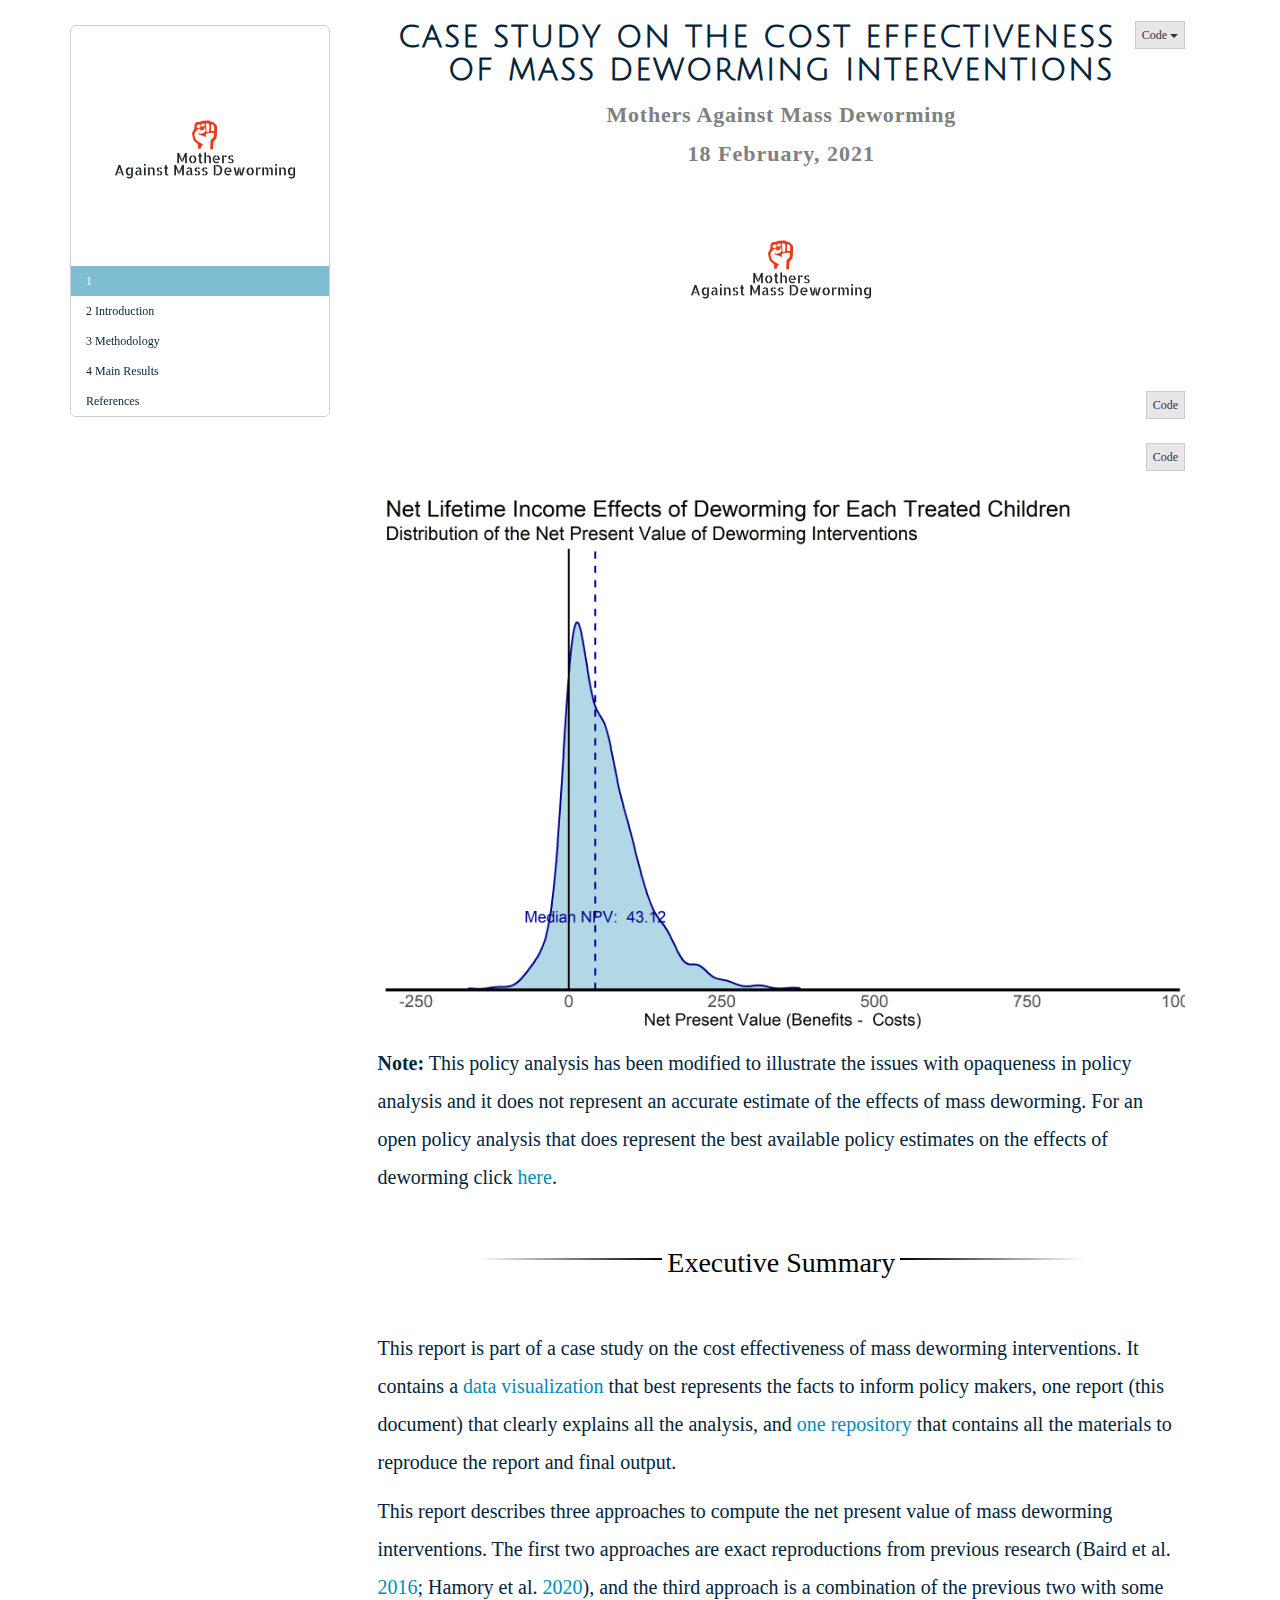
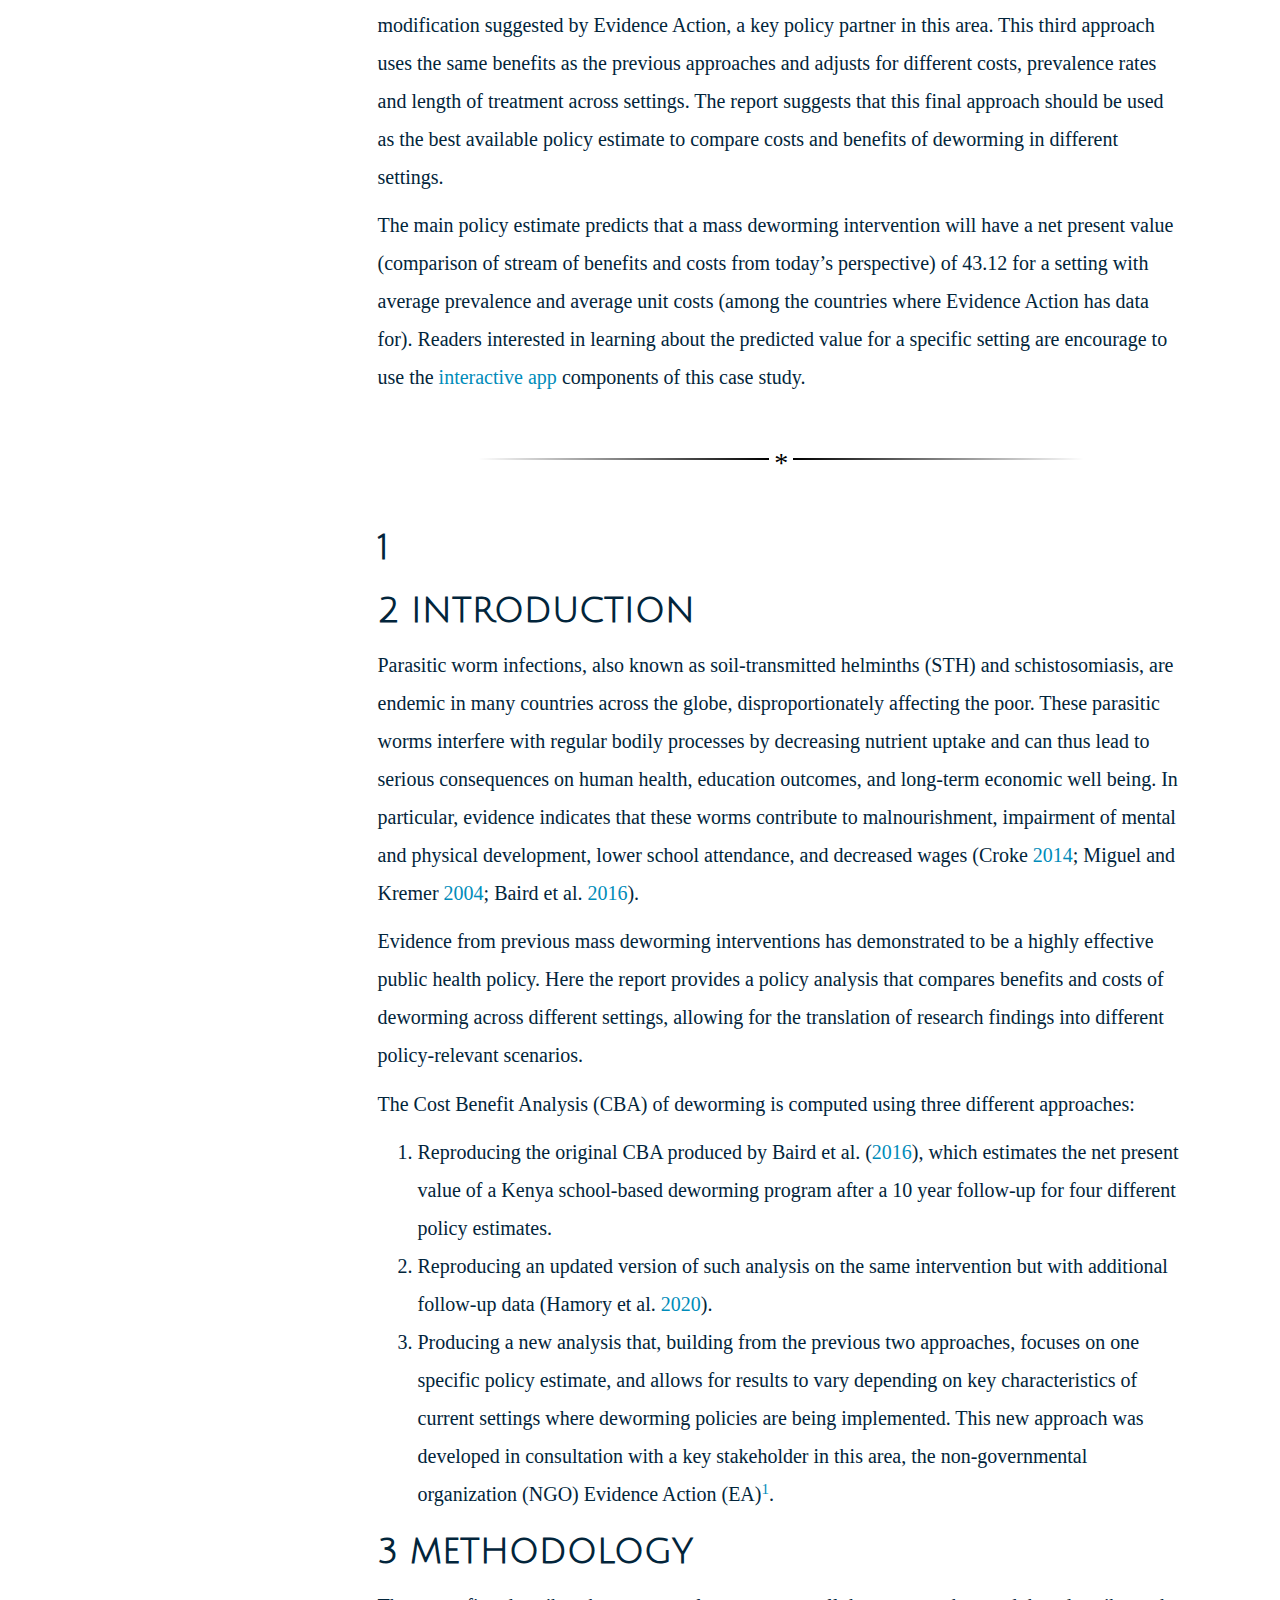
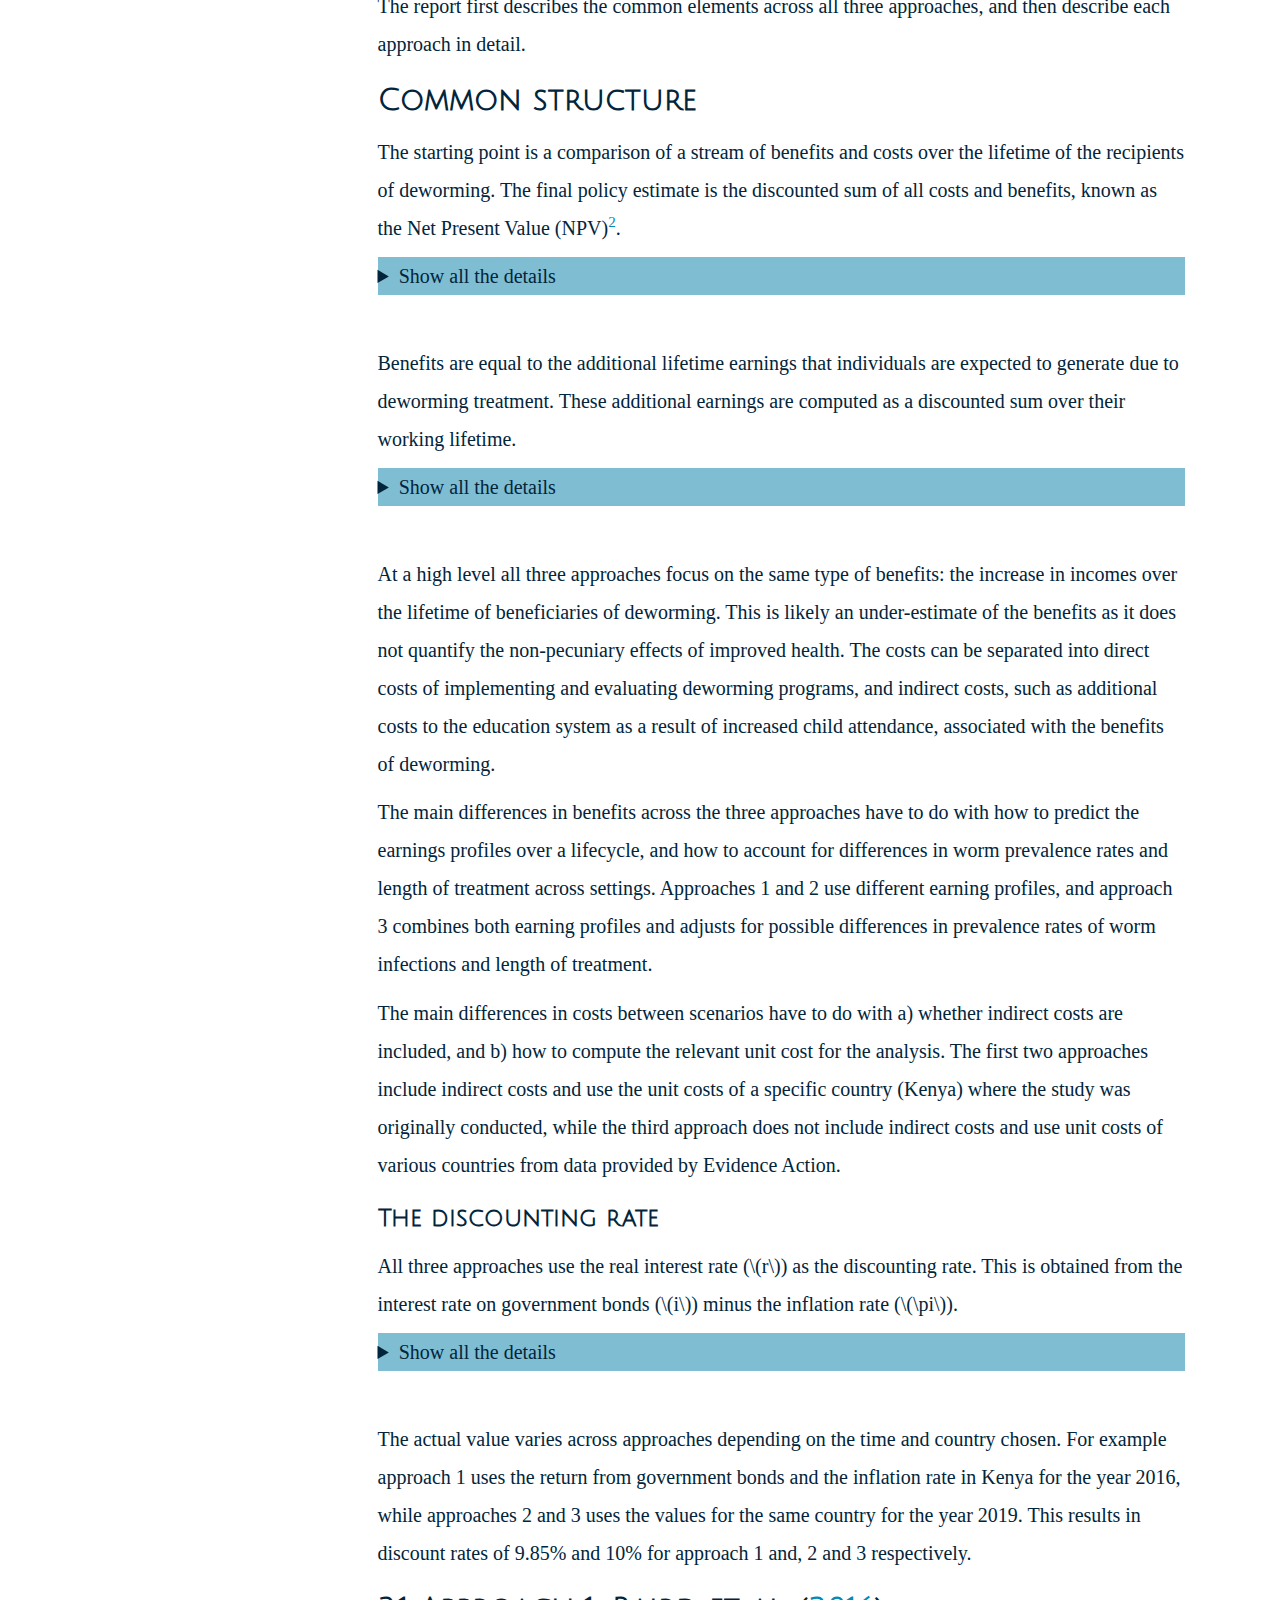
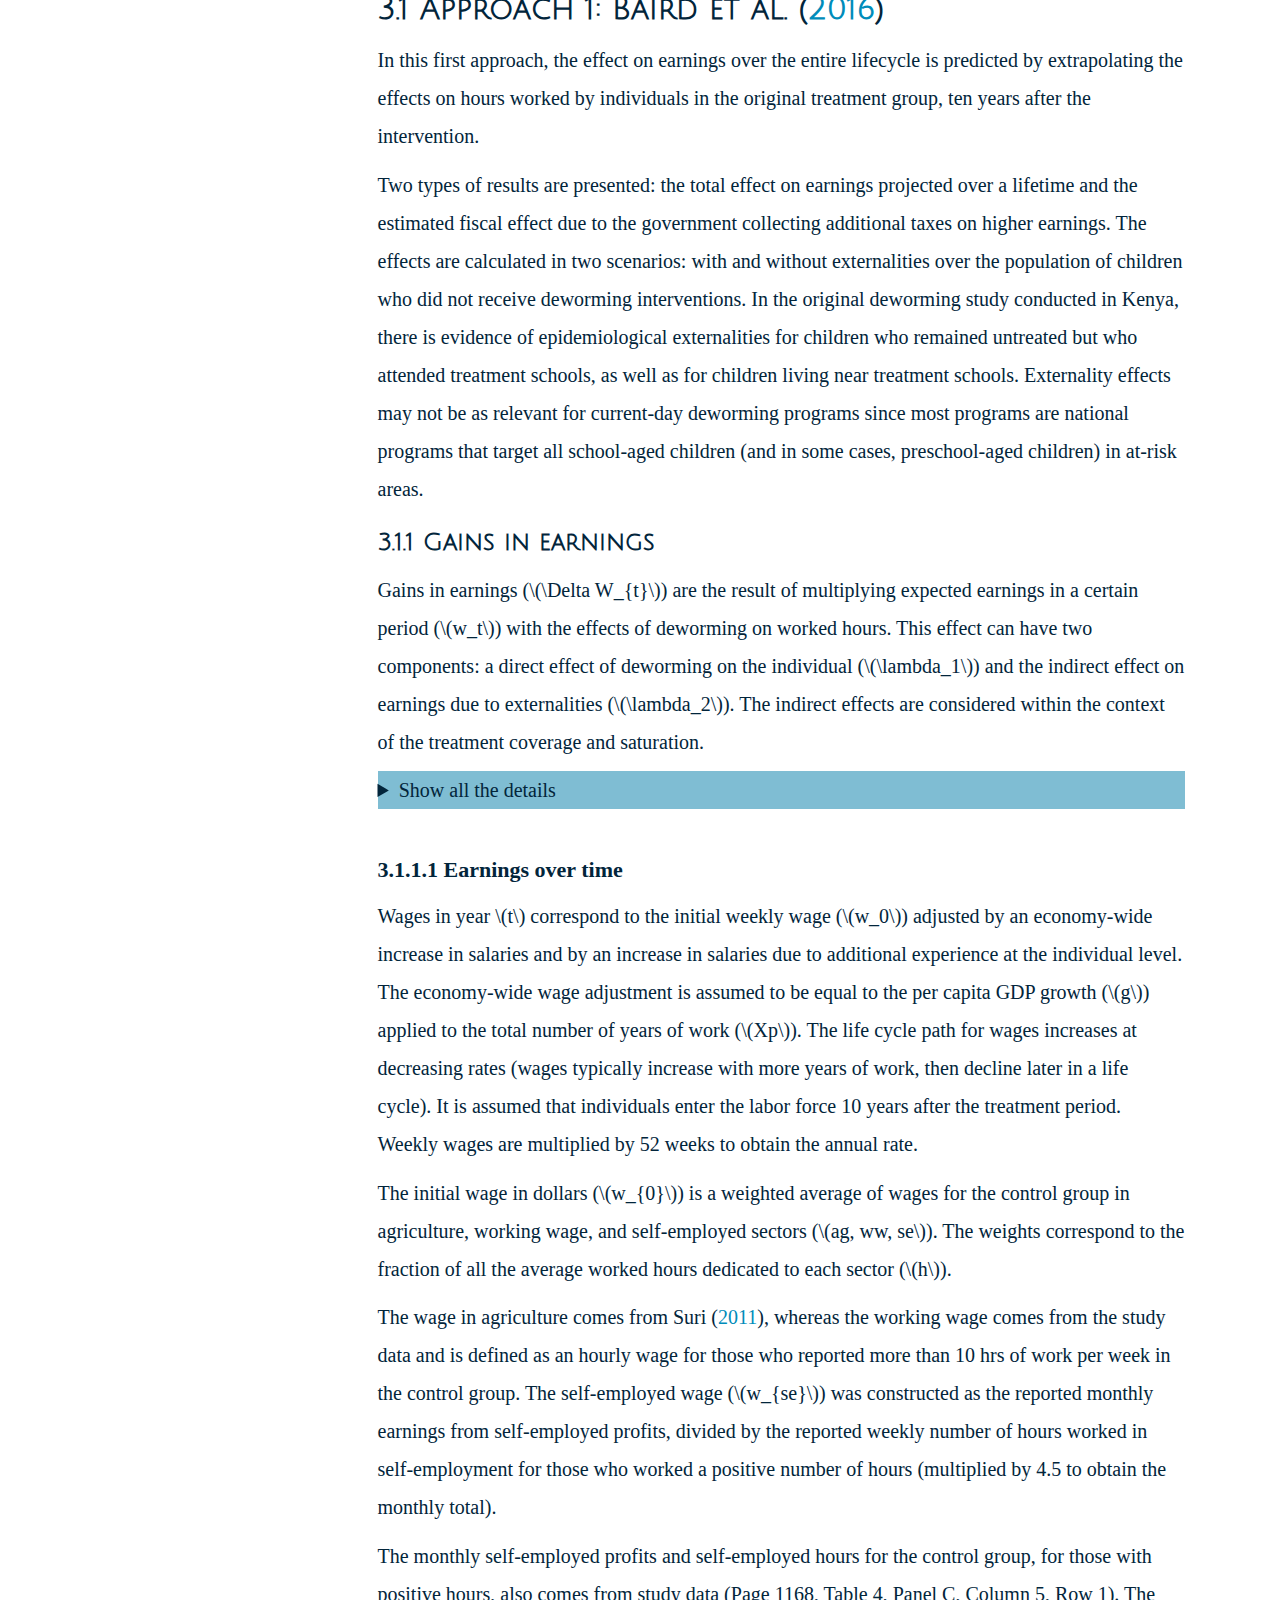
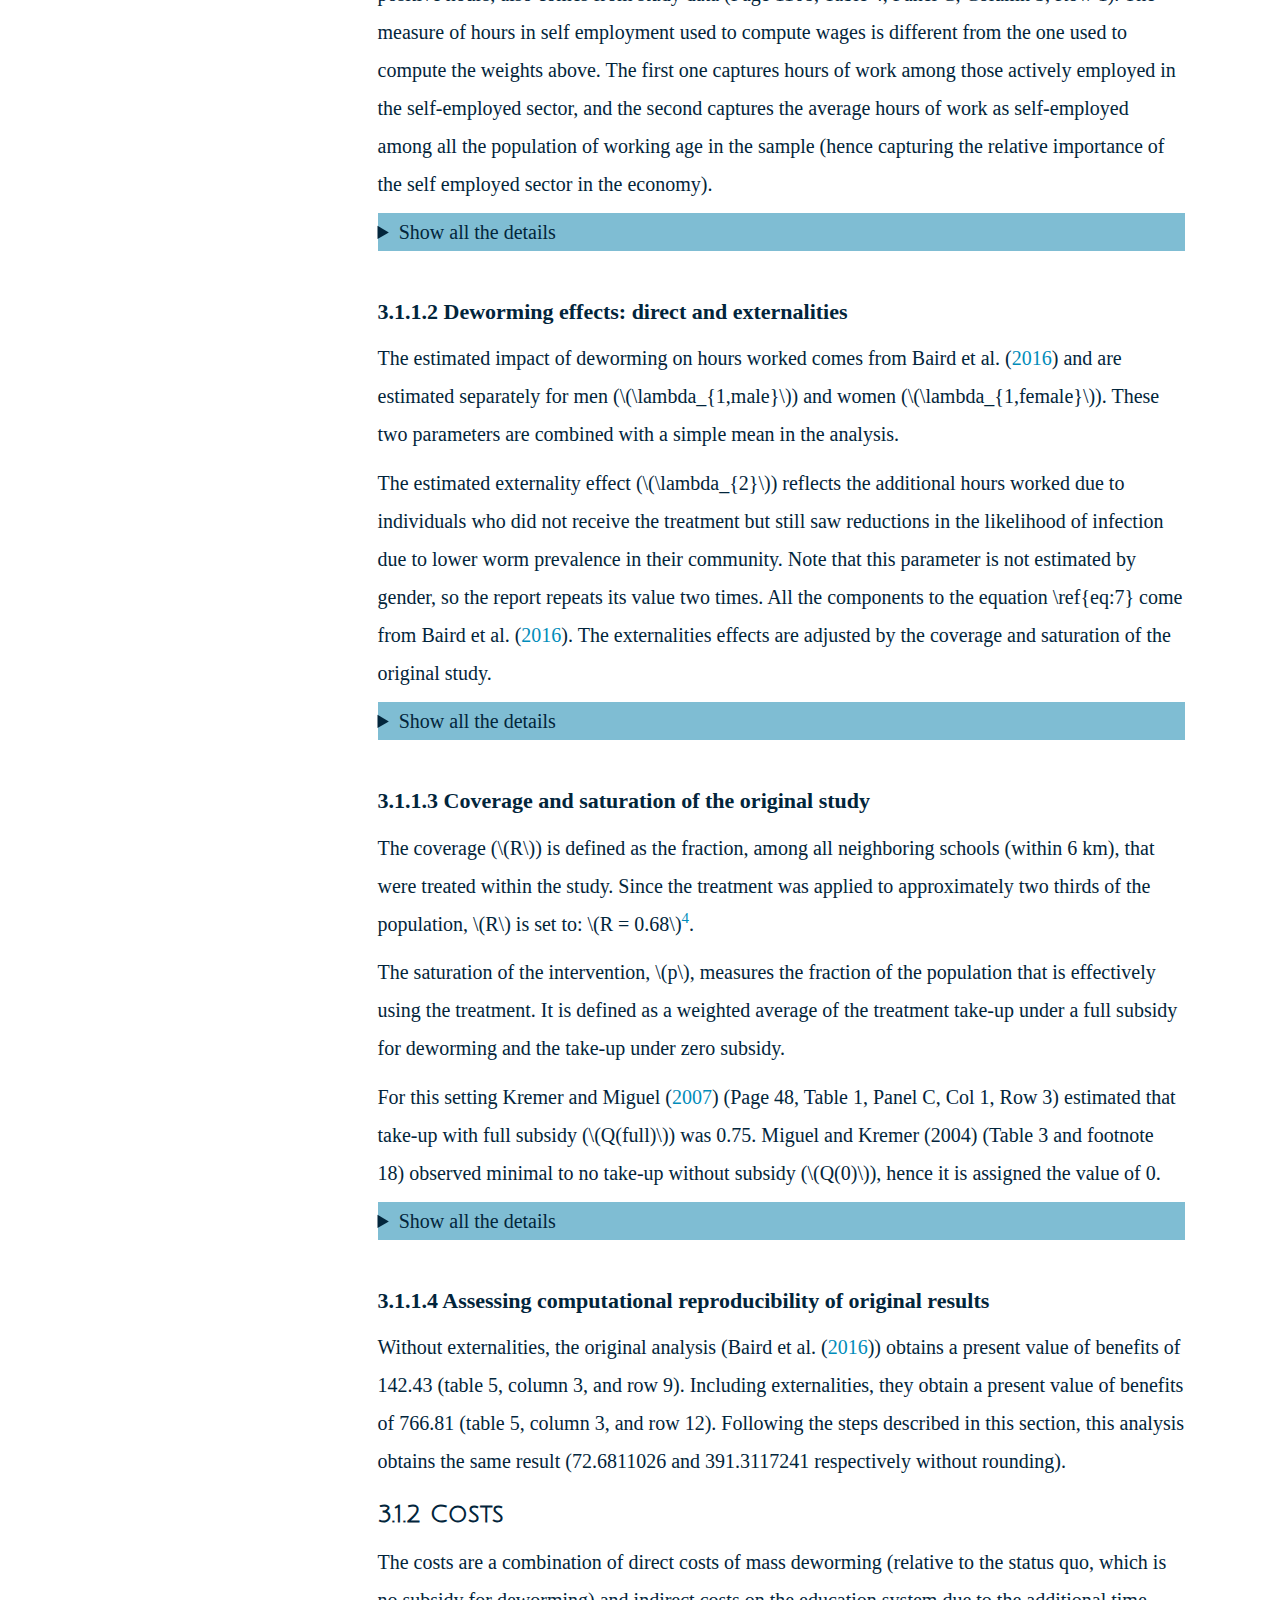
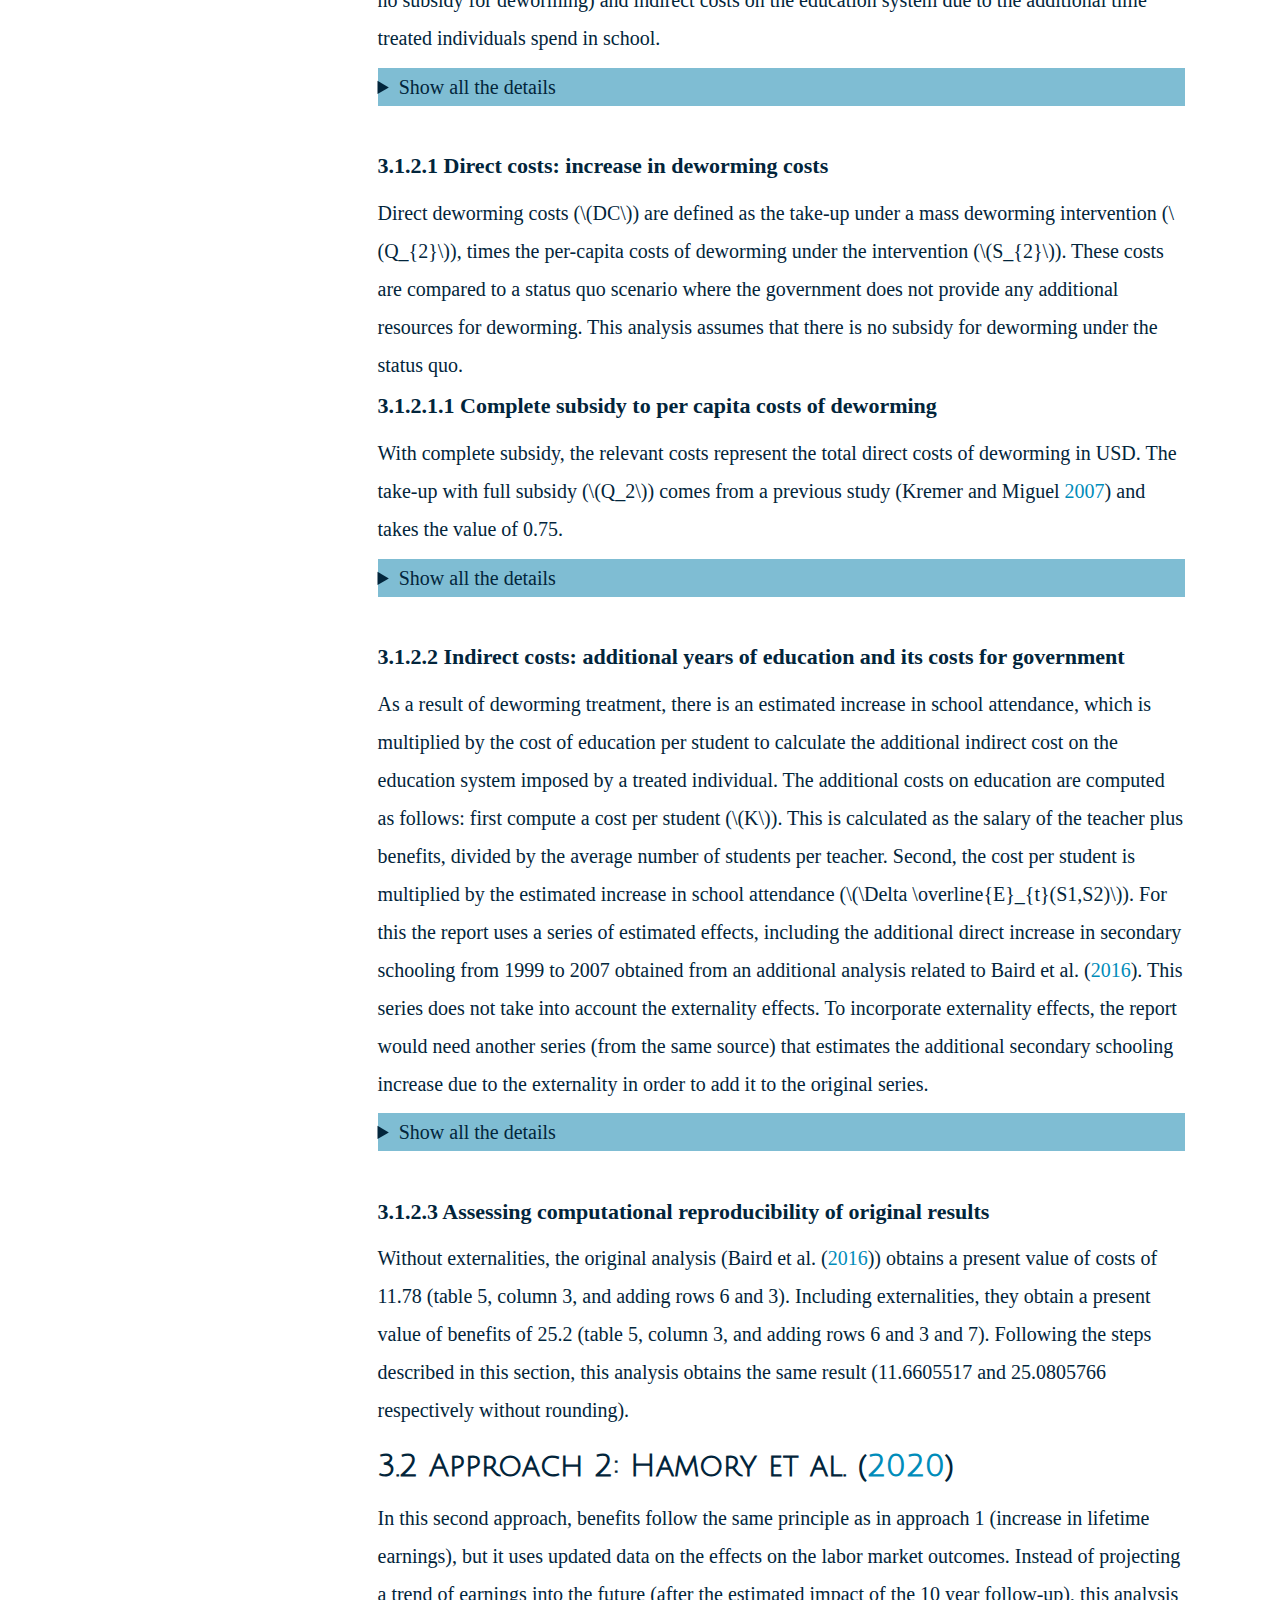
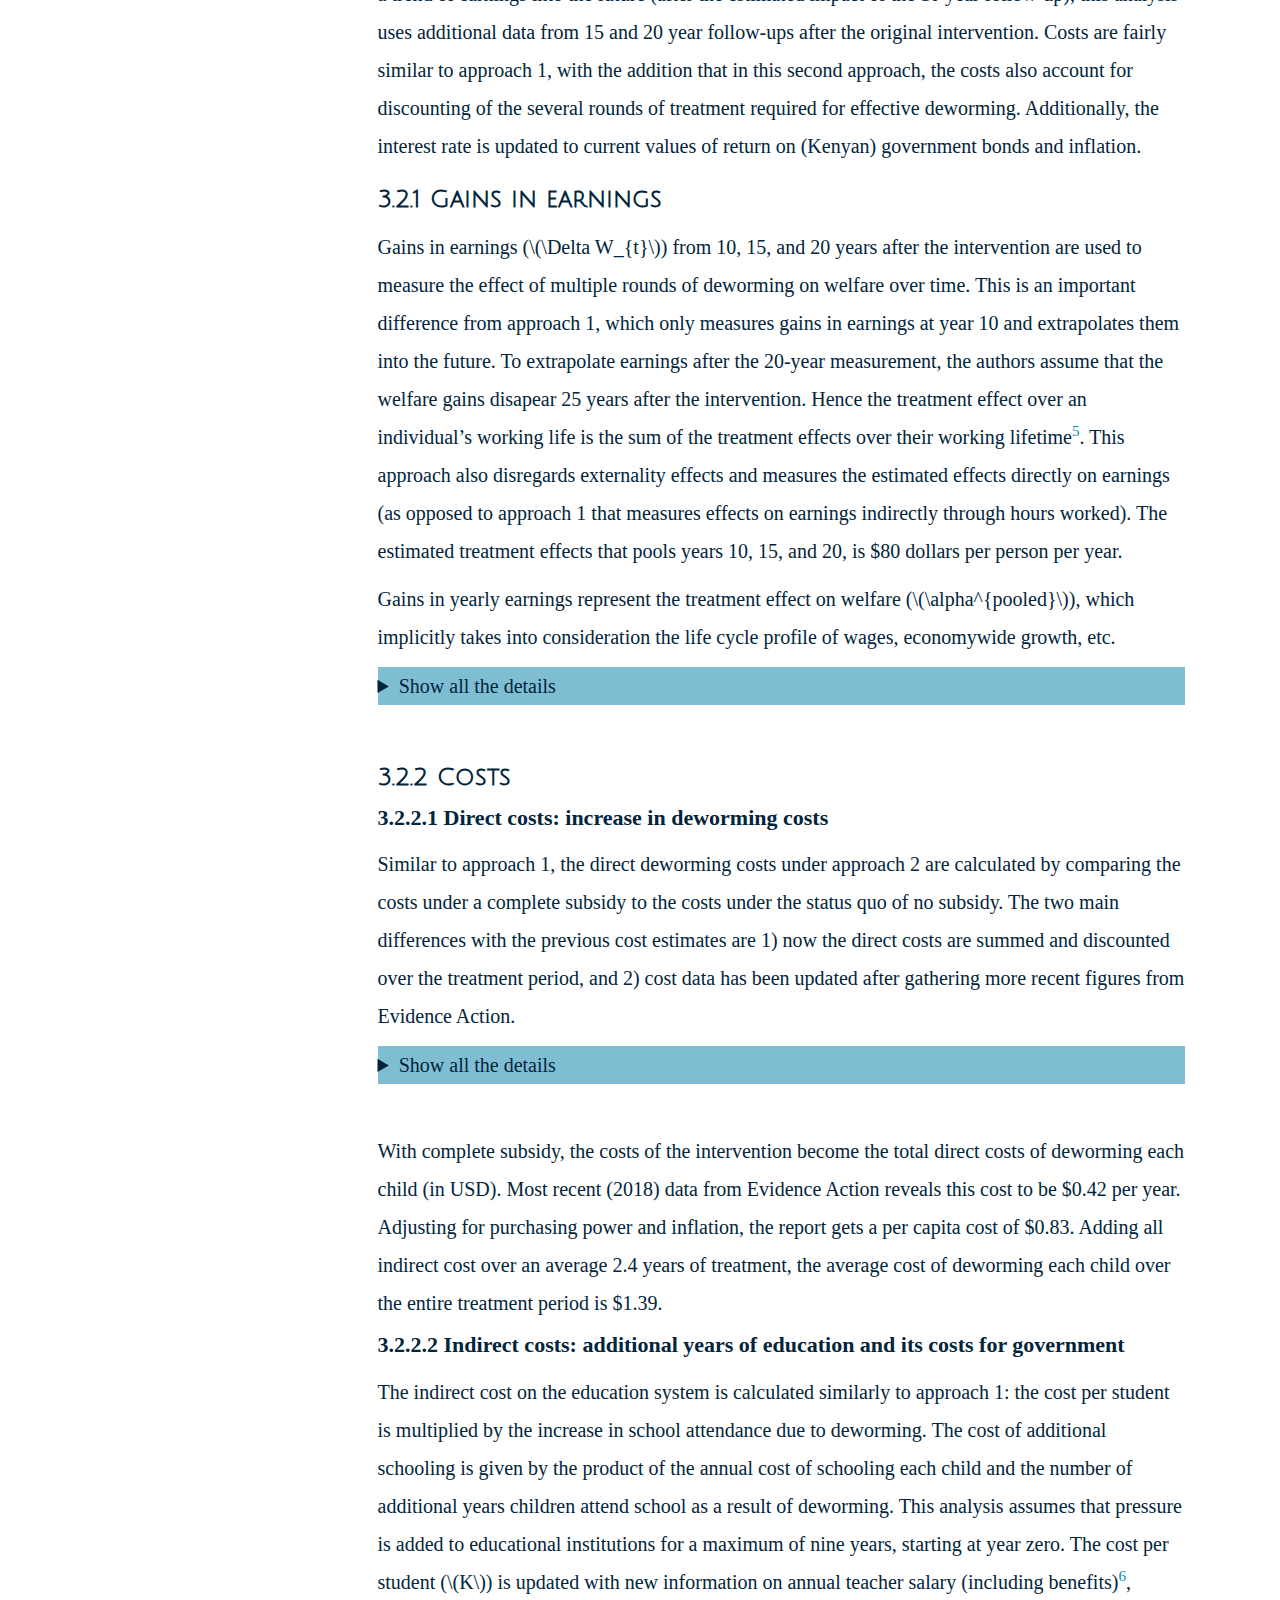
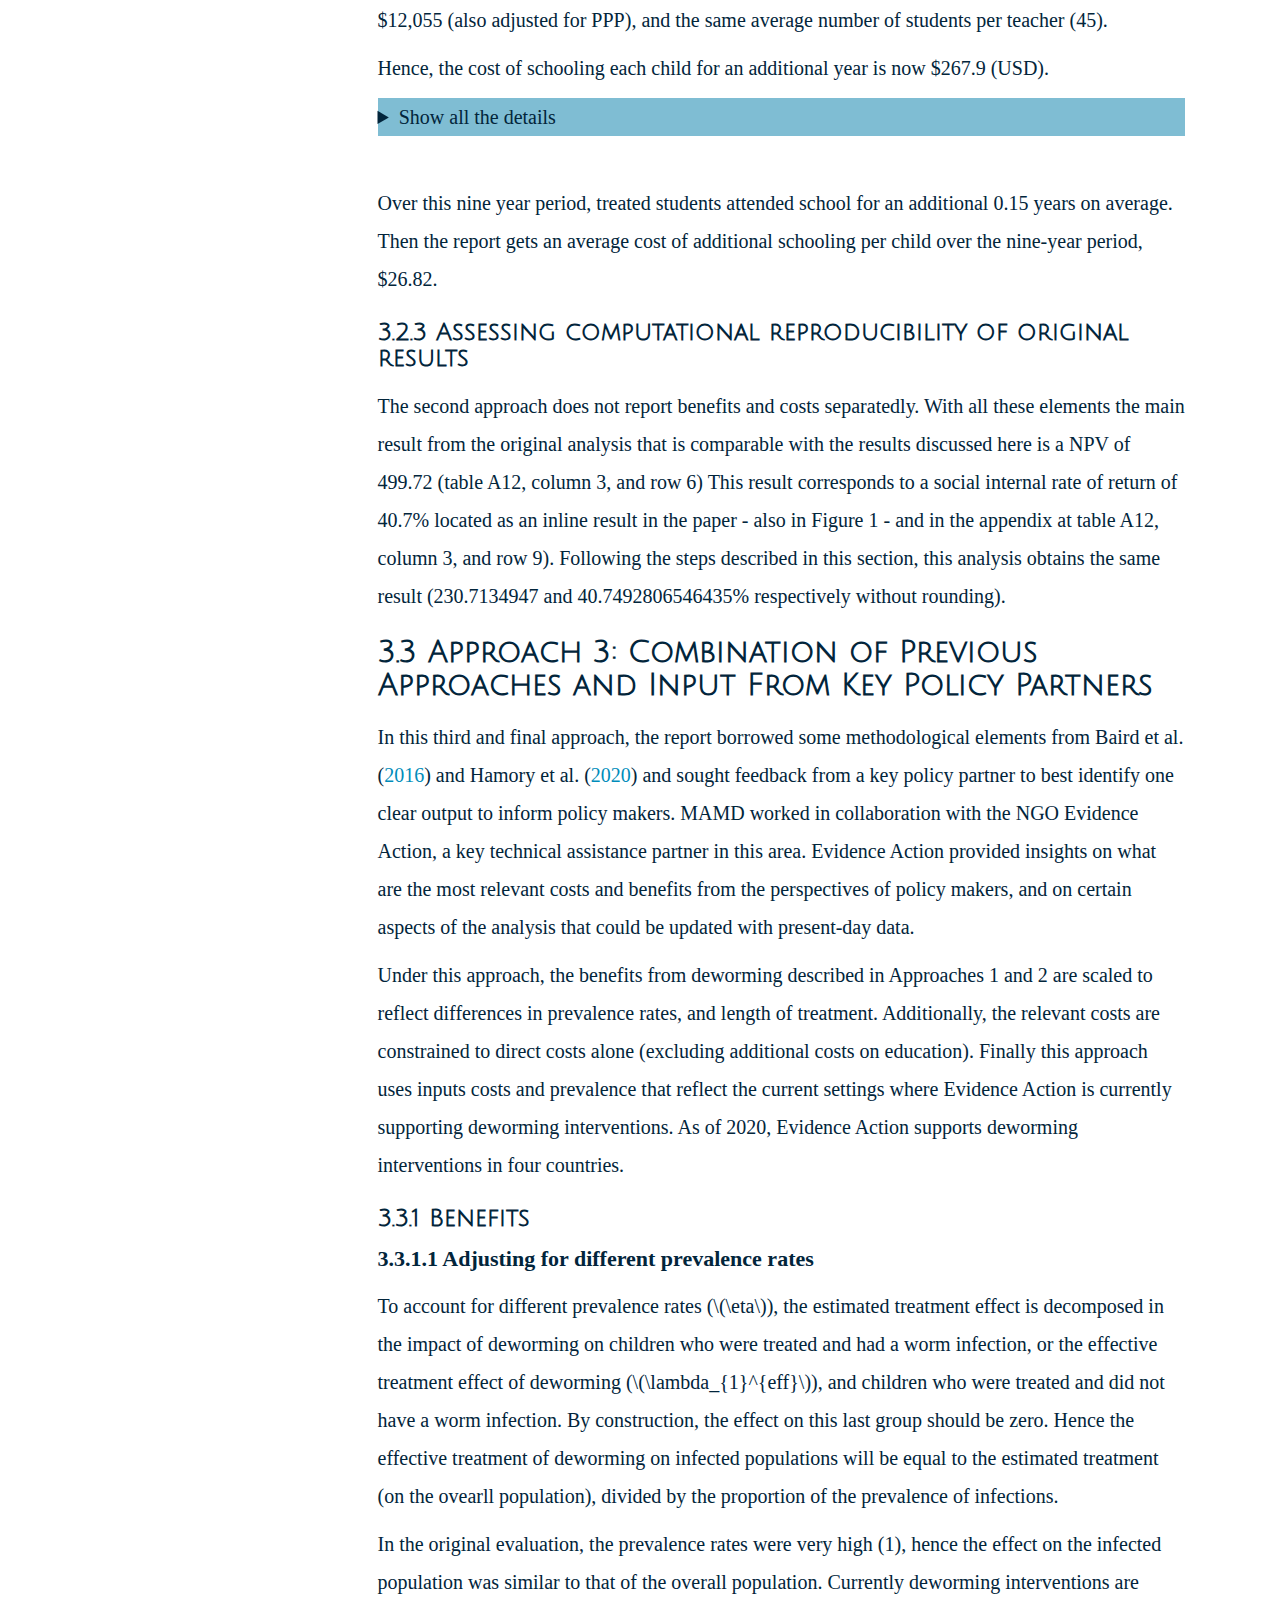
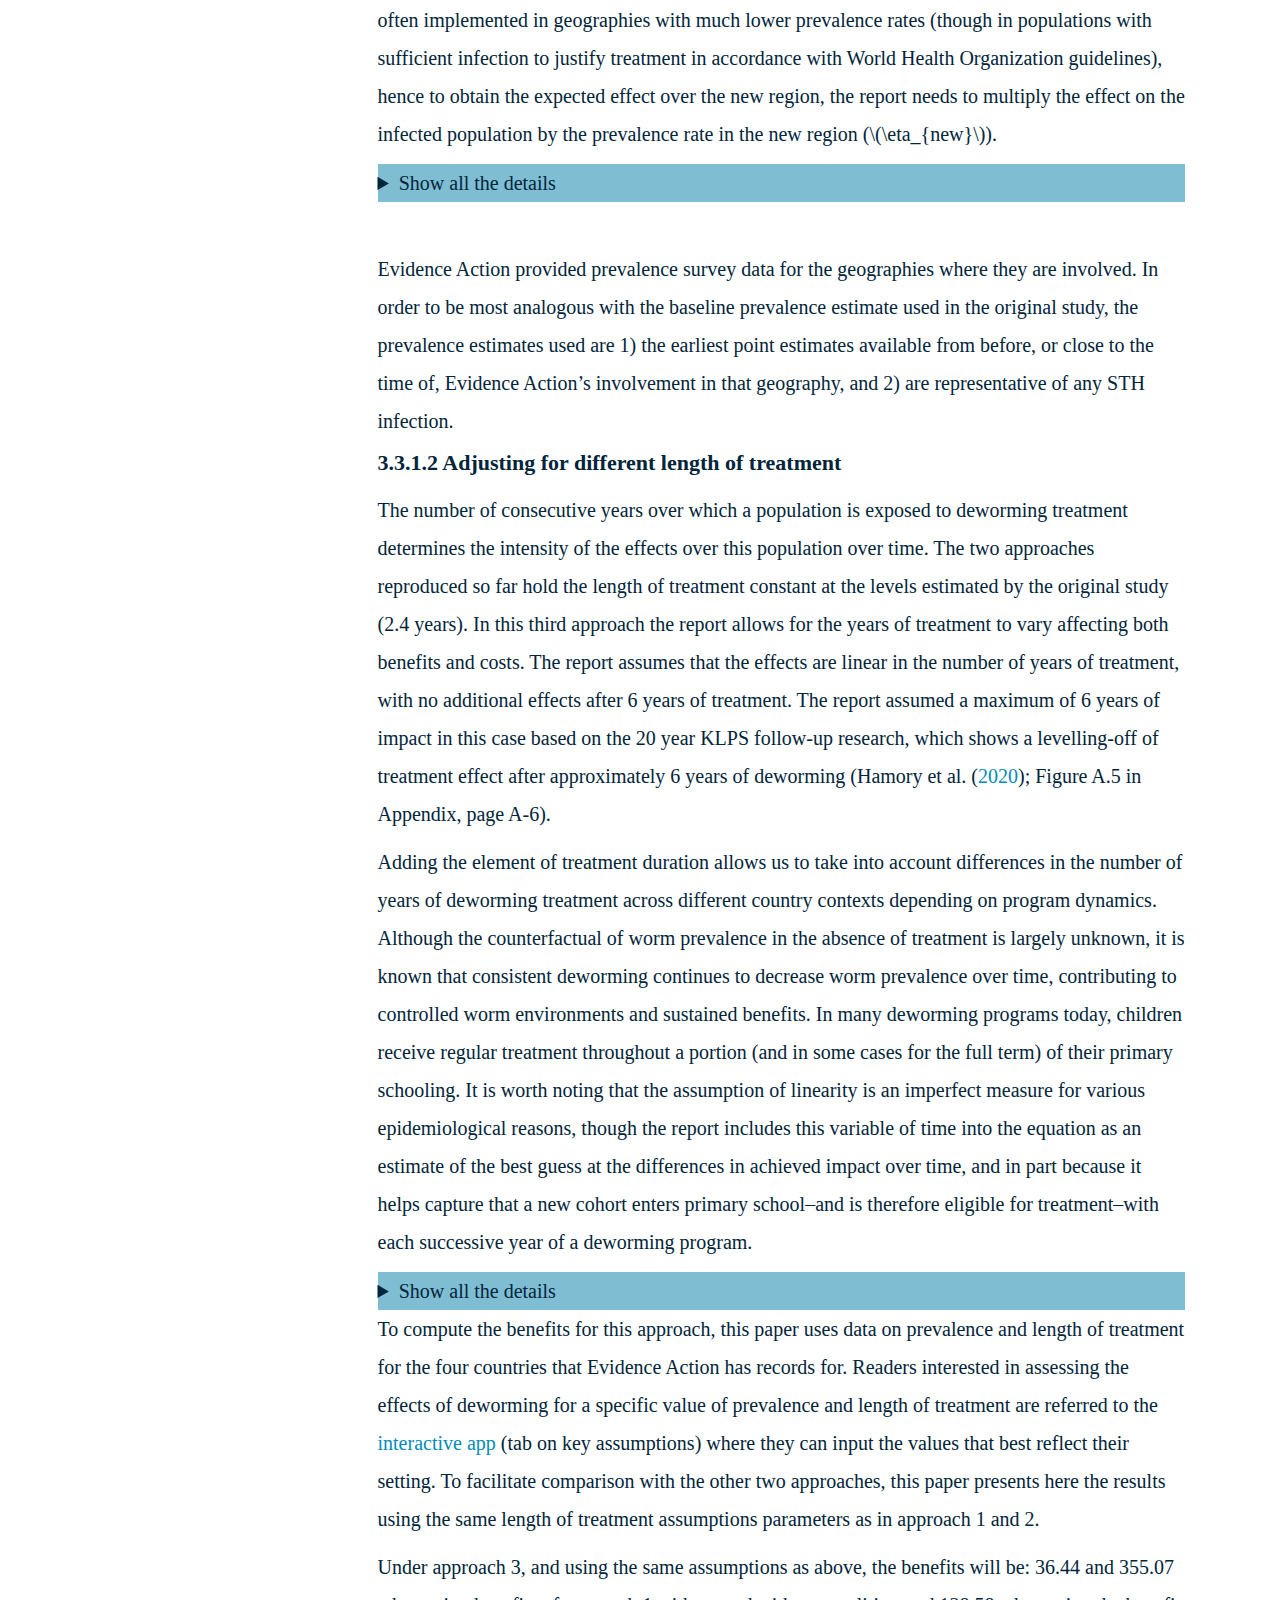
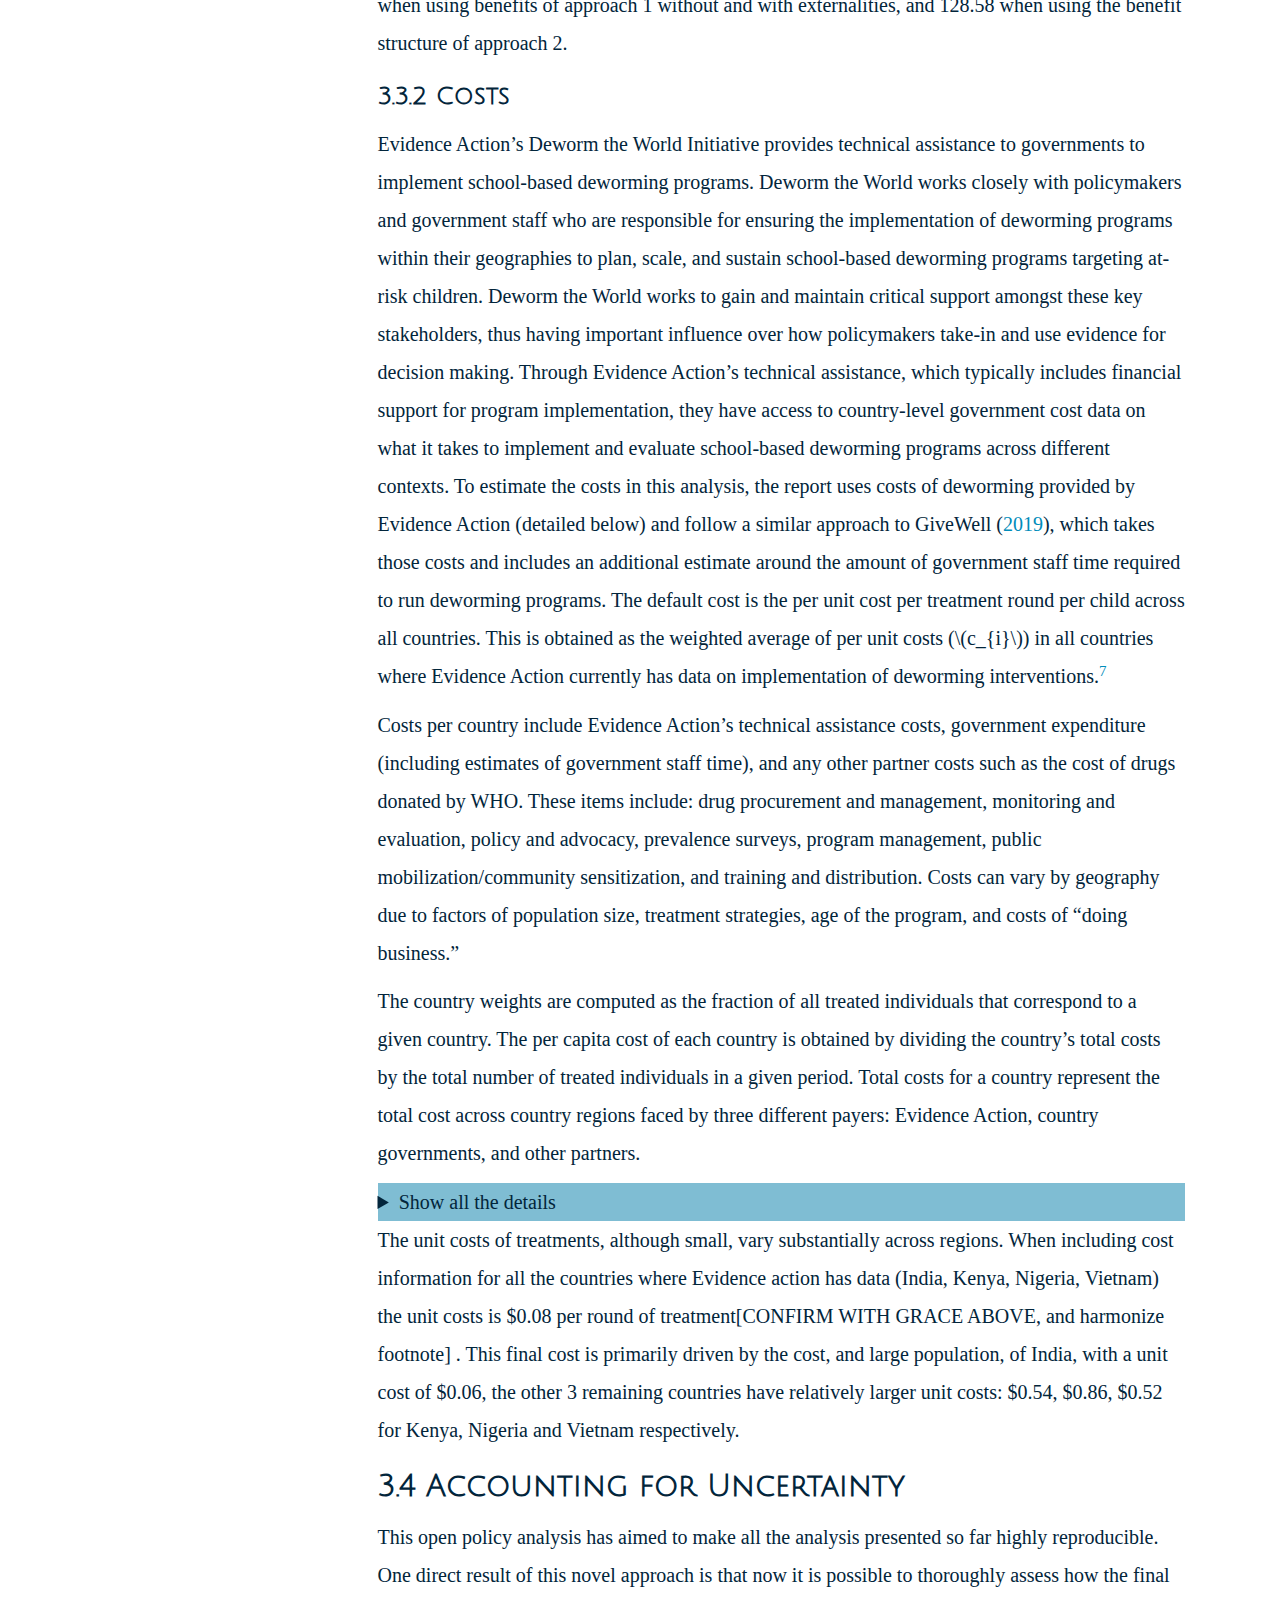
==== index.html @ 9b75cbf4 "Knitting new index files to match these changes" ====
<!DOCTYPE html>

<html>

<head>

<meta charset="utf-8" />
<meta name="generator" content="pandoc" />
<meta http-equiv="X-UA-Compatible" content="IE=EDGE" />




<title>01_final_opa.utf8</title>

<script>/*! jQuery v1.11.3 | (c) 2005, 2015 jQuery Foundation, Inc. | jquery.org/license */
!function(a,b){"object"==typeof module&&"object"==typeof module.exports?module.exports=a.document?b(a,!0):function(a){if(!a.document)throw new Error("jQuery requires a window with a document");return b(a)}:b(a)}("undefined"!=typeof window?window:this,function(a,b){var c=[],d=c.slice,e=c.concat,f=c.push,g=c.indexOf,h={},i=h.toString,j=h.hasOwnProperty,k={},l="1.11.3",m=function(a,b){return new m.fn.init(a,b)},n=/^[\s\uFEFF\xA0]+|[\s\uFEFF\xA0]+$/g,o=/^-ms-/,p=/-([\da-z])/gi,q=function(a,b){return b.toUpperCase()};m.fn=m.prototype={jquery:l,constructor:m,selector:"",length:0,toArray:function(){return d.call(this)},get:function(a){return null!=a?0>a?this[a+this.length]:this[a]:d.call(this)},pushStack:function(a){var b=m.merge(this.constructor(),a);return b.prevObject=this,b.context=this.context,b},each:function(a,b){return m.each(this,a,b)},map:function(a){return this.pushStack(m.map(this,function(b,c){return a.call(b,c,b)}))},slice:function(){return this.pushStack(d.apply(this,arguments))},first:function(){return this.eq(0)},last:function(){return this.eq(-1)},eq:function(a){var b=this.length,c=+a+(0>a?b:0);return this.pushStack(c>=0&&b>c?[this[c]]:[])},end:function(){return this.prevObject||this.constructor(null)},push:f,sort:c.sort,splice:c.splice},m.extend=m.fn.extend=function(){var a,b,c,d,e,f,g=arguments[0]||{},h=1,i=arguments.length,j=!1;for("boolean"==typeof g&&(j=g,g=arguments[h]||{},h++),"object"==typeof g||m.isFunction(g)||(g={}),h===i&&(g=this,h--);i>h;h++)if(null!=(e=arguments[h]))for(d in e)a=g[d],c=e[d],g!==c&&(j&&c&&(m.isPlainObject(c)||(b=m.isArray(c)))?(b?(b=!1,f=a&&m.isArray(a)?a:[]):f=a&&m.isPlainObject(a)?a:{},g[d]=m.extend(j,f,c)):void 0!==c&&(g[d]=c));return g},m.extend({expando:"jQuery"+(l+Math.random()).replace(/\D/g,""),isReady:!0,error:function(a){throw new Error(a)},noop:function(){},isFunction:function(a){return"function"===m.type(a)},isArray:Array.isArray||function(a){return"array"===m.type(a)},isWindow:function(a){return null!=a&&a==a.window},isNumeric:function(a){return!m.isArray(a)&&a-parseFloat(a)+1>=0},isEmptyObject:function(a){var b;for(b in a)return!1;return!0},isPlainObject:function(a){var b;if(!a||"object"!==m.type(a)||a.nodeType||m.isWindow(a))return!1;try{if(a.constructor&&!j.call(a,"constructor")&&!j.call(a.constructor.prototype,"isPrototypeOf"))return!1}catch(c){return!1}if(k.ownLast)for(b in a)return j.call(a,b);for(b in a);return void 0===b||j.call(a,b)},type:function(a){return null==a?a+"":"object"==typeof a||"function"==typeof a?h[i.call(a)]||"object":typeof a},globalEval:function(b){b&&m.trim(b)&&(a.execScript||function(b){a.eval.call(a,b)})(b)},camelCase:function(a){return a.replace(o,"ms-").replace(p,q)},nodeName:function(a,b){return a.nodeName&&a.nodeName.toLowerCase()===b.toLowerCase()},each:function(a,b,c){var d,e=0,f=a.length,g=r(a);if(c){if(g){for(;f>e;e++)if(d=b.apply(a[e],c),d===!1)break}else for(e in a)if(d=b.apply(a[e],c),d===!1)break}else if(g){for(;f>e;e++)if(d=b.call(a[e],e,a[e]),d===!1)break}else for(e in a)if(d=b.call(a[e],e,a[e]),d===!1)break;return a},trim:function(a){return null==a?"":(a+"").replace(n,"")},makeArray:function(a,b){var c=b||[];return null!=a&&(r(Object(a))?m.merge(c,"string"==typeof a?[a]:a):f.call(c,a)),c},inArray:function(a,b,c){var d;if(b){if(g)return g.call(b,a,c);for(d=b.length,c=c?0>c?Math.max(0,d+c):c:0;d>c;c++)if(c in b&&b[c]===a)return c}return-1},merge:function(a,b){var c=+b.length,d=0,e=a.length;while(c>d)a[e++]=b[d++];if(c!==c)while(void 0!==b[d])a[e++]=b[d++];return a.length=e,a},grep:function(a,b,c){for(var d,e=[],f=0,g=a.length,h=!c;g>f;f++)d=!b(a[f],f),d!==h&&e.push(a[f]);return e},map:function(a,b,c){var d,f=0,g=a.length,h=r(a),i=[];if(h)for(;g>f;f++)d=b(a[f],f,c),null!=d&&i.push(d);else for(f in a)d=b(a[f],f,c),null!=d&&i.push(d);return e.apply([],i)},guid:1,proxy:function(a,b){var c,e,f;return"string"==typeof b&&(f=a[b],b=a,a=f),m.isFunction(a)?(c=d.call(arguments,2),e=function(){return a.apply(b||this,c.concat(d.call(arguments)))},e.guid=a.guid=a.guid||m.guid++,e):void 0},now:function(){return+new Date},support:k}),m.each("Boolean Number String Function Array Date RegExp Object Error".split(" "),function(a,b){h["[object "+b+"]"]=b.toLowerCase()});function r(a){var b="length"in a&&a.length,c=m.type(a);return"function"===c||m.isWindow(a)?!1:1===a.nodeType&&b?!0:"array"===c||0===b||"number"==typeof b&&b>0&&b-1 in a}var s=function(a){var b,c,d,e,f,g,h,i,j,k,l,m,n,o,p,q,r,s,t,u="sizzle"+1*new Date,v=a.document,w=0,x=0,y=ha(),z=ha(),A=ha(),B=function(a,b){return a===b&&(l=!0),0},C=1<<31,D={}.hasOwnProperty,E=[],F=E.pop,G=E.push,H=E.push,I=E.slice,J=function(a,b){for(var c=0,d=a.length;d>c;c++)if(a[c]===b)return c;return-1},K="checked|selected|async|autofocus|autoplay|controls|defer|disabled|hidden|ismap|loop|multiple|open|readonly|required|scoped",L="[\\x20\\t\\r\\n\\f]",M="(?:\\\\.|[\\w-]|[^\\x00-\\xa0])+",N=M.replace("w","w#"),O="\\["+L+"*("+M+")(?:"+L+"*([*^$|!~]?=)"+L+"*(?:'((?:\\\\.|[^\\\\'])*)'|\"((?:\\\\.|[^\\\\\"])*)\"|("+N+"))|)"+L+"*\\]",P=":("+M+")(?:\\((('((?:\\\\.|[^\\\\'])*)'|\"((?:\\\\.|[^\\\\\"])*)\")|((?:\\\\.|[^\\\\()[\\]]|"+O+")*)|.*)\\)|)",Q=new RegExp(L+"+","g"),R=new RegExp("^"+L+"+|((?:^|[^\\\\])(?:\\\\.)*)"+L+"+$","g"),S=new RegExp("^"+L+"*,"+L+"*"),T=new RegExp("^"+L+"*([>+~]|"+L+")"+L+"*"),U=new RegExp("="+L+"*([^\\]'\"]*?)"+L+"*\\]","g"),V=new RegExp(P),W=new RegExp("^"+N+"$"),X={ID:new RegExp("^#("+M+")"),CLASS:new RegExp("^\\.("+M+")"),TAG:new RegExp("^("+M.replace("w","w*")+")"),ATTR:new RegExp("^"+O),PSEUDO:new RegExp("^"+P),CHILD:new RegExp("^:(only|first|last|nth|nth-last)-(child|of-type)(?:\\("+L+"*(even|odd|(([+-]|)(\\d*)n|)"+L+"*(?:([+-]|)"+L+"*(\\d+)|))"+L+"*\\)|)","i"),bool:new RegExp("^(?:"+K+")$","i"),needsContext:new RegExp("^"+L+"*[>+~]|:(even|odd|eq|gt|lt|nth|first|last)(?:\\("+L+"*((?:-\\d)?\\d*)"+L+"*\\)|)(?=[^-]|$)","i")},Y=/^(?:input|select|textarea|button)$/i,Z=/^h\d$/i,$=/^[^{]+\{\s*\[native \w/,_=/^(?:#([\w-]+)|(\w+)|\.([\w-]+))$/,aa=/[+~]/,ba=/'|\\/g,ca=new RegExp("\\\\([\\da-f]{1,6}"+L+"?|("+L+")|.)","ig"),da=function(a,b,c){var d="0x"+b-65536;return d!==d||c?b:0>d?String.fromCharCode(d+65536):String.fromCharCode(d>>10|55296,1023&d|56320)},ea=function(){m()};try{H.apply(E=I.call(v.childNodes),v.childNodes),E[v.childNodes.length].nodeType}catch(fa){H={apply:E.length?function(a,b){G.apply(a,I.call(b))}:function(a,b){var c=a.length,d=0;while(a[c++]=b[d++]);a.length=c-1}}}function ga(a,b,d,e){var f,h,j,k,l,o,r,s,w,x;if((b?b.ownerDocument||b:v)!==n&&m(b),b=b||n,d=d||[],k=b.nodeType,"string"!=typeof a||!a||1!==k&&9!==k&&11!==k)return d;if(!e&&p){if(11!==k&&(f=_.exec(a)))if(j=f[1]){if(9===k){if(h=b.getElementById(j),!h||!h.parentNode)return d;if(h.id===j)return d.push(h),d}else if(b.ownerDocument&&(h=b.ownerDocument.getElementById(j))&&t(b,h)&&h.id===j)return d.push(h),d}else{if(f[2])return H.apply(d,b.getElementsByTagName(a)),d;if((j=f[3])&&c.getElementsByClassName)return H.apply(d,b.getElementsByClassName(j)),d}if(c.qsa&&(!q||!q.test(a))){if(s=r=u,w=b,x=1!==k&&a,1===k&&"object"!==b.nodeName.toLowerCase()){o=g(a),(r=b.getAttribute("id"))?s=r.replace(ba,"\\$&"):b.setAttribute("id",s),s="[id='"+s+"'] ",l=o.length;while(l--)o[l]=s+ra(o[l]);w=aa.test(a)&&pa(b.parentNode)||b,x=o.join(",")}if(x)try{return H.apply(d,w.querySelectorAll(x)),d}catch(y){}finally{r||b.removeAttribute("id")}}}return i(a.replace(R,"$1"),b,d,e)}function ha(){var a=[];function b(c,e){return a.push(c+" ")>d.cacheLength&&delete b[a.shift()],b[c+" "]=e}return b}function ia(a){return a[u]=!0,a}function ja(a){var b=n.createElement("div");try{return!!a(b)}catch(c){return!1}finally{b.parentNode&&b.parentNode.removeChild(b),b=null}}function ka(a,b){var c=a.split("|"),e=a.length;while(e--)d.attrHandle[c[e]]=b}function la(a,b){var c=b&&a,d=c&&1===a.nodeType&&1===b.nodeType&&(~b.sourceIndex||C)-(~a.sourceIndex||C);if(d)return d;if(c)while(c=c.nextSibling)if(c===b)return-1;return a?1:-1}function ma(a){return function(b){var c=b.nodeName.toLowerCase();return"input"===c&&b.type===a}}function na(a){return function(b){var c=b.nodeName.toLowerCase();return("input"===c||"button"===c)&&b.type===a}}function oa(a){return ia(function(b){return b=+b,ia(function(c,d){var e,f=a([],c.length,b),g=f.length;while(g--)c[e=f[g]]&&(c[e]=!(d[e]=c[e]))})})}function pa(a){return a&&"undefined"!=typeof a.getElementsByTagName&&a}c=ga.support={},f=ga.isXML=function(a){var b=a&&(a.ownerDocument||a).documentElement;return b?"HTML"!==b.nodeName:!1},m=ga.setDocument=function(a){var b,e,g=a?a.ownerDocument||a:v;return g!==n&&9===g.nodeType&&g.documentElement?(n=g,o=g.documentElement,e=g.defaultView,e&&e!==e.top&&(e.addEventListener?e.addEventListener("unload",ea,!1):e.attachEvent&&e.attachEvent("onunload",ea)),p=!f(g),c.attributes=ja(function(a){return a.className="i",!a.getAttribute("className")}),c.getElementsByTagName=ja(function(a){return a.appendChild(g.createComment("")),!a.getElementsByTagName("*").length}),c.getElementsByClassName=$.test(g.getElementsByClassName),c.getById=ja(function(a){return o.appendChild(a).id=u,!g.getElementsByName||!g.getElementsByName(u).length}),c.getById?(d.find.ID=function(a,b){if("undefined"!=typeof b.getElementById&&p){var c=b.getElementById(a);return c&&c.parentNode?[c]:[]}},d.filter.ID=function(a){var b=a.replace(ca,da);return function(a){return a.getAttribute("id")===b}}):(delete d.find.ID,d.filter.ID=function(a){var b=a.replace(ca,da);return function(a){var c="undefined"!=typeof a.getAttributeNode&&a.getAttributeNode("id");return c&&c.value===b}}),d.find.TAG=c.getElementsByTagName?function(a,b){return"undefined"!=typeof b.getElementsByTagName?b.getElementsByTagName(a):c.qsa?b.querySelectorAll(a):void 0}:function(a,b){var c,d=[],e=0,f=b.getElementsByTagName(a);if("*"===a){while(c=f[e++])1===c.nodeType&&d.push(c);return d}return f},d.find.CLASS=c.getElementsByClassName&&function(a,b){return p?b.getElementsByClassName(a):void 0},r=[],q=[],(c.qsa=$.test(g.querySelectorAll))&&(ja(function(a){o.appendChild(a).innerHTML="<a id='"+u+"'></a><select id='"+u+"-\f]' msallowcapture=''><option selected=''></option></select>",a.querySelectorAll("[msallowcapture^='']").length&&q.push("[*^$]="+L+"*(?:''|\"\")"),a.querySelectorAll("[selected]").length||q.push("\\["+L+"*(?:value|"+K+")"),a.querySelectorAll("[id~="+u+"-]").length||q.push("~="),a.querySelectorAll(":checked").length||q.push(":checked"),a.querySelectorAll("a#"+u+"+*").length||q.push(".#.+[+~]")}),ja(function(a){var b=g.createElement("input");b.setAttribute("type","hidden"),a.appendChild(b).setAttribute("name","D"),a.querySelectorAll("[name=d]").length&&q.push("name"+L+"*[*^$|!~]?="),a.querySelectorAll(":enabled").length||q.push(":enabled",":disabled"),a.querySelectorAll("*,:x"),q.push(",.*:")})),(c.matchesSelector=$.test(s=o.matches||o.webkitMatchesSelector||o.mozMatchesSelector||o.oMatchesSelector||o.msMatchesSelector))&&ja(function(a){c.disconnectedMatch=s.call(a,"div"),s.call(a,"[s!='']:x"),r.push("!=",P)}),q=q.length&&new RegExp(q.join("|")),r=r.length&&new RegExp(r.join("|")),b=$.test(o.compareDocumentPosition),t=b||$.test(o.contains)?function(a,b){var c=9===a.nodeType?a.documentElement:a,d=b&&b.parentNode;return a===d||!(!d||1!==d.nodeType||!(c.contains?c.contains(d):a.compareDocumentPosition&&16&a.compareDocumentPosition(d)))}:function(a,b){if(b)while(b=b.parentNode)if(b===a)return!0;return!1},B=b?function(a,b){if(a===b)return l=!0,0;var d=!a.compareDocumentPosition-!b.compareDocumentPosition;return d?d:(d=(a.ownerDocument||a)===(b.ownerDocument||b)?a.compareDocumentPosition(b):1,1&d||!c.sortDetached&&b.compareDocumentPosition(a)===d?a===g||a.ownerDocument===v&&t(v,a)?-1:b===g||b.ownerDocument===v&&t(v,b)?1:k?J(k,a)-J(k,b):0:4&d?-1:1)}:function(a,b){if(a===b)return l=!0,0;var c,d=0,e=a.parentNode,f=b.parentNode,h=[a],i=[b];if(!e||!f)return a===g?-1:b===g?1:e?-1:f?1:k?J(k,a)-J(k,b):0;if(e===f)return la(a,b);c=a;while(c=c.parentNode)h.unshift(c);c=b;while(c=c.parentNode)i.unshift(c);while(h[d]===i[d])d++;return d?la(h[d],i[d]):h[d]===v?-1:i[d]===v?1:0},g):n},ga.matches=function(a,b){return ga(a,null,null,b)},ga.matchesSelector=function(a,b){if((a.ownerDocument||a)!==n&&m(a),b=b.replace(U,"='$1']"),!(!c.matchesSelector||!p||r&&r.test(b)||q&&q.test(b)))try{var d=s.call(a,b);if(d||c.disconnectedMatch||a.document&&11!==a.document.nodeType)return d}catch(e){}return ga(b,n,null,[a]).length>0},ga.contains=function(a,b){return(a.ownerDocument||a)!==n&&m(a),t(a,b)},ga.attr=function(a,b){(a.ownerDocument||a)!==n&&m(a);var e=d.attrHandle[b.toLowerCase()],f=e&&D.call(d.attrHandle,b.toLowerCase())?e(a,b,!p):void 0;return void 0!==f?f:c.attributes||!p?a.getAttribute(b):(f=a.getAttributeNode(b))&&f.specified?f.value:null},ga.error=function(a){throw new Error("Syntax error, unrecognized expression: "+a)},ga.uniqueSort=function(a){var b,d=[],e=0,f=0;if(l=!c.detectDuplicates,k=!c.sortStable&&a.slice(0),a.sort(B),l){while(b=a[f++])b===a[f]&&(e=d.push(f));while(e--)a.splice(d[e],1)}return k=null,a},e=ga.getText=function(a){var b,c="",d=0,f=a.nodeType;if(f){if(1===f||9===f||11===f){if("string"==typeof a.textContent)return a.textContent;for(a=a.firstChild;a;a=a.nextSibling)c+=e(a)}else if(3===f||4===f)return a.nodeValue}else while(b=a[d++])c+=e(b);return c},d=ga.selectors={cacheLength:50,createPseudo:ia,match:X,attrHandle:{},find:{},relative:{">":{dir:"parentNode",first:!0}," ":{dir:"parentNode"},"+":{dir:"previousSibling",first:!0},"~":{dir:"previousSibling"}},preFilter:{ATTR:function(a){return a[1]=a[1].replace(ca,da),a[3]=(a[3]||a[4]||a[5]||"").replace(ca,da),"~="===a[2]&&(a[3]=" "+a[3]+" "),a.slice(0,4)},CHILD:function(a){return a[1]=a[1].toLowerCase(),"nth"===a[1].slice(0,3)?(a[3]||ga.error(a[0]),a[4]=+(a[4]?a[5]+(a[6]||1):2*("even"===a[3]||"odd"===a[3])),a[5]=+(a[7]+a[8]||"odd"===a[3])):a[3]&&ga.error(a[0]),a},PSEUDO:function(a){var b,c=!a[6]&&a[2];return X.CHILD.test(a[0])?null:(a[3]?a[2]=a[4]||a[5]||"":c&&V.test(c)&&(b=g(c,!0))&&(b=c.indexOf(")",c.length-b)-c.length)&&(a[0]=a[0].slice(0,b),a[2]=c.slice(0,b)),a.slice(0,3))}},filter:{TAG:function(a){var b=a.replace(ca,da).toLowerCase();return"*"===a?function(){return!0}:function(a){return a.nodeName&&a.nodeName.toLowerCase()===b}},CLASS:function(a){var b=y[a+" "];return b||(b=new RegExp("(^|"+L+")"+a+"("+L+"|$)"))&&y(a,function(a){return b.test("string"==typeof a.className&&a.className||"undefined"!=typeof a.getAttribute&&a.getAttribute("class")||"")})},ATTR:function(a,b,c){return function(d){var e=ga.attr(d,a);return null==e?"!="===b:b?(e+="","="===b?e===c:"!="===b?e!==c:"^="===b?c&&0===e.indexOf(c):"*="===b?c&&e.indexOf(c)>-1:"$="===b?c&&e.slice(-c.length)===c:"~="===b?(" "+e.replace(Q," ")+" ").indexOf(c)>-1:"|="===b?e===c||e.slice(0,c.length+1)===c+"-":!1):!0}},CHILD:function(a,b,c,d,e){var f="nth"!==a.slice(0,3),g="last"!==a.slice(-4),h="of-type"===b;return 1===d&&0===e?function(a){return!!a.parentNode}:function(b,c,i){var j,k,l,m,n,o,p=f!==g?"nextSibling":"previousSibling",q=b.parentNode,r=h&&b.nodeName.toLowerCase(),s=!i&&!h;if(q){if(f){while(p){l=b;while(l=l[p])if(h?l.nodeName.toLowerCase()===r:1===l.nodeType)return!1;o=p="only"===a&&!o&&"nextSibling"}return!0}if(o=[g?q.firstChild:q.lastChild],g&&s){k=q[u]||(q[u]={}),j=k[a]||[],n=j[0]===w&&j[1],m=j[0]===w&&j[2],l=n&&q.childNodes[n];while(l=++n&&l&&l[p]||(m=n=0)||o.pop())if(1===l.nodeType&&++m&&l===b){k[a]=[w,n,m];break}}else if(s&&(j=(b[u]||(b[u]={}))[a])&&j[0]===w)m=j[1];else while(l=++n&&l&&l[p]||(m=n=0)||o.pop())if((h?l.nodeName.toLowerCase()===r:1===l.nodeType)&&++m&&(s&&((l[u]||(l[u]={}))[a]=[w,m]),l===b))break;return m-=e,m===d||m%d===0&&m/d>=0}}},PSEUDO:function(a,b){var c,e=d.pseudos[a]||d.setFilters[a.toLowerCase()]||ga.error("unsupported pseudo: "+a);return e[u]?e(b):e.length>1?(c=[a,a,"",b],d.setFilters.hasOwnProperty(a.toLowerCase())?ia(function(a,c){var d,f=e(a,b),g=f.length;while(g--)d=J(a,f[g]),a[d]=!(c[d]=f[g])}):function(a){return e(a,0,c)}):e}},pseudos:{not:ia(function(a){var b=[],c=[],d=h(a.replace(R,"$1"));return d[u]?ia(function(a,b,c,e){var f,g=d(a,null,e,[]),h=a.length;while(h--)(f=g[h])&&(a[h]=!(b[h]=f))}):function(a,e,f){return b[0]=a,d(b,null,f,c),b[0]=null,!c.pop()}}),has:ia(function(a){return function(b){return ga(a,b).length>0}}),contains:ia(function(a){return a=a.replace(ca,da),function(b){return(b.textContent||b.innerText||e(b)).indexOf(a)>-1}}),lang:ia(function(a){return W.test(a||"")||ga.error("unsupported lang: "+a),a=a.replace(ca,da).toLowerCase(),function(b){var c;do if(c=p?b.lang:b.getAttribute("xml:lang")||b.getAttribute("lang"))return c=c.toLowerCase(),c===a||0===c.indexOf(a+"-");while((b=b.parentNode)&&1===b.nodeType);return!1}}),target:function(b){var c=a.location&&a.location.hash;return c&&c.slice(1)===b.id},root:function(a){return a===o},focus:function(a){return a===n.activeElement&&(!n.hasFocus||n.hasFocus())&&!!(a.type||a.href||~a.tabIndex)},enabled:function(a){return a.disabled===!1},disabled:function(a){return a.disabled===!0},checked:function(a){var b=a.nodeName.toLowerCase();return"input"===b&&!!a.checked||"option"===b&&!!a.selected},selected:function(a){return a.parentNode&&a.parentNode.selectedIndex,a.selected===!0},empty:function(a){for(a=a.firstChild;a;a=a.nextSibling)if(a.nodeType<6)return!1;return!0},parent:function(a){return!d.pseudos.empty(a)},header:function(a){return Z.test(a.nodeName)},input:function(a){return Y.test(a.nodeName)},button:function(a){var b=a.nodeName.toLowerCase();return"input"===b&&"button"===a.type||"button"===b},text:function(a){var b;return"input"===a.nodeName.toLowerCase()&&"text"===a.type&&(null==(b=a.getAttribute("type"))||"text"===b.toLowerCase())},first:oa(function(){return[0]}),last:oa(function(a,b){return[b-1]}),eq:oa(function(a,b,c){return[0>c?c+b:c]}),even:oa(function(a,b){for(var c=0;b>c;c+=2)a.push(c);return a}),odd:oa(function(a,b){for(var c=1;b>c;c+=2)a.push(c);return a}),lt:oa(function(a,b,c){for(var d=0>c?c+b:c;--d>=0;)a.push(d);return a}),gt:oa(function(a,b,c){for(var d=0>c?c+b:c;++d<b;)a.push(d);return a})}},d.pseudos.nth=d.pseudos.eq;for(b in{radio:!0,checkbox:!0,file:!0,password:!0,image:!0})d.pseudos[b]=ma(b);for(b in{submit:!0,reset:!0})d.pseudos[b]=na(b);function qa(){}qa.prototype=d.filters=d.pseudos,d.setFilters=new qa,g=ga.tokenize=function(a,b){var c,e,f,g,h,i,j,k=z[a+" "];if(k)return b?0:k.slice(0);h=a,i=[],j=d.preFilter;while(h){(!c||(e=S.exec(h)))&&(e&&(h=h.slice(e[0].length)||h),i.push(f=[])),c=!1,(e=T.exec(h))&&(c=e.shift(),f.push({value:c,type:e[0].replace(R," ")}),h=h.slice(c.length));for(g in d.filter)!(e=X[g].exec(h))||j[g]&&!(e=j[g](e))||(c=e.shift(),f.push({value:c,type:g,matches:e}),h=h.slice(c.length));if(!c)break}return b?h.length:h?ga.error(a):z(a,i).slice(0)};function ra(a){for(var b=0,c=a.length,d="";c>b;b++)d+=a[b].value;return d}function sa(a,b,c){var d=b.dir,e=c&&"parentNode"===d,f=x++;return b.first?function(b,c,f){while(b=b[d])if(1===b.nodeType||e)return a(b,c,f)}:function(b,c,g){var h,i,j=[w,f];if(g){while(b=b[d])if((1===b.nodeType||e)&&a(b,c,g))return!0}else while(b=b[d])if(1===b.nodeType||e){if(i=b[u]||(b[u]={}),(h=i[d])&&h[0]===w&&h[1]===f)return j[2]=h[2];if(i[d]=j,j[2]=a(b,c,g))return!0}}}function ta(a){return a.length>1?function(b,c,d){var e=a.length;while(e--)if(!a[e](b,c,d))return!1;return!0}:a[0]}function ua(a,b,c){for(var d=0,e=b.length;e>d;d++)ga(a,b[d],c);return c}function va(a,b,c,d,e){for(var f,g=[],h=0,i=a.length,j=null!=b;i>h;h++)(f=a[h])&&(!c||c(f,d,e))&&(g.push(f),j&&b.push(h));return g}function wa(a,b,c,d,e,f){return d&&!d[u]&&(d=wa(d)),e&&!e[u]&&(e=wa(e,f)),ia(function(f,g,h,i){var j,k,l,m=[],n=[],o=g.length,p=f||ua(b||"*",h.nodeType?[h]:h,[]),q=!a||!f&&b?p:va(p,m,a,h,i),r=c?e||(f?a:o||d)?[]:g:q;if(c&&c(q,r,h,i),d){j=va(r,n),d(j,[],h,i),k=j.length;while(k--)(l=j[k])&&(r[n[k]]=!(q[n[k]]=l))}if(f){if(e||a){if(e){j=[],k=r.length;while(k--)(l=r[k])&&j.push(q[k]=l);e(null,r=[],j,i)}k=r.length;while(k--)(l=r[k])&&(j=e?J(f,l):m[k])>-1&&(f[j]=!(g[j]=l))}}else r=va(r===g?r.splice(o,r.length):r),e?e(null,g,r,i):H.apply(g,r)})}function xa(a){for(var b,c,e,f=a.length,g=d.relative[a[0].type],h=g||d.relative[" "],i=g?1:0,k=sa(function(a){return a===b},h,!0),l=sa(function(a){return J(b,a)>-1},h,!0),m=[function(a,c,d){var e=!g&&(d||c!==j)||((b=c).nodeType?k(a,c,d):l(a,c,d));return b=null,e}];f>i;i++)if(c=d.relative[a[i].type])m=[sa(ta(m),c)];else{if(c=d.filter[a[i].type].apply(null,a[i].matches),c[u]){for(e=++i;f>e;e++)if(d.relative[a[e].type])break;return wa(i>1&&ta(m),i>1&&ra(a.slice(0,i-1).concat({value:" "===a[i-2].type?"*":""})).replace(R,"$1"),c,e>i&&xa(a.slice(i,e)),f>e&&xa(a=a.slice(e)),f>e&&ra(a))}m.push(c)}return ta(m)}function ya(a,b){var c=b.length>0,e=a.length>0,f=function(f,g,h,i,k){var l,m,o,p=0,q="0",r=f&&[],s=[],t=j,u=f||e&&d.find.TAG("*",k),v=w+=null==t?1:Math.random()||.1,x=u.length;for(k&&(j=g!==n&&g);q!==x&&null!=(l=u[q]);q++){if(e&&l){m=0;while(o=a[m++])if(o(l,g,h)){i.push(l);break}k&&(w=v)}c&&((l=!o&&l)&&p--,f&&r.push(l))}if(p+=q,c&&q!==p){m=0;while(o=b[m++])o(r,s,g,h);if(f){if(p>0)while(q--)r[q]||s[q]||(s[q]=F.call(i));s=va(s)}H.apply(i,s),k&&!f&&s.length>0&&p+b.length>1&&ga.uniqueSort(i)}return k&&(w=v,j=t),r};return c?ia(f):f}return h=ga.compile=function(a,b){var c,d=[],e=[],f=A[a+" "];if(!f){b||(b=g(a)),c=b.length;while(c--)f=xa(b[c]),f[u]?d.push(f):e.push(f);f=A(a,ya(e,d)),f.selector=a}return f},i=ga.select=function(a,b,e,f){var i,j,k,l,m,n="function"==typeof a&&a,o=!f&&g(a=n.selector||a);if(e=e||[],1===o.length){if(j=o[0]=o[0].slice(0),j.length>2&&"ID"===(k=j[0]).type&&c.getById&&9===b.nodeType&&p&&d.relative[j[1].type]){if(b=(d.find.ID(k.matches[0].replace(ca,da),b)||[])[0],!b)return e;n&&(b=b.parentNode),a=a.slice(j.shift().value.length)}i=X.needsContext.test(a)?0:j.length;while(i--){if(k=j[i],d.relative[l=k.type])break;if((m=d.find[l])&&(f=m(k.matches[0].replace(ca,da),aa.test(j[0].type)&&pa(b.parentNode)||b))){if(j.splice(i,1),a=f.length&&ra(j),!a)return H.apply(e,f),e;break}}}return(n||h(a,o))(f,b,!p,e,aa.test(a)&&pa(b.parentNode)||b),e},c.sortStable=u.split("").sort(B).join("")===u,c.detectDuplicates=!!l,m(),c.sortDetached=ja(function(a){return 1&a.compareDocumentPosition(n.createElement("div"))}),ja(function(a){return a.innerHTML="<a href='#'></a>","#"===a.firstChild.getAttribute("href")})||ka("type|href|height|width",function(a,b,c){return c?void 0:a.getAttribute(b,"type"===b.toLowerCase()?1:2)}),c.attributes&&ja(function(a){return a.innerHTML="<input/>",a.firstChild.setAttribute("value",""),""===a.firstChild.getAttribute("value")})||ka("value",function(a,b,c){return c||"input"!==a.nodeName.toLowerCase()?void 0:a.defaultValue}),ja(function(a){return null==a.getAttribute("disabled")})||ka(K,function(a,b,c){var d;return c?void 0:a[b]===!0?b.toLowerCase():(d=a.getAttributeNode(b))&&d.specified?d.value:null}),ga}(a);m.find=s,m.expr=s.selectors,m.expr[":"]=m.expr.pseudos,m.unique=s.uniqueSort,m.text=s.getText,m.isXMLDoc=s.isXML,m.contains=s.contains;var t=m.expr.match.needsContext,u=/^<(\w+)\s*\/?>(?:<\/\1>|)$/,v=/^.[^:#\[\.,]*$/;function w(a,b,c){if(m.isFunction(b))return m.grep(a,function(a,d){return!!b.call(a,d,a)!==c});if(b.nodeType)return m.grep(a,function(a){return a===b!==c});if("string"==typeof b){if(v.test(b))return m.filter(b,a,c);b=m.filter(b,a)}return m.grep(a,function(a){return m.inArray(a,b)>=0!==c})}m.filter=function(a,b,c){var d=b[0];return c&&(a=":not("+a+")"),1===b.length&&1===d.nodeType?m.find.matchesSelector(d,a)?[d]:[]:m.find.matches(a,m.grep(b,function(a){return 1===a.nodeType}))},m.fn.extend({find:function(a){var b,c=[],d=this,e=d.length;if("string"!=typeof a)return this.pushStack(m(a).filter(function(){for(b=0;e>b;b++)if(m.contains(d[b],this))return!0}));for(b=0;e>b;b++)m.find(a,d[b],c);return c=this.pushStack(e>1?m.unique(c):c),c.selector=this.selector?this.selector+" "+a:a,c},filter:function(a){return this.pushStack(w(this,a||[],!1))},not:function(a){return this.pushStack(w(this,a||[],!0))},is:function(a){return!!w(this,"string"==typeof a&&t.test(a)?m(a):a||[],!1).length}});var x,y=a.document,z=/^(?:\s*(<[\w\W]+>)[^>]*|#([\w-]*))$/,A=m.fn.init=function(a,b){var c,d;if(!a)return this;if("string"==typeof a){if(c="<"===a.charAt(0)&&">"===a.charAt(a.length-1)&&a.length>=3?[null,a,null]:z.exec(a),!c||!c[1]&&b)return!b||b.jquery?(b||x).find(a):this.constructor(b).find(a);if(c[1]){if(b=b instanceof m?b[0]:b,m.merge(this,m.parseHTML(c[1],b&&b.nodeType?b.ownerDocument||b:y,!0)),u.test(c[1])&&m.isPlainObject(b))for(c in b)m.isFunction(this[c])?this[c](b[c]):this.attr(c,b[c]);return this}if(d=y.getElementById(c[2]),d&&d.parentNode){if(d.id!==c[2])return x.find(a);this.length=1,this[0]=d}return this.context=y,this.selector=a,this}return a.nodeType?(this.context=this[0]=a,this.length=1,this):m.isFunction(a)?"undefined"!=typeof x.ready?x.ready(a):a(m):(void 0!==a.selector&&(this.selector=a.selector,this.context=a.context),m.makeArray(a,this))};A.prototype=m.fn,x=m(y);var B=/^(?:parents|prev(?:Until|All))/,C={children:!0,contents:!0,next:!0,prev:!0};m.extend({dir:function(a,b,c){var d=[],e=a[b];while(e&&9!==e.nodeType&&(void 0===c||1!==e.nodeType||!m(e).is(c)))1===e.nodeType&&d.push(e),e=e[b];return d},sibling:function(a,b){for(var c=[];a;a=a.nextSibling)1===a.nodeType&&a!==b&&c.push(a);return c}}),m.fn.extend({has:function(a){var b,c=m(a,this),d=c.length;return this.filter(function(){for(b=0;d>b;b++)if(m.contains(this,c[b]))return!0})},closest:function(a,b){for(var c,d=0,e=this.length,f=[],g=t.test(a)||"string"!=typeof a?m(a,b||this.context):0;e>d;d++)for(c=this[d];c&&c!==b;c=c.parentNode)if(c.nodeType<11&&(g?g.index(c)>-1:1===c.nodeType&&m.find.matchesSelector(c,a))){f.push(c);break}return this.pushStack(f.length>1?m.unique(f):f)},index:function(a){return a?"string"==typeof a?m.inArray(this[0],m(a)):m.inArray(a.jquery?a[0]:a,this):this[0]&&this[0].parentNode?this.first().prevAll().length:-1},add:function(a,b){return this.pushStack(m.unique(m.merge(this.get(),m(a,b))))},addBack:function(a){return this.add(null==a?this.prevObject:this.prevObject.filter(a))}});function D(a,b){do a=a[b];while(a&&1!==a.nodeType);return a}m.each({parent:function(a){var b=a.parentNode;return b&&11!==b.nodeType?b:null},parents:function(a){return m.dir(a,"parentNode")},parentsUntil:function(a,b,c){return m.dir(a,"parentNode",c)},next:function(a){return D(a,"nextSibling")},prev:function(a){return D(a,"previousSibling")},nextAll:function(a){return m.dir(a,"nextSibling")},prevAll:function(a){return m.dir(a,"previousSibling")},nextUntil:function(a,b,c){return m.dir(a,"nextSibling",c)},prevUntil:function(a,b,c){return m.dir(a,"previousSibling",c)},siblings:function(a){return m.sibling((a.parentNode||{}).firstChild,a)},children:function(a){return m.sibling(a.firstChild)},contents:function(a){return m.nodeName(a,"iframe")?a.contentDocument||a.contentWindow.document:m.merge([],a.childNodes)}},function(a,b){m.fn[a]=function(c,d){var e=m.map(this,b,c);return"Until"!==a.slice(-5)&&(d=c),d&&"string"==typeof d&&(e=m.filter(d,e)),this.length>1&&(C[a]||(e=m.unique(e)),B.test(a)&&(e=e.reverse())),this.pushStack(e)}});var E=/\S+/g,F={};function G(a){var b=F[a]={};return m.each(a.match(E)||[],function(a,c){b[c]=!0}),b}m.Callbacks=function(a){a="string"==typeof a?F[a]||G(a):m.extend({},a);var b,c,d,e,f,g,h=[],i=!a.once&&[],j=function(l){for(c=a.memory&&l,d=!0,f=g||0,g=0,e=h.length,b=!0;h&&e>f;f++)if(h[f].apply(l[0],l[1])===!1&&a.stopOnFalse){c=!1;break}b=!1,h&&(i?i.length&&j(i.shift()):c?h=[]:k.disable())},k={add:function(){if(h){var d=h.length;!function f(b){m.each(b,function(b,c){var d=m.type(c);"function"===d?a.unique&&k.has(c)||h.push(c):c&&c.length&&"string"!==d&&f(c)})}(arguments),b?e=h.length:c&&(g=d,j(c))}return this},remove:function(){return h&&m.each(arguments,function(a,c){var d;while((d=m.inArray(c,h,d))>-1)h.splice(d,1),b&&(e>=d&&e--,f>=d&&f--)}),this},has:function(a){return a?m.inArray(a,h)>-1:!(!h||!h.length)},empty:function(){return h=[],e=0,this},disable:function(){return h=i=c=void 0,this},disabled:function(){return!h},lock:function(){return i=void 0,c||k.disable(),this},locked:function(){return!i},fireWith:function(a,c){return!h||d&&!i||(c=c||[],c=[a,c.slice?c.slice():c],b?i.push(c):j(c)),this},fire:function(){return k.fireWith(this,arguments),this},fired:function(){return!!d}};return k},m.extend({Deferred:function(a){var b=[["resolve","done",m.Callbacks("once memory"),"resolved"],["reject","fail",m.Callbacks("once memory"),"rejected"],["notify","progress",m.Callbacks("memory")]],c="pending",d={state:function(){return c},always:function(){return e.done(arguments).fail(arguments),this},then:function(){var a=arguments;return m.Deferred(function(c){m.each(b,function(b,f){var g=m.isFunction(a[b])&&a[b];e[f[1]](function(){var a=g&&g.apply(this,arguments);a&&m.isFunction(a.promise)?a.promise().done(c.resolve).fail(c.reject).progress(c.notify):c[f[0]+"With"](this===d?c.promise():this,g?[a]:arguments)})}),a=null}).promise()},promise:function(a){return null!=a?m.extend(a,d):d}},e={};return d.pipe=d.then,m.each(b,function(a,f){var g=f[2],h=f[3];d[f[1]]=g.add,h&&g.add(function(){c=h},b[1^a][2].disable,b[2][2].lock),e[f[0]]=function(){return e[f[0]+"With"](this===e?d:this,arguments),this},e[f[0]+"With"]=g.fireWith}),d.promise(e),a&&a.call(e,e),e},when:function(a){var b=0,c=d.call(arguments),e=c.length,f=1!==e||a&&m.isFunction(a.promise)?e:0,g=1===f?a:m.Deferred(),h=function(a,b,c){return function(e){b[a]=this,c[a]=arguments.length>1?d.call(arguments):e,c===i?g.notifyWith(b,c):--f||g.resolveWith(b,c)}},i,j,k;if(e>1)for(i=new Array(e),j=new Array(e),k=new Array(e);e>b;b++)c[b]&&m.isFunction(c[b].promise)?c[b].promise().done(h(b,k,c)).fail(g.reject).progress(h(b,j,i)):--f;return f||g.resolveWith(k,c),g.promise()}});var H;m.fn.ready=function(a){return m.ready.promise().done(a),this},m.extend({isReady:!1,readyWait:1,holdReady:function(a){a?m.readyWait++:m.ready(!0)},ready:function(a){if(a===!0?!--m.readyWait:!m.isReady){if(!y.body)return setTimeout(m.ready);m.isReady=!0,a!==!0&&--m.readyWait>0||(H.resolveWith(y,[m]),m.fn.triggerHandler&&(m(y).triggerHandler("ready"),m(y).off("ready")))}}});function I(){y.addEventListener?(y.removeEventListener("DOMContentLoaded",J,!1),a.removeEventListener("load",J,!1)):(y.detachEvent("onreadystatechange",J),a.detachEvent("onload",J))}function J(){(y.addEventListener||"load"===event.type||"complete"===y.readyState)&&(I(),m.ready())}m.ready.promise=function(b){if(!H)if(H=m.Deferred(),"complete"===y.readyState)setTimeout(m.ready);else if(y.addEventListener)y.addEventListener("DOMContentLoaded",J,!1),a.addEventListener("load",J,!1);else{y.attachEvent("onreadystatechange",J),a.attachEvent("onload",J);var c=!1;try{c=null==a.frameElement&&y.documentElement}catch(d){}c&&c.doScroll&&!function e(){if(!m.isReady){try{c.doScroll("left")}catch(a){return setTimeout(e,50)}I(),m.ready()}}()}return H.promise(b)};var K="undefined",L;for(L in m(k))break;k.ownLast="0"!==L,k.inlineBlockNeedsLayout=!1,m(function(){var a,b,c,d;c=y.getElementsByTagName("body")[0],c&&c.style&&(b=y.createElement("div"),d=y.createElement("div"),d.style.cssText="position:absolute;border:0;width:0;height:0;top:0;left:-9999px",c.appendChild(d).appendChild(b),typeof b.style.zoom!==K&&(b.style.cssText="display:inline;margin:0;border:0;padding:1px;width:1px;zoom:1",k.inlineBlockNeedsLayout=a=3===b.offsetWidth,a&&(c.style.zoom=1)),c.removeChild(d))}),function(){var a=y.createElement("div");if(null==k.deleteExpando){k.deleteExpando=!0;try{delete a.test}catch(b){k.deleteExpando=!1}}a=null}(),m.acceptData=function(a){var b=m.noData[(a.nodeName+" ").toLowerCase()],c=+a.nodeType||1;return 1!==c&&9!==c?!1:!b||b!==!0&&a.getAttribute("classid")===b};var M=/^(?:\{[\w\W]*\}|\[[\w\W]*\])$/,N=/([A-Z])/g;function O(a,b,c){if(void 0===c&&1===a.nodeType){var d="data-"+b.replace(N,"-$1").toLowerCase();if(c=a.getAttribute(d),"string"==typeof c){try{c="true"===c?!0:"false"===c?!1:"null"===c?null:+c+""===c?+c:M.test(c)?m.parseJSON(c):c}catch(e){}m.data(a,b,c)}else c=void 0}return c}function P(a){var b;for(b in a)if(("data"!==b||!m.isEmptyObject(a[b]))&&"toJSON"!==b)return!1;

return!0}function Q(a,b,d,e){if(m.acceptData(a)){var f,g,h=m.expando,i=a.nodeType,j=i?m.cache:a,k=i?a[h]:a[h]&&h;if(k&&j[k]&&(e||j[k].data)||void 0!==d||"string"!=typeof b)return k||(k=i?a[h]=c.pop()||m.guid++:h),j[k]||(j[k]=i?{}:{toJSON:m.noop}),("object"==typeof b||"function"==typeof b)&&(e?j[k]=m.extend(j[k],b):j[k].data=m.extend(j[k].data,b)),g=j[k],e||(g.data||(g.data={}),g=g.data),void 0!==d&&(g[m.camelCase(b)]=d),"string"==typeof b?(f=g[b],null==f&&(f=g[m.camelCase(b)])):f=g,f}}function R(a,b,c){if(m.acceptData(a)){var d,e,f=a.nodeType,g=f?m.cache:a,h=f?a[m.expando]:m.expando;if(g[h]){if(b&&(d=c?g[h]:g[h].data)){m.isArray(b)?b=b.concat(m.map(b,m.camelCase)):b in d?b=[b]:(b=m.camelCase(b),b=b in d?[b]:b.split(" ")),e=b.length;while(e--)delete d[b[e]];if(c?!P(d):!m.isEmptyObject(d))return}(c||(delete g[h].data,P(g[h])))&&(f?m.cleanData([a],!0):k.deleteExpando||g!=g.window?delete g[h]:g[h]=null)}}}m.extend({cache:{},noData:{"applet ":!0,"embed ":!0,"object ":"clsid:D27CDB6E-AE6D-11cf-96B8-444553540000"},hasData:function(a){return a=a.nodeType?m.cache[a[m.expando]]:a[m.expando],!!a&&!P(a)},data:function(a,b,c){return Q(a,b,c)},removeData:function(a,b){return R(a,b)},_data:function(a,b,c){return Q(a,b,c,!0)},_removeData:function(a,b){return R(a,b,!0)}}),m.fn.extend({data:function(a,b){var c,d,e,f=this[0],g=f&&f.attributes;if(void 0===a){if(this.length&&(e=m.data(f),1===f.nodeType&&!m._data(f,"parsedAttrs"))){c=g.length;while(c--)g[c]&&(d=g[c].name,0===d.indexOf("data-")&&(d=m.camelCase(d.slice(5)),O(f,d,e[d])));m._data(f,"parsedAttrs",!0)}return e}return"object"==typeof a?this.each(function(){m.data(this,a)}):arguments.length>1?this.each(function(){m.data(this,a,b)}):f?O(f,a,m.data(f,a)):void 0},removeData:function(a){return this.each(function(){m.removeData(this,a)})}}),m.extend({queue:function(a,b,c){var d;return a?(b=(b||"fx")+"queue",d=m._data(a,b),c&&(!d||m.isArray(c)?d=m._data(a,b,m.makeArray(c)):d.push(c)),d||[]):void 0},dequeue:function(a,b){b=b||"fx";var c=m.queue(a,b),d=c.length,e=c.shift(),f=m._queueHooks(a,b),g=function(){m.dequeue(a,b)};"inprogress"===e&&(e=c.shift(),d--),e&&("fx"===b&&c.unshift("inprogress"),delete f.stop,e.call(a,g,f)),!d&&f&&f.empty.fire()},_queueHooks:function(a,b){var c=b+"queueHooks";return m._data(a,c)||m._data(a,c,{empty:m.Callbacks("once memory").add(function(){m._removeData(a,b+"queue"),m._removeData(a,c)})})}}),m.fn.extend({queue:function(a,b){var c=2;return"string"!=typeof a&&(b=a,a="fx",c--),arguments.length<c?m.queue(this[0],a):void 0===b?this:this.each(function(){var c=m.queue(this,a,b);m._queueHooks(this,a),"fx"===a&&"inprogress"!==c[0]&&m.dequeue(this,a)})},dequeue:function(a){return this.each(function(){m.dequeue(this,a)})},clearQueue:function(a){return this.queue(a||"fx",[])},promise:function(a,b){var c,d=1,e=m.Deferred(),f=this,g=this.length,h=function(){--d||e.resolveWith(f,[f])};"string"!=typeof a&&(b=a,a=void 0),a=a||"fx";while(g--)c=m._data(f[g],a+"queueHooks"),c&&c.empty&&(d++,c.empty.add(h));return h(),e.promise(b)}});var S=/[+-]?(?:\d*\.|)\d+(?:[eE][+-]?\d+|)/.source,T=["Top","Right","Bottom","Left"],U=function(a,b){return a=b||a,"none"===m.css(a,"display")||!m.contains(a.ownerDocument,a)},V=m.access=function(a,b,c,d,e,f,g){var h=0,i=a.length,j=null==c;if("object"===m.type(c)){e=!0;for(h in c)m.access(a,b,h,c[h],!0,f,g)}else if(void 0!==d&&(e=!0,m.isFunction(d)||(g=!0),j&&(g?(b.call(a,d),b=null):(j=b,b=function(a,b,c){return j.call(m(a),c)})),b))for(;i>h;h++)b(a[h],c,g?d:d.call(a[h],h,b(a[h],c)));return e?a:j?b.call(a):i?b(a[0],c):f},W=/^(?:checkbox|radio)$/i;!function(){var a=y.createElement("input"),b=y.createElement("div"),c=y.createDocumentFragment();if(b.innerHTML="  <link/><table></table><a href='/a'>a</a><input type='checkbox'/>",k.leadingWhitespace=3===b.firstChild.nodeType,k.tbody=!b.getElementsByTagName("tbody").length,k.htmlSerialize=!!b.getElementsByTagName("link").length,k.html5Clone="<:nav></:nav>"!==y.createElement("nav").cloneNode(!0).outerHTML,a.type="checkbox",a.checked=!0,c.appendChild(a),k.appendChecked=a.checked,b.innerHTML="<textarea>x</textarea>",k.noCloneChecked=!!b.cloneNode(!0).lastChild.defaultValue,c.appendChild(b),b.innerHTML="<input type='radio' checked='checked' name='t'/>",k.checkClone=b.cloneNode(!0).cloneNode(!0).lastChild.checked,k.noCloneEvent=!0,b.attachEvent&&(b.attachEvent("onclick",function(){k.noCloneEvent=!1}),b.cloneNode(!0).click()),null==k.deleteExpando){k.deleteExpando=!0;try{delete b.test}catch(d){k.deleteExpando=!1}}}(),function(){var b,c,d=y.createElement("div");for(b in{submit:!0,change:!0,focusin:!0})c="on"+b,(k[b+"Bubbles"]=c in a)||(d.setAttribute(c,"t"),k[b+"Bubbles"]=d.attributes[c].expando===!1);d=null}();var X=/^(?:input|select|textarea)$/i,Y=/^key/,Z=/^(?:mouse|pointer|contextmenu)|click/,$=/^(?:focusinfocus|focusoutblur)$/,_=/^([^.]*)(?:\.(.+)|)$/;function aa(){return!0}function ba(){return!1}function ca(){try{return y.activeElement}catch(a){}}m.event={global:{},add:function(a,b,c,d,e){var f,g,h,i,j,k,l,n,o,p,q,r=m._data(a);if(r){c.handler&&(i=c,c=i.handler,e=i.selector),c.guid||(c.guid=m.guid++),(g=r.events)||(g=r.events={}),(k=r.handle)||(k=r.handle=function(a){return typeof m===K||a&&m.event.triggered===a.type?void 0:m.event.dispatch.apply(k.elem,arguments)},k.elem=a),b=(b||"").match(E)||[""],h=b.length;while(h--)f=_.exec(b[h])||[],o=q=f[1],p=(f[2]||"").split(".").sort(),o&&(j=m.event.special[o]||{},o=(e?j.delegateType:j.bindType)||o,j=m.event.special[o]||{},l=m.extend({type:o,origType:q,data:d,handler:c,guid:c.guid,selector:e,needsContext:e&&m.expr.match.needsContext.test(e),namespace:p.join(".")},i),(n=g[o])||(n=g[o]=[],n.delegateCount=0,j.setup&&j.setup.call(a,d,p,k)!==!1||(a.addEventListener?a.addEventListener(o,k,!1):a.attachEvent&&a.attachEvent("on"+o,k))),j.add&&(j.add.call(a,l),l.handler.guid||(l.handler.guid=c.guid)),e?n.splice(n.delegateCount++,0,l):n.push(l),m.event.global[o]=!0);a=null}},remove:function(a,b,c,d,e){var f,g,h,i,j,k,l,n,o,p,q,r=m.hasData(a)&&m._data(a);if(r&&(k=r.events)){b=(b||"").match(E)||[""],j=b.length;while(j--)if(h=_.exec(b[j])||[],o=q=h[1],p=(h[2]||"").split(".").sort(),o){l=m.event.special[o]||{},o=(d?l.delegateType:l.bindType)||o,n=k[o]||[],h=h[2]&&new RegExp("(^|\\.)"+p.join("\\.(?:.*\\.|)")+"(\\.|$)"),i=f=n.length;while(f--)g=n[f],!e&&q!==g.origType||c&&c.guid!==g.guid||h&&!h.test(g.namespace)||d&&d!==g.selector&&("**"!==d||!g.selector)||(n.splice(f,1),g.selector&&n.delegateCount--,l.remove&&l.remove.call(a,g));i&&!n.length&&(l.teardown&&l.teardown.call(a,p,r.handle)!==!1||m.removeEvent(a,o,r.handle),delete k[o])}else for(o in k)m.event.remove(a,o+b[j],c,d,!0);m.isEmptyObject(k)&&(delete r.handle,m._removeData(a,"events"))}},trigger:function(b,c,d,e){var f,g,h,i,k,l,n,o=[d||y],p=j.call(b,"type")?b.type:b,q=j.call(b,"namespace")?b.namespace.split("."):[];if(h=l=d=d||y,3!==d.nodeType&&8!==d.nodeType&&!$.test(p+m.event.triggered)&&(p.indexOf(".")>=0&&(q=p.split("."),p=q.shift(),q.sort()),g=p.indexOf(":")<0&&"on"+p,b=b[m.expando]?b:new m.Event(p,"object"==typeof b&&b),b.isTrigger=e?2:3,b.namespace=q.join("."),b.namespace_re=b.namespace?new RegExp("(^|\\.)"+q.join("\\.(?:.*\\.|)")+"(\\.|$)"):null,b.result=void 0,b.target||(b.target=d),c=null==c?[b]:m.makeArray(c,[b]),k=m.event.special[p]||{},e||!k.trigger||k.trigger.apply(d,c)!==!1)){if(!e&&!k.noBubble&&!m.isWindow(d)){for(i=k.delegateType||p,$.test(i+p)||(h=h.parentNode);h;h=h.parentNode)o.push(h),l=h;l===(d.ownerDocument||y)&&o.push(l.defaultView||l.parentWindow||a)}n=0;while((h=o[n++])&&!b.isPropagationStopped())b.type=n>1?i:k.bindType||p,f=(m._data(h,"events")||{})[b.type]&&m._data(h,"handle"),f&&f.apply(h,c),f=g&&h[g],f&&f.apply&&m.acceptData(h)&&(b.result=f.apply(h,c),b.result===!1&&b.preventDefault());if(b.type=p,!e&&!b.isDefaultPrevented()&&(!k._default||k._default.apply(o.pop(),c)===!1)&&m.acceptData(d)&&g&&d[p]&&!m.isWindow(d)){l=d[g],l&&(d[g]=null),m.event.triggered=p;try{d[p]()}catch(r){}m.event.triggered=void 0,l&&(d[g]=l)}return b.result}},dispatch:function(a){a=m.event.fix(a);var b,c,e,f,g,h=[],i=d.call(arguments),j=(m._data(this,"events")||{})[a.type]||[],k=m.event.special[a.type]||{};if(i[0]=a,a.delegateTarget=this,!k.preDispatch||k.preDispatch.call(this,a)!==!1){h=m.event.handlers.call(this,a,j),b=0;while((f=h[b++])&&!a.isPropagationStopped()){a.currentTarget=f.elem,g=0;while((e=f.handlers[g++])&&!a.isImmediatePropagationStopped())(!a.namespace_re||a.namespace_re.test(e.namespace))&&(a.handleObj=e,a.data=e.data,c=((m.event.special[e.origType]||{}).handle||e.handler).apply(f.elem,i),void 0!==c&&(a.result=c)===!1&&(a.preventDefault(),a.stopPropagation()))}return k.postDispatch&&k.postDispatch.call(this,a),a.result}},handlers:function(a,b){var c,d,e,f,g=[],h=b.delegateCount,i=a.target;if(h&&i.nodeType&&(!a.button||"click"!==a.type))for(;i!=this;i=i.parentNode||this)if(1===i.nodeType&&(i.disabled!==!0||"click"!==a.type)){for(e=[],f=0;h>f;f++)d=b[f],c=d.selector+" ",void 0===e[c]&&(e[c]=d.needsContext?m(c,this).index(i)>=0:m.find(c,this,null,[i]).length),e[c]&&e.push(d);e.length&&g.push({elem:i,handlers:e})}return h<b.length&&g.push({elem:this,handlers:b.slice(h)}),g},fix:function(a){if(a[m.expando])return a;var b,c,d,e=a.type,f=a,g=this.fixHooks[e];g||(this.fixHooks[e]=g=Z.test(e)?this.mouseHooks:Y.test(e)?this.keyHooks:{}),d=g.props?this.props.concat(g.props):this.props,a=new m.Event(f),b=d.length;while(b--)c=d[b],a[c]=f[c];return a.target||(a.target=f.srcElement||y),3===a.target.nodeType&&(a.target=a.target.parentNode),a.metaKey=!!a.metaKey,g.filter?g.filter(a,f):a},props:"altKey bubbles cancelable ctrlKey currentTarget eventPhase metaKey relatedTarget shiftKey target timeStamp view which".split(" "),fixHooks:{},keyHooks:{props:"char charCode key keyCode".split(" "),filter:function(a,b){return null==a.which&&(a.which=null!=b.charCode?b.charCode:b.keyCode),a}},mouseHooks:{props:"button buttons clientX clientY fromElement offsetX offsetY pageX pageY screenX screenY toElement".split(" "),filter:function(a,b){var c,d,e,f=b.button,g=b.fromElement;return null==a.pageX&&null!=b.clientX&&(d=a.target.ownerDocument||y,e=d.documentElement,c=d.body,a.pageX=b.clientX+(e&&e.scrollLeft||c&&c.scrollLeft||0)-(e&&e.clientLeft||c&&c.clientLeft||0),a.pageY=b.clientY+(e&&e.scrollTop||c&&c.scrollTop||0)-(e&&e.clientTop||c&&c.clientTop||0)),!a.relatedTarget&&g&&(a.relatedTarget=g===a.target?b.toElement:g),a.which||void 0===f||(a.which=1&f?1:2&f?3:4&f?2:0),a}},special:{load:{noBubble:!0},focus:{trigger:function(){if(this!==ca()&&this.focus)try{return this.focus(),!1}catch(a){}},delegateType:"focusin"},blur:{trigger:function(){return this===ca()&&this.blur?(this.blur(),!1):void 0},delegateType:"focusout"},click:{trigger:function(){return m.nodeName(this,"input")&&"checkbox"===this.type&&this.click?(this.click(),!1):void 0},_default:function(a){return m.nodeName(a.target,"a")}},beforeunload:{postDispatch:function(a){void 0!==a.result&&a.originalEvent&&(a.originalEvent.returnValue=a.result)}}},simulate:function(a,b,c,d){var e=m.extend(new m.Event,c,{type:a,isSimulated:!0,originalEvent:{}});d?m.event.trigger(e,null,b):m.event.dispatch.call(b,e),e.isDefaultPrevented()&&c.preventDefault()}},m.removeEvent=y.removeEventListener?function(a,b,c){a.removeEventListener&&a.removeEventListener(b,c,!1)}:function(a,b,c){var d="on"+b;a.detachEvent&&(typeof a[d]===K&&(a[d]=null),a.detachEvent(d,c))},m.Event=function(a,b){return this instanceof m.Event?(a&&a.type?(this.originalEvent=a,this.type=a.type,this.isDefaultPrevented=a.defaultPrevented||void 0===a.defaultPrevented&&a.returnValue===!1?aa:ba):this.type=a,b&&m.extend(this,b),this.timeStamp=a&&a.timeStamp||m.now(),void(this[m.expando]=!0)):new m.Event(a,b)},m.Event.prototype={isDefaultPrevented:ba,isPropagationStopped:ba,isImmediatePropagationStopped:ba,preventDefault:function(){var a=this.originalEvent;this.isDefaultPrevented=aa,a&&(a.preventDefault?a.preventDefault():a.returnValue=!1)},stopPropagation:function(){var a=this.originalEvent;this.isPropagationStopped=aa,a&&(a.stopPropagation&&a.stopPropagation(),a.cancelBubble=!0)},stopImmediatePropagation:function(){var a=this.originalEvent;this.isImmediatePropagationStopped=aa,a&&a.stopImmediatePropagation&&a.stopImmediatePropagation(),this.stopPropagation()}},m.each({mouseenter:"mouseover",mouseleave:"mouseout",pointerenter:"pointerover",pointerleave:"pointerout"},function(a,b){m.event.special[a]={delegateType:b,bindType:b,handle:function(a){var c,d=this,e=a.relatedTarget,f=a.handleObj;return(!e||e!==d&&!m.contains(d,e))&&(a.type=f.origType,c=f.handler.apply(this,arguments),a.type=b),c}}}),k.submitBubbles||(m.event.special.submit={setup:function(){return m.nodeName(this,"form")?!1:void m.event.add(this,"click._submit keypress._submit",function(a){var b=a.target,c=m.nodeName(b,"input")||m.nodeName(b,"button")?b.form:void 0;c&&!m._data(c,"submitBubbles")&&(m.event.add(c,"submit._submit",function(a){a._submit_bubble=!0}),m._data(c,"submitBubbles",!0))})},postDispatch:function(a){a._submit_bubble&&(delete a._submit_bubble,this.parentNode&&!a.isTrigger&&m.event.simulate("submit",this.parentNode,a,!0))},teardown:function(){return m.nodeName(this,"form")?!1:void m.event.remove(this,"._submit")}}),k.changeBubbles||(m.event.special.change={setup:function(){return X.test(this.nodeName)?(("checkbox"===this.type||"radio"===this.type)&&(m.event.add(this,"propertychange._change",function(a){"checked"===a.originalEvent.propertyName&&(this._just_changed=!0)}),m.event.add(this,"click._change",function(a){this._just_changed&&!a.isTrigger&&(this._just_changed=!1),m.event.simulate("change",this,a,!0)})),!1):void m.event.add(this,"beforeactivate._change",function(a){var b=a.target;X.test(b.nodeName)&&!m._data(b,"changeBubbles")&&(m.event.add(b,"change._change",function(a){!this.parentNode||a.isSimulated||a.isTrigger||m.event.simulate("change",this.parentNode,a,!0)}),m._data(b,"changeBubbles",!0))})},handle:function(a){var b=a.target;return this!==b||a.isSimulated||a.isTrigger||"radio"!==b.type&&"checkbox"!==b.type?a.handleObj.handler.apply(this,arguments):void 0},teardown:function(){return m.event.remove(this,"._change"),!X.test(this.nodeName)}}),k.focusinBubbles||m.each({focus:"focusin",blur:"focusout"},function(a,b){var c=function(a){m.event.simulate(b,a.target,m.event.fix(a),!0)};m.event.special[b]={setup:function(){var d=this.ownerDocument||this,e=m._data(d,b);e||d.addEventListener(a,c,!0),m._data(d,b,(e||0)+1)},teardown:function(){var d=this.ownerDocument||this,e=m._data(d,b)-1;e?m._data(d,b,e):(d.removeEventListener(a,c,!0),m._removeData(d,b))}}}),m.fn.extend({on:function(a,b,c,d,e){var f,g;if("object"==typeof a){"string"!=typeof b&&(c=c||b,b=void 0);for(f in a)this.on(f,b,c,a[f],e);return this}if(null==c&&null==d?(d=b,c=b=void 0):null==d&&("string"==typeof b?(d=c,c=void 0):(d=c,c=b,b=void 0)),d===!1)d=ba;else if(!d)return this;return 1===e&&(g=d,d=function(a){return m().off(a),g.apply(this,arguments)},d.guid=g.guid||(g.guid=m.guid++)),this.each(function(){m.event.add(this,a,d,c,b)})},one:function(a,b,c,d){return this.on(a,b,c,d,1)},off:function(a,b,c){var d,e;if(a&&a.preventDefault&&a.handleObj)return d=a.handleObj,m(a.delegateTarget).off(d.namespace?d.origType+"."+d.namespace:d.origType,d.selector,d.handler),this;if("object"==typeof a){for(e in a)this.off(e,b,a[e]);return this}return(b===!1||"function"==typeof b)&&(c=b,b=void 0),c===!1&&(c=ba),this.each(function(){m.event.remove(this,a,c,b)})},trigger:function(a,b){return this.each(function(){m.event.trigger(a,b,this)})},triggerHandler:function(a,b){var c=this[0];return c?m.event.trigger(a,b,c,!0):void 0}});function da(a){var b=ea.split("|"),c=a.createDocumentFragment();if(c.createElement)while(b.length)c.createElement(b.pop());return c}var ea="abbr|article|aside|audio|bdi|canvas|data|datalist|details|figcaption|figure|footer|header|hgroup|mark|meter|nav|output|progress|section|summary|time|video",fa=/ jQuery\d+="(?:null|\d+)"/g,ga=new RegExp("<(?:"+ea+")[\\s/>]","i"),ha=/^\s+/,ia=/<(?!area|br|col|embed|hr|img|input|link|meta|param)(([\w:]+)[^>]*)\/>/gi,ja=/<([\w:]+)/,ka=/<tbody/i,la=/<|&#?\w+;/,ma=/<(?:script|style|link)/i,na=/checked\s*(?:[^=]|=\s*.checked.)/i,oa=/^$|\/(?:java|ecma)script/i,pa=/^true\/(.*)/,qa=/^\s*<!(?:\[CDATA\[|--)|(?:\]\]|--)>\s*$/g,ra={option:[1,"<select multiple='multiple'>","</select>"],legend:[1,"<fieldset>","</fieldset>"],area:[1,"<map>","</map>"],param:[1,"<object>","</object>"],thead:[1,"<table>","</table>"],tr:[2,"<table><tbody>","</tbody></table>"],col:[2,"<table><tbody></tbody><colgroup>","</colgroup></table>"],td:[3,"<table><tbody><tr>","</tr></tbody></table>"],_default:k.htmlSerialize?[0,"",""]:[1,"X<div>","</div>"]},sa=da(y),ta=sa.appendChild(y.createElement("div"));ra.optgroup=ra.option,ra.tbody=ra.tfoot=ra.colgroup=ra.caption=ra.thead,ra.th=ra.td;function ua(a,b){var c,d,e=0,f=typeof a.getElementsByTagName!==K?a.getElementsByTagName(b||"*"):typeof a.querySelectorAll!==K?a.querySelectorAll(b||"*"):void 0;if(!f)for(f=[],c=a.childNodes||a;null!=(d=c[e]);e++)!b||m.nodeName(d,b)?f.push(d):m.merge(f,ua(d,b));return void 0===b||b&&m.nodeName(a,b)?m.merge([a],f):f}function va(a){W.test(a.type)&&(a.defaultChecked=a.checked)}function wa(a,b){return m.nodeName(a,"table")&&m.nodeName(11!==b.nodeType?b:b.firstChild,"tr")?a.getElementsByTagName("tbody")[0]||a.appendChild(a.ownerDocument.createElement("tbody")):a}function xa(a){return a.type=(null!==m.find.attr(a,"type"))+"/"+a.type,a}function ya(a){var b=pa.exec(a.type);return b?a.type=b[1]:a.removeAttribute("type"),a}function za(a,b){for(var c,d=0;null!=(c=a[d]);d++)m._data(c,"globalEval",!b||m._data(b[d],"globalEval"))}function Aa(a,b){if(1===b.nodeType&&m.hasData(a)){var c,d,e,f=m._data(a),g=m._data(b,f),h=f.events;if(h){delete g.handle,g.events={};for(c in h)for(d=0,e=h[c].length;e>d;d++)m.event.add(b,c,h[c][d])}g.data&&(g.data=m.extend({},g.data))}}function Ba(a,b){var c,d,e;if(1===b.nodeType){if(c=b.nodeName.toLowerCase(),!k.noCloneEvent&&b[m.expando]){e=m._data(b);for(d in e.events)m.removeEvent(b,d,e.handle);b.removeAttribute(m.expando)}"script"===c&&b.text!==a.text?(xa(b).text=a.text,ya(b)):"object"===c?(b.parentNode&&(b.outerHTML=a.outerHTML),k.html5Clone&&a.innerHTML&&!m.trim(b.innerHTML)&&(b.innerHTML=a.innerHTML)):"input"===c&&W.test(a.type)?(b.defaultChecked=b.checked=a.checked,b.value!==a.value&&(b.value=a.value)):"option"===c?b.defaultSelected=b.selected=a.defaultSelected:("input"===c||"textarea"===c)&&(b.defaultValue=a.defaultValue)}}m.extend({clone:function(a,b,c){var d,e,f,g,h,i=m.contains(a.ownerDocument,a);if(k.html5Clone||m.isXMLDoc(a)||!ga.test("<"+a.nodeName+">")?f=a.cloneNode(!0):(ta.innerHTML=a.outerHTML,ta.removeChild(f=ta.firstChild)),!(k.noCloneEvent&&k.noCloneChecked||1!==a.nodeType&&11!==a.nodeType||m.isXMLDoc(a)))for(d=ua(f),h=ua(a),g=0;null!=(e=h[g]);++g)d[g]&&Ba(e,d[g]);if(b)if(c)for(h=h||ua(a),d=d||ua(f),g=0;null!=(e=h[g]);g++)Aa(e,d[g]);else Aa(a,f);return d=ua(f,"script"),d.length>0&&za(d,!i&&ua(a,"script")),d=h=e=null,f},buildFragment:function(a,b,c,d){for(var e,f,g,h,i,j,l,n=a.length,o=da(b),p=[],q=0;n>q;q++)if(f=a[q],f||0===f)if("object"===m.type(f))m.merge(p,f.nodeType?[f]:f);else if(la.test(f)){h=h||o.appendChild(b.createElement("div")),i=(ja.exec(f)||["",""])[1].toLowerCase(),l=ra[i]||ra._default,h.innerHTML=l[1]+f.replace(ia,"<$1></$2>")+l[2],e=l[0];while(e--)h=h.lastChild;if(!k.leadingWhitespace&&ha.test(f)&&p.push(b.createTextNode(ha.exec(f)[0])),!k.tbody){f="table"!==i||ka.test(f)?"<table>"!==l[1]||ka.test(f)?0:h:h.firstChild,e=f&&f.childNodes.length;while(e--)m.nodeName(j=f.childNodes[e],"tbody")&&!j.childNodes.length&&f.removeChild(j)}m.merge(p,h.childNodes),h.textContent="";while(h.firstChild)h.removeChild(h.firstChild);h=o.lastChild}else p.push(b.createTextNode(f));h&&o.removeChild(h),k.appendChecked||m.grep(ua(p,"input"),va),q=0;while(f=p[q++])if((!d||-1===m.inArray(f,d))&&(g=m.contains(f.ownerDocument,f),h=ua(o.appendChild(f),"script"),g&&za(h),c)){e=0;while(f=h[e++])oa.test(f.type||"")&&c.push(f)}return h=null,o},cleanData:function(a,b){for(var d,e,f,g,h=0,i=m.expando,j=m.cache,l=k.deleteExpando,n=m.event.special;null!=(d=a[h]);h++)if((b||m.acceptData(d))&&(f=d[i],g=f&&j[f])){if(g.events)for(e in g.events)n[e]?m.event.remove(d,e):m.removeEvent(d,e,g.handle);j[f]&&(delete j[f],l?delete d[i]:typeof d.removeAttribute!==K?d.removeAttribute(i):d[i]=null,c.push(f))}}}),m.fn.extend({text:function(a){return V(this,function(a){return void 0===a?m.text(this):this.empty().append((this[0]&&this[0].ownerDocument||y).createTextNode(a))},null,a,arguments.length)},append:function(){return this.domManip(arguments,function(a){if(1===this.nodeType||11===this.nodeType||9===this.nodeType){var b=wa(this,a);b.appendChild(a)}})},prepend:function(){return this.domManip(arguments,function(a){if(1===this.nodeType||11===this.nodeType||9===this.nodeType){var b=wa(this,a);b.insertBefore(a,b.firstChild)}})},before:function(){return this.domManip(arguments,function(a){this.parentNode&&this.parentNode.insertBefore(a,this)})},after:function(){return this.domManip(arguments,function(a){this.parentNode&&this.parentNode.insertBefore(a,this.nextSibling)})},remove:function(a,b){for(var c,d=a?m.filter(a,this):this,e=0;null!=(c=d[e]);e++)b||1!==c.nodeType||m.cleanData(ua(c)),c.parentNode&&(b&&m.contains(c.ownerDocument,c)&&za(ua(c,"script")),c.parentNode.removeChild(c));return this},empty:function(){for(var a,b=0;null!=(a=this[b]);b++){1===a.nodeType&&m.cleanData(ua(a,!1));while(a.firstChild)a.removeChild(a.firstChild);a.options&&m.nodeName(a,"select")&&(a.options.length=0)}return this},clone:function(a,b){return a=null==a?!1:a,b=null==b?a:b,this.map(function(){return m.clone(this,a,b)})},html:function(a){return V(this,function(a){var b=this[0]||{},c=0,d=this.length;if(void 0===a)return 1===b.nodeType?b.innerHTML.replace(fa,""):void 0;if(!("string"!=typeof a||ma.test(a)||!k.htmlSerialize&&ga.test(a)||!k.leadingWhitespace&&ha.test(a)||ra[(ja.exec(a)||["",""])[1].toLowerCase()])){a=a.replace(ia,"<$1></$2>");try{for(;d>c;c++)b=this[c]||{},1===b.nodeType&&(m.cleanData(ua(b,!1)),b.innerHTML=a);b=0}catch(e){}}b&&this.empty().append(a)},null,a,arguments.length)},replaceWith:function(){var a=arguments[0];return this.domManip(arguments,function(b){a=this.parentNode,m.cleanData(ua(this)),a&&a.replaceChild(b,this)}),a&&(a.length||a.nodeType)?this:this.remove()},detach:function(a){return this.remove(a,!0)},domManip:function(a,b){a=e.apply([],a);var c,d,f,g,h,i,j=0,l=this.length,n=this,o=l-1,p=a[0],q=m.isFunction(p);if(q||l>1&&"string"==typeof p&&!k.checkClone&&na.test(p))return this.each(function(c){var d=n.eq(c);q&&(a[0]=p.call(this,c,d.html())),d.domManip(a,b)});if(l&&(i=m.buildFragment(a,this[0].ownerDocument,!1,this),c=i.firstChild,1===i.childNodes.length&&(i=c),c)){for(g=m.map(ua(i,"script"),xa),f=g.length;l>j;j++)d=i,j!==o&&(d=m.clone(d,!0,!0),f&&m.merge(g,ua(d,"script"))),b.call(this[j],d,j);if(f)for(h=g[g.length-1].ownerDocument,m.map(g,ya),j=0;f>j;j++)d=g[j],oa.test(d.type||"")&&!m._data(d,"globalEval")&&m.contains(h,d)&&(d.src?m._evalUrl&&m._evalUrl(d.src):m.globalEval((d.text||d.textContent||d.innerHTML||"").replace(qa,"")));i=c=null}return this}}),m.each({appendTo:"append",prependTo:"prepend",insertBefore:"before",insertAfter:"after",replaceAll:"replaceWith"},function(a,b){m.fn[a]=function(a){for(var c,d=0,e=[],g=m(a),h=g.length-1;h>=d;d++)c=d===h?this:this.clone(!0),m(g[d])[b](c),f.apply(e,c.get());return this.pushStack(e)}});var Ca,Da={};function Ea(b,c){var d,e=m(c.createElement(b)).appendTo(c.body),f=a.getDefaultComputedStyle&&(d=a.getDefaultComputedStyle(e[0]))?d.display:m.css(e[0],"display");return e.detach(),f}function Fa(a){var b=y,c=Da[a];return c||(c=Ea(a,b),"none"!==c&&c||(Ca=(Ca||m("<iframe frameborder='0' width='0' height='0'/>")).appendTo(b.documentElement),b=(Ca[0].contentWindow||Ca[0].contentDocument).document,b.write(),b.close(),c=Ea(a,b),Ca.detach()),Da[a]=c),c}!function(){var a;k.shrinkWrapBlocks=function(){if(null!=a)return a;a=!1;var b,c,d;return c=y.getElementsByTagName("body")[0],c&&c.style?(b=y.createElement("div"),d=y.createElement("div"),d.style.cssText="position:absolute;border:0;width:0;height:0;top:0;left:-9999px",c.appendChild(d).appendChild(b),typeof b.style.zoom!==K&&(b.style.cssText="-webkit-box-sizing:content-box;-moz-box-sizing:content-box;box-sizing:content-box;display:block;margin:0;border:0;padding:1px;width:1px;zoom:1",b.appendChild(y.createElement("div")).style.width="5px",a=3!==b.offsetWidth),c.removeChild(d),a):void 0}}();var Ga=/^margin/,Ha=new RegExp("^("+S+")(?!px)[a-z%]+$","i"),Ia,Ja,Ka=/^(top|right|bottom|left)$/;a.getComputedStyle?(Ia=function(b){return b.ownerDocument.defaultView.opener?b.ownerDocument.defaultView.getComputedStyle(b,null):a.getComputedStyle(b,null)},Ja=function(a,b,c){var d,e,f,g,h=a.style;return c=c||Ia(a),g=c?c.getPropertyValue(b)||c[b]:void 0,c&&(""!==g||m.contains(a.ownerDocument,a)||(g=m.style(a,b)),Ha.test(g)&&Ga.test(b)&&(d=h.width,e=h.minWidth,f=h.maxWidth,h.minWidth=h.maxWidth=h.width=g,g=c.width,h.width=d,h.minWidth=e,h.maxWidth=f)),void 0===g?g:g+""}):y.documentElement.currentStyle&&(Ia=function(a){return a.currentStyle},Ja=function(a,b,c){var d,e,f,g,h=a.style;return c=c||Ia(a),g=c?c[b]:void 0,null==g&&h&&h[b]&&(g=h[b]),Ha.test(g)&&!Ka.test(b)&&(d=h.left,e=a.runtimeStyle,f=e&&e.left,f&&(e.left=a.currentStyle.left),h.left="fontSize"===b?"1em":g,g=h.pixelLeft+"px",h.left=d,f&&(e.left=f)),void 0===g?g:g+""||"auto"});function La(a,b){return{get:function(){var c=a();if(null!=c)return c?void delete this.get:(this.get=b).apply(this,arguments)}}}!function(){var b,c,d,e,f,g,h;if(b=y.createElement("div"),b.innerHTML="  <link/><table></table><a href='/a'>a</a><input type='checkbox'/>",d=b.getElementsByTagName("a")[0],c=d&&d.style){c.cssText="float:left;opacity:.5",k.opacity="0.5"===c.opacity,k.cssFloat=!!c.cssFloat,b.style.backgroundClip="content-box",b.cloneNode(!0).style.backgroundClip="",k.clearCloneStyle="content-box"===b.style.backgroundClip,k.boxSizing=""===c.boxSizing||""===c.MozBoxSizing||""===c.WebkitBoxSizing,m.extend(k,{reliableHiddenOffsets:function(){return null==g&&i(),g},boxSizingReliable:function(){return null==f&&i(),f},pixelPosition:function(){return null==e&&i(),e},reliableMarginRight:function(){return null==h&&i(),h}});function i(){var b,c,d,i;c=y.getElementsByTagName("body")[0],c&&c.style&&(b=y.createElement("div"),d=y.createElement("div"),d.style.cssText="position:absolute;border:0;width:0;height:0;top:0;left:-9999px",c.appendChild(d).appendChild(b),b.style.cssText="-webkit-box-sizing:border-box;-moz-box-sizing:border-box;box-sizing:border-box;display:block;margin-top:1%;top:1%;border:1px;padding:1px;width:4px;position:absolute",e=f=!1,h=!0,a.getComputedStyle&&(e="1%"!==(a.getComputedStyle(b,null)||{}).top,f="4px"===(a.getComputedStyle(b,null)||{width:"4px"}).width,i=b.appendChild(y.createElement("div")),i.style.cssText=b.style.cssText="-webkit-box-sizing:content-box;-moz-box-sizing:content-box;box-sizing:content-box;display:block;margin:0;border:0;padding:0",i.style.marginRight=i.style.width="0",b.style.width="1px",h=!parseFloat((a.getComputedStyle(i,null)||{}).marginRight),b.removeChild(i)),b.innerHTML="<table><tr><td></td><td>t</td></tr></table>",i=b.getElementsByTagName("td"),i[0].style.cssText="margin:0;border:0;padding:0;display:none",g=0===i[0].offsetHeight,g&&(i[0].style.display="",i[1].style.display="none",g=0===i[0].offsetHeight),c.removeChild(d))}}}(),m.swap=function(a,b,c,d){var e,f,g={};for(f in b)g[f]=a.style[f],a.style[f]=b[f];e=c.apply(a,d||[]);for(f in b)a.style[f]=g[f];return e};var Ma=/alpha\([^)]*\)/i,Na=/opacity\s*=\s*([^)]*)/,Oa=/^(none|table(?!-c[ea]).+)/,Pa=new RegExp("^("+S+")(.*)$","i"),Qa=new RegExp("^([+-])=("+S+")","i"),Ra={position:"absolute",visibility:"hidden",display:"block"},Sa={letterSpacing:"0",fontWeight:"400"},Ta=["Webkit","O","Moz","ms"];function Ua(a,b){if(b in a)return b;var c=b.charAt(0).toUpperCase()+b.slice(1),d=b,e=Ta.length;while(e--)if(b=Ta[e]+c,b in a)return b;return d}function Va(a,b){for(var c,d,e,f=[],g=0,h=a.length;h>g;g++)d=a[g],d.style&&(f[g]=m._data(d,"olddisplay"),c=d.style.display,b?(f[g]||"none"!==c||(d.style.display=""),""===d.style.display&&U(d)&&(f[g]=m._data(d,"olddisplay",Fa(d.nodeName)))):(e=U(d),(c&&"none"!==c||!e)&&m._data(d,"olddisplay",e?c:m.css(d,"display"))));for(g=0;h>g;g++)d=a[g],d.style&&(b&&"none"!==d.style.display&&""!==d.style.display||(d.style.display=b?f[g]||"":"none"));return a}function Wa(a,b,c){var d=Pa.exec(b);return d?Math.max(0,d[1]-(c||0))+(d[2]||"px"):b}function Xa(a,b,c,d,e){for(var f=c===(d?"border":"content")?4:"width"===b?1:0,g=0;4>f;f+=2)"margin"===c&&(g+=m.css(a,c+T[f],!0,e)),d?("content"===c&&(g-=m.css(a,"padding"+T[f],!0,e)),"margin"!==c&&(g-=m.css(a,"border"+T[f]+"Width",!0,e))):(g+=m.css(a,"padding"+T[f],!0,e),"padding"!==c&&(g+=m.css(a,"border"+T[f]+"Width",!0,e)));return g}function Ya(a,b,c){var d=!0,e="width"===b?a.offsetWidth:a.offsetHeight,f=Ia(a),g=k.boxSizing&&"border-box"===m.css(a,"boxSizing",!1,f);if(0>=e||null==e){if(e=Ja(a,b,f),(0>e||null==e)&&(e=a.style[b]),Ha.test(e))return e;d=g&&(k.boxSizingReliable()||e===a.style[b]),e=parseFloat(e)||0}return e+Xa(a,b,c||(g?"border":"content"),d,f)+"px"}m.extend({cssHooks:{opacity:{get:function(a,b){if(b){var c=Ja(a,"opacity");return""===c?"1":c}}}},cssNumber:{columnCount:!0,fillOpacity:!0,flexGrow:!0,flexShrink:!0,fontWeight:!0,lineHeight:!0,opacity:!0,order:!0,orphans:!0,widows:!0,zIndex:!0,zoom:!0},cssProps:{"float":k.cssFloat?"cssFloat":"styleFloat"},style:function(a,b,c,d){if(a&&3!==a.nodeType&&8!==a.nodeType&&a.style){var e,f,g,h=m.camelCase(b),i=a.style;if(b=m.cssProps[h]||(m.cssProps[h]=Ua(i,h)),g=m.cssHooks[b]||m.cssHooks[h],void 0===c)return g&&"get"in g&&void 0!==(e=g.get(a,!1,d))?e:i[b];if(f=typeof c,"string"===f&&(e=Qa.exec(c))&&(c=(e[1]+1)*e[2]+parseFloat(m.css(a,b)),f="number"),null!=c&&c===c&&("number"!==f||m.cssNumber[h]||(c+="px"),k.clearCloneStyle||""!==c||0!==b.indexOf("background")||(i[b]="inherit"),!(g&&"set"in g&&void 0===(c=g.set(a,c,d)))))try{i[b]=c}catch(j){}}},css:function(a,b,c,d){var e,f,g,h=m.camelCase(b);return b=m.cssProps[h]||(m.cssProps[h]=Ua(a.style,h)),g=m.cssHooks[b]||m.cssHooks[h],g&&"get"in g&&(f=g.get(a,!0,c)),void 0===f&&(f=Ja(a,b,d)),"normal"===f&&b in Sa&&(f=Sa[b]),""===c||c?(e=parseFloat(f),c===!0||m.isNumeric(e)?e||0:f):f}}),m.each(["height","width"],function(a,b){m.cssHooks[b]={get:function(a,c,d){return c?Oa.test(m.css(a,"display"))&&0===a.offsetWidth?m.swap(a,Ra,function(){return Ya(a,b,d)}):Ya(a,b,d):void 0},set:function(a,c,d){var e=d&&Ia(a);return Wa(a,c,d?Xa(a,b,d,k.boxSizing&&"border-box"===m.css(a,"boxSizing",!1,e),e):0)}}}),k.opacity||(m.cssHooks.opacity={get:function(a,b){return Na.test((b&&a.currentStyle?a.currentStyle.filter:a.style.filter)||"")?.01*parseFloat(RegExp.$1)+"":b?"1":""},set:function(a,b){var c=a.style,d=a.currentStyle,e=m.isNumeric(b)?"alpha(opacity="+100*b+")":"",f=d&&d.filter||c.filter||"";c.zoom=1,(b>=1||""===b)&&""===m.trim(f.replace(Ma,""))&&c.removeAttribute&&(c.removeAttribute("filter"),""===b||d&&!d.filter)||(c.filter=Ma.test(f)?f.replace(Ma,e):f+" "+e)}}),m.cssHooks.marginRight=La(k.reliableMarginRight,function(a,b){return b?m.swap(a,{display:"inline-block"},Ja,[a,"marginRight"]):void 0}),m.each({margin:"",padding:"",border:"Width"},function(a,b){m.cssHooks[a+b]={expand:function(c){for(var d=0,e={},f="string"==typeof c?c.split(" "):[c];4>d;d++)e[a+T[d]+b]=f[d]||f[d-2]||f[0];return e}},Ga.test(a)||(m.cssHooks[a+b].set=Wa)}),m.fn.extend({css:function(a,b){return V(this,function(a,b,c){var d,e,f={},g=0;if(m.isArray(b)){for(d=Ia(a),e=b.length;e>g;g++)f[b[g]]=m.css(a,b[g],!1,d);return f}return void 0!==c?m.style(a,b,c):m.css(a,b)},a,b,arguments.length>1)},show:function(){return Va(this,!0)},hide:function(){return Va(this)},toggle:function(a){return"boolean"==typeof a?a?this.show():this.hide():this.each(function(){U(this)?m(this).show():m(this).hide()})}});function Za(a,b,c,d,e){
return new Za.prototype.init(a,b,c,d,e)}m.Tween=Za,Za.prototype={constructor:Za,init:function(a,b,c,d,e,f){this.elem=a,this.prop=c,this.easing=e||"swing",this.options=b,this.start=this.now=this.cur(),this.end=d,this.unit=f||(m.cssNumber[c]?"":"px")},cur:function(){var a=Za.propHooks[this.prop];return a&&a.get?a.get(this):Za.propHooks._default.get(this)},run:function(a){var b,c=Za.propHooks[this.prop];return this.options.duration?this.pos=b=m.easing[this.easing](a,this.options.duration*a,0,1,this.options.duration):this.pos=b=a,this.now=(this.end-this.start)*b+this.start,this.options.step&&this.options.step.call(this.elem,this.now,this),c&&c.set?c.set(this):Za.propHooks._default.set(this),this}},Za.prototype.init.prototype=Za.prototype,Za.propHooks={_default:{get:function(a){var b;return null==a.elem[a.prop]||a.elem.style&&null!=a.elem.style[a.prop]?(b=m.css(a.elem,a.prop,""),b&&"auto"!==b?b:0):a.elem[a.prop]},set:function(a){m.fx.step[a.prop]?m.fx.step[a.prop](a):a.elem.style&&(null!=a.elem.style[m.cssProps[a.prop]]||m.cssHooks[a.prop])?m.style(a.elem,a.prop,a.now+a.unit):a.elem[a.prop]=a.now}}},Za.propHooks.scrollTop=Za.propHooks.scrollLeft={set:function(a){a.elem.nodeType&&a.elem.parentNode&&(a.elem[a.prop]=a.now)}},m.easing={linear:function(a){return a},swing:function(a){return.5-Math.cos(a*Math.PI)/2}},m.fx=Za.prototype.init,m.fx.step={};var $a,_a,ab=/^(?:toggle|show|hide)$/,bb=new RegExp("^(?:([+-])=|)("+S+")([a-z%]*)$","i"),cb=/queueHooks$/,db=[ib],eb={"*":[function(a,b){var c=this.createTween(a,b),d=c.cur(),e=bb.exec(b),f=e&&e[3]||(m.cssNumber[a]?"":"px"),g=(m.cssNumber[a]||"px"!==f&&+d)&&bb.exec(m.css(c.elem,a)),h=1,i=20;if(g&&g[3]!==f){f=f||g[3],e=e||[],g=+d||1;do h=h||".5",g/=h,m.style(c.elem,a,g+f);while(h!==(h=c.cur()/d)&&1!==h&&--i)}return e&&(g=c.start=+g||+d||0,c.unit=f,c.end=e[1]?g+(e[1]+1)*e[2]:+e[2]),c}]};function fb(){return setTimeout(function(){$a=void 0}),$a=m.now()}function gb(a,b){var c,d={height:a},e=0;for(b=b?1:0;4>e;e+=2-b)c=T[e],d["margin"+c]=d["padding"+c]=a;return b&&(d.opacity=d.width=a),d}function hb(a,b,c){for(var d,e=(eb[b]||[]).concat(eb["*"]),f=0,g=e.length;g>f;f++)if(d=e[f].call(c,b,a))return d}function ib(a,b,c){var d,e,f,g,h,i,j,l,n=this,o={},p=a.style,q=a.nodeType&&U(a),r=m._data(a,"fxshow");c.queue||(h=m._queueHooks(a,"fx"),null==h.unqueued&&(h.unqueued=0,i=h.empty.fire,h.empty.fire=function(){h.unqueued||i()}),h.unqueued++,n.always(function(){n.always(function(){h.unqueued--,m.queue(a,"fx").length||h.empty.fire()})})),1===a.nodeType&&("height"in b||"width"in b)&&(c.overflow=[p.overflow,p.overflowX,p.overflowY],j=m.css(a,"display"),l="none"===j?m._data(a,"olddisplay")||Fa(a.nodeName):j,"inline"===l&&"none"===m.css(a,"float")&&(k.inlineBlockNeedsLayout&&"inline"!==Fa(a.nodeName)?p.zoom=1:p.display="inline-block")),c.overflow&&(p.overflow="hidden",k.shrinkWrapBlocks()||n.always(function(){p.overflow=c.overflow[0],p.overflowX=c.overflow[1],p.overflowY=c.overflow[2]}));for(d in b)if(e=b[d],ab.exec(e)){if(delete b[d],f=f||"toggle"===e,e===(q?"hide":"show")){if("show"!==e||!r||void 0===r[d])continue;q=!0}o[d]=r&&r[d]||m.style(a,d)}else j=void 0;if(m.isEmptyObject(o))"inline"===("none"===j?Fa(a.nodeName):j)&&(p.display=j);else{r?"hidden"in r&&(q=r.hidden):r=m._data(a,"fxshow",{}),f&&(r.hidden=!q),q?m(a).show():n.done(function(){m(a).hide()}),n.done(function(){var b;m._removeData(a,"fxshow");for(b in o)m.style(a,b,o[b])});for(d in o)g=hb(q?r[d]:0,d,n),d in r||(r[d]=g.start,q&&(g.end=g.start,g.start="width"===d||"height"===d?1:0))}}function jb(a,b){var c,d,e,f,g;for(c in a)if(d=m.camelCase(c),e=b[d],f=a[c],m.isArray(f)&&(e=f[1],f=a[c]=f[0]),c!==d&&(a[d]=f,delete a[c]),g=m.cssHooks[d],g&&"expand"in g){f=g.expand(f),delete a[d];for(c in f)c in a||(a[c]=f[c],b[c]=e)}else b[d]=e}function kb(a,b,c){var d,e,f=0,g=db.length,h=m.Deferred().always(function(){delete i.elem}),i=function(){if(e)return!1;for(var b=$a||fb(),c=Math.max(0,j.startTime+j.duration-b),d=c/j.duration||0,f=1-d,g=0,i=j.tweens.length;i>g;g++)j.tweens[g].run(f);return h.notifyWith(a,[j,f,c]),1>f&&i?c:(h.resolveWith(a,[j]),!1)},j=h.promise({elem:a,props:m.extend({},b),opts:m.extend(!0,{specialEasing:{}},c),originalProperties:b,originalOptions:c,startTime:$a||fb(),duration:c.duration,tweens:[],createTween:function(b,c){var d=m.Tween(a,j.opts,b,c,j.opts.specialEasing[b]||j.opts.easing);return j.tweens.push(d),d},stop:function(b){var c=0,d=b?j.tweens.length:0;if(e)return this;for(e=!0;d>c;c++)j.tweens[c].run(1);return b?h.resolveWith(a,[j,b]):h.rejectWith(a,[j,b]),this}}),k=j.props;for(jb(k,j.opts.specialEasing);g>f;f++)if(d=db[f].call(j,a,k,j.opts))return d;return m.map(k,hb,j),m.isFunction(j.opts.start)&&j.opts.start.call(a,j),m.fx.timer(m.extend(i,{elem:a,anim:j,queue:j.opts.queue})),j.progress(j.opts.progress).done(j.opts.done,j.opts.complete).fail(j.opts.fail).always(j.opts.always)}m.Animation=m.extend(kb,{tweener:function(a,b){m.isFunction(a)?(b=a,a=["*"]):a=a.split(" ");for(var c,d=0,e=a.length;e>d;d++)c=a[d],eb[c]=eb[c]||[],eb[c].unshift(b)},prefilter:function(a,b){b?db.unshift(a):db.push(a)}}),m.speed=function(a,b,c){var d=a&&"object"==typeof a?m.extend({},a):{complete:c||!c&&b||m.isFunction(a)&&a,duration:a,easing:c&&b||b&&!m.isFunction(b)&&b};return d.duration=m.fx.off?0:"number"==typeof d.duration?d.duration:d.duration in m.fx.speeds?m.fx.speeds[d.duration]:m.fx.speeds._default,(null==d.queue||d.queue===!0)&&(d.queue="fx"),d.old=d.complete,d.complete=function(){m.isFunction(d.old)&&d.old.call(this),d.queue&&m.dequeue(this,d.queue)},d},m.fn.extend({fadeTo:function(a,b,c,d){return this.filter(U).css("opacity",0).show().end().animate({opacity:b},a,c,d)},animate:function(a,b,c,d){var e=m.isEmptyObject(a),f=m.speed(b,c,d),g=function(){var b=kb(this,m.extend({},a),f);(e||m._data(this,"finish"))&&b.stop(!0)};return g.finish=g,e||f.queue===!1?this.each(g):this.queue(f.queue,g)},stop:function(a,b,c){var d=function(a){var b=a.stop;delete a.stop,b(c)};return"string"!=typeof a&&(c=b,b=a,a=void 0),b&&a!==!1&&this.queue(a||"fx",[]),this.each(function(){var b=!0,e=null!=a&&a+"queueHooks",f=m.timers,g=m._data(this);if(e)g[e]&&g[e].stop&&d(g[e]);else for(e in g)g[e]&&g[e].stop&&cb.test(e)&&d(g[e]);for(e=f.length;e--;)f[e].elem!==this||null!=a&&f[e].queue!==a||(f[e].anim.stop(c),b=!1,f.splice(e,1));(b||!c)&&m.dequeue(this,a)})},finish:function(a){return a!==!1&&(a=a||"fx"),this.each(function(){var b,c=m._data(this),d=c[a+"queue"],e=c[a+"queueHooks"],f=m.timers,g=d?d.length:0;for(c.finish=!0,m.queue(this,a,[]),e&&e.stop&&e.stop.call(this,!0),b=f.length;b--;)f[b].elem===this&&f[b].queue===a&&(f[b].anim.stop(!0),f.splice(b,1));for(b=0;g>b;b++)d[b]&&d[b].finish&&d[b].finish.call(this);delete c.finish})}}),m.each(["toggle","show","hide"],function(a,b){var c=m.fn[b];m.fn[b]=function(a,d,e){return null==a||"boolean"==typeof a?c.apply(this,arguments):this.animate(gb(b,!0),a,d,e)}}),m.each({slideDown:gb("show"),slideUp:gb("hide"),slideToggle:gb("toggle"),fadeIn:{opacity:"show"},fadeOut:{opacity:"hide"},fadeToggle:{opacity:"toggle"}},function(a,b){m.fn[a]=function(a,c,d){return this.animate(b,a,c,d)}}),m.timers=[],m.fx.tick=function(){var a,b=m.timers,c=0;for($a=m.now();c<b.length;c++)a=b[c],a()||b[c]!==a||b.splice(c--,1);b.length||m.fx.stop(),$a=void 0},m.fx.timer=function(a){m.timers.push(a),a()?m.fx.start():m.timers.pop()},m.fx.interval=13,m.fx.start=function(){_a||(_a=setInterval(m.fx.tick,m.fx.interval))},m.fx.stop=function(){clearInterval(_a),_a=null},m.fx.speeds={slow:600,fast:200,_default:400},m.fn.delay=function(a,b){return a=m.fx?m.fx.speeds[a]||a:a,b=b||"fx",this.queue(b,function(b,c){var d=setTimeout(b,a);c.stop=function(){clearTimeout(d)}})},function(){var a,b,c,d,e;b=y.createElement("div"),b.setAttribute("className","t"),b.innerHTML="  <link/><table></table><a href='/a'>a</a><input type='checkbox'/>",d=b.getElementsByTagName("a")[0],c=y.createElement("select"),e=c.appendChild(y.createElement("option")),a=b.getElementsByTagName("input")[0],d.style.cssText="top:1px",k.getSetAttribute="t"!==b.className,k.style=/top/.test(d.getAttribute("style")),k.hrefNormalized="/a"===d.getAttribute("href"),k.checkOn=!!a.value,k.optSelected=e.selected,k.enctype=!!y.createElement("form").enctype,c.disabled=!0,k.optDisabled=!e.disabled,a=y.createElement("input"),a.setAttribute("value",""),k.input=""===a.getAttribute("value"),a.value="t",a.setAttribute("type","radio"),k.radioValue="t"===a.value}();var lb=/\r/g;m.fn.extend({val:function(a){var b,c,d,e=this[0];{if(arguments.length)return d=m.isFunction(a),this.each(function(c){var e;1===this.nodeType&&(e=d?a.call(this,c,m(this).val()):a,null==e?e="":"number"==typeof e?e+="":m.isArray(e)&&(e=m.map(e,function(a){return null==a?"":a+""})),b=m.valHooks[this.type]||m.valHooks[this.nodeName.toLowerCase()],b&&"set"in b&&void 0!==b.set(this,e,"value")||(this.value=e))});if(e)return b=m.valHooks[e.type]||m.valHooks[e.nodeName.toLowerCase()],b&&"get"in b&&void 0!==(c=b.get(e,"value"))?c:(c=e.value,"string"==typeof c?c.replace(lb,""):null==c?"":c)}}}),m.extend({valHooks:{option:{get:function(a){var b=m.find.attr(a,"value");return null!=b?b:m.trim(m.text(a))}},select:{get:function(a){for(var b,c,d=a.options,e=a.selectedIndex,f="select-one"===a.type||0>e,g=f?null:[],h=f?e+1:d.length,i=0>e?h:f?e:0;h>i;i++)if(c=d[i],!(!c.selected&&i!==e||(k.optDisabled?c.disabled:null!==c.getAttribute("disabled"))||c.parentNode.disabled&&m.nodeName(c.parentNode,"optgroup"))){if(b=m(c).val(),f)return b;g.push(b)}return g},set:function(a,b){var c,d,e=a.options,f=m.makeArray(b),g=e.length;while(g--)if(d=e[g],m.inArray(m.valHooks.option.get(d),f)>=0)try{d.selected=c=!0}catch(h){d.scrollHeight}else d.selected=!1;return c||(a.selectedIndex=-1),e}}}}),m.each(["radio","checkbox"],function(){m.valHooks[this]={set:function(a,b){return m.isArray(b)?a.checked=m.inArray(m(a).val(),b)>=0:void 0}},k.checkOn||(m.valHooks[this].get=function(a){return null===a.getAttribute("value")?"on":a.value})});var mb,nb,ob=m.expr.attrHandle,pb=/^(?:checked|selected)$/i,qb=k.getSetAttribute,rb=k.input;m.fn.extend({attr:function(a,b){return V(this,m.attr,a,b,arguments.length>1)},removeAttr:function(a){return this.each(function(){m.removeAttr(this,a)})}}),m.extend({attr:function(a,b,c){var d,e,f=a.nodeType;if(a&&3!==f&&8!==f&&2!==f)return typeof a.getAttribute===K?m.prop(a,b,c):(1===f&&m.isXMLDoc(a)||(b=b.toLowerCase(),d=m.attrHooks[b]||(m.expr.match.bool.test(b)?nb:mb)),void 0===c?d&&"get"in d&&null!==(e=d.get(a,b))?e:(e=m.find.attr(a,b),null==e?void 0:e):null!==c?d&&"set"in d&&void 0!==(e=d.set(a,c,b))?e:(a.setAttribute(b,c+""),c):void m.removeAttr(a,b))},removeAttr:function(a,b){var c,d,e=0,f=b&&b.match(E);if(f&&1===a.nodeType)while(c=f[e++])d=m.propFix[c]||c,m.expr.match.bool.test(c)?rb&&qb||!pb.test(c)?a[d]=!1:a[m.camelCase("default-"+c)]=a[d]=!1:m.attr(a,c,""),a.removeAttribute(qb?c:d)},attrHooks:{type:{set:function(a,b){if(!k.radioValue&&"radio"===b&&m.nodeName(a,"input")){var c=a.value;return a.setAttribute("type",b),c&&(a.value=c),b}}}}}),nb={set:function(a,b,c){return b===!1?m.removeAttr(a,c):rb&&qb||!pb.test(c)?a.setAttribute(!qb&&m.propFix[c]||c,c):a[m.camelCase("default-"+c)]=a[c]=!0,c}},m.each(m.expr.match.bool.source.match(/\w+/g),function(a,b){var c=ob[b]||m.find.attr;ob[b]=rb&&qb||!pb.test(b)?function(a,b,d){var e,f;return d||(f=ob[b],ob[b]=e,e=null!=c(a,b,d)?b.toLowerCase():null,ob[b]=f),e}:function(a,b,c){return c?void 0:a[m.camelCase("default-"+b)]?b.toLowerCase():null}}),rb&&qb||(m.attrHooks.value={set:function(a,b,c){return m.nodeName(a,"input")?void(a.defaultValue=b):mb&&mb.set(a,b,c)}}),qb||(mb={set:function(a,b,c){var d=a.getAttributeNode(c);return d||a.setAttributeNode(d=a.ownerDocument.createAttribute(c)),d.value=b+="","value"===c||b===a.getAttribute(c)?b:void 0}},ob.id=ob.name=ob.coords=function(a,b,c){var d;return c?void 0:(d=a.getAttributeNode(b))&&""!==d.value?d.value:null},m.valHooks.button={get:function(a,b){var c=a.getAttributeNode(b);return c&&c.specified?c.value:void 0},set:mb.set},m.attrHooks.contenteditable={set:function(a,b,c){mb.set(a,""===b?!1:b,c)}},m.each(["width","height"],function(a,b){m.attrHooks[b]={set:function(a,c){return""===c?(a.setAttribute(b,"auto"),c):void 0}}})),k.style||(m.attrHooks.style={get:function(a){return a.style.cssText||void 0},set:function(a,b){return a.style.cssText=b+""}});var sb=/^(?:input|select|textarea|button|object)$/i,tb=/^(?:a|area)$/i;m.fn.extend({prop:function(a,b){return V(this,m.prop,a,b,arguments.length>1)},removeProp:function(a){return a=m.propFix[a]||a,this.each(function(){try{this[a]=void 0,delete this[a]}catch(b){}})}}),m.extend({propFix:{"for":"htmlFor","class":"className"},prop:function(a,b,c){var d,e,f,g=a.nodeType;if(a&&3!==g&&8!==g&&2!==g)return f=1!==g||!m.isXMLDoc(a),f&&(b=m.propFix[b]||b,e=m.propHooks[b]),void 0!==c?e&&"set"in e&&void 0!==(d=e.set(a,c,b))?d:a[b]=c:e&&"get"in e&&null!==(d=e.get(a,b))?d:a[b]},propHooks:{tabIndex:{get:function(a){var b=m.find.attr(a,"tabindex");return b?parseInt(b,10):sb.test(a.nodeName)||tb.test(a.nodeName)&&a.href?0:-1}}}}),k.hrefNormalized||m.each(["href","src"],function(a,b){m.propHooks[b]={get:function(a){return a.getAttribute(b,4)}}}),k.optSelected||(m.propHooks.selected={get:function(a){var b=a.parentNode;return b&&(b.selectedIndex,b.parentNode&&b.parentNode.selectedIndex),null}}),m.each(["tabIndex","readOnly","maxLength","cellSpacing","cellPadding","rowSpan","colSpan","useMap","frameBorder","contentEditable"],function(){m.propFix[this.toLowerCase()]=this}),k.enctype||(m.propFix.enctype="encoding");var ub=/[\t\r\n\f]/g;m.fn.extend({addClass:function(a){var b,c,d,e,f,g,h=0,i=this.length,j="string"==typeof a&&a;if(m.isFunction(a))return this.each(function(b){m(this).addClass(a.call(this,b,this.className))});if(j)for(b=(a||"").match(E)||[];i>h;h++)if(c=this[h],d=1===c.nodeType&&(c.className?(" "+c.className+" ").replace(ub," "):" ")){f=0;while(e=b[f++])d.indexOf(" "+e+" ")<0&&(d+=e+" ");g=m.trim(d),c.className!==g&&(c.className=g)}return this},removeClass:function(a){var b,c,d,e,f,g,h=0,i=this.length,j=0===arguments.length||"string"==typeof a&&a;if(m.isFunction(a))return this.each(function(b){m(this).removeClass(a.call(this,b,this.className))});if(j)for(b=(a||"").match(E)||[];i>h;h++)if(c=this[h],d=1===c.nodeType&&(c.className?(" "+c.className+" ").replace(ub," "):"")){f=0;while(e=b[f++])while(d.indexOf(" "+e+" ")>=0)d=d.replace(" "+e+" "," ");g=a?m.trim(d):"",c.className!==g&&(c.className=g)}return this},toggleClass:function(a,b){var c=typeof a;return"boolean"==typeof b&&"string"===c?b?this.addClass(a):this.removeClass(a):this.each(m.isFunction(a)?function(c){m(this).toggleClass(a.call(this,c,this.className,b),b)}:function(){if("string"===c){var b,d=0,e=m(this),f=a.match(E)||[];while(b=f[d++])e.hasClass(b)?e.removeClass(b):e.addClass(b)}else(c===K||"boolean"===c)&&(this.className&&m._data(this,"__className__",this.className),this.className=this.className||a===!1?"":m._data(this,"__className__")||"")})},hasClass:function(a){for(var b=" "+a+" ",c=0,d=this.length;d>c;c++)if(1===this[c].nodeType&&(" "+this[c].className+" ").replace(ub," ").indexOf(b)>=0)return!0;return!1}}),m.each("blur focus focusin focusout load resize scroll unload click dblclick mousedown mouseup mousemove mouseover mouseout mouseenter mouseleave change select submit keydown keypress keyup error contextmenu".split(" "),function(a,b){m.fn[b]=function(a,c){return arguments.length>0?this.on(b,null,a,c):this.trigger(b)}}),m.fn.extend({hover:function(a,b){return this.mouseenter(a).mouseleave(b||a)},bind:function(a,b,c){return this.on(a,null,b,c)},unbind:function(a,b){return this.off(a,null,b)},delegate:function(a,b,c,d){return this.on(b,a,c,d)},undelegate:function(a,b,c){return 1===arguments.length?this.off(a,"**"):this.off(b,a||"**",c)}});var vb=m.now(),wb=/\?/,xb=/(,)|(\[|{)|(}|])|"(?:[^"\\\r\n]|\\["\\\/bfnrt]|\\u[\da-fA-F]{4})*"\s*:?|true|false|null|-?(?!0\d)\d+(?:\.\d+|)(?:[eE][+-]?\d+|)/g;m.parseJSON=function(b){if(a.JSON&&a.JSON.parse)return a.JSON.parse(b+"");var c,d=null,e=m.trim(b+"");return e&&!m.trim(e.replace(xb,function(a,b,e,f){return c&&b&&(d=0),0===d?a:(c=e||b,d+=!f-!e,"")}))?Function("return "+e)():m.error("Invalid JSON: "+b)},m.parseXML=function(b){var c,d;if(!b||"string"!=typeof b)return null;try{a.DOMParser?(d=new DOMParser,c=d.parseFromString(b,"text/xml")):(c=new ActiveXObject("Microsoft.XMLDOM"),c.async="false",c.loadXML(b))}catch(e){c=void 0}return c&&c.documentElement&&!c.getElementsByTagName("parsererror").length||m.error("Invalid XML: "+b),c};var yb,zb,Ab=/#.*$/,Bb=/([?&])_=[^&]*/,Cb=/^(.*?):[ \t]*([^\r\n]*)\r?$/gm,Db=/^(?:about|app|app-storage|.+-extension|file|res|widget):$/,Eb=/^(?:GET|HEAD)$/,Fb=/^\/\//,Gb=/^([\w.+-]+:)(?:\/\/(?:[^\/?#]*@|)([^\/?#:]*)(?::(\d+)|)|)/,Hb={},Ib={},Jb="*/".concat("*");try{zb=location.href}catch(Kb){zb=y.createElement("a"),zb.href="",zb=zb.href}yb=Gb.exec(zb.toLowerCase())||[];function Lb(a){return function(b,c){"string"!=typeof b&&(c=b,b="*");var d,e=0,f=b.toLowerCase().match(E)||[];if(m.isFunction(c))while(d=f[e++])"+"===d.charAt(0)?(d=d.slice(1)||"*",(a[d]=a[d]||[]).unshift(c)):(a[d]=a[d]||[]).push(c)}}function Mb(a,b,c,d){var e={},f=a===Ib;function g(h){var i;return e[h]=!0,m.each(a[h]||[],function(a,h){var j=h(b,c,d);return"string"!=typeof j||f||e[j]?f?!(i=j):void 0:(b.dataTypes.unshift(j),g(j),!1)}),i}return g(b.dataTypes[0])||!e["*"]&&g("*")}function Nb(a,b){var c,d,e=m.ajaxSettings.flatOptions||{};for(d in b)void 0!==b[d]&&((e[d]?a:c||(c={}))[d]=b[d]);return c&&m.extend(!0,a,c),a}function Ob(a,b,c){var d,e,f,g,h=a.contents,i=a.dataTypes;while("*"===i[0])i.shift(),void 0===e&&(e=a.mimeType||b.getResponseHeader("Content-Type"));if(e)for(g in h)if(h[g]&&h[g].test(e)){i.unshift(g);break}if(i[0]in c)f=i[0];else{for(g in c){if(!i[0]||a.converters[g+" "+i[0]]){f=g;break}d||(d=g)}f=f||d}return f?(f!==i[0]&&i.unshift(f),c[f]):void 0}function Pb(a,b,c,d){var e,f,g,h,i,j={},k=a.dataTypes.slice();if(k[1])for(g in a.converters)j[g.toLowerCase()]=a.converters[g];f=k.shift();while(f)if(a.responseFields[f]&&(c[a.responseFields[f]]=b),!i&&d&&a.dataFilter&&(b=a.dataFilter(b,a.dataType)),i=f,f=k.shift())if("*"===f)f=i;else if("*"!==i&&i!==f){if(g=j[i+" "+f]||j["* "+f],!g)for(e in j)if(h=e.split(" "),h[1]===f&&(g=j[i+" "+h[0]]||j["* "+h[0]])){g===!0?g=j[e]:j[e]!==!0&&(f=h[0],k.unshift(h[1]));break}if(g!==!0)if(g&&a["throws"])b=g(b);else try{b=g(b)}catch(l){return{state:"parsererror",error:g?l:"No conversion from "+i+" to "+f}}}return{state:"success",data:b}}m.extend({active:0,lastModified:{},etag:{},ajaxSettings:{url:zb,type:"GET",isLocal:Db.test(yb[1]),global:!0,processData:!0,async:!0,contentType:"application/x-www-form-urlencoded; charset=UTF-8",accepts:{"*":Jb,text:"text/plain",html:"text/html",xml:"application/xml, text/xml",json:"application/json, text/javascript"},contents:{xml:/xml/,html:/html/,json:/json/},responseFields:{xml:"responseXML",text:"responseText",json:"responseJSON"},converters:{"* text":String,"text html":!0,"text json":m.parseJSON,"text xml":m.parseXML},flatOptions:{url:!0,context:!0}},ajaxSetup:function(a,b){return b?Nb(Nb(a,m.ajaxSettings),b):Nb(m.ajaxSettings,a)},ajaxPrefilter:Lb(Hb),ajaxTransport:Lb(Ib),ajax:function(a,b){"object"==typeof a&&(b=a,a=void 0),b=b||{};var c,d,e,f,g,h,i,j,k=m.ajaxSetup({},b),l=k.context||k,n=k.context&&(l.nodeType||l.jquery)?m(l):m.event,o=m.Deferred(),p=m.Callbacks("once memory"),q=k.statusCode||{},r={},s={},t=0,u="canceled",v={readyState:0,getResponseHeader:function(a){var b;if(2===t){if(!j){j={};while(b=Cb.exec(f))j[b[1].toLowerCase()]=b[2]}b=j[a.toLowerCase()]}return null==b?null:b},getAllResponseHeaders:function(){return 2===t?f:null},setRequestHeader:function(a,b){var c=a.toLowerCase();return t||(a=s[c]=s[c]||a,r[a]=b),this},overrideMimeType:function(a){return t||(k.mimeType=a),this},statusCode:function(a){var b;if(a)if(2>t)for(b in a)q[b]=[q[b],a[b]];else v.always(a[v.status]);return this},abort:function(a){var b=a||u;return i&&i.abort(b),x(0,b),this}};if(o.promise(v).complete=p.add,v.success=v.done,v.error=v.fail,k.url=((a||k.url||zb)+"").replace(Ab,"").replace(Fb,yb[1]+"//"),k.type=b.method||b.type||k.method||k.type,k.dataTypes=m.trim(k.dataType||"*").toLowerCase().match(E)||[""],null==k.crossDomain&&(c=Gb.exec(k.url.toLowerCase()),k.crossDomain=!(!c||c[1]===yb[1]&&c[2]===yb[2]&&(c[3]||("http:"===c[1]?"80":"443"))===(yb[3]||("http:"===yb[1]?"80":"443")))),k.data&&k.processData&&"string"!=typeof k.data&&(k.data=m.param(k.data,k.traditional)),Mb(Hb,k,b,v),2===t)return v;h=m.event&&k.global,h&&0===m.active++&&m.event.trigger("ajaxStart"),k.type=k.type.toUpperCase(),k.hasContent=!Eb.test(k.type),e=k.url,k.hasContent||(k.data&&(e=k.url+=(wb.test(e)?"&":"?")+k.data,delete k.data),k.cache===!1&&(k.url=Bb.test(e)?e.replace(Bb,"$1_="+vb++):e+(wb.test(e)?"&":"?")+"_="+vb++)),k.ifModified&&(m.lastModified[e]&&v.setRequestHeader("If-Modified-Since",m.lastModified[e]),m.etag[e]&&v.setRequestHeader("If-None-Match",m.etag[e])),(k.data&&k.hasContent&&k.contentType!==!1||b.contentType)&&v.setRequestHeader("Content-Type",k.contentType),v.setRequestHeader("Accept",k.dataTypes[0]&&k.accepts[k.dataTypes[0]]?k.accepts[k.dataTypes[0]]+("*"!==k.dataTypes[0]?", "+Jb+"; q=0.01":""):k.accepts["*"]);for(d in k.headers)v.setRequestHeader(d,k.headers[d]);if(k.beforeSend&&(k.beforeSend.call(l,v,k)===!1||2===t))return v.abort();u="abort";for(d in{success:1,error:1,complete:1})v[d](k[d]);if(i=Mb(Ib,k,b,v)){v.readyState=1,h&&n.trigger("ajaxSend",[v,k]),k.async&&k.timeout>0&&(g=setTimeout(function(){v.abort("timeout")},k.timeout));try{t=1,i.send(r,x)}catch(w){if(!(2>t))throw w;x(-1,w)}}else x(-1,"No Transport");function x(a,b,c,d){var j,r,s,u,w,x=b;2!==t&&(t=2,g&&clearTimeout(g),i=void 0,f=d||"",v.readyState=a>0?4:0,j=a>=200&&300>a||304===a,c&&(u=Ob(k,v,c)),u=Pb(k,u,v,j),j?(k.ifModified&&(w=v.getResponseHeader("Last-Modified"),w&&(m.lastModified[e]=w),w=v.getResponseHeader("etag"),w&&(m.etag[e]=w)),204===a||"HEAD"===k.type?x="nocontent":304===a?x="notmodified":(x=u.state,r=u.data,s=u.error,j=!s)):(s=x,(a||!x)&&(x="error",0>a&&(a=0))),v.status=a,v.statusText=(b||x)+"",j?o.resolveWith(l,[r,x,v]):o.rejectWith(l,[v,x,s]),v.statusCode(q),q=void 0,h&&n.trigger(j?"ajaxSuccess":"ajaxError",[v,k,j?r:s]),p.fireWith(l,[v,x]),h&&(n.trigger("ajaxComplete",[v,k]),--m.active||m.event.trigger("ajaxStop")))}return v},getJSON:function(a,b,c){return m.get(a,b,c,"json")},getScript:function(a,b){return m.get(a,void 0,b,"script")}}),m.each(["get","post"],function(a,b){m[b]=function(a,c,d,e){return m.isFunction(c)&&(e=e||d,d=c,c=void 0),m.ajax({url:a,type:b,dataType:e,data:c,success:d})}}),m._evalUrl=function(a){return m.ajax({url:a,type:"GET",dataType:"script",async:!1,global:!1,"throws":!0})},m.fn.extend({wrapAll:function(a){if(m.isFunction(a))return this.each(function(b){m(this).wrapAll(a.call(this,b))});if(this[0]){var b=m(a,this[0].ownerDocument).eq(0).clone(!0);this[0].parentNode&&b.insertBefore(this[0]),b.map(function(){var a=this;while(a.firstChild&&1===a.firstChild.nodeType)a=a.firstChild;return a}).append(this)}return this},wrapInner:function(a){return this.each(m.isFunction(a)?function(b){m(this).wrapInner(a.call(this,b))}:function(){var b=m(this),c=b.contents();c.length?c.wrapAll(a):b.append(a)})},wrap:function(a){var b=m.isFunction(a);return this.each(function(c){m(this).wrapAll(b?a.call(this,c):a)})},unwrap:function(){return this.parent().each(function(){m.nodeName(this,"body")||m(this).replaceWith(this.childNodes)}).end()}}),m.expr.filters.hidden=function(a){return a.offsetWidth<=0&&a.offsetHeight<=0||!k.reliableHiddenOffsets()&&"none"===(a.style&&a.style.display||m.css(a,"display"))},m.expr.filters.visible=function(a){return!m.expr.filters.hidden(a)};var Qb=/%20/g,Rb=/\[\]$/,Sb=/\r?\n/g,Tb=/^(?:submit|button|image|reset|file)$/i,Ub=/^(?:input|select|textarea|keygen)/i;function Vb(a,b,c,d){var e;if(m.isArray(b))m.each(b,function(b,e){c||Rb.test(a)?d(a,e):Vb(a+"["+("object"==typeof e?b:"")+"]",e,c,d)});else if(c||"object"!==m.type(b))d(a,b);else for(e in b)Vb(a+"["+e+"]",b[e],c,d)}m.param=function(a,b){var c,d=[],e=function(a,b){b=m.isFunction(b)?b():null==b?"":b,d[d.length]=encodeURIComponent(a)+"="+encodeURIComponent(b)};if(void 0===b&&(b=m.ajaxSettings&&m.ajaxSettings.traditional),m.isArray(a)||a.jquery&&!m.isPlainObject(a))m.each(a,function(){e(this.name,this.value)});else for(c in a)Vb(c,a[c],b,e);return d.join("&").replace(Qb,"+")},m.fn.extend({serialize:function(){return m.param(this.serializeArray())},serializeArray:function(){return this.map(function(){var a=m.prop(this,"elements");return a?m.makeArray(a):this}).filter(function(){var a=this.type;return this.name&&!m(this).is(":disabled")&&Ub.test(this.nodeName)&&!Tb.test(a)&&(this.checked||!W.test(a))}).map(function(a,b){var c=m(this).val();return null==c?null:m.isArray(c)?m.map(c,function(a){return{name:b.name,value:a.replace(Sb,"\r\n")}}):{name:b.name,value:c.replace(Sb,"\r\n")}}).get()}}),m.ajaxSettings.xhr=void 0!==a.ActiveXObject?function(){return!this.isLocal&&/^(get|post|head|put|delete|options)$/i.test(this.type)&&Zb()||$b()}:Zb;var Wb=0,Xb={},Yb=m.ajaxSettings.xhr();a.attachEvent&&a.attachEvent("onunload",function(){for(var a in Xb)Xb[a](void 0,!0)}),k.cors=!!Yb&&"withCredentials"in Yb,Yb=k.ajax=!!Yb,Yb&&m.ajaxTransport(function(a){if(!a.crossDomain||k.cors){var b;return{send:function(c,d){var e,f=a.xhr(),g=++Wb;if(f.open(a.type,a.url,a.async,a.username,a.password),a.xhrFields)for(e in a.xhrFields)f[e]=a.xhrFields[e];a.mimeType&&f.overrideMimeType&&f.overrideMimeType(a.mimeType),a.crossDomain||c["X-Requested-With"]||(c["X-Requested-With"]="XMLHttpRequest");for(e in c)void 0!==c[e]&&f.setRequestHeader(e,c[e]+"");f.send(a.hasContent&&a.data||null),b=function(c,e){var h,i,j;if(b&&(e||4===f.readyState))if(delete Xb[g],b=void 0,f.onreadystatechange=m.noop,e)4!==f.readyState&&f.abort();else{j={},h=f.status,"string"==typeof f.responseText&&(j.text=f.responseText);try{i=f.statusText}catch(k){i=""}h||!a.isLocal||a.crossDomain?1223===h&&(h=204):h=j.text?200:404}j&&d(h,i,j,f.getAllResponseHeaders())},a.async?4===f.readyState?setTimeout(b):f.onreadystatechange=Xb[g]=b:b()},abort:function(){b&&b(void 0,!0)}}}});function Zb(){try{return new a.XMLHttpRequest}catch(b){}}function $b(){try{return new a.ActiveXObject("Microsoft.XMLHTTP")}catch(b){}}m.ajaxSetup({accepts:{script:"text/javascript, application/javascript, application/ecmascript, application/x-ecmascript"},contents:{script:/(?:java|ecma)script/},converters:{"text script":function(a){return m.globalEval(a),a}}}),m.ajaxPrefilter("script",function(a){void 0===a.cache&&(a.cache=!1),a.crossDomain&&(a.type="GET",a.global=!1)}),m.ajaxTransport("script",function(a){if(a.crossDomain){var b,c=y.head||m("head")[0]||y.documentElement;return{send:function(d,e){b=y.createElement("script"),b.async=!0,a.scriptCharset&&(b.charset=a.scriptCharset),b.src=a.url,b.onload=b.onreadystatechange=function(a,c){(c||!b.readyState||/loaded|complete/.test(b.readyState))&&(b.onload=b.onreadystatechange=null,b.parentNode&&b.parentNode.removeChild(b),b=null,c||e(200,"success"))},c.insertBefore(b,c.firstChild)},abort:function(){b&&b.onload(void 0,!0)}}}});var _b=[],ac=/(=)\?(?=&|$)|\?\?/;m.ajaxSetup({jsonp:"callback",jsonpCallback:function(){var a=_b.pop()||m.expando+"_"+vb++;return this[a]=!0,a}}),m.ajaxPrefilter("json jsonp",function(b,c,d){var e,f,g,h=b.jsonp!==!1&&(ac.test(b.url)?"url":"string"==typeof b.data&&!(b.contentType||"").indexOf("application/x-www-form-urlencoded")&&ac.test(b.data)&&"data");return h||"jsonp"===b.dataTypes[0]?(e=b.jsonpCallback=m.isFunction(b.jsonpCallback)?b.jsonpCallback():b.jsonpCallback,h?b[h]=b[h].replace(ac,"$1"+e):b.jsonp!==!1&&(b.url+=(wb.test(b.url)?"&":"?")+b.jsonp+"="+e),b.converters["script json"]=function(){return g||m.error(e+" was not called"),g[0]},b.dataTypes[0]="json",f=a[e],a[e]=function(){g=arguments},d.always(function(){a[e]=f,b[e]&&(b.jsonpCallback=c.jsonpCallback,_b.push(e)),g&&m.isFunction(f)&&f(g[0]),g=f=void 0}),"script"):void 0}),m.parseHTML=function(a,b,c){if(!a||"string"!=typeof a)return null;"boolean"==typeof b&&(c=b,b=!1),b=b||y;var d=u.exec(a),e=!c&&[];return d?[b.createElement(d[1])]:(d=m.buildFragment([a],b,e),e&&e.length&&m(e).remove(),m.merge([],d.childNodes))};var bc=m.fn.load;m.fn.load=function(a,b,c){if("string"!=typeof a&&bc)return bc.apply(this,arguments);var d,e,f,g=this,h=a.indexOf(" ");return h>=0&&(d=m.trim(a.slice(h,a.length)),a=a.slice(0,h)),m.isFunction(b)?(c=b,b=void 0):b&&"object"==typeof b&&(f="POST"),g.length>0&&m.ajax({url:a,type:f,dataType:"html",data:b}).done(function(a){e=arguments,g.html(d?m("<div>").append(m.parseHTML(a)).find(d):a)}).complete(c&&function(a,b){g.each(c,e||[a.responseText,b,a])}),this},m.each(["ajaxStart","ajaxStop","ajaxComplete","ajaxError","ajaxSuccess","ajaxSend"],function(a,b){m.fn[b]=function(a){return this.on(b,a)}}),m.expr.filters.animated=function(a){return m.grep(m.timers,function(b){return a===b.elem}).length};var cc=a.document.documentElement;function dc(a){return m.isWindow(a)?a:9===a.nodeType?a.defaultView||a.parentWindow:!1}m.offset={setOffset:function(a,b,c){var d,e,f,g,h,i,j,k=m.css(a,"position"),l=m(a),n={};"static"===k&&(a.style.position="relative"),h=l.offset(),f=m.css(a,"top"),i=m.css(a,"left"),j=("absolute"===k||"fixed"===k)&&m.inArray("auto",[f,i])>-1,j?(d=l.position(),g=d.top,e=d.left):(g=parseFloat(f)||0,e=parseFloat(i)||0),m.isFunction(b)&&(b=b.call(a,c,h)),null!=b.top&&(n.top=b.top-h.top+g),null!=b.left&&(n.left=b.left-h.left+e),"using"in b?b.using.call(a,n):l.css(n)}},m.fn.extend({offset:function(a){if(arguments.length)return void 0===a?this:this.each(function(b){m.offset.setOffset(this,a,b)});var b,c,d={top:0,left:0},e=this[0],f=e&&e.ownerDocument;if(f)return b=f.documentElement,m.contains(b,e)?(typeof e.getBoundingClientRect!==K&&(d=e.getBoundingClientRect()),c=dc(f),{top:d.top+(c.pageYOffset||b.scrollTop)-(b.clientTop||0),left:d.left+(c.pageXOffset||b.scrollLeft)-(b.clientLeft||0)}):d},position:function(){if(this[0]){var a,b,c={top:0,left:0},d=this[0];return"fixed"===m.css(d,"position")?b=d.getBoundingClientRect():(a=this.offsetParent(),b=this.offset(),m.nodeName(a[0],"html")||(c=a.offset()),c.top+=m.css(a[0],"borderTopWidth",!0),c.left+=m.css(a[0],"borderLeftWidth",!0)),{top:b.top-c.top-m.css(d,"marginTop",!0),left:b.left-c.left-m.css(d,"marginLeft",!0)}}},offsetParent:function(){return this.map(function(){var a=this.offsetParent||cc;while(a&&!m.nodeName(a,"html")&&"static"===m.css(a,"position"))a=a.offsetParent;return a||cc})}}),m.each({scrollLeft:"pageXOffset",scrollTop:"pageYOffset"},function(a,b){var c=/Y/.test(b);m.fn[a]=function(d){return V(this,function(a,d,e){var f=dc(a);return void 0===e?f?b in f?f[b]:f.document.documentElement[d]:a[d]:void(f?f.scrollTo(c?m(f).scrollLeft():e,c?e:m(f).scrollTop()):a[d]=e)},a,d,arguments.length,null)}}),m.each(["top","left"],function(a,b){m.cssHooks[b]=La(k.pixelPosition,function(a,c){return c?(c=Ja(a,b),Ha.test(c)?m(a).position()[b]+"px":c):void 0})}),m.each({Height:"height",Width:"width"},function(a,b){m.each({padding:"inner"+a,content:b,"":"outer"+a},function(c,d){m.fn[d]=function(d,e){var f=arguments.length&&(c||"boolean"!=typeof d),g=c||(d===!0||e===!0?"margin":"border");return V(this,function(b,c,d){var e;return m.isWindow(b)?b.document.documentElement["client"+a]:9===b.nodeType?(e=b.documentElement,Math.max(b.body["scroll"+a],e["scroll"+a],b.body["offset"+a],e["offset"+a],e["client"+a])):void 0===d?m.css(b,c,g):m.style(b,c,d,g)},b,f?d:void 0,f,null)}})}),m.fn.size=function(){return this.length},m.fn.andSelf=m.fn.addBack,"function"==typeof define&&define.amd&&define("jquery",[],function(){return m});var ec=a.jQuery,fc=a.$;return m.noConflict=function(b){return a.$===m&&(a.$=fc),b&&a.jQuery===m&&(a.jQuery=ec),m},typeof b===K&&(a.jQuery=a.$=m),m});
</script>
<meta name="viewport" content="width=device-width, initial-scale=1" />
<style type="text/css">
@font-face {
font-family: 'Open Sans';
font-style: normal;
font-weight: 300;
src: url([data-uri]) format('truetype');
}
@font-face {
font-family: 'Open Sans';
font-style: normal;
font-weight: 400;
src: url([data-uri]) format('truetype');
}
@font-face {
font-family: 'Open Sans';
font-style: normal;
font-weight: 700;
src: url([data-uri]) format('truetype');
}
@font-face {
font-family: 'Open Sans';
font-style: italic;
font-weight: 300;
src: url([data-uri]) format('truetype');
}
@font-face {
font-family: 'Open Sans';
font-style: italic;
font-weight: 400;
src: url([data-uri]) format('truetype');
}
@font-face {
font-family: 'Open Sans';
font-style: italic;
font-weight: 700;
src: url([data-uri]) format('truetype');
}
html{font-family:sans-serif;-ms-text-size-adjust:100%;-webkit-text-size-adjust:100%}body{margin:0}article,aside,details,figcaption,figure,footer,header,hgroup,main,menu,nav,section,summary{display:block}audio,canvas,progress,video{display:inline-block;vertical-align:baseline}audio:not([controls]){display:none;height:0}[hidden],template{display:none}a{background-color:transparent}a:active,a:hover{outline:0}abbr[title]{border-bottom:1px dotted}b,strong{font-weight:bold}dfn{font-style:italic}h1{font-size:2em;margin:0.67em 0}mark{background:#ff0;color:#000}small{font-size:80%}sub,sup{font-size:75%;line-height:0;position:relative;vertical-align:baseline}sup{top:-0.5em}sub{bottom:-0.25em}img{border:0}svg:not(:root){overflow:hidden}figure{margin:1em 40px}hr{-webkit-box-sizing:content-box;-moz-box-sizing:content-box;box-sizing:content-box;height:0}pre{overflow:auto}code,kbd,pre,samp{font-family:monospace, monospace;font-size:1em}button,input,optgroup,select,textarea{color:inherit;font:inherit;margin:0}button{overflow:visible}button,select{text-transform:none}button,html input[type="button"],input[type="reset"],input[type="submit"]{-webkit-appearance:button;cursor:pointer}button[disabled],html input[disabled]{cursor:default}button::-moz-focus-inner,input::-moz-focus-inner{border:0;padding:0}input{line-height:normal}input[type="checkbox"],input[type="radio"]{-webkit-box-sizing:border-box;-moz-box-sizing:border-box;box-sizing:border-box;padding:0}input[type="number"]::-webkit-inner-spin-button,input[type="number"]::-webkit-outer-spin-button{height:auto}input[type="search"]{-webkit-appearance:textfield;-webkit-box-sizing:content-box;-moz-box-sizing:content-box;box-sizing:content-box}input[type="search"]::-webkit-search-cancel-button,input[type="search"]::-webkit-search-decoration{-webkit-appearance:none}fieldset{border:1px solid #c0c0c0;margin:0 2px;padding:0.35em 0.625em 0.75em}legend{border:0;padding:0}textarea{overflow:auto}optgroup{font-weight:bold}table{border-collapse:collapse;border-spacing:0}td,th{padding:0}@media print{*,*:before,*:after{background:transparent !important;color:#000 !important;-webkit-box-shadow:none !important;box-shadow:none !important;text-shadow:none !important}a,a:visited{text-decoration:underline}a[href]:after{content:" (" attr(href) ")"}abbr[title]:after{content:" (" attr(title) ")"}a[href^="#"]:after,a[href^="javascript:"]:after{content:""}pre,blockquote{border:1px solid #999;page-break-inside:avoid}thead{display:table-header-group}tr,img{page-break-inside:avoid}img{max-width:100% !important}p,h2,h3{orphans:3;widows:3}h2,h3{page-break-after:avoid}.navbar{display:none}.btn>.caret,.dropup>.btn>.caret{border-top-color:#000 !important}.label{border:1px solid #000}.table{border-collapse:collapse !important}.table td,.table th{background-color:#fff !important}.table-bordered th,.table-bordered td{border:1px solid #ddd !important}}@font-face{font-family:'Glyphicons Halflings';src:url([data-uri]);src:url([data-uri]) format('embedded-opentype'),url([data-uri]) format('woff'),url([data-uri]) format('truetype'),url([data-uri]) format('svg')}.glyphicon{position:relative;top:1px;display:inline-block;font-family:'Glyphicons Halflings';font-style:normal;font-weight:normal;line-height:1;-webkit-font-smoothing:antialiased;-moz-osx-font-smoothing:grayscale}.glyphicon-asterisk:before{content:"\002a"}.glyphicon-plus:before{content:"\002b"}.glyphicon-euro:before,.glyphicon-eur:before{content:"\20ac"}.glyphicon-minus:before{content:"\2212"}.glyphicon-cloud:before{content:"\2601"}.glyphicon-envelope:before{content:"\2709"}.glyphicon-pencil:before{content:"\270f"}.glyphicon-glass:before{content:"\e001"}.glyphicon-music:before{content:"\e002"}.glyphicon-search:before{content:"\e003"}.glyphicon-heart:before{content:"\e005"}.glyphicon-star:before{content:"\e006"}.glyphicon-star-empty:before{content:"\e007"}.glyphicon-user:before{content:"\e008"}.glyphicon-film:before{content:"\e009"}.glyphicon-th-large:before{content:"\e010"}.glyphicon-th:before{content:"\e011"}.glyphicon-th-list:before{content:"\e012"}.glyphicon-ok:before{content:"\e013"}.glyphicon-remove:before{content:"\e014"}.glyphicon-zoom-in:before{content:"\e015"}.glyphicon-zoom-out:before{content:"\e016"}.glyphicon-off:before{content:"\e017"}.glyphicon-signal:before{content:"\e018"}.glyphicon-cog:before{content:"\e019"}.glyphicon-trash:before{content:"\e020"}.glyphicon-home:before{content:"\e021"}.glyphicon-file:before{content:"\e022"}.glyphicon-time:before{content:"\e023"}.glyphicon-road:before{content:"\e024"}.glyphicon-download-alt:before{content:"\e025"}.glyphicon-download:before{content:"\e026"}.glyphicon-upload:before{content:"\e027"}.glyphicon-inbox:before{content:"\e028"}.glyphicon-play-circle:before{content:"\e029"}.glyphicon-repeat:before{content:"\e030"}.glyphicon-refresh:before{content:"\e031"}.glyphicon-list-alt:before{content:"\e032"}.glyphicon-lock:before{content:"\e033"}.glyphicon-flag:before{content:"\e034"}.glyphicon-headphones:before{content:"\e035"}.glyphicon-volume-off:before{content:"\e036"}.glyphicon-volume-down:before{content:"\e037"}.glyphicon-volume-up:before{content:"\e038"}.glyphicon-qrcode:before{content:"\e039"}.glyphicon-barcode:before{content:"\e040"}.glyphicon-tag:before{content:"\e041"}.glyphicon-tags:before{content:"\e042"}.glyphicon-book:before{content:"\e043"}.glyphicon-bookmark:before{content:"\e044"}.glyphicon-print:before{content:"\e045"}.glyphicon-camera:before{content:"\e046"}.glyphicon-font:before{content:"\e047"}.glyphicon-bold:before{content:"\e048"}.glyphicon-italic:before{content:"\e049"}.glyphicon-text-height:before{content:"\e050"}.glyphicon-text-width:before{content:"\e051"}.glyphicon-align-left:before{content:"\e052"}.glyphicon-align-center:before{content:"\e053"}.glyphicon-align-right:before{content:"\e054"}.glyphicon-align-justify:before{content:"\e055"}.glyphicon-list:before{content:"\e056"}.glyphicon-indent-left:before{content:"\e057"}.glyphicon-indent-right:before{content:"\e058"}.glyphicon-facetime-video:before{content:"\e059"}.glyphicon-picture:before{content:"\e060"}.glyphicon-map-marker:before{content:"\e062"}.glyphicon-adjust:before{content:"\e063"}.glyphicon-tint:before{content:"\e064"}.glyphicon-edit:before{content:"\e065"}.glyphicon-share:before{content:"\e066"}.glyphicon-check:before{content:"\e067"}.glyphicon-move:before{content:"\e068"}.glyphicon-step-backward:before{content:"\e069"}.glyphicon-fast-backward:before{content:"\e070"}.glyphicon-backward:before{content:"\e071"}.glyphicon-play:before{content:"\e072"}.glyphicon-pause:before{content:"\e073"}.glyphicon-stop:before{content:"\e074"}.glyphicon-forward:before{content:"\e075"}.glyphicon-fast-forward:before{content:"\e076"}.glyphicon-step-forward:before{content:"\e077"}.glyphicon-eject:before{content:"\e078"}.glyphicon-chevron-left:before{content:"\e079"}.glyphicon-chevron-right:before{content:"\e080"}.glyphicon-plus-sign:before{content:"\e081"}.glyphicon-minus-sign:before{content:"\e082"}.glyphicon-remove-sign:before{content:"\e083"}.glyphicon-ok-sign:before{content:"\e084"}.glyphicon-question-sign:before{content:"\e085"}.glyphicon-info-sign:before{content:"\e086"}.glyphicon-screenshot:before{content:"\e087"}.glyphicon-remove-circle:before{content:"\e088"}.glyphicon-ok-circle:before{content:"\e089"}.glyphicon-ban-circle:before{content:"\e090"}.glyphicon-arrow-left:before{content:"\e091"}.glyphicon-arrow-right:before{content:"\e092"}.glyphicon-arrow-up:before{content:"\e093"}.glyphicon-arrow-down:before{content:"\e094"}.glyphicon-share-alt:before{content:"\e095"}.glyphicon-resize-full:before{content:"\e096"}.glyphicon-resize-small:before{content:"\e097"}.glyphicon-exclamation-sign:before{content:"\e101"}.glyphicon-gift:before{content:"\e102"}.glyphicon-leaf:before{content:"\e103"}.glyphicon-fire:before{content:"\e104"}.glyphicon-eye-open:before{content:"\e105"}.glyphicon-eye-close:before{content:"\e106"}.glyphicon-warning-sign:before{content:"\e107"}.glyphicon-plane:before{content:"\e108"}.glyphicon-calendar:before{content:"\e109"}.glyphicon-random:before{content:"\e110"}.glyphicon-comment:before{content:"\e111"}.glyphicon-magnet:before{content:"\e112"}.glyphicon-chevron-up:before{content:"\e113"}.glyphicon-chevron-down:before{content:"\e114"}.glyphicon-retweet:before{content:"\e115"}.glyphicon-shopping-cart:before{content:"\e116"}.glyphicon-folder-close:before{content:"\e117"}.glyphicon-folder-open:before{content:"\e118"}.glyphicon-resize-vertical:before{content:"\e119"}.glyphicon-resize-horizontal:before{content:"\e120"}.glyphicon-hdd:before{content:"\e121"}.glyphicon-bullhorn:before{content:"\e122"}.glyphicon-bell:before{content:"\e123"}.glyphicon-certificate:before{content:"\e124"}.glyphicon-thumbs-up:before{content:"\e125"}.glyphicon-thumbs-down:before{content:"\e126"}.glyphicon-hand-right:before{content:"\e127"}.glyphicon-hand-left:before{content:"\e128"}.glyphicon-hand-up:before{content:"\e129"}.glyphicon-hand-down:before{content:"\e130"}.glyphicon-circle-arrow-right:before{content:"\e131"}.glyphicon-circle-arrow-left:before{content:"\e132"}.glyphicon-circle-arrow-up:before{content:"\e133"}.glyphicon-circle-arrow-down:before{content:"\e134"}.glyphicon-globe:before{content:"\e135"}.glyphicon-wrench:before{content:"\e136"}.glyphicon-tasks:before{content:"\e137"}.glyphicon-filter:before{content:"\e138"}.glyphicon-briefcase:before{content:"\e139"}.glyphicon-fullscreen:before{content:"\e140"}.glyphicon-dashboard:before{content:"\e141"}.glyphicon-paperclip:before{content:"\e142"}.glyphicon-heart-empty:before{content:"\e143"}.glyphicon-link:before{content:"\e144"}.glyphicon-phone:before{content:"\e145"}.glyphicon-pushpin:before{content:"\e146"}.glyphicon-usd:before{content:"\e148"}.glyphicon-gbp:before{content:"\e149"}.glyphicon-sort:before{content:"\e150"}.glyphicon-sort-by-alphabet:before{content:"\e151"}.glyphicon-sort-by-alphabet-alt:before{content:"\e152"}.glyphicon-sort-by-order:before{content:"\e153"}.glyphicon-sort-by-order-alt:before{content:"\e154"}.glyphicon-sort-by-attributes:before{content:"\e155"}.glyphicon-sort-by-attributes-alt:before{content:"\e156"}.glyphicon-unchecked:before{content:"\e157"}.glyphicon-expand:before{content:"\e158"}.glyphicon-collapse-down:before{content:"\e159"}.glyphicon-collapse-up:before{content:"\e160"}.glyphicon-log-in:before{content:"\e161"}.glyphicon-flash:before{content:"\e162"}.glyphicon-log-out:before{content:"\e163"}.glyphicon-new-window:before{content:"\e164"}.glyphicon-record:before{content:"\e165"}.glyphicon-save:before{content:"\e166"}.glyphicon-open:before{content:"\e167"}.glyphicon-saved:before{content:"\e168"}.glyphicon-import:before{content:"\e169"}.glyphicon-export:before{content:"\e170"}.glyphicon-send:before{content:"\e171"}.glyphicon-floppy-disk:before{content:"\e172"}.glyphicon-floppy-saved:before{content:"\e173"}.glyphicon-floppy-remove:before{content:"\e174"}.glyphicon-floppy-save:before{content:"\e175"}.glyphicon-floppy-open:before{content:"\e176"}.glyphicon-credit-card:before{content:"\e177"}.glyphicon-transfer:before{content:"\e178"}.glyphicon-cutlery:before{content:"\e179"}.glyphicon-header:before{content:"\e180"}.glyphicon-compressed:before{content:"\e181"}.glyphicon-earphone:before{content:"\e182"}.glyphicon-phone-alt:before{content:"\e183"}.glyphicon-tower:before{content:"\e184"}.glyphicon-stats:before{content:"\e185"}.glyphicon-sd-video:before{content:"\e186"}.glyphicon-hd-video:before{content:"\e187"}.glyphicon-subtitles:before{content:"\e188"}.glyphicon-sound-stereo:before{content:"\e189"}.glyphicon-sound-dolby:before{content:"\e190"}.glyphicon-sound-5-1:before{content:"\e191"}.glyphicon-sound-6-1:before{content:"\e192"}.glyphicon-sound-7-1:before{content:"\e193"}.glyphicon-copyright-mark:before{content:"\e194"}.glyphicon-registration-mark:before{content:"\e195"}.glyphicon-cloud-download:before{content:"\e197"}.glyphicon-cloud-upload:before{content:"\e198"}.glyphicon-tree-conifer:before{content:"\e199"}.glyphicon-tree-deciduous:before{content:"\e200"}.glyphicon-cd:before{content:"\e201"}.glyphicon-save-file:before{content:"\e202"}.glyphicon-open-file:before{content:"\e203"}.glyphicon-level-up:before{content:"\e204"}.glyphicon-copy:before{content:"\e205"}.glyphicon-paste:before{content:"\e206"}.glyphicon-alert:before{content:"\e209"}.glyphicon-equalizer:before{content:"\e210"}.glyphicon-king:before{content:"\e211"}.glyphicon-queen:before{content:"\e212"}.glyphicon-pawn:before{content:"\e213"}.glyphicon-bishop:before{content:"\e214"}.glyphicon-knight:before{content:"\e215"}.glyphicon-baby-formula:before{content:"\e216"}.glyphicon-tent:before{content:"\26fa"}.glyphicon-blackboard:before{content:"\e218"}.glyphicon-bed:before{content:"\e219"}.glyphicon-apple:before{content:"\f8ff"}.glyphicon-erase:before{content:"\e221"}.glyphicon-hourglass:before{content:"\231b"}.glyphicon-lamp:before{content:"\e223"}.glyphicon-duplicate:before{content:"\e224"}.glyphicon-piggy-bank:before{content:"\e225"}.glyphicon-scissors:before{content:"\e226"}.glyphicon-bitcoin:before{content:"\e227"}.glyphicon-btc:before{content:"\e227"}.glyphicon-xbt:before{content:"\e227"}.glyphicon-yen:before{content:"\00a5"}.glyphicon-jpy:before{content:"\00a5"}.glyphicon-ruble:before{content:"\20bd"}.glyphicon-rub:before{content:"\20bd"}.glyphicon-scale:before{content:"\e230"}.glyphicon-ice-lolly:before{content:"\e231"}.glyphicon-ice-lolly-tasted:before{content:"\e232"}.glyphicon-education:before{content:"\e233"}.glyphicon-option-horizontal:before{content:"\e234"}.glyphicon-option-vertical:before{content:"\e235"}.glyphicon-menu-hamburger:before{content:"\e236"}.glyphicon-modal-window:before{content:"\e237"}.glyphicon-oil:before{content:"\e238"}.glyphicon-grain:before{content:"\e239"}.glyphicon-sunglasses:before{content:"\e240"}.glyphicon-text-size:before{content:"\e241"}.glyphicon-text-color:before{content:"\e242"}.glyphicon-text-background:before{content:"\e243"}.glyphicon-object-align-top:before{content:"\e244"}.glyphicon-object-align-bottom:before{content:"\e245"}.glyphicon-object-align-horizontal:before{content:"\e246"}.glyphicon-object-align-left:before{content:"\e247"}.glyphicon-object-align-vertical:before{content:"\e248"}.glyphicon-object-align-right:before{content:"\e249"}.glyphicon-triangle-right:before{content:"\e250"}.glyphicon-triangle-left:before{content:"\e251"}.glyphicon-triangle-bottom:before{content:"\e252"}.glyphicon-triangle-top:before{content:"\e253"}.glyphicon-console:before{content:"\e254"}.glyphicon-superscript:before{content:"\e255"}.glyphicon-subscript:before{content:"\e256"}.glyphicon-menu-left:before{content:"\e257"}.glyphicon-menu-right:before{content:"\e258"}.glyphicon-menu-down:before{content:"\e259"}.glyphicon-menu-up:before{content:"\e260"}*{-webkit-box-sizing:border-box;-moz-box-sizing:border-box;box-sizing:border-box}*:before,*:after{-webkit-box-sizing:border-box;-moz-box-sizing:border-box;box-sizing:border-box}html{font-size:10px;-webkit-tap-highlight-color:rgba(0,0,0,0)}body{font-family:"Open Sans","Helvetica Neue",Helvetica,Arial,sans-serif;font-size:15px;line-height:1.4;color:#222222;background-color:#ffffff}input,button,select,textarea{font-family:inherit;font-size:inherit;line-height:inherit}a{color:#008cba;text-decoration:none}a:hover,a:focus{color:#008cba;text-decoration:underline}a:focus{outline:thin dotted;outline:5px auto -webkit-focus-ring-color;outline-offset:-2px}figure{margin:0}img{vertical-align:middle}.img-responsive,.thumbnail>img,.thumbnail a>img,.carousel-inner>.item>img,.carousel-inner>.item>a>img{display:block;max-width:100%;height:auto}.img-rounded{border-radius:0}.img-thumbnail{padding:4px;line-height:1.4;background-color:#ffffff;border:1px solid #dddddd;border-radius:0;-webkit-transition:all .2s ease-in-out;-o-transition:all .2s ease-in-out;transition:all .2s ease-in-out;display:inline-block;max-width:100%;height:auto}.img-circle{border-radius:50%}hr{margin-top:21px;margin-bottom:21px;border:0;border-top:1px solid #dddddd}.sr-only{position:absolute;width:1px;height:1px;margin:-1px;padding:0;overflow:hidden;clip:rect(0, 0, 0, 0);border:0}.sr-only-focusable:active,.sr-only-focusable:focus{position:static;width:auto;height:auto;margin:0;overflow:visible;clip:auto}[role="button"]{cursor:pointer}h1,h2,h3,h4,h5,h6,.h1,.h2,.h3,.h4,.h5,.h6{font-family:"Open Sans","Helvetica Neue",Helvetica,Arial,sans-serif;font-weight:300;line-height:1.1;color:inherit}h1 small,h2 small,h3 small,h4 small,h5 small,h6 small,.h1 small,.h2 small,.h3 small,.h4 small,.h5 small,.h6 small,h1 .small,h2 .small,h3 .small,h4 .small,h5 .small,h6 .small,.h1 .small,.h2 .small,.h3 .small,.h4 .small,.h5 .small,.h6 .small{font-weight:normal;line-height:1;color:#999999}h1,.h1,h2,.h2,h3,.h3{margin-top:21px;margin-bottom:10.5px}h1 small,.h1 small,h2 small,.h2 small,h3 small,.h3 small,h1 .small,.h1 .small,h2 .small,.h2 .small,h3 .small,.h3 .small{font-size:65%}h4,.h4,h5,.h5,h6,.h6{margin-top:10.5px;margin-bottom:10.5px}h4 small,.h4 small,h5 small,.h5 small,h6 small,.h6 small,h4 .small,.h4 .small,h5 .small,.h5 .small,h6 .small,.h6 .small{font-size:75%}h1,.h1{font-size:39px}h2,.h2{font-size:32px}h3,.h3{font-size:26px}h4,.h4{font-size:19px}h5,.h5{font-size:15px}h6,.h6{font-size:13px}p{margin:0 0 10.5px}.lead{margin-bottom:21px;font-size:17px;font-weight:300;line-height:1.4}@media (min-width:768px){.lead{font-size:22.5px}}small,.small{font-size:80%}mark,.mark{background-color:#fcf8e3;padding:.2em}.text-left{text-align:left}.text-right{text-align:right}.text-center{text-align:center}.text-justify{text-align:justify}.text-nowrap{white-space:nowrap}.text-lowercase{text-transform:lowercase}.text-uppercase{text-transform:uppercase}.text-capitalize{text-transform:capitalize}.text-muted{color:#999999}.text-primary{color:#008cba}a.text-primary:hover,a.text-primary:focus{color:#006687}.text-success{color:#43ac6a}a.text-success:hover,a.text-success:focus{color:#358753}.text-info{color:#5bc0de}a.text-info:hover,a.text-info:focus{color:#31b0d5}.text-warning{color:#e99002}a.text-warning:hover,a.text-warning:focus{color:#b67102}.text-danger{color:#f04124}a.text-danger:hover,a.text-danger:focus{color:#d32a0e}.bg-primary{color:#fff;background-color:#008cba}a.bg-primary:hover,a.bg-primary:focus{background-color:#006687}.bg-success{background-color:#dff0d8}a.bg-success:hover,a.bg-success:focus{background-color:#c1e2b3}.bg-info{background-color:#d9edf7}a.bg-info:hover,a.bg-info:focus{background-color:#afd9ee}.bg-warning{background-color:#fcf8e3}a.bg-warning:hover,a.bg-warning:focus{background-color:#f7ecb5}.bg-danger{background-color:#f2dede}a.bg-danger:hover,a.bg-danger:focus{background-color:#e4b9b9}.page-header{padding-bottom:9.5px;margin:42px 0 21px;border-bottom:1px solid #dddddd}ul,ol{margin-top:0;margin-bottom:10.5px}ul ul,ol ul,ul ol,ol ol{margin-bottom:0}.list-unstyled{padding-left:0;list-style:none}.list-inline{padding-left:0;list-style:none;margin-left:-5px}.list-inline>li{display:inline-block;padding-left:5px;padding-right:5px}dl{margin-top:0;margin-bottom:21px}dt,dd{line-height:1.4}dt{font-weight:bold}dd{margin-left:0}@media (min-width:768px){.dl-horizontal dt{float:left;width:160px;clear:left;text-align:right;overflow:hidden;text-overflow:ellipsis;white-space:nowrap}.dl-horizontal dd{margin-left:180px}}abbr[title],abbr[data-original-title]{cursor:help;border-bottom:1px dotted #999999}.initialism{font-size:90%;text-transform:uppercase}blockquote{padding:10.5px 21px;margin:0 0 21px;font-size:18.75px;border-left:5px solid #dddddd}blockquote p:last-child,blockquote ul:last-child,blockquote ol:last-child{margin-bottom:0}blockquote footer,blockquote small,blockquote .small{display:block;font-size:80%;line-height:1.4;color:#6f6f6f}blockquote footer:before,blockquote small:before,blockquote .small:before{content:'\2014 \00A0'}.blockquote-reverse,blockquote.pull-right{padding-right:15px;padding-left:0;border-right:5px solid #dddddd;border-left:0;text-align:right}.blockquote-reverse footer:before,blockquote.pull-right footer:before,.blockquote-reverse small:before,blockquote.pull-right small:before,.blockquote-reverse .small:before,blockquote.pull-right .small:before{content:''}.blockquote-reverse footer:after,blockquote.pull-right footer:after,.blockquote-reverse small:after,blockquote.pull-right small:after,.blockquote-reverse .small:after,blockquote.pull-right .small:after{content:'\00A0 \2014'}address{margin-bottom:21px;font-style:normal;line-height:1.4}code,kbd,pre,samp{font-family:monospace}code{padding:2px 4px;font-size:90%;color:#c7254e;background-color:#f9f2f4;border-radius:0}kbd{padding:2px 4px;font-size:90%;color:#ffffff;background-color:#333333;border-radius:0;-webkit-box-shadow:inset 0 -1px 0 rgba(0,0,0,0.25);box-shadow:inset 0 -1px 0 rgba(0,0,0,0.25)}kbd kbd{padding:0;font-size:100%;font-weight:bold;-webkit-box-shadow:none;box-shadow:none}pre{display:block;padding:10px;margin:0 0 10.5px;font-size:14px;line-height:1.4;word-break:break-all;word-wrap:break-word;color:#333333;background-color:#f5f5f5;border:1px solid #cccccc;border-radius:0}pre code{padding:0;font-size:inherit;color:inherit;white-space:pre-wrap;background-color:transparent;border-radius:0}.pre-scrollable{max-height:340px;overflow-y:scroll}.container{margin-right:auto;margin-left:auto;padding-left:15px;padding-right:15px}@media (min-width:768px){.container{width:750px}}@media (min-width:992px){.container{width:970px}}@media (min-width:1200px){.container{width:1170px}}.container-fluid{margin-right:auto;margin-left:auto;padding-left:15px;padding-right:15px}.row{margin-left:-15px;margin-right:-15px}.col-xs-1,.col-sm-1,.col-md-1,.col-lg-1,.col-xs-2,.col-sm-2,.col-md-2,.col-lg-2,.col-xs-3,.col-sm-3,.col-md-3,.col-lg-3,.col-xs-4,.col-sm-4,.col-md-4,.col-lg-4,.col-xs-5,.col-sm-5,.col-md-5,.col-lg-5,.col-xs-6,.col-sm-6,.col-md-6,.col-lg-6,.col-xs-7,.col-sm-7,.col-md-7,.col-lg-7,.col-xs-8,.col-sm-8,.col-md-8,.col-lg-8,.col-xs-9,.col-sm-9,.col-md-9,.col-lg-9,.col-xs-10,.col-sm-10,.col-md-10,.col-lg-10,.col-xs-11,.col-sm-11,.col-md-11,.col-lg-11,.col-xs-12,.col-sm-12,.col-md-12,.col-lg-12{position:relative;min-height:1px;padding-left:15px;padding-right:15px}.col-xs-1,.col-xs-2,.col-xs-3,.col-xs-4,.col-xs-5,.col-xs-6,.col-xs-7,.col-xs-8,.col-xs-9,.col-xs-10,.col-xs-11,.col-xs-12{float:left}.col-xs-12{width:100%}.col-xs-11{width:91.66666667%}.col-xs-10{width:83.33333333%}.col-xs-9{width:75%}.col-xs-8{width:66.66666667%}.col-xs-7{width:58.33333333%}.col-xs-6{width:50%}.col-xs-5{width:41.66666667%}.col-xs-4{width:33.33333333%}.col-xs-3{width:25%}.col-xs-2{width:16.66666667%}.col-xs-1{width:8.33333333%}.col-xs-pull-12{right:100%}.col-xs-pull-11{right:91.66666667%}.col-xs-pull-10{right:83.33333333%}.col-xs-pull-9{right:75%}.col-xs-pull-8{right:66.66666667%}.col-xs-pull-7{right:58.33333333%}.col-xs-pull-6{right:50%}.col-xs-pull-5{right:41.66666667%}.col-xs-pull-4{right:33.33333333%}.col-xs-pull-3{right:25%}.col-xs-pull-2{right:16.66666667%}.col-xs-pull-1{right:8.33333333%}.col-xs-pull-0{right:auto}.col-xs-push-12{left:100%}.col-xs-push-11{left:91.66666667%}.col-xs-push-10{left:83.33333333%}.col-xs-push-9{left:75%}.col-xs-push-8{left:66.66666667%}.col-xs-push-7{left:58.33333333%}.col-xs-push-6{left:50%}.col-xs-push-5{left:41.66666667%}.col-xs-push-4{left:33.33333333%}.col-xs-push-3{left:25%}.col-xs-push-2{left:16.66666667%}.col-xs-push-1{left:8.33333333%}.col-xs-push-0{left:auto}.col-xs-offset-12{margin-left:100%}.col-xs-offset-11{margin-left:91.66666667%}.col-xs-offset-10{margin-left:83.33333333%}.col-xs-offset-9{margin-left:75%}.col-xs-offset-8{margin-left:66.66666667%}.col-xs-offset-7{margin-left:58.33333333%}.col-xs-offset-6{margin-left:50%}.col-xs-offset-5{margin-left:41.66666667%}.col-xs-offset-4{margin-left:33.33333333%}.col-xs-offset-3{margin-left:25%}.col-xs-offset-2{margin-left:16.66666667%}.col-xs-offset-1{margin-left:8.33333333%}.col-xs-offset-0{margin-left:0%}@media (min-width:768px){.col-sm-1,.col-sm-2,.col-sm-3,.col-sm-4,.col-sm-5,.col-sm-6,.col-sm-7,.col-sm-8,.col-sm-9,.col-sm-10,.col-sm-11,.col-sm-12{float:left}.col-sm-12{width:100%}.col-sm-11{width:91.66666667%}.col-sm-10{width:83.33333333%}.col-sm-9{width:75%}.col-sm-8{width:66.66666667%}.col-sm-7{width:58.33333333%}.col-sm-6{width:50%}.col-sm-5{width:41.66666667%}.col-sm-4{width:33.33333333%}.col-sm-3{width:25%}.col-sm-2{width:16.66666667%}.col-sm-1{width:8.33333333%}.col-sm-pull-12{right:100%}.col-sm-pull-11{right:91.66666667%}.col-sm-pull-10{right:83.33333333%}.col-sm-pull-9{right:75%}.col-sm-pull-8{right:66.66666667%}.col-sm-pull-7{right:58.33333333%}.col-sm-pull-6{right:50%}.col-sm-pull-5{right:41.66666667%}.col-sm-pull-4{right:33.33333333%}.col-sm-pull-3{right:25%}.col-sm-pull-2{right:16.66666667%}.col-sm-pull-1{right:8.33333333%}.col-sm-pull-0{right:auto}.col-sm-push-12{left:100%}.col-sm-push-11{left:91.66666667%}.col-sm-push-10{left:83.33333333%}.col-sm-push-9{left:75%}.col-sm-push-8{left:66.66666667%}.col-sm-push-7{left:58.33333333%}.col-sm-push-6{left:50%}.col-sm-push-5{left:41.66666667%}.col-sm-push-4{left:33.33333333%}.col-sm-push-3{left:25%}.col-sm-push-2{left:16.66666667%}.col-sm-push-1{left:8.33333333%}.col-sm-push-0{left:auto}.col-sm-offset-12{margin-left:100%}.col-sm-offset-11{margin-left:91.66666667%}.col-sm-offset-10{margin-left:83.33333333%}.col-sm-offset-9{margin-left:75%}.col-sm-offset-8{margin-left:66.66666667%}.col-sm-offset-7{margin-left:58.33333333%}.col-sm-offset-6{margin-left:50%}.col-sm-offset-5{margin-left:41.66666667%}.col-sm-offset-4{margin-left:33.33333333%}.col-sm-offset-3{margin-left:25%}.col-sm-offset-2{margin-left:16.66666667%}.col-sm-offset-1{margin-left:8.33333333%}.col-sm-offset-0{margin-left:0%}}@media (min-width:992px){.col-md-1,.col-md-2,.col-md-3,.col-md-4,.col-md-5,.col-md-6,.col-md-7,.col-md-8,.col-md-9,.col-md-10,.col-md-11,.col-md-12{float:left}.col-md-12{width:100%}.col-md-11{width:91.66666667%}.col-md-10{width:83.33333333%}.col-md-9{width:75%}.col-md-8{width:66.66666667%}.col-md-7{width:58.33333333%}.col-md-6{width:50%}.col-md-5{width:41.66666667%}.col-md-4{width:33.33333333%}.col-md-3{width:25%}.col-md-2{width:16.66666667%}.col-md-1{width:8.33333333%}.col-md-pull-12{right:100%}.col-md-pull-11{right:91.66666667%}.col-md-pull-10{right:83.33333333%}.col-md-pull-9{right:75%}.col-md-pull-8{right:66.66666667%}.col-md-pull-7{right:58.33333333%}.col-md-pull-6{right:50%}.col-md-pull-5{right:41.66666667%}.col-md-pull-4{right:33.33333333%}.col-md-pull-3{right:25%}.col-md-pull-2{right:16.66666667%}.col-md-pull-1{right:8.33333333%}.col-md-pull-0{right:auto}.col-md-push-12{left:100%}.col-md-push-11{left:91.66666667%}.col-md-push-10{left:83.33333333%}.col-md-push-9{left:75%}.col-md-push-8{left:66.66666667%}.col-md-push-7{left:58.33333333%}.col-md-push-6{left:50%}.col-md-push-5{left:41.66666667%}.col-md-push-4{left:33.33333333%}.col-md-push-3{left:25%}.col-md-push-2{left:16.66666667%}.col-md-push-1{left:8.33333333%}.col-md-push-0{left:auto}.col-md-offset-12{margin-left:100%}.col-md-offset-11{margin-left:91.66666667%}.col-md-offset-10{margin-left:83.33333333%}.col-md-offset-9{margin-left:75%}.col-md-offset-8{margin-left:66.66666667%}.col-md-offset-7{margin-left:58.33333333%}.col-md-offset-6{margin-left:50%}.col-md-offset-5{margin-left:41.66666667%}.col-md-offset-4{margin-left:33.33333333%}.col-md-offset-3{margin-left:25%}.col-md-offset-2{margin-left:16.66666667%}.col-md-offset-1{margin-left:8.33333333%}.col-md-offset-0{margin-left:0%}}@media (min-width:1200px){.col-lg-1,.col-lg-2,.col-lg-3,.col-lg-4,.col-lg-5,.col-lg-6,.col-lg-7,.col-lg-8,.col-lg-9,.col-lg-10,.col-lg-11,.col-lg-12{float:left}.col-lg-12{width:100%}.col-lg-11{width:91.66666667%}.col-lg-10{width:83.33333333%}.col-lg-9{width:75%}.col-lg-8{width:66.66666667%}.col-lg-7{width:58.33333333%}.col-lg-6{width:50%}.col-lg-5{width:41.66666667%}.col-lg-4{width:33.33333333%}.col-lg-3{width:25%}.col-lg-2{width:16.66666667%}.col-lg-1{width:8.33333333%}.col-lg-pull-12{right:100%}.col-lg-pull-11{right:91.66666667%}.col-lg-pull-10{right:83.33333333%}.col-lg-pull-9{right:75%}.col-lg-pull-8{right:66.66666667%}.col-lg-pull-7{right:58.33333333%}.col-lg-pull-6{right:50%}.col-lg-pull-5{right:41.66666667%}.col-lg-pull-4{right:33.33333333%}.col-lg-pull-3{right:25%}.col-lg-pull-2{right:16.66666667%}.col-lg-pull-1{right:8.33333333%}.col-lg-pull-0{right:auto}.col-lg-push-12{left:100%}.col-lg-push-11{left:91.66666667%}.col-lg-push-10{left:83.33333333%}.col-lg-push-9{left:75%}.col-lg-push-8{left:66.66666667%}.col-lg-push-7{left:58.33333333%}.col-lg-push-6{left:50%}.col-lg-push-5{left:41.66666667%}.col-lg-push-4{left:33.33333333%}.col-lg-push-3{left:25%}.col-lg-push-2{left:16.66666667%}.col-lg-push-1{left:8.33333333%}.col-lg-push-0{left:auto}.col-lg-offset-12{margin-left:100%}.col-lg-offset-11{margin-left:91.66666667%}.col-lg-offset-10{margin-left:83.33333333%}.col-lg-offset-9{margin-left:75%}.col-lg-offset-8{margin-left:66.66666667%}.col-lg-offset-7{margin-left:58.33333333%}.col-lg-offset-6{margin-left:50%}.col-lg-offset-5{margin-left:41.66666667%}.col-lg-offset-4{margin-left:33.33333333%}.col-lg-offset-3{margin-left:25%}.col-lg-offset-2{margin-left:16.66666667%}.col-lg-offset-1{margin-left:8.33333333%}.col-lg-offset-0{margin-left:0%}}table{background-color:transparent}caption{padding-top:8px;padding-bottom:8px;color:#999999;text-align:left}th{}.table{width:100%;max-width:100%;margin-bottom:21px}.table>thead>tr>th,.table>tbody>tr>th,.table>tfoot>tr>th,.table>thead>tr>td,.table>tbody>tr>td,.table>tfoot>tr>td{padding:8px;line-height:1.4;vertical-align:top;border-top:1px solid #dddddd}.table>thead>tr>th{vertical-align:bottom;border-bottom:2px solid #dddddd}.table>caption+thead>tr:first-child>th,.table>colgroup+thead>tr:first-child>th,.table>thead:first-child>tr:first-child>th,.table>caption+thead>tr:first-child>td,.table>colgroup+thead>tr:first-child>td,.table>thead:first-child>tr:first-child>td{border-top:0}.table>tbody+tbody{border-top:2px solid #dddddd}.table .table{background-color:#ffffff}.table-condensed>thead>tr>th,.table-condensed>tbody>tr>th,.table-condensed>tfoot>tr>th,.table-condensed>thead>tr>td,.table-condensed>tbody>tr>td,.table-condensed>tfoot>tr>td{padding:5px}.table-bordered{border:1px solid #dddddd}.table-bordered>thead>tr>th,.table-bordered>tbody>tr>th,.table-bordered>tfoot>tr>th,.table-bordered>thead>tr>td,.table-bordered>tbody>tr>td,.table-bordered>tfoot>tr>td{border:1px solid #dddddd}.table-bordered>thead>tr>th,.table-bordered>thead>tr>td{border-bottom-width:2px}.table-striped>tbody>tr:nth-of-type(odd){background-color:#f9f9f9}.table-hover>tbody>tr:hover{background-color:#f5f5f5}table col[class*="col-"]{position:static;float:none;display:table-column}table td[class*="col-"],table th[class*="col-"]{position:static;float:none;display:table-cell}.table>thead>tr>td.active,.table>tbody>tr>td.active,.table>tfoot>tr>td.active,.table>thead>tr>th.active,.table>tbody>tr>th.active,.table>tfoot>tr>th.active,.table>thead>tr.active>td,.table>tbody>tr.active>td,.table>tfoot>tr.active>td,.table>thead>tr.active>th,.table>tbody>tr.active>th,.table>tfoot>tr.active>th{background-color:#f5f5f5}.table-hover>tbody>tr>td.active:hover,.table-hover>tbody>tr>th.active:hover,.table-hover>tbody>tr.active:hover>td,.table-hover>tbody>tr:hover>.active,.table-hover>tbody>tr.active:hover>th{background-color:#e8e8e8}.table>thead>tr>td.success,.table>tbody>tr>td.success,.table>tfoot>tr>td.success,.table>thead>tr>th.success,.table>tbody>tr>th.success,.table>tfoot>tr>th.success,.table>thead>tr.success>td,.table>tbody>tr.success>td,.table>tfoot>tr.success>td,.table>thead>tr.success>th,.table>tbody>tr.success>th,.table>tfoot>tr.success>th{background-color:#dff0d8}.table-hover>tbody>tr>td.success:hover,.table-hover>tbody>tr>th.success:hover,.table-hover>tbody>tr.success:hover>td,.table-hover>tbody>tr:hover>.success,.table-hover>tbody>tr.success:hover>th{background-color:#d0e9c6}.table>thead>tr>td.info,.table>tbody>tr>td.info,.table>tfoot>tr>td.info,.table>thead>tr>th.info,.table>tbody>tr>th.info,.table>tfoot>tr>th.info,.table>thead>tr.info>td,.table>tbody>tr.info>td,.table>tfoot>tr.info>td,.table>thead>tr.info>th,.table>tbody>tr.info>th,.table>tfoot>tr.info>th{background-color:#d9edf7}.table-hover>tbody>tr>td.info:hover,.table-hover>tbody>tr>th.info:hover,.table-hover>tbody>tr.info:hover>td,.table-hover>tbody>tr:hover>.info,.table-hover>tbody>tr.info:hover>th{background-color:#c4e3f3}.table>thead>tr>td.warning,.table>tbody>tr>td.warning,.table>tfoot>tr>td.warning,.table>thead>tr>th.warning,.table>tbody>tr>th.warning,.table>tfoot>tr>th.warning,.table>thead>tr.warning>td,.table>tbody>tr.warning>td,.table>tfoot>tr.warning>td,.table>thead>tr.warning>th,.table>tbody>tr.warning>th,.table>tfoot>tr.warning>th{background-color:#fcf8e3}.table-hover>tbody>tr>td.warning:hover,.table-hover>tbody>tr>th.warning:hover,.table-hover>tbody>tr.warning:hover>td,.table-hover>tbody>tr:hover>.warning,.table-hover>tbody>tr.warning:hover>th{background-color:#faf2cc}.table>thead>tr>td.danger,.table>tbody>tr>td.danger,.table>tfoot>tr>td.danger,.table>thead>tr>th.danger,.table>tbody>tr>th.danger,.table>tfoot>tr>th.danger,.table>thead>tr.danger>td,.table>tbody>tr.danger>td,.table>tfoot>tr.danger>td,.table>thead>tr.danger>th,.table>tbody>tr.danger>th,.table>tfoot>tr.danger>th{background-color:#f2dede}.table-hover>tbody>tr>td.danger:hover,.table-hover>tbody>tr>th.danger:hover,.table-hover>tbody>tr.danger:hover>td,.table-hover>tbody>tr:hover>.danger,.table-hover>tbody>tr.danger:hover>th{background-color:#ebcccc}.table-responsive{overflow-x:auto;min-height:0.01%}@media screen and (max-width:767px){.table-responsive{width:100%;margin-bottom:15.75px;overflow-y:hidden;-ms-overflow-style:-ms-autohiding-scrollbar;border:1px solid #dddddd}.table-responsive>.table{margin-bottom:0}.table-responsive>.table>thead>tr>th,.table-responsive>.table>tbody>tr>th,.table-responsive>.table>tfoot>tr>th,.table-responsive>.table>thead>tr>td,.table-responsive>.table>tbody>tr>td,.table-responsive>.table>tfoot>tr>td{white-space:nowrap}.table-responsive>.table-bordered{border:0}.table-responsive>.table-bordered>thead>tr>th:first-child,.table-responsive>.table-bordered>tbody>tr>th:first-child,.table-responsive>.table-bordered>tfoot>tr>th:first-child,.table-responsive>.table-bordered>thead>tr>td:first-child,.table-responsive>.table-bordered>tbody>tr>td:first-child,.table-responsive>.table-bordered>tfoot>tr>td:first-child{border-left:0}.table-responsive>.table-bordered>thead>tr>th:last-child,.table-responsive>.table-bordered>tbody>tr>th:last-child,.table-responsive>.table-bordered>tfoot>tr>th:last-child,.table-responsive>.table-bordered>thead>tr>td:last-child,.table-responsive>.table-bordered>tbody>tr>td:last-child,.table-responsive>.table-bordered>tfoot>tr>td:last-child{border-right:0}.table-responsive>.table-bordered>tbody>tr:last-child>th,.table-responsive>.table-bordered>tfoot>tr:last-child>th,.table-responsive>.table-bordered>tbody>tr:last-child>td,.table-responsive>.table-bordered>tfoot>tr:last-child>td{border-bottom:0}}fieldset{padding:0;margin:0;border:0;min-width:0}legend{display:block;width:100%;padding:0;margin-bottom:21px;font-size:22.5px;line-height:inherit;color:#333333;border:0;border-bottom:1px solid #e5e5e5}label{display:inline-block;max-width:100%;margin-bottom:5px;font-weight:bold}input[type="search"]{-webkit-box-sizing:border-box;-moz-box-sizing:border-box;box-sizing:border-box}input[type="radio"],input[type="checkbox"]{margin:4px 0 0;margin-top:1px \9;line-height:normal}input[type="file"]{display:block}input[type="range"]{display:block;width:100%}select[multiple],select[size]{height:auto}input[type="file"]:focus,input[type="radio"]:focus,input[type="checkbox"]:focus{outline:thin dotted;outline:5px auto -webkit-focus-ring-color;outline-offset:-2px}output{display:block;padding-top:9px;font-size:15px;line-height:1.4;color:#6f6f6f}.form-control{display:block;width:100%;height:39px;padding:8px 12px;font-size:15px;line-height:1.4;color:#6f6f6f;background-color:#ffffff;background-image:none;border:1px solid #cccccc;border-radius:0;-webkit-box-shadow:inset 0 1px 1px rgba(0,0,0,0.075);box-shadow:inset 0 1px 1px rgba(0,0,0,0.075);-webkit-transition:border-color ease-in-out .15s,-webkit-box-shadow ease-in-out .15s;-o-transition:border-color ease-in-out .15s,box-shadow ease-in-out .15s;transition:border-color ease-in-out .15s,box-shadow ease-in-out .15s}.form-control:focus{border-color:#66afe9;outline:0;-webkit-box-shadow:inset 0 1px 1px rgba(0,0,0,0.075),0 0 8px rgba(102,175,233,0.6);box-shadow:inset 0 1px 1px rgba(0,0,0,0.075),0 0 8px rgba(102,175,233,0.6)}.form-control::-moz-placeholder{color:#999999;opacity:1}.form-control:-ms-input-placeholder{color:#999999}.form-control::-webkit-input-placeholder{color:#999999}.form-control::-ms-expand{border:0;background-color:transparent}.form-control[disabled],.form-control[readonly],fieldset[disabled] .form-control{background-color:#eeeeee;opacity:1}.form-control[disabled],fieldset[disabled] .form-control{cursor:not-allowed}textarea.form-control{height:auto}input[type="search"]{-webkit-appearance:none}@media screen and (-webkit-min-device-pixel-ratio:0){input[type="date"].form-control,input[type="time"].form-control,input[type="datetime-local"].form-control,input[type="month"].form-control{line-height:39px}input[type="date"].input-sm,input[type="time"].input-sm,input[type="datetime-local"].input-sm,input[type="month"].input-sm,.input-group-sm input[type="date"],.input-group-sm input[type="time"],.input-group-sm input[type="datetime-local"],.input-group-sm input[type="month"]{line-height:36px}input[type="date"].input-lg,input[type="time"].input-lg,input[type="datetime-local"].input-lg,input[type="month"].input-lg,.input-group-lg input[type="date"],.input-group-lg input[type="time"],.input-group-lg input[type="datetime-local"],.input-group-lg input[type="month"]{line-height:60px}}.form-group{margin-bottom:15px}.radio,.checkbox{position:relative;display:block;margin-top:10px;margin-bottom:10px}.radio label,.checkbox label{min-height:21px;padding-left:20px;margin-bottom:0;font-weight:normal;cursor:pointer}.radio input[type="radio"],.radio-inline input[type="radio"],.checkbox input[type="checkbox"],.checkbox-inline input[type="checkbox"]{position:absolute;margin-left:-20px;margin-top:4px \9}.radio+.radio,.checkbox+.checkbox{margin-top:-5px}.radio-inline,.checkbox-inline{position:relative;display:inline-block;padding-left:20px;margin-bottom:0;vertical-align:middle;font-weight:normal;cursor:pointer}.radio-inline+.radio-inline,.checkbox-inline+.checkbox-inline{margin-top:0;margin-left:10px}input[type="radio"][disabled],input[type="checkbox"][disabled],input[type="radio"].disabled,input[type="checkbox"].disabled,fieldset[disabled] input[type="radio"],fieldset[disabled] input[type="checkbox"]{cursor:not-allowed}.radio-inline.disabled,.checkbox-inline.disabled,fieldset[disabled] .radio-inline,fieldset[disabled] .checkbox-inline{cursor:not-allowed}.radio.disabled label,.checkbox.disabled label,fieldset[disabled] .radio label,fieldset[disabled] .checkbox label{cursor:not-allowed}.form-control-static{padding-top:9px;padding-bottom:9px;margin-bottom:0;min-height:36px}.form-control-static.input-lg,.form-control-static.input-sm{padding-left:0;padding-right:0}.input-sm{height:36px;padding:8px 12px;font-size:12px;line-height:1.5;border-radius:0}select.input-sm{height:36px;line-height:36px}textarea.input-sm,select[multiple].input-sm{height:auto}.form-group-sm .form-control{height:36px;padding:8px 12px;font-size:12px;line-height:1.5;border-radius:0}.form-group-sm select.form-control{height:36px;line-height:36px}.form-group-sm textarea.form-control,.form-group-sm select[multiple].form-control{height:auto}.form-group-sm .form-control-static{height:36px;min-height:33px;padding:9px 12px;font-size:12px;line-height:1.5}.input-lg{height:60px;padding:16px 20px;font-size:19px;line-height:1.3333333;border-radius:0}select.input-lg{height:60px;line-height:60px}textarea.input-lg,select[multiple].input-lg{height:auto}.form-group-lg .form-control{height:60px;padding:16px 20px;font-size:19px;line-height:1.3333333;border-radius:0}.form-group-lg select.form-control{height:60px;line-height:60px}.form-group-lg textarea.form-control,.form-group-lg select[multiple].form-control{height:auto}.form-group-lg .form-control-static{height:60px;min-height:40px;padding:17px 20px;font-size:19px;line-height:1.3333333}.has-feedback{position:relative}.has-feedback .form-control{padding-right:48.75px}.form-control-feedback{position:absolute;top:0;right:0;z-index:2;display:block;width:39px;height:39px;line-height:39px;text-align:center;pointer-events:none}.input-lg+.form-control-feedback,.input-group-lg+.form-control-feedback,.form-group-lg .form-control+.form-control-feedback{width:60px;height:60px;line-height:60px}.input-sm+.form-control-feedback,.input-group-sm+.form-control-feedback,.form-group-sm .form-control+.form-control-feedback{width:36px;height:36px;line-height:36px}.has-success .help-block,.has-success .control-label,.has-success .radio,.has-success .checkbox,.has-success .radio-inline,.has-success .checkbox-inline,.has-success.radio label,.has-success.checkbox label,.has-success.radio-inline label,.has-success.checkbox-inline label{color:#43ac6a}.has-success .form-control{border-color:#43ac6a;-webkit-box-shadow:inset 0 1px 1px rgba(0,0,0,0.075);box-shadow:inset 0 1px 1px rgba(0,0,0,0.075)}.has-success .form-control:focus{border-color:#358753;-webkit-box-shadow:inset 0 1px 1px rgba(0,0,0,0.075),0 0 6px #85d0a1;box-shadow:inset 0 1px 1px rgba(0,0,0,0.075),0 0 6px #85d0a1}.has-success .input-group-addon{color:#43ac6a;border-color:#43ac6a;background-color:#dff0d8}.has-success .form-control-feedback{color:#43ac6a}.has-warning .help-block,.has-warning .control-label,.has-warning .radio,.has-warning .checkbox,.has-warning .radio-inline,.has-warning .checkbox-inline,.has-warning.radio label,.has-warning.checkbox label,.has-warning.radio-inline label,.has-warning.checkbox-inline label{color:#e99002}.has-warning .form-control{border-color:#e99002;-webkit-box-shadow:inset 0 1px 1px rgba(0,0,0,0.075);box-shadow:inset 0 1px 1px rgba(0,0,0,0.075)}.has-warning .form-control:focus{border-color:#b67102;-webkit-box-shadow:inset 0 1px 1px rgba(0,0,0,0.075),0 0 6px #febc53;box-shadow:inset 0 1px 1px rgba(0,0,0,0.075),0 0 6px #febc53}.has-warning .input-group-addon{color:#e99002;border-color:#e99002;background-color:#fcf8e3}.has-warning .form-control-feedback{color:#e99002}.has-error .help-block,.has-error .control-label,.has-error .radio,.has-error .checkbox,.has-error .radio-inline,.has-error .checkbox-inline,.has-error.radio label,.has-error.checkbox label,.has-error.radio-inline label,.has-error.checkbox-inline label{color:#f04124}.has-error .form-control{border-color:#f04124;-webkit-box-shadow:inset 0 1px 1px rgba(0,0,0,0.075);box-shadow:inset 0 1px 1px rgba(0,0,0,0.075)}.has-error .form-control:focus{border-color:#d32a0e;-webkit-box-shadow:inset 0 1px 1px rgba(0,0,0,0.075),0 0 6px #f79483;box-shadow:inset 0 1px 1px rgba(0,0,0,0.075),0 0 6px #f79483}.has-error .input-group-addon{color:#f04124;border-color:#f04124;background-color:#f2dede}.has-error .form-control-feedback{color:#f04124}.has-feedback label~.form-control-feedback{top:26px}.has-feedback label.sr-only~.form-control-feedback{top:0}.help-block{display:block;margin-top:5px;margin-bottom:10px;color:#626262}@media (min-width:768px){.form-inline .form-group{display:inline-block;margin-bottom:0;vertical-align:middle}.form-inline .form-control{display:inline-block;width:auto;vertical-align:middle}.form-inline .form-control-static{display:inline-block}.form-inline .input-group{display:inline-table;vertical-align:middle}.form-inline .input-group .input-group-addon,.form-inline .input-group .input-group-btn,.form-inline .input-group .form-control{width:auto}.form-inline .input-group>.form-control{width:100%}.form-inline .control-label{margin-bottom:0;vertical-align:middle}.form-inline .radio,.form-inline .checkbox{display:inline-block;margin-top:0;margin-bottom:0;vertical-align:middle}.form-inline .radio label,.form-inline .checkbox label{padding-left:0}.form-inline .radio input[type="radio"],.form-inline .checkbox input[type="checkbox"]{position:relative;margin-left:0}.form-inline .has-feedback .form-control-feedback{top:0}}.form-horizontal .radio,.form-horizontal .checkbox,.form-horizontal .radio-inline,.form-horizontal .checkbox-inline{margin-top:0;margin-bottom:0;padding-top:9px}.form-horizontal .radio,.form-horizontal .checkbox{min-height:30px}.form-horizontal .form-group{margin-left:-15px;margin-right:-15px}@media (min-width:768px){.form-horizontal .control-label{text-align:right;margin-bottom:0;padding-top:9px}}.form-horizontal .has-feedback .form-control-feedback{right:15px}@media (min-width:768px){.form-horizontal .form-group-lg .control-label{padding-top:17px;font-size:19px}}@media (min-width:768px){.form-horizontal .form-group-sm .control-label{padding-top:9px;font-size:12px}}.btn{display:inline-block;margin-bottom:0;font-weight:normal;text-align:center;vertical-align:middle;-ms-touch-action:manipulation;touch-action:manipulation;cursor:pointer;background-image:none;border:1px solid transparent;white-space:nowrap;padding:8px 12px;font-size:15px;line-height:1.4;border-radius:0;-webkit-user-select:none;-moz-user-select:none;-ms-user-select:none;user-select:none}.btn:focus,.btn:active:focus,.btn.active:focus,.btn.focus,.btn:active.focus,.btn.active.focus{outline:thin dotted;outline:5px auto -webkit-focus-ring-color;outline-offset:-2px}.btn:hover,.btn:focus,.btn.focus{color:#333333;text-decoration:none}.btn:active,.btn.active{outline:0;background-image:none;-webkit-box-shadow:inset 0 3px 5px rgba(0,0,0,0.125);box-shadow:inset 0 3px 5px rgba(0,0,0,0.125)}.btn.disabled,.btn[disabled],fieldset[disabled] .btn{cursor:not-allowed;opacity:0.65;filter:alpha(opacity=65);-webkit-box-shadow:none;box-shadow:none}a.btn.disabled,fieldset[disabled] a.btn{pointer-events:none}.btn-default{color:#333333;background-color:#e7e7e7;border-color:#cccccc}.btn-default:focus,.btn-default.focus{color:#333333;background-color:#cecece;border-color:#8c8c8c}.btn-default:hover{color:#333333;background-color:#cecece;border-color:#adadad}.btn-default:active,.btn-default.active,.open>.dropdown-toggle.btn-default{color:#333333;background-color:#cecece;border-color:#adadad}.btn-default:active:hover,.btn-default.active:hover,.open>.dropdown-toggle.btn-default:hover,.btn-default:active:focus,.btn-default.active:focus,.open>.dropdown-toggle.btn-default:focus,.btn-default:active.focus,.btn-default.active.focus,.open>.dropdown-toggle.btn-default.focus{color:#333333;background-color:#bcbcbc;border-color:#8c8c8c}.btn-default:active,.btn-default.active,.open>.dropdown-toggle.btn-default{background-image:none}.btn-default.disabled:hover,.btn-default[disabled]:hover,fieldset[disabled] .btn-default:hover,.btn-default.disabled:focus,.btn-default[disabled]:focus,fieldset[disabled] .btn-default:focus,.btn-default.disabled.focus,.btn-default[disabled].focus,fieldset[disabled] .btn-default.focus{background-color:#e7e7e7;border-color:#cccccc}.btn-default .badge{color:#e7e7e7;background-color:#333333}.btn-primary{color:#ffffff;background-color:#008cba;border-color:#0079a1}.btn-primary:focus,.btn-primary.focus{color:#ffffff;background-color:#006687;border-color:#001921}.btn-primary:hover{color:#ffffff;background-color:#006687;border-color:#004b63}.btn-primary:active,.btn-primary.active,.open>.dropdown-toggle.btn-primary{color:#ffffff;background-color:#006687;border-color:#004b63}.btn-primary:active:hover,.btn-primary.active:hover,.open>.dropdown-toggle.btn-primary:hover,.btn-primary:active:focus,.btn-primary.active:focus,.open>.dropdown-toggle.btn-primary:focus,.btn-primary:active.focus,.btn-primary.active.focus,.open>.dropdown-toggle.btn-primary.focus{color:#ffffff;background-color:#004b63;border-color:#001921}.btn-primary:active,.btn-primary.active,.open>.dropdown-toggle.btn-primary{background-image:none}.btn-primary.disabled:hover,.btn-primary[disabled]:hover,fieldset[disabled] .btn-primary:hover,.btn-primary.disabled:focus,.btn-primary[disabled]:focus,fieldset[disabled] .btn-primary:focus,.btn-primary.disabled.focus,.btn-primary[disabled].focus,fieldset[disabled] .btn-primary.focus{background-color:#008cba;border-color:#0079a1}.btn-primary .badge{color:#008cba;background-color:#ffffff}.btn-success{color:#ffffff;background-color:#43ac6a;border-color:#3c9a5f}.btn-success:focus,.btn-success.focus{color:#ffffff;background-color:#358753;border-color:#183e26}.btn-success:hover{color:#ffffff;background-color:#358753;border-color:#2b6e44}.btn-success:active,.btn-success.active,.open>.dropdown-toggle.btn-success{color:#ffffff;background-color:#358753;border-color:#2b6e44}.btn-success:active:hover,.btn-success.active:hover,.open>.dropdown-toggle.btn-success:hover,.btn-success:active:focus,.btn-success.active:focus,.open>.dropdown-toggle.btn-success:focus,.btn-success:active.focus,.btn-success.active.focus,.open>.dropdown-toggle.btn-success.focus{color:#ffffff;background-color:#2b6e44;border-color:#183e26}.btn-success:active,.btn-success.active,.open>.dropdown-toggle.btn-success{background-image:none}.btn-success.disabled:hover,.btn-success[disabled]:hover,fieldset[disabled] .btn-success:hover,.btn-success.disabled:focus,.btn-success[disabled]:focus,fieldset[disabled] .btn-success:focus,.btn-success.disabled.focus,.btn-success[disabled].focus,fieldset[disabled] .btn-success.focus{background-color:#43ac6a;border-color:#3c9a5f}.btn-success .badge{color:#43ac6a;background-color:#ffffff}.btn-info{color:#ffffff;background-color:#5bc0de;border-color:#46b8da}.btn-info:focus,.btn-info.focus{color:#ffffff;background-color:#31b0d5;border-color:#1b6d85}.btn-info:hover{color:#ffffff;background-color:#31b0d5;border-color:#269abc}.btn-info:active,.btn-info.active,.open>.dropdown-toggle.btn-info{color:#ffffff;background-color:#31b0d5;border-color:#269abc}.btn-info:active:hover,.btn-info.active:hover,.open>.dropdown-toggle.btn-info:hover,.btn-info:active:focus,.btn-info.active:focus,.open>.dropdown-toggle.btn-info:focus,.btn-info:active.focus,.btn-info.active.focus,.open>.dropdown-toggle.btn-info.focus{color:#ffffff;background-color:#269abc;border-color:#1b6d85}.btn-info:active,.btn-info.active,.open>.dropdown-toggle.btn-info{background-image:none}.btn-info.disabled:hover,.btn-info[disabled]:hover,fieldset[disabled] .btn-info:hover,.btn-info.disabled:focus,.btn-info[disabled]:focus,fieldset[disabled] .btn-info:focus,.btn-info.disabled.focus,.btn-info[disabled].focus,fieldset[disabled] .btn-info.focus{background-color:#5bc0de;border-color:#46b8da}.btn-info .badge{color:#5bc0de;background-color:#ffffff}.btn-warning{color:#ffffff;background-color:#e99002;border-color:#d08002}.btn-warning:focus,.btn-warning.focus{color:#ffffff;background-color:#b67102;border-color:#513201}.btn-warning:hover{color:#ffffff;background-color:#b67102;border-color:#935b01}.btn-warning:active,.btn-warning.active,.open>.dropdown-toggle.btn-warning{color:#ffffff;background-color:#b67102;border-color:#935b01}.btn-warning:active:hover,.btn-warning.active:hover,.open>.dropdown-toggle.btn-warning:hover,.btn-warning:active:focus,.btn-warning.active:focus,.open>.dropdown-toggle.btn-warning:focus,.btn-warning:active.focus,.btn-warning.active.focus,.open>.dropdown-toggle.btn-warning.focus{color:#ffffff;background-color:#935b01;border-color:#513201}.btn-warning:active,.btn-warning.active,.open>.dropdown-toggle.btn-warning{background-image:none}.btn-warning.disabled:hover,.btn-warning[disabled]:hover,fieldset[disabled] .btn-warning:hover,.btn-warning.disabled:focus,.btn-warning[disabled]:focus,fieldset[disabled] .btn-warning:focus,.btn-warning.disabled.focus,.btn-warning[disabled].focus,fieldset[disabled] .btn-warning.focus{background-color:#e99002;border-color:#d08002}.btn-warning .badge{color:#e99002;background-color:#ffffff}.btn-danger{color:#ffffff;background-color:#f04124;border-color:#ea2f10}.btn-danger:focus,.btn-danger.focus{color:#ffffff;background-color:#d32a0e;border-color:#731708}.btn-danger:hover{color:#ffffff;background-color:#d32a0e;border-color:#b1240c}.btn-danger:active,.btn-danger.active,.open>.dropdown-toggle.btn-danger{color:#ffffff;background-color:#d32a0e;border-color:#b1240c}.btn-danger:active:hover,.btn-danger.active:hover,.open>.dropdown-toggle.btn-danger:hover,.btn-danger:active:focus,.btn-danger.active:focus,.open>.dropdown-toggle.btn-danger:focus,.btn-danger:active.focus,.btn-danger.active.focus,.open>.dropdown-toggle.btn-danger.focus{color:#ffffff;background-color:#b1240c;border-color:#731708}.btn-danger:active,.btn-danger.active,.open>.dropdown-toggle.btn-danger{background-image:none}.btn-danger.disabled:hover,.btn-danger[disabled]:hover,fieldset[disabled] .btn-danger:hover,.btn-danger.disabled:focus,.btn-danger[disabled]:focus,fieldset[disabled] .btn-danger:focus,.btn-danger.disabled.focus,.btn-danger[disabled].focus,fieldset[disabled] .btn-danger.focus{background-color:#f04124;border-color:#ea2f10}.btn-danger .badge{color:#f04124;background-color:#ffffff}.btn-link{color:#008cba;font-weight:normal;border-radius:0}.btn-link,.btn-link:active,.btn-link.active,.btn-link[disabled],fieldset[disabled] .btn-link{background-color:transparent;-webkit-box-shadow:none;box-shadow:none}.btn-link,.btn-link:hover,.btn-link:focus,.btn-link:active{border-color:transparent}.btn-link:hover,.btn-link:focus{color:#008cba;text-decoration:underline;background-color:transparent}.btn-link[disabled]:hover,fieldset[disabled] .btn-link:hover,.btn-link[disabled]:focus,fieldset[disabled] .btn-link:focus{color:#999999;text-decoration:none}.btn-lg,.btn-group-lg>.btn{padding:16px 20px;font-size:19px;line-height:1.3333333;border-radius:0}.btn-sm,.btn-group-sm>.btn{padding:8px 12px;font-size:12px;line-height:1.5;border-radius:0}.btn-xs,.btn-group-xs>.btn{padding:4px 6px;font-size:12px;line-height:1.5;border-radius:0}.btn-block{display:block;width:100%}.btn-block+.btn-block{margin-top:5px}input[type="submit"].btn-block,input[type="reset"].btn-block,input[type="button"].btn-block{width:100%}.fade{opacity:0;-webkit-transition:opacity 0.15s linear;-o-transition:opacity 0.15s linear;transition:opacity 0.15s linear}.fade.in{opacity:1}.collapse{display:none}.collapse.in{display:block}tr.collapse.in{display:table-row}tbody.collapse.in{display:table-row-group}.collapsing{position:relative;height:0;overflow:hidden;-webkit-transition-property:height, visibility;-o-transition-property:height, visibility;transition-property:height, visibility;-webkit-transition-duration:0.35s;-o-transition-duration:0.35s;transition-duration:0.35s;-webkit-transition-timing-function:ease;-o-transition-timing-function:ease;transition-timing-function:ease}.caret{display:inline-block;width:0;height:0;margin-left:2px;vertical-align:middle;border-top:4px dashed;border-top:4px solid \9;border-right:4px solid transparent;border-left:4px solid transparent}.dropup,.dropdown{position:relative}.dropdown-toggle:focus{outline:0}.dropdown-menu{position:absolute;top:100%;left:0;z-index:1000;display:none;float:left;min-width:160px;padding:5px 0;margin:2px 0 0;list-style:none;font-size:15px;text-align:left;background-color:#ffffff;border:1px solid #cccccc;border:1px solid rgba(0,0,0,0.15);border-radius:0;-webkit-box-shadow:0 6px 12px rgba(0,0,0,0.175);box-shadow:0 6px 12px rgba(0,0,0,0.175);-webkit-background-clip:padding-box;background-clip:padding-box}.dropdown-menu.pull-right{right:0;left:auto}.dropdown-menu .divider{height:1px;margin:9.5px 0;overflow:hidden;background-color:rgba(0,0,0,0.2)}.dropdown-menu>li>a{display:block;padding:3px 20px;clear:both;font-weight:normal;line-height:1.4;color:#555555;white-space:nowrap}.dropdown-menu>li>a:hover,.dropdown-menu>li>a:focus{text-decoration:none;color:#262626;background-color:#eeeeee}.dropdown-menu>.active>a,.dropdown-menu>.active>a:hover,.dropdown-menu>.active>a:focus{color:#ffffff;text-decoration:none;outline:0;background-color:#008cba}.dropdown-menu>.disabled>a,.dropdown-menu>.disabled>a:hover,.dropdown-menu>.disabled>a:focus{color:#999999}.dropdown-menu>.disabled>a:hover,.dropdown-menu>.disabled>a:focus{text-decoration:none;background-color:transparent;background-image:none;filter:progid:DXImageTransform.Microsoft.gradient(enabled=false);cursor:not-allowed}.open>.dropdown-menu{display:block}.open>a{outline:0}.dropdown-menu-right{left:auto;right:0}.dropdown-menu-left{left:0;right:auto}.dropdown-header{display:block;padding:3px 20px;font-size:12px;line-height:1.4;color:#999999;white-space:nowrap}.dropdown-backdrop{position:fixed;left:0;right:0;bottom:0;top:0;z-index:990}.pull-right>.dropdown-menu{right:0;left:auto}.dropup .caret,.navbar-fixed-bottom .dropdown .caret{border-top:0;border-bottom:4px dashed;border-bottom:4px solid \9;content:""}.dropup .dropdown-menu,.navbar-fixed-bottom .dropdown .dropdown-menu{top:auto;bottom:100%;margin-bottom:2px}@media (min-width:768px){.navbar-right .dropdown-menu{left:auto;right:0}.navbar-right .dropdown-menu-left{left:0;right:auto}}.btn-group,.btn-group-vertical{position:relative;display:inline-block;vertical-align:middle}.btn-group>.btn,.btn-group-vertical>.btn{position:relative;float:left}.btn-group>.btn:hover,.btn-group-vertical>.btn:hover,.btn-group>.btn:focus,.btn-group-vertical>.btn:focus,.btn-group>.btn:active,.btn-group-vertical>.btn:active,.btn-group>.btn.active,.btn-group-vertical>.btn.active{z-index:2}.btn-group .btn+.btn,.btn-group .btn+.btn-group,.btn-group .btn-group+.btn,.btn-group .btn-group+.btn-group{margin-left:-1px}.btn-toolbar{margin-left:-5px}.btn-toolbar .btn,.btn-toolbar .btn-group,.btn-toolbar .input-group{float:left}.btn-toolbar>.btn,.btn-toolbar>.btn-group,.btn-toolbar>.input-group{margin-left:5px}.btn-group>.btn:not(:first-child):not(:last-child):not(.dropdown-toggle){border-radius:0}.btn-group>.btn:first-child{margin-left:0}.btn-group>.btn:first-child:not(:last-child):not(.dropdown-toggle){border-bottom-right-radius:0;border-top-right-radius:0}.btn-group>.btn:last-child:not(:first-child),.btn-group>.dropdown-toggle:not(:first-child){border-bottom-left-radius:0;border-top-left-radius:0}.btn-group>.btn-group{float:left}.btn-group>.btn-group:not(:first-child):not(:last-child)>.btn{border-radius:0}.btn-group>.btn-group:first-child:not(:last-child)>.btn:last-child,.btn-group>.btn-group:first-child:not(:last-child)>.dropdown-toggle{border-bottom-right-radius:0;border-top-right-radius:0}.btn-group>.btn-group:last-child:not(:first-child)>.btn:first-child{border-bottom-left-radius:0;border-top-left-radius:0}.btn-group .dropdown-toggle:active,.btn-group.open .dropdown-toggle{outline:0}.btn-group>.btn+.dropdown-toggle{padding-left:8px;padding-right:8px}.btn-group>.btn-lg+.dropdown-toggle{padding-left:12px;padding-right:12px}.btn-group.open .dropdown-toggle{-webkit-box-shadow:inset 0 3px 5px rgba(0,0,0,0.125);box-shadow:inset 0 3px 5px rgba(0,0,0,0.125)}.btn-group.open .dropdown-toggle.btn-link{-webkit-box-shadow:none;box-shadow:none}.btn .caret{margin-left:0}.btn-lg .caret{border-width:5px 5px 0;border-bottom-width:0}.dropup .btn-lg .caret{border-width:0 5px 5px}.btn-group-vertical>.btn,.btn-group-vertical>.btn-group,.btn-group-vertical>.btn-group>.btn{display:block;float:none;width:100%;max-width:100%}.btn-group-vertical>.btn-group>.btn{float:none}.btn-group-vertical>.btn+.btn,.btn-group-vertical>.btn+.btn-group,.btn-group-vertical>.btn-group+.btn,.btn-group-vertical>.btn-group+.btn-group{margin-top:-1px;margin-left:0}.btn-group-vertical>.btn:not(:first-child):not(:last-child){border-radius:0}.btn-group-vertical>.btn:first-child:not(:last-child){border-top-right-radius:0;border-top-left-radius:0;border-bottom-right-radius:0;border-bottom-left-radius:0}.btn-group-vertical>.btn:last-child:not(:first-child){border-top-right-radius:0;border-top-left-radius:0;border-bottom-right-radius:0;border-bottom-left-radius:0}.btn-group-vertical>.btn-group:not(:first-child):not(:last-child)>.btn{border-radius:0}.btn-group-vertical>.btn-group:first-child:not(:last-child)>.btn:last-child,.btn-group-vertical>.btn-group:first-child:not(:last-child)>.dropdown-toggle{border-bottom-right-radius:0;border-bottom-left-radius:0}.btn-group-vertical>.btn-group:last-child:not(:first-child)>.btn:first-child{border-top-right-radius:0;border-top-left-radius:0}.btn-group-justified{display:table;width:100%;table-layout:fixed;border-collapse:separate}.btn-group-justified>.btn,.btn-group-justified>.btn-group{float:none;display:table-cell;width:1%}.btn-group-justified>.btn-group .btn{width:100%}.btn-group-justified>.btn-group .dropdown-menu{left:auto}[data-toggle="buttons"]>.btn input[type="radio"],[data-toggle="buttons"]>.btn-group>.btn input[type="radio"],[data-toggle="buttons"]>.btn input[type="checkbox"],[data-toggle="buttons"]>.btn-group>.btn input[type="checkbox"]{position:absolute;clip:rect(0, 0, 0, 0);pointer-events:none}.input-group{position:relative;display:table;border-collapse:separate}.input-group[class*="col-"]{float:none;padding-left:0;padding-right:0}.input-group .form-control{position:relative;z-index:2;float:left;width:100%;margin-bottom:0}.input-group .form-control:focus{z-index:3}.input-group-lg>.form-control,.input-group-lg>.input-group-addon,.input-group-lg>.input-group-btn>.btn{height:60px;padding:16px 20px;font-size:19px;line-height:1.3333333;border-radius:0}select.input-group-lg>.form-control,select.input-group-lg>.input-group-addon,select.input-group-lg>.input-group-btn>.btn{height:60px;line-height:60px}textarea.input-group-lg>.form-control,textarea.input-group-lg>.input-group-addon,textarea.input-group-lg>.input-group-btn>.btn,select[multiple].input-group-lg>.form-control,select[multiple].input-group-lg>.input-group-addon,select[multiple].input-group-lg>.input-group-btn>.btn{height:auto}.input-group-sm>.form-control,.input-group-sm>.input-group-addon,.input-group-sm>.input-group-btn>.btn{height:36px;padding:8px 12px;font-size:12px;line-height:1.5;border-radius:0}select.input-group-sm>.form-control,select.input-group-sm>.input-group-addon,select.input-group-sm>.input-group-btn>.btn{height:36px;line-height:36px}textarea.input-group-sm>.form-control,textarea.input-group-sm>.input-group-addon,textarea.input-group-sm>.input-group-btn>.btn,select[multiple].input-group-sm>.form-control,select[multiple].input-group-sm>.input-group-addon,select[multiple].input-group-sm>.input-group-btn>.btn{height:auto}.input-group-addon,.input-group-btn,.input-group .form-control{display:table-cell}.input-group-addon:not(:first-child):not(:last-child),.input-group-btn:not(:first-child):not(:last-child),.input-group .form-control:not(:first-child):not(:last-child){border-radius:0}.input-group-addon,.input-group-btn{width:1%;white-space:nowrap;vertical-align:middle}.input-group-addon{padding:8px 12px;font-size:15px;font-weight:normal;line-height:1;color:#6f6f6f;text-align:center;background-color:#eeeeee;border:1px solid #cccccc;border-radius:0}.input-group-addon.input-sm{padding:8px 12px;font-size:12px;border-radius:0}.input-group-addon.input-lg{padding:16px 20px;font-size:19px;border-radius:0}.input-group-addon input[type="radio"],.input-group-addon input[type="checkbox"]{margin-top:0}.input-group .form-control:first-child,.input-group-addon:first-child,.input-group-btn:first-child>.btn,.input-group-btn:first-child>.btn-group>.btn,.input-group-btn:first-child>.dropdown-toggle,.input-group-btn:last-child>.btn:not(:last-child):not(.dropdown-toggle),.input-group-btn:last-child>.btn-group:not(:last-child)>.btn{border-bottom-right-radius:0;border-top-right-radius:0}.input-group-addon:first-child{border-right:0}.input-group .form-control:last-child,.input-group-addon:last-child,.input-group-btn:last-child>.btn,.input-group-btn:last-child>.btn-group>.btn,.input-group-btn:last-child>.dropdown-toggle,.input-group-btn:first-child>.btn:not(:first-child),.input-group-btn:first-child>.btn-group:not(:first-child)>.btn{border-bottom-left-radius:0;border-top-left-radius:0}.input-group-addon:last-child{border-left:0}.input-group-btn{position:relative;font-size:0;white-space:nowrap}.input-group-btn>.btn{position:relative}.input-group-btn>.btn+.btn{margin-left:-1px}.input-group-btn>.btn:hover,.input-group-btn>.btn:focus,.input-group-btn>.btn:active{z-index:2}.input-group-btn:first-child>.btn,.input-group-btn:first-child>.btn-group{margin-right:-1px}.input-group-btn:last-child>.btn,.input-group-btn:last-child>.btn-group{z-index:2;margin-left:-1px}.nav{margin-bottom:0;padding-left:0;list-style:none}.nav>li{position:relative;display:block}.nav>li>a{position:relative;display:block;padding:10px 15px}.nav>li>a:hover,.nav>li>a:focus{text-decoration:none;background-color:#eeeeee}.nav>li.disabled>a{color:#999999}.nav>li.disabled>a:hover,.nav>li.disabled>a:focus{color:#999999;text-decoration:none;background-color:transparent;cursor:not-allowed}.nav .open>a,.nav .open>a:hover,.nav .open>a:focus{background-color:#eeeeee;border-color:#008cba}.nav .nav-divider{height:1px;margin:9.5px 0;overflow:hidden;background-color:#e5e5e5}.nav>li>a>img{max-width:none}.nav-tabs{border-bottom:1px solid #dddddd}.nav-tabs>li{float:left;margin-bottom:-1px}.nav-tabs>li>a{margin-right:2px;line-height:1.4;border:1px solid transparent;border-radius:0 0 0 0}.nav-tabs>li>a:hover{border-color:#eeeeee #eeeeee #dddddd}.nav-tabs>li.active>a,.nav-tabs>li.active>a:hover,.nav-tabs>li.active>a:focus{color:#6f6f6f;background-color:#ffffff;border:1px solid #dddddd;border-bottom-color:transparent;cursor:default}.nav-tabs.nav-justified{width:100%;border-bottom:0}.nav-tabs.nav-justified>li{float:none}.nav-tabs.nav-justified>li>a{text-align:center;margin-bottom:5px}.nav-tabs.nav-justified>.dropdown .dropdown-menu{top:auto;left:auto}@media (min-width:768px){.nav-tabs.nav-justified>li{display:table-cell;width:1%}.nav-tabs.nav-justified>li>a{margin-bottom:0}}.nav-tabs.nav-justified>li>a{margin-right:0;border-radius:0}.nav-tabs.nav-justified>.active>a,.nav-tabs.nav-justified>.active>a:hover,.nav-tabs.nav-justified>.active>a:focus{border:1px solid #dddddd}@media (min-width:768px){.nav-tabs.nav-justified>li>a{border-bottom:1px solid #dddddd;border-radius:0 0 0 0}.nav-tabs.nav-justified>.active>a,.nav-tabs.nav-justified>.active>a:hover,.nav-tabs.nav-justified>.active>a:focus{border-bottom-color:#ffffff}}.nav-pills>li{float:left}.nav-pills>li>a{border-radius:0}.nav-pills>li+li{margin-left:2px}.nav-pills>li.active>a,.nav-pills>li.active>a:hover,.nav-pills>li.active>a:focus{color:#ffffff;background-color:#008cba}.nav-stacked>li{float:none}.nav-stacked>li+li{margin-top:2px;margin-left:0}.nav-justified{width:100%}.nav-justified>li{float:none}.nav-justified>li>a{text-align:center;margin-bottom:5px}.nav-justified>.dropdown .dropdown-menu{top:auto;left:auto}@media (min-width:768px){.nav-justified>li{display:table-cell;width:1%}.nav-justified>li>a{margin-bottom:0}}.nav-tabs-justified{border-bottom:0}.nav-tabs-justified>li>a{margin-right:0;border-radius:0}.nav-tabs-justified>.active>a,.nav-tabs-justified>.active>a:hover,.nav-tabs-justified>.active>a:focus{border:1px solid #dddddd}@media (min-width:768px){.nav-tabs-justified>li>a{border-bottom:1px solid #dddddd;border-radius:0 0 0 0}.nav-tabs-justified>.active>a,.nav-tabs-justified>.active>a:hover,.nav-tabs-justified>.active>a:focus{border-bottom-color:#ffffff}}.tab-content>.tab-pane{display:none}.tab-content>.active{display:block}.nav-tabs .dropdown-menu{margin-top:-1px;border-top-right-radius:0;border-top-left-radius:0}.navbar{position:relative;min-height:45px;margin-bottom:21px;border:1px solid transparent}@media (min-width:768px){.navbar{border-radius:0}}@media (min-width:768px){.navbar-header{float:left}}.navbar-collapse{overflow-x:visible;padding-right:15px;padding-left:15px;border-top:1px solid transparent;-webkit-box-shadow:inset 0 1px 0 rgba(255,255,255,0.1);box-shadow:inset 0 1px 0 rgba(255,255,255,0.1);-webkit-overflow-scrolling:touch}.navbar-collapse.in{overflow-y:auto}@media (min-width:768px){.navbar-collapse{width:auto;border-top:0;-webkit-box-shadow:none;box-shadow:none}.navbar-collapse.collapse{display:block !important;height:auto !important;padding-bottom:0;overflow:visible !important}.navbar-collapse.in{overflow-y:visible}.navbar-fixed-top .navbar-collapse,.navbar-static-top .navbar-collapse,.navbar-fixed-bottom .navbar-collapse{padding-left:0;padding-right:0}}.navbar-fixed-top .navbar-collapse,.navbar-fixed-bottom .navbar-collapse{max-height:340px}@media (max-device-width:480px) and (orientation:landscape){.navbar-fixed-top .navbar-collapse,.navbar-fixed-bottom .navbar-collapse{max-height:200px}}.container>.navbar-header,.container-fluid>.navbar-header,.container>.navbar-collapse,.container-fluid>.navbar-collapse{margin-right:-15px;margin-left:-15px}@media (min-width:768px){.container>.navbar-header,.container-fluid>.navbar-header,.container>.navbar-collapse,.container-fluid>.navbar-collapse{margin-right:0;margin-left:0}}.navbar-static-top{z-index:1000;border-width:0 0 1px}@media (min-width:768px){.navbar-static-top{border-radius:0}}.navbar-fixed-top,.navbar-fixed-bottom{position:fixed;right:0;left:0;z-index:1030}@media (min-width:768px){.navbar-fixed-top,.navbar-fixed-bottom{border-radius:0}}.navbar-fixed-top{top:0;border-width:0 0 1px}.navbar-fixed-bottom{bottom:0;margin-bottom:0;border-width:1px 0 0}.navbar-brand{float:left;padding:12px 15px;font-size:19px;line-height:21px;height:45px}.navbar-brand:hover,.navbar-brand:focus{text-decoration:none}.navbar-brand>img{display:block}@media (min-width:768px){.navbar>.container .navbar-brand,.navbar>.container-fluid .navbar-brand{margin-left:-15px}}.navbar-toggle{position:relative;float:right;margin-right:15px;padding:9px 10px;margin-top:5.5px;margin-bottom:5.5px;background-color:transparent;background-image:none;border:1px solid transparent;border-radius:0}.navbar-toggle:focus{outline:0}.navbar-toggle .icon-bar{display:block;width:22px;height:2px;border-radius:1px}.navbar-toggle .icon-bar+.icon-bar{margin-top:4px}@media (min-width:768px){.navbar-toggle{display:none}}.navbar-nav{margin:6px -15px}.navbar-nav>li>a{padding-top:10px;padding-bottom:10px;line-height:21px}@media (max-width:767px){.navbar-nav .open .dropdown-menu{position:static;float:none;width:auto;margin-top:0;background-color:transparent;border:0;-webkit-box-shadow:none;box-shadow:none}.navbar-nav .open .dropdown-menu>li>a,.navbar-nav .open .dropdown-menu .dropdown-header{padding:5px 15px 5px 25px}.navbar-nav .open .dropdown-menu>li>a{line-height:21px}.navbar-nav .open .dropdown-menu>li>a:hover,.navbar-nav .open .dropdown-menu>li>a:focus{background-image:none}}@media (min-width:768px){.navbar-nav{float:left;margin:0}.navbar-nav>li{float:left}.navbar-nav>li>a{padding-top:12px;padding-bottom:12px}}.navbar-form{margin-left:-15px;margin-right:-15px;padding:10px 15px;border-top:1px solid transparent;border-bottom:1px solid transparent;-webkit-box-shadow:inset 0 1px 0 rgba(255,255,255,0.1),0 1px 0 rgba(255,255,255,0.1);box-shadow:inset 0 1px 0 rgba(255,255,255,0.1),0 1px 0 rgba(255,255,255,0.1);margin-top:3px;margin-bottom:3px}@media (min-width:768px){.navbar-form .form-group{display:inline-block;margin-bottom:0;vertical-align:middle}.navbar-form .form-control{display:inline-block;width:auto;vertical-align:middle}.navbar-form .form-control-static{display:inline-block}.navbar-form .input-group{display:inline-table;vertical-align:middle}.navbar-form .input-group .input-group-addon,.navbar-form .input-group .input-group-btn,.navbar-form .input-group .form-control{width:auto}.navbar-form .input-group>.form-control{width:100%}.navbar-form .control-label{margin-bottom:0;vertical-align:middle}.navbar-form .radio,.navbar-form .checkbox{display:inline-block;margin-top:0;margin-bottom:0;vertical-align:middle}.navbar-form .radio label,.navbar-form .checkbox label{padding-left:0}.navbar-form .radio input[type="radio"],.navbar-form .checkbox input[type="checkbox"]{position:relative;margin-left:0}.navbar-form .has-feedback .form-control-feedback{top:0}}@media (max-width:767px){.navbar-form .form-group{margin-bottom:5px}.navbar-form .form-group:last-child{margin-bottom:0}}@media (min-width:768px){.navbar-form{width:auto;border:0;margin-left:0;margin-right:0;padding-top:0;padding-bottom:0;-webkit-box-shadow:none;box-shadow:none}}.navbar-nav>li>.dropdown-menu{margin-top:0;border-top-right-radius:0;border-top-left-radius:0}.navbar-fixed-bottom .navbar-nav>li>.dropdown-menu{margin-bottom:0;border-top-right-radius:0;border-top-left-radius:0;border-bottom-right-radius:0;border-bottom-left-radius:0}.navbar-btn{margin-top:3px;margin-bottom:3px}.navbar-btn.btn-sm{margin-top:4.5px;margin-bottom:4.5px}.navbar-btn.btn-xs{margin-top:11.5px;margin-bottom:11.5px}.navbar-text{margin-top:12px;margin-bottom:12px}@media (min-width:768px){.navbar-text{float:left;margin-left:15px;margin-right:15px}}@media (min-width:768px){.navbar-left{float:left !important}.navbar-right{float:right !important;margin-right:-15px}.navbar-right~.navbar-right{margin-right:0}}.navbar-default{background-color:#333333;border-color:#222222}.navbar-default .navbar-brand{color:#ffffff}.navbar-default .navbar-brand:hover,.navbar-default .navbar-brand:focus{color:#ffffff;background-color:transparent}.navbar-default .navbar-text{color:#ffffff}.navbar-default .navbar-nav>li>a{color:#ffffff}.navbar-default .navbar-nav>li>a:hover,.navbar-default .navbar-nav>li>a:focus{color:#ffffff;background-color:#272727}.navbar-default .navbar-nav>.active>a,.navbar-default .navbar-nav>.active>a:hover,.navbar-default .navbar-nav>.active>a:focus{color:#ffffff;background-color:#272727}.navbar-default .navbar-nav>.disabled>a,.navbar-default .navbar-nav>.disabled>a:hover,.navbar-default .navbar-nav>.disabled>a:focus{color:#cccccc;background-color:transparent}.navbar-default .navbar-toggle{border-color:transparent}.navbar-default .navbar-toggle:hover,.navbar-default .navbar-toggle:focus{background-color:transparent}.navbar-default .navbar-toggle .icon-bar{background-color:#ffffff}.navbar-default .navbar-collapse,.navbar-default .navbar-form{border-color:#222222}.navbar-default .navbar-nav>.open>a,.navbar-default .navbar-nav>.open>a:hover,.navbar-default .navbar-nav>.open>a:focus{background-color:#272727;color:#ffffff}@media (max-width:767px){.navbar-default .navbar-nav .open .dropdown-menu>li>a{color:#ffffff}.navbar-default .navbar-nav .open .dropdown-menu>li>a:hover,.navbar-default .navbar-nav .open .dropdown-menu>li>a:focus{color:#ffffff;background-color:#272727}.navbar-default .navbar-nav .open .dropdown-menu>.active>a,.navbar-default .navbar-nav .open .dropdown-menu>.active>a:hover,.navbar-default .navbar-nav .open .dropdown-menu>.active>a:focus{color:#ffffff;background-color:#272727}.navbar-default .navbar-nav .open .dropdown-menu>.disabled>a,.navbar-default .navbar-nav .open .dropdown-menu>.disabled>a:hover,.navbar-default .navbar-nav .open .dropdown-menu>.disabled>a:focus{color:#cccccc;background-color:transparent}}.navbar-default .navbar-link{color:#ffffff}.navbar-default .navbar-link:hover{color:#ffffff}.navbar-default .btn-link{color:#ffffff}.navbar-default .btn-link:hover,.navbar-default .btn-link:focus{color:#ffffff}.navbar-default .btn-link[disabled]:hover,fieldset[disabled] .navbar-default .btn-link:hover,.navbar-default .btn-link[disabled]:focus,fieldset[disabled] .navbar-default .btn-link:focus{color:#cccccc}.navbar-inverse{background-color:#008cba;border-color:#006687}.navbar-inverse .navbar-brand{color:#ffffff}.navbar-inverse .navbar-brand:hover,.navbar-inverse .navbar-brand:focus{color:#ffffff;background-color:transparent}.navbar-inverse .navbar-text{color:#ffffff}.navbar-inverse .navbar-nav>li>a{color:#ffffff}.navbar-inverse .navbar-nav>li>a:hover,.navbar-inverse .navbar-nav>li>a:focus{color:#ffffff;background-color:#006687}.navbar-inverse .navbar-nav>.active>a,.navbar-inverse .navbar-nav>.active>a:hover,.navbar-inverse .navbar-nav>.active>a:focus{color:#ffffff;background-color:#006687}.navbar-inverse .navbar-nav>.disabled>a,.navbar-inverse .navbar-nav>.disabled>a:hover,.navbar-inverse .navbar-nav>.disabled>a:focus{color:#444444;background-color:transparent}.navbar-inverse .navbar-toggle{border-color:transparent}.navbar-inverse .navbar-toggle:hover,.navbar-inverse .navbar-toggle:focus{background-color:transparent}.navbar-inverse .navbar-toggle .icon-bar{background-color:#ffffff}.navbar-inverse .navbar-collapse,.navbar-inverse .navbar-form{border-color:#007196}.navbar-inverse .navbar-nav>.open>a,.navbar-inverse .navbar-nav>.open>a:hover,.navbar-inverse .navbar-nav>.open>a:focus{background-color:#006687;color:#ffffff}@media (max-width:767px){.navbar-inverse .navbar-nav .open .dropdown-menu>.dropdown-header{border-color:#006687}.navbar-inverse .navbar-nav .open .dropdown-menu .divider{background-color:#006687}.navbar-inverse .navbar-nav .open .dropdown-menu>li>a{color:#ffffff}.navbar-inverse .navbar-nav .open .dropdown-menu>li>a:hover,.navbar-inverse .navbar-nav .open .dropdown-menu>li>a:focus{color:#ffffff;background-color:#006687}.navbar-inverse .navbar-nav .open .dropdown-menu>.active>a,.navbar-inverse .navbar-nav .open .dropdown-menu>.active>a:hover,.navbar-inverse .navbar-nav .open .dropdown-menu>.active>a:focus{color:#ffffff;background-color:#006687}.navbar-inverse .navbar-nav .open .dropdown-menu>.disabled>a,.navbar-inverse .navbar-nav .open .dropdown-menu>.disabled>a:hover,.navbar-inverse .navbar-nav .open .dropdown-menu>.disabled>a:focus{color:#444444;background-color:transparent}}.navbar-inverse .navbar-link{color:#ffffff}.navbar-inverse .navbar-link:hover{color:#ffffff}.navbar-inverse .btn-link{color:#ffffff}.navbar-inverse .btn-link:hover,.navbar-inverse .btn-link:focus{color:#ffffff}.navbar-inverse .btn-link[disabled]:hover,fieldset[disabled] .navbar-inverse .btn-link:hover,.navbar-inverse .btn-link[disabled]:focus,fieldset[disabled] .navbar-inverse .btn-link:focus{color:#444444}.breadcrumb{padding:8px 15px;margin-bottom:21px;list-style:none;background-color:#f5f5f5;border-radius:0}.breadcrumb>li{display:inline-block}.breadcrumb>li+li:before{content:"/\00a0";padding:0 5px;color:#999999}.breadcrumb>.active{color:#333333}.pagination{display:inline-block;padding-left:0;margin:21px 0;border-radius:0}.pagination>li{display:inline}.pagination>li>a,.pagination>li>span{position:relative;float:left;padding:8px 12px;line-height:1.4;text-decoration:none;color:#008cba;background-color:transparent;border:1px solid transparent;margin-left:-1px}.pagination>li:first-child>a,.pagination>li:first-child>span{margin-left:0;border-bottom-left-radius:0;border-top-left-radius:0}.pagination>li:last-child>a,.pagination>li:last-child>span{border-bottom-right-radius:0;border-top-right-radius:0}.pagination>li>a:hover,.pagination>li>span:hover,.pagination>li>a:focus,.pagination>li>span:focus{z-index:2;color:#008cba;background-color:#eeeeee;border-color:transparent}.pagination>.active>a,.pagination>.active>span,.pagination>.active>a:hover,.pagination>.active>span:hover,.pagination>.active>a:focus,.pagination>.active>span:focus{z-index:3;color:#ffffff;background-color:#008cba;border-color:transparent;cursor:default}.pagination>.disabled>span,.pagination>.disabled>span:hover,.pagination>.disabled>span:focus,.pagination>.disabled>a,.pagination>.disabled>a:hover,.pagination>.disabled>a:focus{color:#999999;background-color:#ffffff;border-color:transparent;cursor:not-allowed}.pagination-lg>li>a,.pagination-lg>li>span{padding:16px 20px;font-size:19px;line-height:1.3333333}.pagination-lg>li:first-child>a,.pagination-lg>li:first-child>span{border-bottom-left-radius:0;border-top-left-radius:0}.pagination-lg>li:last-child>a,.pagination-lg>li:last-child>span{border-bottom-right-radius:0;border-top-right-radius:0}.pagination-sm>li>a,.pagination-sm>li>span{padding:8px 12px;font-size:12px;line-height:1.5}.pagination-sm>li:first-child>a,.pagination-sm>li:first-child>span{border-bottom-left-radius:0;border-top-left-radius:0}.pagination-sm>li:last-child>a,.pagination-sm>li:last-child>span{border-bottom-right-radius:0;border-top-right-radius:0}.pager{padding-left:0;margin:21px 0;list-style:none;text-align:center}.pager li{display:inline}.pager li>a,.pager li>span{display:inline-block;padding:5px 14px;background-color:transparent;border:1px solid transparent;border-radius:3px}.pager li>a:hover,.pager li>a:focus{text-decoration:none;background-color:#eeeeee}.pager .next>a,.pager .next>span{float:right}.pager .previous>a,.pager .previous>span{float:left}.pager .disabled>a,.pager .disabled>a:hover,.pager .disabled>a:focus,.pager .disabled>span{color:#999999;background-color:transparent;cursor:not-allowed}.label{display:inline;padding:.2em .6em .3em;font-size:75%;font-weight:bold;line-height:1;color:#ffffff;text-align:center;white-space:nowrap;vertical-align:baseline;border-radius:.25em}a.label:hover,a.label:focus{color:#ffffff;text-decoration:none;cursor:pointer}.label:empty{display:none}.btn .label{position:relative;top:-1px}.label-default{background-color:#999999}.label-default[href]:hover,.label-default[href]:focus{background-color:#808080}.label-primary{background-color:#008cba}.label-primary[href]:hover,.label-primary[href]:focus{background-color:#006687}.label-success{background-color:#43ac6a}.label-success[href]:hover,.label-success[href]:focus{background-color:#358753}.label-info{background-color:#5bc0de}.label-info[href]:hover,.label-info[href]:focus{background-color:#31b0d5}.label-warning{background-color:#e99002}.label-warning[href]:hover,.label-warning[href]:focus{background-color:#b67102}.label-danger{background-color:#f04124}.label-danger[href]:hover,.label-danger[href]:focus{background-color:#d32a0e}.badge{display:inline-block;min-width:10px;padding:3px 7px;font-size:12px;font-weight:bold;color:#ffffff;line-height:1;vertical-align:middle;white-space:nowrap;text-align:center;background-color:#008cba;border-radius:10px}.badge:empty{display:none}.btn .badge{position:relative;top:-1px}.btn-xs .badge,.btn-group-xs>.btn .badge{top:0;padding:1px 5px}a.badge:hover,a.badge:focus{color:#ffffff;text-decoration:none;cursor:pointer}.list-group-item.active>.badge,.nav-pills>.active>a>.badge{color:#008cba;background-color:#ffffff}.list-group-item>.badge{float:right}.list-group-item>.badge+.badge{margin-right:5px}.nav-pills>li>a>.badge{margin-left:3px}.jumbotron{padding-top:30px;padding-bottom:30px;margin-bottom:30px;color:inherit;background-color:#fafafa}.jumbotron h1,.jumbotron .h1{color:inherit}.jumbotron p{margin-bottom:15px;font-size:23px;font-weight:200}.jumbotron>hr{border-top-color:#e1e1e1}.container .jumbotron,.container-fluid .jumbotron{border-radius:0;padding-left:15px;padding-right:15px}.jumbotron .container{max-width:100%}@media screen and (min-width:768px){.jumbotron{padding-top:48px;padding-bottom:48px}.container .jumbotron,.container-fluid .jumbotron{padding-left:60px;padding-right:60px}.jumbotron h1,.jumbotron .h1{font-size:68px}}.thumbnail{display:block;padding:4px;margin-bottom:21px;line-height:1.4;background-color:#ffffff;border:1px solid #dddddd;border-radius:0;-webkit-transition:border .2s ease-in-out;-o-transition:border .2s ease-in-out;transition:border .2s ease-in-out}.thumbnail>img,.thumbnail a>img{margin-left:auto;margin-right:auto}a.thumbnail:hover,a.thumbnail:focus,a.thumbnail.active{border-color:#008cba}.thumbnail .caption{padding:9px;color:#222222}.alert{padding:15px;margin-bottom:21px;border:1px solid transparent;border-radius:0}.alert h4{margin-top:0;color:inherit}.alert .alert-link{font-weight:bold}.alert>p,.alert>ul{margin-bottom:0}.alert>p+p{margin-top:5px}.alert-dismissable,.alert-dismissible{padding-right:35px}.alert-dismissable .close,.alert-dismissible .close{position:relative;top:-2px;right:-21px;color:inherit}.alert-success{background-color:#43ac6a;border-color:#3c9a5f;color:#ffffff}.alert-success hr{border-top-color:#358753}.alert-success .alert-link{color:#e6e6e6}.alert-info{background-color:#5bc0de;border-color:#3db5d8;color:#ffffff}.alert-info hr{border-top-color:#2aabd2}.alert-info .alert-link{color:#e6e6e6}.alert-warning{background-color:#e99002;border-color:#d08002;color:#ffffff}.alert-warning hr{border-top-color:#b67102}.alert-warning .alert-link{color:#e6e6e6}.alert-danger{background-color:#f04124;border-color:#ea2f10;color:#ffffff}.alert-danger hr{border-top-color:#d32a0e}.alert-danger .alert-link{color:#e6e6e6}@-webkit-keyframes progress-bar-stripes{from{background-position:40px 0}to{background-position:0 0}}@-o-keyframes progress-bar-stripes{from{background-position:40px 0}to{background-position:0 0}}@keyframes progress-bar-stripes{from{background-position:40px 0}to{background-position:0 0}}.progress{overflow:hidden;height:21px;margin-bottom:21px;background-color:#f5f5f5;border-radius:0;-webkit-box-shadow:inset 0 1px 2px rgba(0,0,0,0.1);box-shadow:inset 0 1px 2px rgba(0,0,0,0.1)}.progress-bar{float:left;width:0%;height:100%;font-size:12px;line-height:21px;color:#ffffff;text-align:center;background-color:#008cba;-webkit-box-shadow:inset 0 -1px 0 rgba(0,0,0,0.15);box-shadow:inset 0 -1px 0 rgba(0,0,0,0.15);-webkit-transition:width 0.6s ease;-o-transition:width 0.6s ease;transition:width 0.6s ease}.progress-striped .progress-bar,.progress-bar-striped{background-image:-webkit-linear-gradient(45deg, rgba(255,255,255,0.15) 25%, transparent 25%, transparent 50%, rgba(255,255,255,0.15) 50%, rgba(255,255,255,0.15) 75%, transparent 75%, transparent);background-image:-o-linear-gradient(45deg, rgba(255,255,255,0.15) 25%, transparent 25%, transparent 50%, rgba(255,255,255,0.15) 50%, rgba(255,255,255,0.15) 75%, transparent 75%, transparent);background-image:linear-gradient(45deg, rgba(255,255,255,0.15) 25%, transparent 25%, transparent 50%, rgba(255,255,255,0.15) 50%, rgba(255,255,255,0.15) 75%, transparent 75%, transparent);-webkit-background-size:40px 40px;background-size:40px 40px}.progress.active .progress-bar,.progress-bar.active{-webkit-animation:progress-bar-stripes 2s linear infinite;-o-animation:progress-bar-stripes 2s linear infinite;animation:progress-bar-stripes 2s linear infinite}.progress-bar-success{background-color:#43ac6a}.progress-striped .progress-bar-success{background-image:-webkit-linear-gradient(45deg, rgba(255,255,255,0.15) 25%, transparent 25%, transparent 50%, rgba(255,255,255,0.15) 50%, rgba(255,255,255,0.15) 75%, transparent 75%, transparent);background-image:-o-linear-gradient(45deg, rgba(255,255,255,0.15) 25%, transparent 25%, transparent 50%, rgba(255,255,255,0.15) 50%, rgba(255,255,255,0.15) 75%, transparent 75%, transparent);background-image:linear-gradient(45deg, rgba(255,255,255,0.15) 25%, transparent 25%, transparent 50%, rgba(255,255,255,0.15) 50%, rgba(255,255,255,0.15) 75%, transparent 75%, transparent)}.progress-bar-info{background-color:#5bc0de}.progress-striped .progress-bar-info{background-image:-webkit-linear-gradient(45deg, rgba(255,255,255,0.15) 25%, transparent 25%, transparent 50%, rgba(255,255,255,0.15) 50%, rgba(255,255,255,0.15) 75%, transparent 75%, transparent);background-image:-o-linear-gradient(45deg, rgba(255,255,255,0.15) 25%, transparent 25%, transparent 50%, rgba(255,255,255,0.15) 50%, rgba(255,255,255,0.15) 75%, transparent 75%, transparent);background-image:linear-gradient(45deg, rgba(255,255,255,0.15) 25%, transparent 25%, transparent 50%, rgba(255,255,255,0.15) 50%, rgba(255,255,255,0.15) 75%, transparent 75%, transparent)}.progress-bar-warning{background-color:#e99002}.progress-striped .progress-bar-warning{background-image:-webkit-linear-gradient(45deg, rgba(255,255,255,0.15) 25%, transparent 25%, transparent 50%, rgba(255,255,255,0.15) 50%, rgba(255,255,255,0.15) 75%, transparent 75%, transparent);background-image:-o-linear-gradient(45deg, rgba(255,255,255,0.15) 25%, transparent 25%, transparent 50%, rgba(255,255,255,0.15) 50%, rgba(255,255,255,0.15) 75%, transparent 75%, transparent);background-image:linear-gradient(45deg, rgba(255,255,255,0.15) 25%, transparent 25%, transparent 50%, rgba(255,255,255,0.15) 50%, rgba(255,255,255,0.15) 75%, transparent 75%, transparent)}.progress-bar-danger{background-color:#f04124}.progress-striped .progress-bar-danger{background-image:-webkit-linear-gradient(45deg, rgba(255,255,255,0.15) 25%, transparent 25%, transparent 50%, rgba(255,255,255,0.15) 50%, rgba(255,255,255,0.15) 75%, transparent 75%, transparent);background-image:-o-linear-gradient(45deg, rgba(255,255,255,0.15) 25%, transparent 25%, transparent 50%, rgba(255,255,255,0.15) 50%, rgba(255,255,255,0.15) 75%, transparent 75%, transparent);background-image:linear-gradient(45deg, rgba(255,255,255,0.15) 25%, transparent 25%, transparent 50%, rgba(255,255,255,0.15) 50%, rgba(255,255,255,0.15) 75%, transparent 75%, transparent)}.media{margin-top:15px}.media:first-child{margin-top:0}.media,.media-body{zoom:1;overflow:hidden}.media-body{width:10000px}.media-object{display:block}.media-object.img-thumbnail{max-width:none}.media-right,.media>.pull-right{padding-left:10px}.media-left,.media>.pull-left{padding-right:10px}.media-left,.media-right,.media-body{display:table-cell;vertical-align:top}.media-middle{vertical-align:middle}.media-bottom{vertical-align:bottom}.media-heading{margin-top:0;margin-bottom:5px}.media-list{padding-left:0;list-style:none}.list-group{margin-bottom:20px;padding-left:0}.list-group-item{position:relative;display:block;padding:10px 15px;margin-bottom:-1px;background-color:#ffffff;border:1px solid #dddddd}.list-group-item:first-child{border-top-right-radius:0;border-top-left-radius:0}.list-group-item:last-child{margin-bottom:0;border-bottom-right-radius:0;border-bottom-left-radius:0}a.list-group-item,button.list-group-item{color:#555555}a.list-group-item .list-group-item-heading,button.list-group-item .list-group-item-heading{color:#333333}a.list-group-item:hover,button.list-group-item:hover,a.list-group-item:focus,button.list-group-item:focus{text-decoration:none;color:#555555;background-color:#f5f5f5}button.list-group-item{width:100%;text-align:left}.list-group-item.disabled,.list-group-item.disabled:hover,.list-group-item.disabled:focus{background-color:#eeeeee;color:#999999;cursor:not-allowed}.list-group-item.disabled .list-group-item-heading,.list-group-item.disabled:hover .list-group-item-heading,.list-group-item.disabled:focus .list-group-item-heading{color:inherit}.list-group-item.disabled .list-group-item-text,.list-group-item.disabled:hover .list-group-item-text,.list-group-item.disabled:focus .list-group-item-text{color:#999999}.list-group-item.active,.list-group-item.active:hover,.list-group-item.active:focus{z-index:2;color:#ffffff;background-color:#008cba;border-color:#008cba}.list-group-item.active .list-group-item-heading,.list-group-item.active:hover .list-group-item-heading,.list-group-item.active:focus .list-group-item-heading,.list-group-item.active .list-group-item-heading>small,.list-group-item.active:hover .list-group-item-heading>small,.list-group-item.active:focus .list-group-item-heading>small,.list-group-item.active .list-group-item-heading>.small,.list-group-item.active:hover .list-group-item-heading>.small,.list-group-item.active:focus .list-group-item-heading>.small{color:inherit}.list-group-item.active .list-group-item-text,.list-group-item.active:hover .list-group-item-text,.list-group-item.active:focus .list-group-item-text{color:#87e1ff}.list-group-item-success{color:#43ac6a;background-color:#dff0d8}a.list-group-item-success,button.list-group-item-success{color:#43ac6a}a.list-group-item-success .list-group-item-heading,button.list-group-item-success .list-group-item-heading{color:inherit}a.list-group-item-success:hover,button.list-group-item-success:hover,a.list-group-item-success:focus,button.list-group-item-success:focus{color:#43ac6a;background-color:#d0e9c6}a.list-group-item-success.active,button.list-group-item-success.active,a.list-group-item-success.active:hover,button.list-group-item-success.active:hover,a.list-group-item-success.active:focus,button.list-group-item-success.active:focus{color:#fff;background-color:#43ac6a;border-color:#43ac6a}.list-group-item-info{color:#5bc0de;background-color:#d9edf7}a.list-group-item-info,button.list-group-item-info{color:#5bc0de}a.list-group-item-info .list-group-item-heading,button.list-group-item-info .list-group-item-heading{color:inherit}a.list-group-item-info:hover,button.list-group-item-info:hover,a.list-group-item-info:focus,button.list-group-item-info:focus{color:#5bc0de;background-color:#c4e3f3}a.list-group-item-info.active,button.list-group-item-info.active,a.list-group-item-info.active:hover,button.list-group-item-info.active:hover,a.list-group-item-info.active:focus,button.list-group-item-info.active:focus{color:#fff;background-color:#5bc0de;border-color:#5bc0de}.list-group-item-warning{color:#e99002;background-color:#fcf8e3}a.list-group-item-warning,button.list-group-item-warning{color:#e99002}a.list-group-item-warning .list-group-item-heading,button.list-group-item-warning .list-group-item-heading{color:inherit}a.list-group-item-warning:hover,button.list-group-item-warning:hover,a.list-group-item-warning:focus,button.list-group-item-warning:focus{color:#e99002;background-color:#faf2cc}a.list-group-item-warning.active,button.list-group-item-warning.active,a.list-group-item-warning.active:hover,button.list-group-item-warning.active:hover,a.list-group-item-warning.active:focus,button.list-group-item-warning.active:focus{color:#fff;background-color:#e99002;border-color:#e99002}.list-group-item-danger{color:#f04124;background-color:#f2dede}a.list-group-item-danger,button.list-group-item-danger{color:#f04124}a.list-group-item-danger .list-group-item-heading,button.list-group-item-danger .list-group-item-heading{color:inherit}a.list-group-item-danger:hover,button.list-group-item-danger:hover,a.list-group-item-danger:focus,button.list-group-item-danger:focus{color:#f04124;background-color:#ebcccc}a.list-group-item-danger.active,button.list-group-item-danger.active,a.list-group-item-danger.active:hover,button.list-group-item-danger.active:hover,a.list-group-item-danger.active:focus,button.list-group-item-danger.active:focus{color:#fff;background-color:#f04124;border-color:#f04124}.list-group-item-heading{margin-top:0;margin-bottom:5px}.list-group-item-text{margin-bottom:0;line-height:1.3}.panel{margin-bottom:21px;background-color:#ffffff;border:1px solid transparent;border-radius:0;-webkit-box-shadow:0 1px 1px rgba(0,0,0,0.05);box-shadow:0 1px 1px rgba(0,0,0,0.05)}.panel-body{padding:15px}.panel-heading{padding:10px 15px;border-bottom:1px solid transparent;border-top-right-radius:-1;border-top-left-radius:-1}.panel-heading>.dropdown .dropdown-toggle{color:inherit}.panel-title{margin-top:0;margin-bottom:0;font-size:17px;color:inherit}.panel-title>a,.panel-title>small,.panel-title>.small,.panel-title>small>a,.panel-title>.small>a{color:inherit}.panel-footer{padding:10px 15px;background-color:#f5f5f5;border-top:1px solid #dddddd;border-bottom-right-radius:-1;border-bottom-left-radius:-1}.panel>.list-group,.panel>.panel-collapse>.list-group{margin-bottom:0}.panel>.list-group .list-group-item,.panel>.panel-collapse>.list-group .list-group-item{border-width:1px 0;border-radius:0}.panel>.list-group:first-child .list-group-item:first-child,.panel>.panel-collapse>.list-group:first-child .list-group-item:first-child{border-top:0;border-top-right-radius:-1;border-top-left-radius:-1}.panel>.list-group:last-child .list-group-item:last-child,.panel>.panel-collapse>.list-group:last-child .list-group-item:last-child{border-bottom:0;border-bottom-right-radius:-1;border-bottom-left-radius:-1}.panel>.panel-heading+.panel-collapse>.list-group .list-group-item:first-child{border-top-right-radius:0;border-top-left-radius:0}.panel-heading+.list-group .list-group-item:first-child{border-top-width:0}.list-group+.panel-footer{border-top-width:0}.panel>.table,.panel>.table-responsive>.table,.panel>.panel-collapse>.table{margin-bottom:0}.panel>.table caption,.panel>.table-responsive>.table caption,.panel>.panel-collapse>.table caption{padding-left:15px;padding-right:15px}.panel>.table:first-child,.panel>.table-responsive:first-child>.table:first-child{border-top-right-radius:-1;border-top-left-radius:-1}.panel>.table:first-child>thead:first-child>tr:first-child,.panel>.table-responsive:first-child>.table:first-child>thead:first-child>tr:first-child,.panel>.table:first-child>tbody:first-child>tr:first-child,.panel>.table-responsive:first-child>.table:first-child>tbody:first-child>tr:first-child{border-top-left-radius:-1;border-top-right-radius:-1}.panel>.table:first-child>thead:first-child>tr:first-child td:first-child,.panel>.table-responsive:first-child>.table:first-child>thead:first-child>tr:first-child td:first-child,.panel>.table:first-child>tbody:first-child>tr:first-child td:first-child,.panel>.table-responsive:first-child>.table:first-child>tbody:first-child>tr:first-child td:first-child,.panel>.table:first-child>thead:first-child>tr:first-child th:first-child,.panel>.table-responsive:first-child>.table:first-child>thead:first-child>tr:first-child th:first-child,.panel>.table:first-child>tbody:first-child>tr:first-child th:first-child,.panel>.table-responsive:first-child>.table:first-child>tbody:first-child>tr:first-child th:first-child{border-top-left-radius:-1}.panel>.table:first-child>thead:first-child>tr:first-child td:last-child,.panel>.table-responsive:first-child>.table:first-child>thead:first-child>tr:first-child td:last-child,.panel>.table:first-child>tbody:first-child>tr:first-child td:last-child,.panel>.table-responsive:first-child>.table:first-child>tbody:first-child>tr:first-child td:last-child,.panel>.table:first-child>thead:first-child>tr:first-child th:last-child,.panel>.table-responsive:first-child>.table:first-child>thead:first-child>tr:first-child th:last-child,.panel>.table:first-child>tbody:first-child>tr:first-child th:last-child,.panel>.table-responsive:first-child>.table:first-child>tbody:first-child>tr:first-child th:last-child{border-top-right-radius:-1}.panel>.table:last-child,.panel>.table-responsive:last-child>.table:last-child{border-bottom-right-radius:-1;border-bottom-left-radius:-1}.panel>.table:last-child>tbody:last-child>tr:last-child,.panel>.table-responsive:last-child>.table:last-child>tbody:last-child>tr:last-child,.panel>.table:last-child>tfoot:last-child>tr:last-child,.panel>.table-responsive:last-child>.table:last-child>tfoot:last-child>tr:last-child{border-bottom-left-radius:-1;border-bottom-right-radius:-1}.panel>.table:last-child>tbody:last-child>tr:last-child td:first-child,.panel>.table-responsive:last-child>.table:last-child>tbody:last-child>tr:last-child td:first-child,.panel>.table:last-child>tfoot:last-child>tr:last-child td:first-child,.panel>.table-responsive:last-child>.table:last-child>tfoot:last-child>tr:last-child td:first-child,.panel>.table:last-child>tbody:last-child>tr:last-child th:first-child,.panel>.table-responsive:last-child>.table:last-child>tbody:last-child>tr:last-child th:first-child,.panel>.table:last-child>tfoot:last-child>tr:last-child th:first-child,.panel>.table-responsive:last-child>.table:last-child>tfoot:last-child>tr:last-child th:first-child{border-bottom-left-radius:-1}.panel>.table:last-child>tbody:last-child>tr:last-child td:last-child,.panel>.table-responsive:last-child>.table:last-child>tbody:last-child>tr:last-child td:last-child,.panel>.table:last-child>tfoot:last-child>tr:last-child td:last-child,.panel>.table-responsive:last-child>.table:last-child>tfoot:last-child>tr:last-child td:last-child,.panel>.table:last-child>tbody:last-child>tr:last-child th:last-child,.panel>.table-responsive:last-child>.table:last-child>tbody:last-child>tr:last-child th:last-child,.panel>.table:last-child>tfoot:last-child>tr:last-child th:last-child,.panel>.table-responsive:last-child>.table:last-child>tfoot:last-child>tr:last-child th:last-child{border-bottom-right-radius:-1}.panel>.panel-body+.table,.panel>.panel-body+.table-responsive,.panel>.table+.panel-body,.panel>.table-responsive+.panel-body{border-top:1px solid #dddddd}.panel>.table>tbody:first-child>tr:first-child th,.panel>.table>tbody:first-child>tr:first-child td{border-top:0}.panel>.table-bordered,.panel>.table-responsive>.table-bordered{border:0}.panel>.table-bordered>thead>tr>th:first-child,.panel>.table-responsive>.table-bordered>thead>tr>th:first-child,.panel>.table-bordered>tbody>tr>th:first-child,.panel>.table-responsive>.table-bordered>tbody>tr>th:first-child,.panel>.table-bordered>tfoot>tr>th:first-child,.panel>.table-responsive>.table-bordered>tfoot>tr>th:first-child,.panel>.table-bordered>thead>tr>td:first-child,.panel>.table-responsive>.table-bordered>thead>tr>td:first-child,.panel>.table-bordered>tbody>tr>td:first-child,.panel>.table-responsive>.table-bordered>tbody>tr>td:first-child,.panel>.table-bordered>tfoot>tr>td:first-child,.panel>.table-responsive>.table-bordered>tfoot>tr>td:first-child{border-left:0}.panel>.table-bordered>thead>tr>th:last-child,.panel>.table-responsive>.table-bordered>thead>tr>th:last-child,.panel>.table-bordered>tbody>tr>th:last-child,.panel>.table-responsive>.table-bordered>tbody>tr>th:last-child,.panel>.table-bordered>tfoot>tr>th:last-child,.panel>.table-responsive>.table-bordered>tfoot>tr>th:last-child,.panel>.table-bordered>thead>tr>td:last-child,.panel>.table-responsive>.table-bordered>thead>tr>td:last-child,.panel>.table-bordered>tbody>tr>td:last-child,.panel>.table-responsive>.table-bordered>tbody>tr>td:last-child,.panel>.table-bordered>tfoot>tr>td:last-child,.panel>.table-responsive>.table-bordered>tfoot>tr>td:last-child{border-right:0}.panel>.table-bordered>thead>tr:first-child>td,.panel>.table-responsive>.table-bordered>thead>tr:first-child>td,.panel>.table-bordered>tbody>tr:first-child>td,.panel>.table-responsive>.table-bordered>tbody>tr:first-child>td,.panel>.table-bordered>thead>tr:first-child>th,.panel>.table-responsive>.table-bordered>thead>tr:first-child>th,.panel>.table-bordered>tbody>tr:first-child>th,.panel>.table-responsive>.table-bordered>tbody>tr:first-child>th{border-bottom:0}.panel>.table-bordered>tbody>tr:last-child>td,.panel>.table-responsive>.table-bordered>tbody>tr:last-child>td,.panel>.table-bordered>tfoot>tr:last-child>td,.panel>.table-responsive>.table-bordered>tfoot>tr:last-child>td,.panel>.table-bordered>tbody>tr:last-child>th,.panel>.table-responsive>.table-bordered>tbody>tr:last-child>th,.panel>.table-bordered>tfoot>tr:last-child>th,.panel>.table-responsive>.table-bordered>tfoot>tr:last-child>th{border-bottom:0}.panel>.table-responsive{border:0;margin-bottom:0}.panel-group{margin-bottom:21px}.panel-group .panel{margin-bottom:0;border-radius:0}.panel-group .panel+.panel{margin-top:5px}.panel-group .panel-heading{border-bottom:0}.panel-group .panel-heading+.panel-collapse>.panel-body,.panel-group .panel-heading+.panel-collapse>.list-group{border-top:1px solid #dddddd}.panel-group .panel-footer{border-top:0}.panel-group .panel-footer+.panel-collapse .panel-body{border-bottom:1px solid #dddddd}.panel-default{border-color:#dddddd}.panel-default>.panel-heading{color:#333333;background-color:#f5f5f5;border-color:#dddddd}.panel-default>.panel-heading+.panel-collapse>.panel-body{border-top-color:#dddddd}.panel-default>.panel-heading .badge{color:#f5f5f5;background-color:#333333}.panel-default>.panel-footer+.panel-collapse>.panel-body{border-bottom-color:#dddddd}.panel-primary{border-color:#008cba}.panel-primary>.panel-heading{color:#ffffff;background-color:#008cba;border-color:#008cba}.panel-primary>.panel-heading+.panel-collapse>.panel-body{border-top-color:#008cba}.panel-primary>.panel-heading .badge{color:#008cba;background-color:#ffffff}.panel-primary>.panel-footer+.panel-collapse>.panel-body{border-bottom-color:#008cba}.panel-success{border-color:#3c9a5f}.panel-success>.panel-heading{color:#ffffff;background-color:#43ac6a;border-color:#3c9a5f}.panel-success>.panel-heading+.panel-collapse>.panel-body{border-top-color:#3c9a5f}.panel-success>.panel-heading .badge{color:#43ac6a;background-color:#ffffff}.panel-success>.panel-footer+.panel-collapse>.panel-body{border-bottom-color:#3c9a5f}.panel-info{border-color:#3db5d8}.panel-info>.panel-heading{color:#ffffff;background-color:#5bc0de;border-color:#3db5d8}.panel-info>.panel-heading+.panel-collapse>.panel-body{border-top-color:#3db5d8}.panel-info>.panel-heading .badge{color:#5bc0de;background-color:#ffffff}.panel-info>.panel-footer+.panel-collapse>.panel-body{border-bottom-color:#3db5d8}.panel-warning{border-color:#d08002}.panel-warning>.panel-heading{color:#ffffff;background-color:#e99002;border-color:#d08002}.panel-warning>.panel-heading+.panel-collapse>.panel-body{border-top-color:#d08002}.panel-warning>.panel-heading .badge{color:#e99002;background-color:#ffffff}.panel-warning>.panel-footer+.panel-collapse>.panel-body{border-bottom-color:#d08002}.panel-danger{border-color:#ea2f10}.panel-danger>.panel-heading{color:#ffffff;background-color:#f04124;border-color:#ea2f10}.panel-danger>.panel-heading+.panel-collapse>.panel-body{border-top-color:#ea2f10}.panel-danger>.panel-heading .badge{color:#f04124;background-color:#ffffff}.panel-danger>.panel-footer+.panel-collapse>.panel-body{border-bottom-color:#ea2f10}.embed-responsive{position:relative;display:block;height:0;padding:0;overflow:hidden}.embed-responsive .embed-responsive-item,.embed-responsive iframe,.embed-responsive embed,.embed-responsive object,.embed-responsive video{position:absolute;top:0;left:0;bottom:0;height:100%;width:100%;border:0}.embed-responsive-16by9{padding-bottom:56.25%}.embed-responsive-4by3{padding-bottom:75%}.well{min-height:20px;padding:19px;margin-bottom:20px;background-color:#fafafa;border:1px solid #e8e8e8;border-radius:0;-webkit-box-shadow:inset 0 1px 1px rgba(0,0,0,0.05);box-shadow:inset 0 1px 1px rgba(0,0,0,0.05)}.well blockquote{border-color:#ddd;border-color:rgba(0,0,0,0.15)}.well-lg{padding:24px;border-radius:0}.well-sm{padding:9px;border-radius:0}.close{float:right;font-size:22.5px;font-weight:bold;line-height:1;color:#ffffff;text-shadow:0 1px 0 #ffffff;opacity:0.2;filter:alpha(opacity=20)}.close:hover,.close:focus{color:#ffffff;text-decoration:none;cursor:pointer;opacity:0.5;filter:alpha(opacity=50)}button.close{padding:0;cursor:pointer;background:transparent;border:0;-webkit-appearance:none}.modal-open{overflow:hidden}.modal{display:none;overflow:hidden;position:fixed;top:0;right:0;bottom:0;left:0;z-index:1050;-webkit-overflow-scrolling:touch;outline:0}.modal.fade .modal-dialog{-webkit-transform:translate(0, -25%);-ms-transform:translate(0, -25%);-o-transform:translate(0, -25%);transform:translate(0, -25%);-webkit-transition:-webkit-transform .3s ease-out;-o-transition:-o-transform .3s ease-out;transition:transform .3s ease-out}.modal.in .modal-dialog{-webkit-transform:translate(0, 0);-ms-transform:translate(0, 0);-o-transform:translate(0, 0);transform:translate(0, 0)}.modal-open .modal{overflow-x:hidden;overflow-y:auto}.modal-dialog{position:relative;width:auto;margin:10px}.modal-content{position:relative;background-color:#ffffff;border:1px solid #999999;border:1px solid rgba(0,0,0,0.2);border-radius:0;-webkit-box-shadow:0 3px 9px rgba(0,0,0,0.5);box-shadow:0 3px 9px rgba(0,0,0,0.5);-webkit-background-clip:padding-box;background-clip:padding-box;outline:0}.modal-backdrop{position:fixed;top:0;right:0;bottom:0;left:0;z-index:1040;background-color:#000000}.modal-backdrop.fade{opacity:0;filter:alpha(opacity=0)}.modal-backdrop.in{opacity:0.5;filter:alpha(opacity=50)}.modal-header{padding:15px;border-bottom:1px solid #e5e5e5}.modal-header .close{margin-top:-2px}.modal-title{margin:0;line-height:1.4}.modal-body{position:relative;padding:20px}.modal-footer{padding:20px;text-align:right;border-top:1px solid #e5e5e5}.modal-footer .btn+.btn{margin-left:5px;margin-bottom:0}.modal-footer .btn-group .btn+.btn{margin-left:-1px}.modal-footer .btn-block+.btn-block{margin-left:0}.modal-scrollbar-measure{position:absolute;top:-9999px;width:50px;height:50px;overflow:scroll}@media (min-width:768px){.modal-dialog{width:600px;margin:30px auto}.modal-content{-webkit-box-shadow:0 5px 15px rgba(0,0,0,0.5);box-shadow:0 5px 15px rgba(0,0,0,0.5)}.modal-sm{width:300px}}@media (min-width:992px){.modal-lg{width:900px}}.tooltip{position:absolute;z-index:1070;display:block;font-family:"Open Sans","Helvetica Neue",Helvetica,Arial,sans-serif;font-style:normal;font-weight:normal;letter-spacing:normal;line-break:auto;line-height:1.4;text-align:left;text-align:start;text-decoration:none;text-shadow:none;text-transform:none;white-space:normal;word-break:normal;word-spacing:normal;word-wrap:normal;font-size:12px;opacity:0;filter:alpha(opacity=0)}.tooltip.in{opacity:0.9;filter:alpha(opacity=90)}.tooltip.top{margin-top:-3px;padding:5px 0}.tooltip.right{margin-left:3px;padding:0 5px}.tooltip.bottom{margin-top:3px;padding:5px 0}.tooltip.left{margin-left:-3px;padding:0 5px}.tooltip-inner{max-width:200px;padding:3px 8px;color:#ffffff;text-align:center;background-color:#333333;border-radius:0}.tooltip-arrow{position:absolute;width:0;height:0;border-color:transparent;border-style:solid}.tooltip.top .tooltip-arrow{bottom:0;left:50%;margin-left:-5px;border-width:5px 5px 0;border-top-color:#333333}.tooltip.top-left .tooltip-arrow{bottom:0;right:5px;margin-bottom:-5px;border-width:5px 5px 0;border-top-color:#333333}.tooltip.top-right .tooltip-arrow{bottom:0;left:5px;margin-bottom:-5px;border-width:5px 5px 0;border-top-color:#333333}.tooltip.right .tooltip-arrow{top:50%;left:0;margin-top:-5px;border-width:5px 5px 5px 0;border-right-color:#333333}.tooltip.left .tooltip-arrow{top:50%;right:0;margin-top:-5px;border-width:5px 0 5px 5px;border-left-color:#333333}.tooltip.bottom .tooltip-arrow{top:0;left:50%;margin-left:-5px;border-width:0 5px 5px;border-bottom-color:#333333}.tooltip.bottom-left .tooltip-arrow{top:0;right:5px;margin-top:-5px;border-width:0 5px 5px;border-bottom-color:#333333}.tooltip.bottom-right .tooltip-arrow{top:0;left:5px;margin-top:-5px;border-width:0 5px 5px;border-bottom-color:#333333}.popover{position:absolute;top:0;left:0;z-index:1060;display:none;max-width:276px;padding:1px;font-family:"Open Sans","Helvetica Neue",Helvetica,Arial,sans-serif;font-style:normal;font-weight:normal;letter-spacing:normal;line-break:auto;line-height:1.4;text-align:left;text-align:start;text-decoration:none;text-shadow:none;text-transform:none;white-space:normal;word-break:normal;word-spacing:normal;word-wrap:normal;font-size:15px;background-color:#333333;-webkit-background-clip:padding-box;background-clip:padding-box;border:1px solid #333333;border:1px solid transparent;border-radius:0;-webkit-box-shadow:0 5px 10px rgba(0,0,0,0.2);box-shadow:0 5px 10px rgba(0,0,0,0.2)}.popover.top{margin-top:-10px}.popover.right{margin-left:10px}.popover.bottom{margin-top:10px}.popover.left{margin-left:-10px}.popover-title{margin:0;padding:8px 14px;font-size:15px;background-color:#333333;border-bottom:1px solid #262626;border-radius:-1 -1 0 0}.popover-content{padding:9px 14px}.popover>.arrow,.popover>.arrow:after{position:absolute;display:block;width:0;height:0;border-color:transparent;border-style:solid}.popover>.arrow{border-width:11px}.popover>.arrow:after{border-width:10px;content:""}.popover.top>.arrow{left:50%;margin-left:-11px;border-bottom-width:0;border-top-color:#000000;border-top-color:rgba(0,0,0,0.05);bottom:-11px}.popover.top>.arrow:after{content:" ";bottom:1px;margin-left:-10px;border-bottom-width:0;border-top-color:#333333}.popover.right>.arrow{top:50%;left:-11px;margin-top:-11px;border-left-width:0;border-right-color:#000000;border-right-color:rgba(0,0,0,0.05)}.popover.right>.arrow:after{content:" ";left:1px;bottom:-10px;border-left-width:0;border-right-color:#333333}.popover.bottom>.arrow{left:50%;margin-left:-11px;border-top-width:0;border-bottom-color:#000000;border-bottom-color:rgba(0,0,0,0.05);top:-11px}.popover.bottom>.arrow:after{content:" ";top:1px;margin-left:-10px;border-top-width:0;border-bottom-color:#333333}.popover.left>.arrow{top:50%;right:-11px;margin-top:-11px;border-right-width:0;border-left-color:#000000;border-left-color:rgba(0,0,0,0.05)}.popover.left>.arrow:after{content:" ";right:1px;border-right-width:0;border-left-color:#333333;bottom:-10px}.carousel{position:relative}.carousel-inner{position:relative;overflow:hidden;width:100%}.carousel-inner>.item{display:none;position:relative;-webkit-transition:.6s ease-in-out left;-o-transition:.6s ease-in-out left;transition:.6s ease-in-out left}.carousel-inner>.item>img,.carousel-inner>.item>a>img{line-height:1}@media all and (transform-3d),(-webkit-transform-3d){.carousel-inner>.item{-webkit-transition:-webkit-transform .6s ease-in-out;-o-transition:-o-transform .6s ease-in-out;transition:transform .6s ease-in-out;-webkit-backface-visibility:hidden;backface-visibility:hidden;-webkit-perspective:1000px;perspective:1000px}.carousel-inner>.item.next,.carousel-inner>.item.active.right{-webkit-transform:translate3d(100%, 0, 0);transform:translate3d(100%, 0, 0);left:0}.carousel-inner>.item.prev,.carousel-inner>.item.active.left{-webkit-transform:translate3d(-100%, 0, 0);transform:translate3d(-100%, 0, 0);left:0}.carousel-inner>.item.next.left,.carousel-inner>.item.prev.right,.carousel-inner>.item.active{-webkit-transform:translate3d(0, 0, 0);transform:translate3d(0, 0, 0);left:0}}.carousel-inner>.active,.carousel-inner>.next,.carousel-inner>.prev{display:block}.carousel-inner>.active{left:0}.carousel-inner>.next,.carousel-inner>.prev{position:absolute;top:0;width:100%}.carousel-inner>.next{left:100%}.carousel-inner>.prev{left:-100%}.carousel-inner>.next.left,.carousel-inner>.prev.right{left:0}.carousel-inner>.active.left{left:-100%}.carousel-inner>.active.right{left:100%}.carousel-control{position:absolute;top:0;left:0;bottom:0;width:15%;opacity:0.5;filter:alpha(opacity=50);font-size:20px;color:#ffffff;text-align:center;text-shadow:0 1px 2px rgba(0,0,0,0.6);background-color:rgba(0,0,0,0)}.carousel-control.left{background-image:-webkit-linear-gradient(left, rgba(0,0,0,0.5) 0, rgba(0,0,0,0.0001) 100%);background-image:-o-linear-gradient(left, rgba(0,0,0,0.5) 0, rgba(0,0,0,0.0001) 100%);background-image:-webkit-gradient(linear, left top, right top, from(rgba(0,0,0,0.5)), to(rgba(0,0,0,0.0001)));background-image:linear-gradient(to right, rgba(0,0,0,0.5) 0, rgba(0,0,0,0.0001) 100%);background-repeat:repeat-x;filter:progid:DXImageTransform.Microsoft.gradient(startColorstr='#80000000', endColorstr='#00000000', GradientType=1)}.carousel-control.right{left:auto;right:0;background-image:-webkit-linear-gradient(left, rgba(0,0,0,0.0001) 0, rgba(0,0,0,0.5) 100%);background-image:-o-linear-gradient(left, rgba(0,0,0,0.0001) 0, rgba(0,0,0,0.5) 100%);background-image:-webkit-gradient(linear, left top, right top, from(rgba(0,0,0,0.0001)), to(rgba(0,0,0,0.5)));background-image:linear-gradient(to right, rgba(0,0,0,0.0001) 0, rgba(0,0,0,0.5) 100%);background-repeat:repeat-x;filter:progid:DXImageTransform.Microsoft.gradient(startColorstr='#00000000', endColorstr='#80000000', GradientType=1)}.carousel-control:hover,.carousel-control:focus{outline:0;color:#ffffff;text-decoration:none;opacity:0.9;filter:alpha(opacity=90)}.carousel-control .icon-prev,.carousel-control .icon-next,.carousel-control .glyphicon-chevron-left,.carousel-control .glyphicon-chevron-right{position:absolute;top:50%;margin-top:-10px;z-index:5;display:inline-block}.carousel-control .icon-prev,.carousel-control .glyphicon-chevron-left{left:50%;margin-left:-10px}.carousel-control .icon-next,.carousel-control .glyphicon-chevron-right{right:50%;margin-right:-10px}.carousel-control .icon-prev,.carousel-control .icon-next{width:20px;height:20px;line-height:1;font-family:serif}.carousel-control .icon-prev:before{content:'\2039'}.carousel-control .icon-next:before{content:'\203a'}.carousel-indicators{position:absolute;bottom:10px;left:50%;z-index:15;width:60%;margin-left:-30%;padding-left:0;list-style:none;text-align:center}.carousel-indicators li{display:inline-block;width:10px;height:10px;margin:1px;text-indent:-999px;border:1px solid #ffffff;border-radius:10px;cursor:pointer;background-color:#000 \9;background-color:rgba(0,0,0,0)}.carousel-indicators .active{margin:0;width:12px;height:12px;background-color:#ffffff}.carousel-caption{position:absolute;left:15%;right:15%;bottom:20px;z-index:10;padding-top:20px;padding-bottom:20px;color:#ffffff;text-align:center;text-shadow:0 1px 2px rgba(0,0,0,0.6)}.carousel-caption .btn{text-shadow:none}@media screen and (min-width:768px){.carousel-control .glyphicon-chevron-left,.carousel-control .glyphicon-chevron-right,.carousel-control .icon-prev,.carousel-control .icon-next{width:30px;height:30px;margin-top:-10px;font-size:30px}.carousel-control .glyphicon-chevron-left,.carousel-control .icon-prev{margin-left:-10px}.carousel-control .glyphicon-chevron-right,.carousel-control .icon-next{margin-right:-10px}.carousel-caption{left:20%;right:20%;padding-bottom:30px}.carousel-indicators{bottom:20px}}.clearfix:before,.clearfix:after,.dl-horizontal dd:before,.dl-horizontal dd:after,.container:before,.container:after,.container-fluid:before,.container-fluid:after,.row:before,.row:after,.form-horizontal .form-group:before,.form-horizontal .form-group:after,.btn-toolbar:before,.btn-toolbar:after,.btn-group-vertical>.btn-group:before,.btn-group-vertical>.btn-group:after,.nav:before,.nav:after,.navbar:before,.navbar:after,.navbar-header:before,.navbar-header:after,.navbar-collapse:before,.navbar-collapse:after,.pager:before,.pager:after,.panel-body:before,.panel-body:after,.modal-header:before,.modal-header:after,.modal-footer:before,.modal-footer:after{content:" ";display:table}.clearfix:after,.dl-horizontal dd:after,.container:after,.container-fluid:after,.row:after,.form-horizontal .form-group:after,.btn-toolbar:after,.btn-group-vertical>.btn-group:after,.nav:after,.navbar:after,.navbar-header:after,.navbar-collapse:after,.pager:after,.panel-body:after,.modal-header:after,.modal-footer:after{clear:both}.center-block{display:block;margin-left:auto;margin-right:auto}.pull-right{float:right !important}.pull-left{float:left !important}.hide{display:none !important}.show{display:block !important}.invisible{visibility:hidden}.text-hide{font:0/0 a;color:transparent;text-shadow:none;background-color:transparent;border:0}.hidden{display:none !important}.affix{position:fixed}@-ms-viewport{width:device-width}.visible-xs,.visible-sm,.visible-md,.visible-lg{display:none !important}.visible-xs-block,.visible-xs-inline,.visible-xs-inline-block,.visible-sm-block,.visible-sm-inline,.visible-sm-inline-block,.visible-md-block,.visible-md-inline,.visible-md-inline-block,.visible-lg-block,.visible-lg-inline,.visible-lg-inline-block{display:none !important}@media (max-width:767px){.visible-xs{display:block !important}table.visible-xs{display:table !important}tr.visible-xs{display:table-row !important}th.visible-xs,td.visible-xs{display:table-cell !important}}@media (max-width:767px){.visible-xs-block{display:block !important}}@media (max-width:767px){.visible-xs-inline{display:inline !important}}@media (max-width:767px){.visible-xs-inline-block{display:inline-block !important}}@media (min-width:768px) and (max-width:991px){.visible-sm{display:block !important}table.visible-sm{display:table !important}tr.visible-sm{display:table-row !important}th.visible-sm,td.visible-sm{display:table-cell !important}}@media (min-width:768px) and (max-width:991px){.visible-sm-block{display:block !important}}@media (min-width:768px) and (max-width:991px){.visible-sm-inline{display:inline !important}}@media (min-width:768px) and (max-width:991px){.visible-sm-inline-block{display:inline-block !important}}@media (min-width:992px) and (max-width:1199px){.visible-md{display:block !important}table.visible-md{display:table !important}tr.visible-md{display:table-row !important}th.visible-md,td.visible-md{display:table-cell !important}}@media (min-width:992px) and (max-width:1199px){.visible-md-block{display:block !important}}@media (min-width:992px) and (max-width:1199px){.visible-md-inline{display:inline !important}}@media (min-width:992px) and (max-width:1199px){.visible-md-inline-block{display:inline-block !important}}@media (min-width:1200px){.visible-lg{display:block !important}table.visible-lg{display:table !important}tr.visible-lg{display:table-row !important}th.visible-lg,td.visible-lg{display:table-cell !important}}@media (min-width:1200px){.visible-lg-block{display:block !important}}@media (min-width:1200px){.visible-lg-inline{display:inline !important}}@media (min-width:1200px){.visible-lg-inline-block{display:inline-block !important}}@media (max-width:767px){.hidden-xs{display:none !important}}@media (min-width:768px) and (max-width:991px){.hidden-sm{display:none !important}}@media (min-width:992px) and (max-width:1199px){.hidden-md{display:none !important}}@media (min-width:1200px){.hidden-lg{display:none !important}}.visible-print{display:none !important}@media print{.visible-print{display:block !important}table.visible-print{display:table !important}tr.visible-print{display:table-row !important}th.visible-print,td.visible-print{display:table-cell !important}}.visible-print-block{display:none !important}@media print{.visible-print-block{display:block !important}}.visible-print-inline{display:none !important}@media print{.visible-print-inline{display:inline !important}}.visible-print-inline-block{display:none !important}@media print{.visible-print-inline-block{display:inline-block !important}}@media print{.hidden-print{display:none !important}}.navbar{border:none;font-size:13px;font-weight:300}.navbar .navbar-toggle:hover .icon-bar{background-color:#b3b3b3}.navbar-collapse{border-top-color:rgba(0,0,0,0.2);-webkit-box-shadow:none;box-shadow:none}.navbar .btn{padding-top:6px;padding-bottom:6px}.navbar-form{margin-top:7px;margin-bottom:5px}.navbar-form .form-control{height:auto;padding:4px 6px}.navbar .dropdown-menu{border:none}.navbar .dropdown-menu>li>a,.navbar .dropdown-menu>li>a:focus{background-color:transparent;font-size:13px;font-weight:300}.navbar .dropdown-header{color:rgba(255,255,255,0.5)}.navbar-default .dropdown-menu{background-color:#333333}.navbar-default .dropdown-menu>li>a,.navbar-default .dropdown-menu>li>a:focus{color:#ffffff}.navbar-default .dropdown-menu>li>a:hover,.navbar-default .dropdown-menu>.active>a,.navbar-default .dropdown-menu>.active>a:hover{background-color:#272727}.navbar-inverse .dropdown-menu{background-color:#008cba}.navbar-inverse .dropdown-menu>li>a,.navbar-inverse .dropdown-menu>li>a:focus{color:#ffffff}.navbar-inverse .dropdown-menu>li>a:hover,.navbar-inverse .dropdown-menu>.active>a,.navbar-inverse .dropdown-menu>.active>a:hover{background-color:#006687}.btn{padding:8px 12px}.btn-lg{padding:16px 20px}.btn-sm{padding:8px 12px}.btn-xs{padding:4px 6px}.btn-group .btn~.dropdown-toggle{padding-left:16px;padding-right:16px}.btn-group .dropdown-menu{border-top-width:0}.btn-group.dropup .dropdown-menu{border-top-width:1px;border-bottom-width:0;margin-bottom:0}.btn-group .dropdown-toggle.btn-default~.dropdown-menu{background-color:#e7e7e7;border-color:#cccccc}.btn-group .dropdown-toggle.btn-default~.dropdown-menu>li>a{color:#333333}.btn-group .dropdown-toggle.btn-default~.dropdown-menu>li>a:hover{background-color:#d3d3d3}.btn-group .dropdown-toggle.btn-primary~.dropdown-menu{background-color:#008cba;border-color:#0079a1}.btn-group .dropdown-toggle.btn-primary~.dropdown-menu>li>a{color:#ffffff}.btn-group .dropdown-toggle.btn-primary~.dropdown-menu>li>a:hover{background-color:#006d91}.btn-group .dropdown-toggle.btn-success~.dropdown-menu{background-color:#43ac6a;border-color:#3c9a5f}.btn-group .dropdown-toggle.btn-success~.dropdown-menu>li>a{color:#ffffff}.btn-group .dropdown-toggle.btn-success~.dropdown-menu>li>a:hover{background-color:#388f58}.btn-group .dropdown-toggle.btn-info~.dropdown-menu{background-color:#5bc0de;border-color:#46b8da}.btn-group .dropdown-toggle.btn-info~.dropdown-menu>li>a{color:#ffffff}.btn-group .dropdown-toggle.btn-info~.dropdown-menu>li>a:hover{background-color:#39b3d7}.btn-group .dropdown-toggle.btn-warning~.dropdown-menu{background-color:#e99002;border-color:#d08002}.btn-group .dropdown-toggle.btn-warning~.dropdown-menu>li>a{color:#ffffff}.btn-group .dropdown-toggle.btn-warning~.dropdown-menu>li>a:hover{background-color:#c17702}.btn-group .dropdown-toggle.btn-danger~.dropdown-menu{background-color:#f04124;border-color:#ea2f10}.btn-group .dropdown-toggle.btn-danger~.dropdown-menu>li>a{color:#ffffff}.btn-group .dropdown-toggle.btn-danger~.dropdown-menu>li>a:hover{background-color:#dc2c0f}.lead{color:#6f6f6f}cite{font-style:italic}blockquote{border-left-width:1px;color:#6f6f6f}blockquote.pull-right{border-right-width:1px}blockquote small{font-size:12px;font-weight:300}table{font-size:12px}label,.control-label,.help-block,.checkbox,.radio{font-size:12px;font-weight:normal}input[type="radio"],input[type="checkbox"]{margin-top:1px}.nav .open>a,.nav .open>a:hover,.nav .open>a:focus{border-color:transparent}.nav-tabs>li>a{background-color:#e7e7e7;color:#222222}.nav-tabs .caret{border-top-color:#222222;border-bottom-color:#222222}.nav-pills{font-weight:300}.breadcrumb{border:1px solid #dddddd;border-radius:3px;font-size:10px;font-weight:300;text-transform:uppercase}.pagination{font-size:12px;font-weight:300;color:#999999}.pagination>li>a,.pagination>li>span{margin-left:4px;color:#999999}.pagination>.active>a,.pagination>.active>span{color:#fff}.pagination>li>a,.pagination>li:first-child>a,.pagination>li:last-child>a,.pagination>li>span,.pagination>li:first-child>span,.pagination>li:last-child>span{border-radius:3px}.pagination-lg>li>a,.pagination-lg>li>span{padding-left:22px;padding-right:22px}.pagination-sm>li>a,.pagination-sm>li>span{padding:0 5px}.pager{font-size:12px;font-weight:300;color:#999999}.list-group{font-size:12px;font-weight:300}.close{opacity:0.4;text-decoration:none;text-shadow:none}.close:hover,.close:focus{opacity:1}.alert{font-size:12px;font-weight:300}.alert .alert-link{font-weight:normal;color:#fff;text-decoration:underline}.label{padding-left:1em;padding-right:1em;border-radius:0;font-weight:300}.label-default{background-color:#e7e7e7;color:#333333}.badge{font-weight:300}.progress{height:22px;padding:2px;background-color:#f6f6f6;border:1px solid #ccc;-webkit-box-shadow:none;box-shadow:none}.dropdown-menu{padding:0;margin-top:0;font-size:12px}.dropdown-menu>li>a{padding:12px 15px}.dropdown-header{padding-left:15px;padding-right:15px;font-size:9px;text-transform:uppercase}.popover{color:#fff;font-size:12px;font-weight:300}.panel-heading,.panel-footer{border-top-right-radius:0;border-top-left-radius:0}.panel-default .close{color:#222222}.modal .close{color:#222222}
</style>
<script>/*!
 * Bootstrap v3.3.5 (http://getbootstrap.com)
 * Copyright 2011-2015 Twitter, Inc.
 * Licensed under the MIT license
 */
if("undefined"==typeof jQuery)throw new Error("Bootstrap's JavaScript requires jQuery");+function(a){"use strict";var b=a.fn.jquery.split(" ")[0].split(".");if(b[0]<2&&b[1]<9||1==b[0]&&9==b[1]&&b[2]<1)throw new Error("Bootstrap's JavaScript requires jQuery version 1.9.1 or higher")}(jQuery),+function(a){"use strict";function b(){var a=document.createElement("bootstrap"),b={WebkitTransition:"webkitTransitionEnd",MozTransition:"transitionend",OTransition:"oTransitionEnd otransitionend",transition:"transitionend"};for(var c in b)if(void 0!==a.style[c])return{end:b[c]};return!1}a.fn.emulateTransitionEnd=function(b){var c=!1,d=this;a(this).one("bsTransitionEnd",function(){c=!0});var e=function(){c||a(d).trigger(a.support.transition.end)};return setTimeout(e,b),this},a(function(){a.support.transition=b(),a.support.transition&&(a.event.special.bsTransitionEnd={bindType:a.support.transition.end,delegateType:a.support.transition.end,handle:function(b){return a(b.target).is(this)?b.handleObj.handler.apply(this,arguments):void 0}})})}(jQuery),+function(a){"use strict";function b(b){return this.each(function(){var c=a(this),e=c.data("bs.alert");e||c.data("bs.alert",e=new d(this)),"string"==typeof b&&e[b].call(c)})}var c='[data-dismiss="alert"]',d=function(b){a(b).on("click",c,this.close)};d.VERSION="3.3.5",d.TRANSITION_DURATION=150,d.prototype.close=function(b){function c(){g.detach().trigger("closed.bs.alert").remove()}var e=a(this),f=e.attr("data-target");f||(f=e.attr("href"),f=f&&f.replace(/.*(?=#[^\s]*$)/,""));var g=a(f);b&&b.preventDefault(),g.length||(g=e.closest(".alert")),g.trigger(b=a.Event("close.bs.alert")),b.isDefaultPrevented()||(g.removeClass("in"),a.support.transition&&g.hasClass("fade")?g.one("bsTransitionEnd",c).emulateTransitionEnd(d.TRANSITION_DURATION):c())};var e=a.fn.alert;a.fn.alert=b,a.fn.alert.Constructor=d,a.fn.alert.noConflict=function(){return a.fn.alert=e,this},a(document).on("click.bs.alert.data-api",c,d.prototype.close)}(jQuery),+function(a){"use strict";function b(b){return this.each(function(){var d=a(this),e=d.data("bs.button"),f="object"==typeof b&&b;e||d.data("bs.button",e=new c(this,f)),"toggle"==b?e.toggle():b&&e.setState(b)})}var c=function(b,d){this.$element=a(b),this.options=a.extend({},c.DEFAULTS,d),this.isLoading=!1};c.VERSION="3.3.5",c.DEFAULTS={loadingText:"loading..."},c.prototype.setState=function(b){var c="disabled",d=this.$element,e=d.is("input")?"val":"html",f=d.data();b+="Text",null==f.resetText&&d.data("resetText",d[e]()),setTimeout(a.proxy(function(){d[e](null==f[b]?this.options[b]:f[b]),"loadingText"==b?(this.isLoading=!0,d.addClass(c).attr(c,c)):this.isLoading&&(this.isLoading=!1,d.removeClass(c).removeAttr(c))},this),0)},c.prototype.toggle=function(){var a=!0,b=this.$element.closest('[data-toggle="buttons"]');if(b.length){var c=this.$element.find("input");"radio"==c.prop("type")?(c.prop("checked")&&(a=!1),b.find(".active").removeClass("active"),this.$element.addClass("active")):"checkbox"==c.prop("type")&&(c.prop("checked")!==this.$element.hasClass("active")&&(a=!1),this.$element.toggleClass("active")),c.prop("checked",this.$element.hasClass("active")),a&&c.trigger("change")}else this.$element.attr("aria-pressed",!this.$element.hasClass("active")),this.$element.toggleClass("active")};var d=a.fn.button;a.fn.button=b,a.fn.button.Constructor=c,a.fn.button.noConflict=function(){return a.fn.button=d,this},a(document).on("click.bs.button.data-api",'[data-toggle^="button"]',function(c){var d=a(c.target);d.hasClass("btn")||(d=d.closest(".btn")),b.call(d,"toggle"),a(c.target).is('input[type="radio"]')||a(c.target).is('input[type="checkbox"]')||c.preventDefault()}).on("focus.bs.button.data-api blur.bs.button.data-api",'[data-toggle^="button"]',function(b){a(b.target).closest(".btn").toggleClass("focus",/^focus(in)?$/.test(b.type))})}(jQuery),+function(a){"use strict";function b(b){return this.each(function(){var d=a(this),e=d.data("bs.carousel"),f=a.extend({},c.DEFAULTS,d.data(),"object"==typeof b&&b),g="string"==typeof b?b:f.slide;e||d.data("bs.carousel",e=new c(this,f)),"number"==typeof b?e.to(b):g?e[g]():f.interval&&e.pause().cycle()})}var c=function(b,c){this.$element=a(b),this.$indicators=this.$element.find(".carousel-indicators"),this.options=c,this.paused=null,this.sliding=null,this.interval=null,this.$active=null,this.$items=null,this.options.keyboard&&this.$element.on("keydown.bs.carousel",a.proxy(this.keydown,this)),"hover"==this.options.pause&&!("ontouchstart"in document.documentElement)&&this.$element.on("mouseenter.bs.carousel",a.proxy(this.pause,this)).on("mouseleave.bs.carousel",a.proxy(this.cycle,this))};c.VERSION="3.3.5",c.TRANSITION_DURATION=600,c.DEFAULTS={interval:5e3,pause:"hover",wrap:!0,keyboard:!0},c.prototype.keydown=function(a){if(!/input|textarea/i.test(a.target.tagName)){switch(a.which){case 37:this.prev();break;case 39:this.next();break;default:return}a.preventDefault()}},c.prototype.cycle=function(b){return b||(this.paused=!1),this.interval&&clearInterval(this.interval),this.options.interval&&!this.paused&&(this.interval=setInterval(a.proxy(this.next,this),this.options.interval)),this},c.prototype.getItemIndex=function(a){return this.$items=a.parent().children(".item"),this.$items.index(a||this.$active)},c.prototype.getItemForDirection=function(a,b){var c=this.getItemIndex(b),d="prev"==a&&0===c||"next"==a&&c==this.$items.length-1;if(d&&!this.options.wrap)return b;var e="prev"==a?-1:1,f=(c+e)%this.$items.length;return this.$items.eq(f)},c.prototype.to=function(a){var b=this,c=this.getItemIndex(this.$active=this.$element.find(".item.active"));return a>this.$items.length-1||0>a?void 0:this.sliding?this.$element.one("slid.bs.carousel",function(){b.to(a)}):c==a?this.pause().cycle():this.slide(a>c?"next":"prev",this.$items.eq(a))},c.prototype.pause=function(b){return b||(this.paused=!0),this.$element.find(".next, .prev").length&&a.support.transition&&(this.$element.trigger(a.support.transition.end),this.cycle(!0)),this.interval=clearInterval(this.interval),this},c.prototype.next=function(){return this.sliding?void 0:this.slide("next")},c.prototype.prev=function(){return this.sliding?void 0:this.slide("prev")},c.prototype.slide=function(b,d){var e=this.$element.find(".item.active"),f=d||this.getItemForDirection(b,e),g=this.interval,h="next"==b?"left":"right",i=this;if(f.hasClass("active"))return this.sliding=!1;var j=f[0],k=a.Event("slide.bs.carousel",{relatedTarget:j,direction:h});if(this.$element.trigger(k),!k.isDefaultPrevented()){if(this.sliding=!0,g&&this.pause(),this.$indicators.length){this.$indicators.find(".active").removeClass("active");var l=a(this.$indicators.children()[this.getItemIndex(f)]);l&&l.addClass("active")}var m=a.Event("slid.bs.carousel",{relatedTarget:j,direction:h});return a.support.transition&&this.$element.hasClass("slide")?(f.addClass(b),f[0].offsetWidth,e.addClass(h),f.addClass(h),e.one("bsTransitionEnd",function(){f.removeClass([b,h].join(" ")).addClass("active"),e.removeClass(["active",h].join(" ")),i.sliding=!1,setTimeout(function(){i.$element.trigger(m)},0)}).emulateTransitionEnd(c.TRANSITION_DURATION)):(e.removeClass("active"),f.addClass("active"),this.sliding=!1,this.$element.trigger(m)),g&&this.cycle(),this}};var d=a.fn.carousel;a.fn.carousel=b,a.fn.carousel.Constructor=c,a.fn.carousel.noConflict=function(){return a.fn.carousel=d,this};var e=function(c){var d,e=a(this),f=a(e.attr("data-target")||(d=e.attr("href"))&&d.replace(/.*(?=#[^\s]+$)/,""));if(f.hasClass("carousel")){var g=a.extend({},f.data(),e.data()),h=e.attr("data-slide-to");h&&(g.interval=!1),b.call(f,g),h&&f.data("bs.carousel").to(h),c.preventDefault()}};a(document).on("click.bs.carousel.data-api","[data-slide]",e).on("click.bs.carousel.data-api","[data-slide-to]",e),a(window).on("load",function(){a('[data-ride="carousel"]').each(function(){var c=a(this);b.call(c,c.data())})})}(jQuery),+function(a){"use strict";function b(b){var c,d=b.attr("data-target")||(c=b.attr("href"))&&c.replace(/.*(?=#[^\s]+$)/,"");return a(d)}function c(b){return this.each(function(){var c=a(this),e=c.data("bs.collapse"),f=a.extend({},d.DEFAULTS,c.data(),"object"==typeof b&&b);!e&&f.toggle&&/show|hide/.test(b)&&(f.toggle=!1),e||c.data("bs.collapse",e=new d(this,f)),"string"==typeof b&&e[b]()})}var d=function(b,c){this.$element=a(b),this.options=a.extend({},d.DEFAULTS,c),this.$trigger=a('[data-toggle="collapse"][href="#'+b.id+'"],[data-toggle="collapse"][data-target="#'+b.id+'"]'),this.transitioning=null,this.options.parent?this.$parent=this.getParent():this.addAriaAndCollapsedClass(this.$element,this.$trigger),this.options.toggle&&this.toggle()};d.VERSION="3.3.5",d.TRANSITION_DURATION=350,d.DEFAULTS={toggle:!0},d.prototype.dimension=function(){var a=this.$element.hasClass("width");return a?"width":"height"},d.prototype.show=function(){if(!this.transitioning&&!this.$element.hasClass("in")){var b,e=this.$parent&&this.$parent.children(".panel").children(".in, .collapsing");if(!(e&&e.length&&(b=e.data("bs.collapse"),b&&b.transitioning))){var f=a.Event("show.bs.collapse");if(this.$element.trigger(f),!f.isDefaultPrevented()){e&&e.length&&(c.call(e,"hide"),b||e.data("bs.collapse",null));var g=this.dimension();this.$element.removeClass("collapse").addClass("collapsing")[g](0).attr("aria-expanded",!0),this.$trigger.removeClass("collapsed").attr("aria-expanded",!0),this.transitioning=1;var h=function(){this.$element.removeClass("collapsing").addClass("collapse in")[g](""),this.transitioning=0,this.$element.trigger("shown.bs.collapse")};if(!a.support.transition)return h.call(this);var i=a.camelCase(["scroll",g].join("-"));this.$element.one("bsTransitionEnd",a.proxy(h,this)).emulateTransitionEnd(d.TRANSITION_DURATION)[g](this.$element[0][i])}}}},d.prototype.hide=function(){if(!this.transitioning&&this.$element.hasClass("in")){var b=a.Event("hide.bs.collapse");if(this.$element.trigger(b),!b.isDefaultPrevented()){var c=this.dimension();this.$element[c](this.$element[c]())[0].offsetHeight,this.$element.addClass("collapsing").removeClass("collapse in").attr("aria-expanded",!1),this.$trigger.addClass("collapsed").attr("aria-expanded",!1),this.transitioning=1;var e=function(){this.transitioning=0,this.$element.removeClass("collapsing").addClass("collapse").trigger("hidden.bs.collapse")};return a.support.transition?void this.$element[c](0).one("bsTransitionEnd",a.proxy(e,this)).emulateTransitionEnd(d.TRANSITION_DURATION):e.call(this)}}},d.prototype.toggle=function(){this[this.$element.hasClass("in")?"hide":"show"]()},d.prototype.getParent=function(){return a(this.options.parent).find('[data-toggle="collapse"][data-parent="'+this.options.parent+'"]').each(a.proxy(function(c,d){var e=a(d);this.addAriaAndCollapsedClass(b(e),e)},this)).end()},d.prototype.addAriaAndCollapsedClass=function(a,b){var c=a.hasClass("in");a.attr("aria-expanded",c),b.toggleClass("collapsed",!c).attr("aria-expanded",c)};var e=a.fn.collapse;a.fn.collapse=c,a.fn.collapse.Constructor=d,a.fn.collapse.noConflict=function(){return a.fn.collapse=e,this},a(document).on("click.bs.collapse.data-api",'[data-toggle="collapse"]',function(d){var e=a(this);e.attr("data-target")||d.preventDefault();var f=b(e),g=f.data("bs.collapse"),h=g?"toggle":e.data();c.call(f,h)})}(jQuery),+function(a){"use strict";function b(b){var c=b.attr("data-target");c||(c=b.attr("href"),c=c&&/#[A-Za-z]/.test(c)&&c.replace(/.*(?=#[^\s]*$)/,""));var d=c&&a(c);return d&&d.length?d:b.parent()}function c(c){c&&3===c.which||(a(e).remove(),a(f).each(function(){var d=a(this),e=b(d),f={relatedTarget:this};e.hasClass("open")&&(c&&"click"==c.type&&/input|textarea/i.test(c.target.tagName)&&a.contains(e[0],c.target)||(e.trigger(c=a.Event("hide.bs.dropdown",f)),c.isDefaultPrevented()||(d.attr("aria-expanded","false"),e.removeClass("open").trigger("hidden.bs.dropdown",f))))}))}function d(b){return this.each(function(){var c=a(this),d=c.data("bs.dropdown");d||c.data("bs.dropdown",d=new g(this)),"string"==typeof b&&d[b].call(c)})}var e=".dropdown-backdrop",f='[data-toggle="dropdown"]',g=function(b){a(b).on("click.bs.dropdown",this.toggle)};g.VERSION="3.3.5",g.prototype.toggle=function(d){var e=a(this);if(!e.is(".disabled, :disabled")){var f=b(e),g=f.hasClass("open");if(c(),!g){"ontouchstart"in document.documentElement&&!f.closest(".navbar-nav").length&&a(document.createElement("div")).addClass("dropdown-backdrop").insertAfter(a(this)).on("click",c);var h={relatedTarget:this};if(f.trigger(d=a.Event("show.bs.dropdown",h)),d.isDefaultPrevented())return;e.trigger("focus").attr("aria-expanded","true"),f.toggleClass("open").trigger("shown.bs.dropdown",h)}return!1}},g.prototype.keydown=function(c){if(/(38|40|27|32)/.test(c.which)&&!/input|textarea/i.test(c.target.tagName)){var d=a(this);if(c.preventDefault(),c.stopPropagation(),!d.is(".disabled, :disabled")){var e=b(d),g=e.hasClass("open");if(!g&&27!=c.which||g&&27==c.which)return 27==c.which&&e.find(f).trigger("focus"),d.trigger("click");var h=" li:not(.disabled):visible a",i=e.find(".dropdown-menu"+h);if(i.length){var j=i.index(c.target);38==c.which&&j>0&&j--,40==c.which&&j<i.length-1&&j++,~j||(j=0),i.eq(j).trigger("focus")}}}};var h=a.fn.dropdown;a.fn.dropdown=d,a.fn.dropdown.Constructor=g,a.fn.dropdown.noConflict=function(){return a.fn.dropdown=h,this},a(document).on("click.bs.dropdown.data-api",c).on("click.bs.dropdown.data-api",".dropdown form",function(a){a.stopPropagation()}).on("click.bs.dropdown.data-api",f,g.prototype.toggle).on("keydown.bs.dropdown.data-api",f,g.prototype.keydown).on("keydown.bs.dropdown.data-api",".dropdown-menu",g.prototype.keydown)}(jQuery),+function(a){"use strict";function b(b,d){return this.each(function(){var e=a(this),f=e.data("bs.modal"),g=a.extend({},c.DEFAULTS,e.data(),"object"==typeof b&&b);f||e.data("bs.modal",f=new c(this,g)),"string"==typeof b?f[b](d):g.show&&f.show(d)})}var c=function(b,c){this.options=c,this.$body=a(document.body),this.$element=a(b),this.$dialog=this.$element.find(".modal-dialog"),this.$backdrop=null,this.isShown=null,this.originalBodyPad=null,this.scrollbarWidth=0,this.ignoreBackdropClick=!1,this.options.remote&&this.$element.find(".modal-content").load(this.options.remote,a.proxy(function(){this.$element.trigger("loaded.bs.modal")},this))};c.VERSION="3.3.5",c.TRANSITION_DURATION=300,c.BACKDROP_TRANSITION_DURATION=150,c.DEFAULTS={backdrop:!0,keyboard:!0,show:!0},c.prototype.toggle=function(a){return this.isShown?this.hide():this.show(a)},c.prototype.show=function(b){var d=this,e=a.Event("show.bs.modal",{relatedTarget:b});this.$element.trigger(e),this.isShown||e.isDefaultPrevented()||(this.isShown=!0,this.checkScrollbar(),this.setScrollbar(),this.$body.addClass("modal-open"),this.escape(),this.resize(),this.$element.on("click.dismiss.bs.modal",'[data-dismiss="modal"]',a.proxy(this.hide,this)),this.$dialog.on("mousedown.dismiss.bs.modal",function(){d.$element.one("mouseup.dismiss.bs.modal",function(b){a(b.target).is(d.$element)&&(d.ignoreBackdropClick=!0)})}),this.backdrop(function(){var e=a.support.transition&&d.$element.hasClass("fade");d.$element.parent().length||d.$element.appendTo(d.$body),d.$element.show().scrollTop(0),d.adjustDialog(),e&&d.$element[0].offsetWidth,d.$element.addClass("in"),d.enforceFocus();var f=a.Event("shown.bs.modal",{relatedTarget:b});e?d.$dialog.one("bsTransitionEnd",function(){d.$element.trigger("focus").trigger(f)}).emulateTransitionEnd(c.TRANSITION_DURATION):d.$element.trigger("focus").trigger(f)}))},c.prototype.hide=function(b){b&&b.preventDefault(),b=a.Event("hide.bs.modal"),this.$element.trigger(b),this.isShown&&!b.isDefaultPrevented()&&(this.isShown=!1,this.escape(),this.resize(),a(document).off("focusin.bs.modal"),this.$element.removeClass("in").off("click.dismiss.bs.modal").off("mouseup.dismiss.bs.modal"),this.$dialog.off("mousedown.dismiss.bs.modal"),a.support.transition&&this.$element.hasClass("fade")?this.$element.one("bsTransitionEnd",a.proxy(this.hideModal,this)).emulateTransitionEnd(c.TRANSITION_DURATION):this.hideModal())},c.prototype.enforceFocus=function(){a(document).off("focusin.bs.modal").on("focusin.bs.modal",a.proxy(function(a){this.$element[0]===a.target||this.$element.has(a.target).length||this.$element.trigger("focus")},this))},c.prototype.escape=function(){this.isShown&&this.options.keyboard?this.$element.on("keydown.dismiss.bs.modal",a.proxy(function(a){27==a.which&&this.hide()},this)):this.isShown||this.$element.off("keydown.dismiss.bs.modal")},c.prototype.resize=function(){this.isShown?a(window).on("resize.bs.modal",a.proxy(this.handleUpdate,this)):a(window).off("resize.bs.modal")},c.prototype.hideModal=function(){var a=this;this.$element.hide(),this.backdrop(function(){a.$body.removeClass("modal-open"),a.resetAdjustments(),a.resetScrollbar(),a.$element.trigger("hidden.bs.modal")})},c.prototype.removeBackdrop=function(){this.$backdrop&&this.$backdrop.remove(),this.$backdrop=null},c.prototype.backdrop=function(b){var d=this,e=this.$element.hasClass("fade")?"fade":"";if(this.isShown&&this.options.backdrop){var f=a.support.transition&&e;if(this.$backdrop=a(document.createElement("div")).addClass("modal-backdrop "+e).appendTo(this.$body),this.$element.on("click.dismiss.bs.modal",a.proxy(function(a){return this.ignoreBackdropClick?void(this.ignoreBackdropClick=!1):void(a.target===a.currentTarget&&("static"==this.options.backdrop?this.$element[0].focus():this.hide()))},this)),f&&this.$backdrop[0].offsetWidth,this.$backdrop.addClass("in"),!b)return;f?this.$backdrop.one("bsTransitionEnd",b).emulateTransitionEnd(c.BACKDROP_TRANSITION_DURATION):b()}else if(!this.isShown&&this.$backdrop){this.$backdrop.removeClass("in");var g=function(){d.removeBackdrop(),b&&b()};a.support.transition&&this.$element.hasClass("fade")?this.$backdrop.one("bsTransitionEnd",g).emulateTransitionEnd(c.BACKDROP_TRANSITION_DURATION):g()}else b&&b()},c.prototype.handleUpdate=function(){this.adjustDialog()},c.prototype.adjustDialog=function(){var a=this.$element[0].scrollHeight>document.documentElement.clientHeight;this.$element.css({paddingLeft:!this.bodyIsOverflowing&&a?this.scrollbarWidth:"",paddingRight:this.bodyIsOverflowing&&!a?this.scrollbarWidth:""})},c.prototype.resetAdjustments=function(){this.$element.css({paddingLeft:"",paddingRight:""})},c.prototype.checkScrollbar=function(){var a=window.innerWidth;if(!a){var b=document.documentElement.getBoundingClientRect();a=b.right-Math.abs(b.left)}this.bodyIsOverflowing=document.body.clientWidth<a,this.scrollbarWidth=this.measureScrollbar()},c.prototype.setScrollbar=function(){var a=parseInt(this.$body.css("padding-right")||0,10);this.originalBodyPad=document.body.style.paddingRight||"",this.bodyIsOverflowing&&this.$body.css("padding-right",a+this.scrollbarWidth)},c.prototype.resetScrollbar=function(){this.$body.css("padding-right",this.originalBodyPad)},c.prototype.measureScrollbar=function(){var a=document.createElement("div");a.className="modal-scrollbar-measure",this.$body.append(a);var b=a.offsetWidth-a.clientWidth;return this.$body[0].removeChild(a),b};var d=a.fn.modal;a.fn.modal=b,a.fn.modal.Constructor=c,a.fn.modal.noConflict=function(){return a.fn.modal=d,this},a(document).on("click.bs.modal.data-api",'[data-toggle="modal"]',function(c){var d=a(this),e=d.attr("href"),f=a(d.attr("data-target")||e&&e.replace(/.*(?=#[^\s]+$)/,"")),g=f.data("bs.modal")?"toggle":a.extend({remote:!/#/.test(e)&&e},f.data(),d.data());d.is("a")&&c.preventDefault(),f.one("show.bs.modal",function(a){a.isDefaultPrevented()||f.one("hidden.bs.modal",function(){d.is(":visible")&&d.trigger("focus")})}),b.call(f,g,this)})}(jQuery),+function(a){"use strict";function b(b){return this.each(function(){var d=a(this),e=d.data("bs.tooltip"),f="object"==typeof b&&b;(e||!/destroy|hide/.test(b))&&(e||d.data("bs.tooltip",e=new c(this,f)),"string"==typeof b&&e[b]())})}var c=function(a,b){this.type=null,this.options=null,this.enabled=null,this.timeout=null,this.hoverState=null,this.$element=null,this.inState=null,this.init("tooltip",a,b)};c.VERSION="3.3.5",c.TRANSITION_DURATION=150,c.DEFAULTS={animation:!0,placement:"top",selector:!1,template:'<div class="tooltip" role="tooltip"><div class="tooltip-arrow"></div><div class="tooltip-inner"></div></div>',trigger:"hover focus",title:"",delay:0,html:!1,container:!1,viewport:{selector:"body",padding:0}},c.prototype.init=function(b,c,d){if(this.enabled=!0,this.type=b,this.$element=a(c),this.options=this.getOptions(d),this.$viewport=this.options.viewport&&a(a.isFunction(this.options.viewport)?this.options.viewport.call(this,this.$element):this.options.viewport.selector||this.options.viewport),this.inState={click:!1,hover:!1,focus:!1},this.$element[0]instanceof document.constructor&&!this.options.selector)throw new Error("`selector` option must be specified when initializing "+this.type+" on the window.document object!");for(var e=this.options.trigger.split(" "),f=e.length;f--;){var g=e[f];if("click"==g)this.$element.on("click."+this.type,this.options.selector,a.proxy(this.toggle,this));else if("manual"!=g){var h="hover"==g?"mouseenter":"focusin",i="hover"==g?"mouseleave":"focusout";this.$element.on(h+"."+this.type,this.options.selector,a.proxy(this.enter,this)),this.$element.on(i+"."+this.type,this.options.selector,a.proxy(this.leave,this))}}this.options.selector?this._options=a.extend({},this.options,{trigger:"manual",selector:""}):this.fixTitle()},c.prototype.getDefaults=function(){return c.DEFAULTS},c.prototype.getOptions=function(b){return b=a.extend({},this.getDefaults(),this.$element.data(),b),b.delay&&"number"==typeof b.delay&&(b.delay={show:b.delay,hide:b.delay}),b},c.prototype.getDelegateOptions=function(){var b={},c=this.getDefaults();return this._options&&a.each(this._options,function(a,d){c[a]!=d&&(b[a]=d)}),b},c.prototype.enter=function(b){var c=b instanceof this.constructor?b:a(b.currentTarget).data("bs."+this.type);return c||(c=new this.constructor(b.currentTarget,this.getDelegateOptions()),a(b.currentTarget).data("bs."+this.type,c)),b instanceof a.Event&&(c.inState["focusin"==b.type?"focus":"hover"]=!0),c.tip().hasClass("in")||"in"==c.hoverState?void(c.hoverState="in"):(clearTimeout(c.timeout),c.hoverState="in",c.options.delay&&c.options.delay.show?void(c.timeout=setTimeout(function(){"in"==c.hoverState&&c.show()},c.options.delay.show)):c.show())},c.prototype.isInStateTrue=function(){for(var a in this.inState)if(this.inState[a])return!0;return!1},c.prototype.leave=function(b){var c=b instanceof this.constructor?b:a(b.currentTarget).data("bs."+this.type);return c||(c=new this.constructor(b.currentTarget,this.getDelegateOptions()),a(b.currentTarget).data("bs."+this.type,c)),b instanceof a.Event&&(c.inState["focusout"==b.type?"focus":"hover"]=!1),c.isInStateTrue()?void 0:(clearTimeout(c.timeout),c.hoverState="out",c.options.delay&&c.options.delay.hide?void(c.timeout=setTimeout(function(){"out"==c.hoverState&&c.hide()},c.options.delay.hide)):c.hide())},c.prototype.show=function(){var b=a.Event("show.bs."+this.type);if(this.hasContent()&&this.enabled){this.$element.trigger(b);var d=a.contains(this.$element[0].ownerDocument.documentElement,this.$element[0]);if(b.isDefaultPrevented()||!d)return;var e=this,f=this.tip(),g=this.getUID(this.type);this.setContent(),f.attr("id",g),this.$element.attr("aria-describedby",g),this.options.animation&&f.addClass("fade");var h="function"==typeof this.options.placement?this.options.placement.call(this,f[0],this.$element[0]):this.options.placement,i=/\s?auto?\s?/i,j=i.test(h);j&&(h=h.replace(i,"")||"top"),f.detach().css({top:0,left:0,display:"block"}).addClass(h).data("bs."+this.type,this),this.options.container?f.appendTo(this.options.container):f.insertAfter(this.$element),this.$element.trigger("inserted.bs."+this.type);var k=this.getPosition(),l=f[0].offsetWidth,m=f[0].offsetHeight;if(j){var n=h,o=this.getPosition(this.$viewport);h="bottom"==h&&k.bottom+m>o.bottom?"top":"top"==h&&k.top-m<o.top?"bottom":"right"==h&&k.right+l>o.width?"left":"left"==h&&k.left-l<o.left?"right":h,f.removeClass(n).addClass(h)}var p=this.getCalculatedOffset(h,k,l,m);this.applyPlacement(p,h);var q=function(){var a=e.hoverState;e.$element.trigger("shown.bs."+e.type),e.hoverState=null,"out"==a&&e.leave(e)};a.support.transition&&this.$tip.hasClass("fade")?f.one("bsTransitionEnd",q).emulateTransitionEnd(c.TRANSITION_DURATION):q()}},c.prototype.applyPlacement=function(b,c){var d=this.tip(),e=d[0].offsetWidth,f=d[0].offsetHeight,g=parseInt(d.css("margin-top"),10),h=parseInt(d.css("margin-left"),10);isNaN(g)&&(g=0),isNaN(h)&&(h=0),b.top+=g,b.left+=h,a.offset.setOffset(d[0],a.extend({using:function(a){d.css({top:Math.round(a.top),left:Math.round(a.left)})}},b),0),d.addClass("in");var i=d[0].offsetWidth,j=d[0].offsetHeight;"top"==c&&j!=f&&(b.top=b.top+f-j);var k=this.getViewportAdjustedDelta(c,b,i,j);k.left?b.left+=k.left:b.top+=k.top;var l=/top|bottom/.test(c),m=l?2*k.left-e+i:2*k.top-f+j,n=l?"offsetWidth":"offsetHeight";d.offset(b),this.replaceArrow(m,d[0][n],l)},c.prototype.replaceArrow=function(a,b,c){this.arrow().css(c?"left":"top",50*(1-a/b)+"%").css(c?"top":"left","")},c.prototype.setContent=function(){var a=this.tip(),b=this.getTitle();a.find(".tooltip-inner")[this.options.html?"html":"text"](b),a.removeClass("fade in top bottom left right")},c.prototype.hide=function(b){function d(){"in"!=e.hoverState&&f.detach(),e.$element.removeAttr("aria-describedby").trigger("hidden.bs."+e.type),b&&b()}var e=this,f=a(this.$tip),g=a.Event("hide.bs."+this.type);return this.$element.trigger(g),g.isDefaultPrevented()?void 0:(f.removeClass("in"),a.support.transition&&f.hasClass("fade")?f.one("bsTransitionEnd",d).emulateTransitionEnd(c.TRANSITION_DURATION):d(),this.hoverState=null,this)},c.prototype.fixTitle=function(){var a=this.$element;(a.attr("title")||"string"!=typeof a.attr("data-original-title"))&&a.attr("data-original-title",a.attr("title")||"").attr("title","")},c.prototype.hasContent=function(){return this.getTitle()},c.prototype.getPosition=function(b){b=b||this.$element;var c=b[0],d="BODY"==c.tagName,e=c.getBoundingClientRect();null==e.width&&(e=a.extend({},e,{width:e.right-e.left,height:e.bottom-e.top}));var f=d?{top:0,left:0}:b.offset(),g={scroll:d?document.documentElement.scrollTop||document.body.scrollTop:b.scrollTop()},h=d?{width:a(window).width(),height:a(window).height()}:null;return a.extend({},e,g,h,f)},c.prototype.getCalculatedOffset=function(a,b,c,d){return"bottom"==a?{top:b.top+b.height,left:b.left+b.width/2-c/2}:"top"==a?{top:b.top-d,left:b.left+b.width/2-c/2}:"left"==a?{top:b.top+b.height/2-d/2,left:b.left-c}:{top:b.top+b.height/2-d/2,left:b.left+b.width}},c.prototype.getViewportAdjustedDelta=function(a,b,c,d){var e={top:0,left:0};if(!this.$viewport)return e;var f=this.options.viewport&&this.options.viewport.padding||0,g=this.getPosition(this.$viewport);if(/right|left/.test(a)){var h=b.top-f-g.scroll,i=b.top+f-g.scroll+d;h<g.top?e.top=g.top-h:i>g.top+g.height&&(e.top=g.top+g.height-i)}else{var j=b.left-f,k=b.left+f+c;j<g.left?e.left=g.left-j:k>g.right&&(e.left=g.left+g.width-k)}return e},c.prototype.getTitle=function(){var a,b=this.$element,c=this.options;return a=b.attr("data-original-title")||("function"==typeof c.title?c.title.call(b[0]):c.title)},c.prototype.getUID=function(a){do a+=~~(1e6*Math.random());while(document.getElementById(a));return a},c.prototype.tip=function(){if(!this.$tip&&(this.$tip=a(this.options.template),1!=this.$tip.length))throw new Error(this.type+" `template` option must consist of exactly 1 top-level element!");return this.$tip},c.prototype.arrow=function(){return this.$arrow=this.$arrow||this.tip().find(".tooltip-arrow")},c.prototype.enable=function(){this.enabled=!0},c.prototype.disable=function(){this.enabled=!1},c.prototype.toggleEnabled=function(){this.enabled=!this.enabled},c.prototype.toggle=function(b){var c=this;b&&(c=a(b.currentTarget).data("bs."+this.type),c||(c=new this.constructor(b.currentTarget,this.getDelegateOptions()),a(b.currentTarget).data("bs."+this.type,c))),b?(c.inState.click=!c.inState.click,c.isInStateTrue()?c.enter(c):c.leave(c)):c.tip().hasClass("in")?c.leave(c):c.enter(c)},c.prototype.destroy=function(){var a=this;clearTimeout(this.timeout),this.hide(function(){a.$element.off("."+a.type).removeData("bs."+a.type),a.$tip&&a.$tip.detach(),a.$tip=null,a.$arrow=null,a.$viewport=null})};var d=a.fn.tooltip;a.fn.tooltip=b,a.fn.tooltip.Constructor=c,a.fn.tooltip.noConflict=function(){return a.fn.tooltip=d,this}}(jQuery),+function(a){"use strict";function b(b){return this.each(function(){var d=a(this),e=d.data("bs.popover"),f="object"==typeof b&&b;(e||!/destroy|hide/.test(b))&&(e||d.data("bs.popover",e=new c(this,f)),"string"==typeof b&&e[b]())})}var c=function(a,b){this.init("popover",a,b)};if(!a.fn.tooltip)throw new Error("Popover requires tooltip.js");c.VERSION="3.3.5",c.DEFAULTS=a.extend({},a.fn.tooltip.Constructor.DEFAULTS,{placement:"right",trigger:"click",content:"",template:'<div class="popover" role="tooltip"><div class="arrow"></div><h3 class="popover-title"></h3><div class="popover-content"></div></div>'}),c.prototype=a.extend({},a.fn.tooltip.Constructor.prototype),c.prototype.constructor=c,c.prototype.getDefaults=function(){return c.DEFAULTS},c.prototype.setContent=function(){var a=this.tip(),b=this.getTitle(),c=this.getContent();a.find(".popover-title")[this.options.html?"html":"text"](b),a.find(".popover-content").children().detach().end()[this.options.html?"string"==typeof c?"html":"append":"text"](c),a.removeClass("fade top bottom left right in"),a.find(".popover-title").html()||a.find(".popover-title").hide()},c.prototype.hasContent=function(){return this.getTitle()||this.getContent()},c.prototype.getContent=function(){var a=this.$element,b=this.options;return a.attr("data-content")||("function"==typeof b.content?b.content.call(a[0]):b.content)},c.prototype.arrow=function(){return this.$arrow=this.$arrow||this.tip().find(".arrow")};var d=a.fn.popover;a.fn.popover=b,a.fn.popover.Constructor=c,a.fn.popover.noConflict=function(){return a.fn.popover=d,this}}(jQuery),+function(a){"use strict";function b(c,d){this.$body=a(document.body),this.$scrollElement=a(a(c).is(document.body)?window:c),this.options=a.extend({},b.DEFAULTS,d),this.selector=(this.options.target||"")+" .nav li > a",this.offsets=[],this.targets=[],this.activeTarget=null,this.scrollHeight=0,this.$scrollElement.on("scroll.bs.scrollspy",a.proxy(this.process,this)),this.refresh(),this.process()}function c(c){return this.each(function(){var d=a(this),e=d.data("bs.scrollspy"),f="object"==typeof c&&c;e||d.data("bs.scrollspy",e=new b(this,f)),"string"==typeof c&&e[c]()})}b.VERSION="3.3.5",b.DEFAULTS={offset:10},b.prototype.getScrollHeight=function(){return this.$scrollElement[0].scrollHeight||Math.max(this.$body[0].scrollHeight,document.documentElement.scrollHeight)},b.prototype.refresh=function(){var b=this,c="offset",d=0;this.offsets=[],this.targets=[],this.scrollHeight=this.getScrollHeight(),a.isWindow(this.$scrollElement[0])||(c="position",d=this.$scrollElement.scrollTop()),this.$body.find(this.selector).map(function(){var b=a(this),e=b.data("target")||b.attr("href"),f=/^#./.test(e)&&a(e);return f&&f.length&&f.is(":visible")&&[[f[c]().top+d,e]]||null}).sort(function(a,b){return a[0]-b[0]}).each(function(){b.offsets.push(this[0]),b.targets.push(this[1])})},b.prototype.process=function(){var a,b=this.$scrollElement.scrollTop()+this.options.offset,c=this.getScrollHeight(),d=this.options.offset+c-this.$scrollElement.height(),e=this.offsets,f=this.targets,g=this.activeTarget;if(this.scrollHeight!=c&&this.refresh(),b>=d)return g!=(a=f[f.length-1])&&this.activate(a);if(g&&b<e[0])return this.activeTarget=null,this.clear();for(a=e.length;a--;)g!=f[a]&&b>=e[a]&&(void 0===e[a+1]||b<e[a+1])&&this.activate(f[a])},b.prototype.activate=function(b){this.activeTarget=b,this.clear();var c=this.selector+'[data-target="'+b+'"],'+this.selector+'[href="'+b+'"]',d=a(c).parents("li").addClass("active");d.parent(".dropdown-menu").length&&(d=d.closest("li.dropdown").addClass("active")),
d.trigger("activate.bs.scrollspy")},b.prototype.clear=function(){a(this.selector).parentsUntil(this.options.target,".active").removeClass("active")};var d=a.fn.scrollspy;a.fn.scrollspy=c,a.fn.scrollspy.Constructor=b,a.fn.scrollspy.noConflict=function(){return a.fn.scrollspy=d,this},a(window).on("load.bs.scrollspy.data-api",function(){a('[data-spy="scroll"]').each(function(){var b=a(this);c.call(b,b.data())})})}(jQuery),+function(a){"use strict";function b(b){return this.each(function(){var d=a(this),e=d.data("bs.tab");e||d.data("bs.tab",e=new c(this)),"string"==typeof b&&e[b]()})}var c=function(b){this.element=a(b)};c.VERSION="3.3.5",c.TRANSITION_DURATION=150,c.prototype.show=function(){var b=this.element,c=b.closest("ul:not(.dropdown-menu)"),d=b.data("target");if(d||(d=b.attr("href"),d=d&&d.replace(/.*(?=#[^\s]*$)/,"")),!b.parent("li").hasClass("active")){var e=c.find(".active:last a"),f=a.Event("hide.bs.tab",{relatedTarget:b[0]}),g=a.Event("show.bs.tab",{relatedTarget:e[0]});if(e.trigger(f),b.trigger(g),!g.isDefaultPrevented()&&!f.isDefaultPrevented()){var h=a(d);this.activate(b.closest("li"),c),this.activate(h,h.parent(),function(){e.trigger({type:"hidden.bs.tab",relatedTarget:b[0]}),b.trigger({type:"shown.bs.tab",relatedTarget:e[0]})})}}},c.prototype.activate=function(b,d,e){function f(){g.removeClass("active").find("> .dropdown-menu > .active").removeClass("active").end().find('[data-toggle="tab"]').attr("aria-expanded",!1),b.addClass("active").find('[data-toggle="tab"]').attr("aria-expanded",!0),h?(b[0].offsetWidth,b.addClass("in")):b.removeClass("fade"),b.parent(".dropdown-menu").length&&b.closest("li.dropdown").addClass("active").end().find('[data-toggle="tab"]').attr("aria-expanded",!0),e&&e()}var g=d.find("> .active"),h=e&&a.support.transition&&(g.length&&g.hasClass("fade")||!!d.find("> .fade").length);g.length&&h?g.one("bsTransitionEnd",f).emulateTransitionEnd(c.TRANSITION_DURATION):f(),g.removeClass("in")};var d=a.fn.tab;a.fn.tab=b,a.fn.tab.Constructor=c,a.fn.tab.noConflict=function(){return a.fn.tab=d,this};var e=function(c){c.preventDefault(),b.call(a(this),"show")};a(document).on("click.bs.tab.data-api",'[data-toggle="tab"]',e).on("click.bs.tab.data-api",'[data-toggle="pill"]',e)}(jQuery),+function(a){"use strict";function b(b){return this.each(function(){var d=a(this),e=d.data("bs.affix"),f="object"==typeof b&&b;e||d.data("bs.affix",e=new c(this,f)),"string"==typeof b&&e[b]()})}var c=function(b,d){this.options=a.extend({},c.DEFAULTS,d),this.$target=a(this.options.target).on("scroll.bs.affix.data-api",a.proxy(this.checkPosition,this)).on("click.bs.affix.data-api",a.proxy(this.checkPositionWithEventLoop,this)),this.$element=a(b),this.affixed=null,this.unpin=null,this.pinnedOffset=null,this.checkPosition()};c.VERSION="3.3.5",c.RESET="affix affix-top affix-bottom",c.DEFAULTS={offset:0,target:window},c.prototype.getState=function(a,b,c,d){var e=this.$target.scrollTop(),f=this.$element.offset(),g=this.$target.height();if(null!=c&&"top"==this.affixed)return c>e?"top":!1;if("bottom"==this.affixed)return null!=c?e+this.unpin<=f.top?!1:"bottom":a-d>=e+g?!1:"bottom";var h=null==this.affixed,i=h?e:f.top,j=h?g:b;return null!=c&&c>=e?"top":null!=d&&i+j>=a-d?"bottom":!1},c.prototype.getPinnedOffset=function(){if(this.pinnedOffset)return this.pinnedOffset;this.$element.removeClass(c.RESET).addClass("affix");var a=this.$target.scrollTop(),b=this.$element.offset();return this.pinnedOffset=b.top-a},c.prototype.checkPositionWithEventLoop=function(){setTimeout(a.proxy(this.checkPosition,this),1)},c.prototype.checkPosition=function(){if(this.$element.is(":visible")){var b=this.$element.height(),d=this.options.offset,e=d.top,f=d.bottom,g=Math.max(a(document).height(),a(document.body).height());"object"!=typeof d&&(f=e=d),"function"==typeof e&&(e=d.top(this.$element)),"function"==typeof f&&(f=d.bottom(this.$element));var h=this.getState(g,b,e,f);if(this.affixed!=h){null!=this.unpin&&this.$element.css("top","");var i="affix"+(h?"-"+h:""),j=a.Event(i+".bs.affix");if(this.$element.trigger(j),j.isDefaultPrevented())return;this.affixed=h,this.unpin="bottom"==h?this.getPinnedOffset():null,this.$element.removeClass(c.RESET).addClass(i).trigger(i.replace("affix","affixed")+".bs.affix")}"bottom"==h&&this.$element.offset({top:g-b-f})}};var d=a.fn.affix;a.fn.affix=b,a.fn.affix.Constructor=c,a.fn.affix.noConflict=function(){return a.fn.affix=d,this},a(window).on("load",function(){a('[data-spy="affix"]').each(function(){var c=a(this),d=c.data();d.offset=d.offset||{},null!=d.offsetBottom&&(d.offset.bottom=d.offsetBottom),null!=d.offsetTop&&(d.offset.top=d.offsetTop),b.call(c,d)})})}(jQuery);</script>
<script>/**
* @preserve HTML5 Shiv 3.7.2 | @afarkas @jdalton @jon_neal @rem | MIT/GPL2 Licensed
*/
// Only run this code in IE 8
if (!!window.navigator.userAgent.match("MSIE 8")) {
!function(a,b){function c(a,b){var c=a.createElement("p"),d=a.getElementsByTagName("head")[0]||a.documentElement;return c.innerHTML="x<style>"+b+"</style>",d.insertBefore(c.lastChild,d.firstChild)}function d(){var a=t.elements;return"string"==typeof a?a.split(" "):a}function e(a,b){var c=t.elements;"string"!=typeof c&&(c=c.join(" ")),"string"!=typeof a&&(a=a.join(" ")),t.elements=c+" "+a,j(b)}function f(a){var b=s[a[q]];return b||(b={},r++,a[q]=r,s[r]=b),b}function g(a,c,d){if(c||(c=b),l)return c.createElement(a);d||(d=f(c));var e;return e=d.cache[a]?d.cache[a].cloneNode():p.test(a)?(d.cache[a]=d.createElem(a)).cloneNode():d.createElem(a),!e.canHaveChildren||o.test(a)||e.tagUrn?e:d.frag.appendChild(e)}function h(a,c){if(a||(a=b),l)return a.createDocumentFragment();c=c||f(a);for(var e=c.frag.cloneNode(),g=0,h=d(),i=h.length;i>g;g++)e.createElement(h[g]);return e}function i(a,b){b.cache||(b.cache={},b.createElem=a.createElement,b.createFrag=a.createDocumentFragment,b.frag=b.createFrag()),a.createElement=function(c){return t.shivMethods?g(c,a,b):b.createElem(c)},a.createDocumentFragment=Function("h,f","return function(){var n=f.cloneNode(),c=n.createElement;h.shivMethods&&("+d().join().replace(/[\w\-:]+/g,function(a){return b.createElem(a),b.frag.createElement(a),'c("'+a+'")'})+");return n}")(t,b.frag)}function j(a){a||(a=b);var d=f(a);return!t.shivCSS||k||d.hasCSS||(d.hasCSS=!!c(a,"article,aside,dialog,figcaption,figure,footer,header,hgroup,main,nav,section{display:block}mark{background:#FF0;color:#000}template{display:none}")),l||i(a,d),a}var k,l,m="3.7.2",n=a.html5||{},o=/^<|^(?:button|map|select|textarea|object|iframe|option|optgroup)$/i,p=/^(?:a|b|code|div|fieldset|h1|h2|h3|h4|h5|h6|i|label|li|ol|p|q|span|strong|style|table|tbody|td|th|tr|ul)$/i,q="_html5shiv",r=0,s={};!function(){try{var a=b.createElement("a");a.innerHTML="<xyz></xyz>",k="hidden"in a,l=1==a.childNodes.length||function(){b.createElement("a");var a=b.createDocumentFragment();return"undefined"==typeof a.cloneNode||"undefined"==typeof a.createDocumentFragment||"undefined"==typeof a.createElement}()}catch(c){k=!0,l=!0}}();var t={elements:n.elements||"abbr article aside audio bdi canvas data datalist details dialog figcaption figure footer header hgroup main mark meter nav output picture progress section summary template time video",version:m,shivCSS:n.shivCSS!==!1,supportsUnknownElements:l,shivMethods:n.shivMethods!==!1,type:"default",shivDocument:j,createElement:g,createDocumentFragment:h,addElements:e};a.html5=t,j(b)}(this,document);
};
</script>
<script>/*! Respond.js v1.4.2: min/max-width media query polyfill * Copyright 2013 Scott Jehl
 * Licensed under https://github.com/scottjehl/Respond/blob/master/LICENSE-MIT
 *  */

// Only run this code in IE 8
if (!!window.navigator.userAgent.match("MSIE 8")) {
!function(a){"use strict";a.matchMedia=a.matchMedia||function(a){var b,c=a.documentElement,d=c.firstElementChild||c.firstChild,e=a.createElement("body"),f=a.createElement("div");return f.id="mq-test-1",f.style.cssText="position:absolute;top:-100em",e.style.background="none",e.appendChild(f),function(a){return f.innerHTML='&shy;<style media="'+a+'"> #mq-test-1 { width: 42px; }</style>',c.insertBefore(e,d),b=42===f.offsetWidth,c.removeChild(e),{matches:b,media:a}}}(a.document)}(this),function(a){"use strict";function b(){u(!0)}var c={};a.respond=c,c.update=function(){};var d=[],e=function(){var b=!1;try{b=new a.XMLHttpRequest}catch(c){b=new a.ActiveXObject("Microsoft.XMLHTTP")}return function(){return b}}(),f=function(a,b){var c=e();c&&(c.open("GET",a,!0),c.onreadystatechange=function(){4!==c.readyState||200!==c.status&&304!==c.status||b(c.responseText)},4!==c.readyState&&c.send(null))};if(c.ajax=f,c.queue=d,c.regex={media:/@media[^\{]+\{([^\{\}]*\{[^\}\{]*\})+/gi,keyframes:/@(?:\-(?:o|moz|webkit)\-)?keyframes[^\{]+\{(?:[^\{\}]*\{[^\}\{]*\})+[^\}]*\}/gi,urls:/(url\()['"]?([^\/\)'"][^:\)'"]+)['"]?(\))/g,findStyles:/@media *([^\{]+)\{([\S\s]+?)$/,only:/(only\s+)?([a-zA-Z]+)\s?/,minw:/\([\s]*min\-width\s*:[\s]*([\s]*[0-9\.]+)(px|em)[\s]*\)/,maxw:/\([\s]*max\-width\s*:[\s]*([\s]*[0-9\.]+)(px|em)[\s]*\)/},c.mediaQueriesSupported=a.matchMedia&&null!==a.matchMedia("only all")&&a.matchMedia("only all").matches,!c.mediaQueriesSupported){var g,h,i,j=a.document,k=j.documentElement,l=[],m=[],n=[],o={},p=30,q=j.getElementsByTagName("head")[0]||k,r=j.getElementsByTagName("base")[0],s=q.getElementsByTagName("link"),t=function(){var a,b=j.createElement("div"),c=j.body,d=k.style.fontSize,e=c&&c.style.fontSize,f=!1;return b.style.cssText="position:absolute;font-size:1em;width:1em",c||(c=f=j.createElement("body"),c.style.background="none"),k.style.fontSize="100%",c.style.fontSize="100%",c.appendChild(b),f&&k.insertBefore(c,k.firstChild),a=b.offsetWidth,f?k.removeChild(c):c.removeChild(b),k.style.fontSize=d,e&&(c.style.fontSize=e),a=i=parseFloat(a)},u=function(b){var c="clientWidth",d=k[c],e="CSS1Compat"===j.compatMode&&d||j.body[c]||d,f={},o=s[s.length-1],r=(new Date).getTime();if(b&&g&&p>r-g)return a.clearTimeout(h),h=a.setTimeout(u,p),void 0;g=r;for(var v in l)if(l.hasOwnProperty(v)){var w=l[v],x=w.minw,y=w.maxw,z=null===x,A=null===y,B="em";x&&(x=parseFloat(x)*(x.indexOf(B)>-1?i||t():1)),y&&(y=parseFloat(y)*(y.indexOf(B)>-1?i||t():1)),w.hasquery&&(z&&A||!(z||e>=x)||!(A||y>=e))||(f[w.media]||(f[w.media]=[]),f[w.media].push(m[w.rules]))}for(var C in n)n.hasOwnProperty(C)&&n[C]&&n[C].parentNode===q&&q.removeChild(n[C]);n.length=0;for(var D in f)if(f.hasOwnProperty(D)){var E=j.createElement("style"),F=f[D].join("\n");E.type="text/css",E.media=D,q.insertBefore(E,o.nextSibling),E.styleSheet?E.styleSheet.cssText=F:E.appendChild(j.createTextNode(F)),n.push(E)}},v=function(a,b,d){var e=a.replace(c.regex.keyframes,"").match(c.regex.media),f=e&&e.length||0;b=b.substring(0,b.lastIndexOf("/"));var g=function(a){return a.replace(c.regex.urls,"$1"+b+"$2$3")},h=!f&&d;b.length&&(b+="/"),h&&(f=1);for(var i=0;f>i;i++){var j,k,n,o;h?(j=d,m.push(g(a))):(j=e[i].match(c.regex.findStyles)&&RegExp.$1,m.push(RegExp.$2&&g(RegExp.$2))),n=j.split(","),o=n.length;for(var p=0;o>p;p++)k=n[p],l.push({media:k.split("(")[0].match(c.regex.only)&&RegExp.$2||"all",rules:m.length-1,hasquery:k.indexOf("(")>-1,minw:k.match(c.regex.minw)&&parseFloat(RegExp.$1)+(RegExp.$2||""),maxw:k.match(c.regex.maxw)&&parseFloat(RegExp.$1)+(RegExp.$2||"")})}u()},w=function(){if(d.length){var b=d.shift();f(b.href,function(c){v(c,b.href,b.media),o[b.href]=!0,a.setTimeout(function(){w()},0)})}},x=function(){for(var b=0;b<s.length;b++){var c=s[b],e=c.href,f=c.media,g=c.rel&&"stylesheet"===c.rel.toLowerCase();e&&g&&!o[e]&&(c.styleSheet&&c.styleSheet.rawCssText?(v(c.styleSheet.rawCssText,e,f),o[e]=!0):(!/^([a-zA-Z:]*\/\/)/.test(e)&&!r||e.replace(RegExp.$1,"").split("/")[0]===a.location.host)&&("//"===e.substring(0,2)&&(e=a.location.protocol+e),d.push({href:e,media:f})))}w()};x(),c.update=x,c.getEmValue=t,a.addEventListener?a.addEventListener("resize",b,!1):a.attachEvent&&a.attachEvent("onresize",b)}}(this);
};
</script>
<script>/*! jQuery UI - v1.11.4 - 2016-01-05
* http://jqueryui.com
* Includes: core.js, widget.js, mouse.js, position.js, draggable.js, droppable.js, resizable.js, selectable.js, sortable.js, accordion.js, autocomplete.js, button.js, dialog.js, menu.js, progressbar.js, selectmenu.js, slider.js, spinner.js, tabs.js, tooltip.js, effect.js, effect-blind.js, effect-bounce.js, effect-clip.js, effect-drop.js, effect-explode.js, effect-fade.js, effect-fold.js, effect-highlight.js, effect-puff.js, effect-pulsate.js, effect-scale.js, effect-shake.js, effect-size.js, effect-slide.js, effect-transfer.js
* Copyright jQuery Foundation and other contributors; Licensed MIT */

(function(e){"function"==typeof define&&define.amd?define(["jquery"],e):e(jQuery)})(function(e){function t(t,s){var n,a,o,r=t.nodeName.toLowerCase();return"area"===r?(n=t.parentNode,a=n.name,t.href&&a&&"map"===n.nodeName.toLowerCase()?(o=e("img[usemap='#"+a+"']")[0],!!o&&i(o)):!1):(/^(input|select|textarea|button|object)$/.test(r)?!t.disabled:"a"===r?t.href||s:s)&&i(t)}function i(t){return e.expr.filters.visible(t)&&!e(t).parents().addBack().filter(function(){return"hidden"===e.css(this,"visibility")}).length}function s(e){return function(){var t=this.element.val();e.apply(this,arguments),this._refresh(),t!==this.element.val()&&this._trigger("change")}}e.ui=e.ui||{},e.extend(e.ui,{version:"1.11.4",keyCode:{BACKSPACE:8,COMMA:188,DELETE:46,DOWN:40,END:35,ENTER:13,ESCAPE:27,HOME:36,LEFT:37,PAGE_DOWN:34,PAGE_UP:33,PERIOD:190,RIGHT:39,SPACE:32,TAB:9,UP:38}}),e.fn.extend({scrollParent:function(t){var i=this.css("position"),s="absolute"===i,n=t?/(auto|scroll|hidden)/:/(auto|scroll)/,a=this.parents().filter(function(){var t=e(this);return s&&"static"===t.css("position")?!1:n.test(t.css("overflow")+t.css("overflow-y")+t.css("overflow-x"))}).eq(0);return"fixed"!==i&&a.length?a:e(this[0].ownerDocument||document)},uniqueId:function(){var e=0;return function(){return this.each(function(){this.id||(this.id="ui-id-"+ ++e)})}}(),removeUniqueId:function(){return this.each(function(){/^ui-id-\d+$/.test(this.id)&&e(this).removeAttr("id")})}}),e.extend(e.expr[":"],{data:e.expr.createPseudo?e.expr.createPseudo(function(t){return function(i){return!!e.data(i,t)}}):function(t,i,s){return!!e.data(t,s[3])},focusable:function(i){return t(i,!isNaN(e.attr(i,"tabindex")))},tabbable:function(i){var s=e.attr(i,"tabindex"),n=isNaN(s);return(n||s>=0)&&t(i,!n)}}),e("<a>").outerWidth(1).jquery||e.each(["Width","Height"],function(t,i){function s(t,i,s,a){return e.each(n,function(){i-=parseFloat(e.css(t,"padding"+this))||0,s&&(i-=parseFloat(e.css(t,"border"+this+"Width"))||0),a&&(i-=parseFloat(e.css(t,"margin"+this))||0)}),i}var n="Width"===i?["Left","Right"]:["Top","Bottom"],a=i.toLowerCase(),o={innerWidth:e.fn.innerWidth,innerHeight:e.fn.innerHeight,outerWidth:e.fn.outerWidth,outerHeight:e.fn.outerHeight};e.fn["inner"+i]=function(t){return void 0===t?o["inner"+i].call(this):this.each(function(){e(this).css(a,s(this,t)+"px")})},e.fn["outer"+i]=function(t,n){return"number"!=typeof t?o["outer"+i].call(this,t):this.each(function(){e(this).css(a,s(this,t,!0,n)+"px")})}}),e.fn.addBack||(e.fn.addBack=function(e){return this.add(null==e?this.prevObject:this.prevObject.filter(e))}),e("<a>").data("a-b","a").removeData("a-b").data("a-b")&&(e.fn.removeData=function(t){return function(i){return arguments.length?t.call(this,e.camelCase(i)):t.call(this)}}(e.fn.removeData)),e.ui.ie=!!/msie [\w.]+/.exec(navigator.userAgent.toLowerCase()),e.fn.extend({focus:function(t){return function(i,s){return"number"==typeof i?this.each(function(){var t=this;setTimeout(function(){e(t).focus(),s&&s.call(t)},i)}):t.apply(this,arguments)}}(e.fn.focus),disableSelection:function(){var e="onselectstart"in document.createElement("div")?"selectstart":"mousedown";return function(){return this.bind(e+".ui-disableSelection",function(e){e.preventDefault()})}}(),enableSelection:function(){return this.unbind(".ui-disableSelection")},zIndex:function(t){if(void 0!==t)return this.css("zIndex",t);if(this.length)for(var i,s,n=e(this[0]);n.length&&n[0]!==document;){if(i=n.css("position"),("absolute"===i||"relative"===i||"fixed"===i)&&(s=parseInt(n.css("zIndex"),10),!isNaN(s)&&0!==s))return s;n=n.parent()}return 0}}),e.ui.plugin={add:function(t,i,s){var n,a=e.ui[t].prototype;for(n in s)a.plugins[n]=a.plugins[n]||[],a.plugins[n].push([i,s[n]])},call:function(e,t,i,s){var n,a=e.plugins[t];if(a&&(s||e.element[0].parentNode&&11!==e.element[0].parentNode.nodeType))for(n=0;a.length>n;n++)e.options[a[n][0]]&&a[n][1].apply(e.element,i)}};var n=0,a=Array.prototype.slice;e.cleanData=function(t){return function(i){var s,n,a;for(a=0;null!=(n=i[a]);a++)try{s=e._data(n,"events"),s&&s.remove&&e(n).triggerHandler("remove")}catch(o){}t(i)}}(e.cleanData),e.widget=function(t,i,s){var n,a,o,r,h={},l=t.split(".")[0];return t=t.split(".")[1],n=l+"-"+t,s||(s=i,i=e.Widget),e.expr[":"][n.toLowerCase()]=function(t){return!!e.data(t,n)},e[l]=e[l]||{},a=e[l][t],o=e[l][t]=function(e,t){return this._createWidget?(arguments.length&&this._createWidget(e,t),void 0):new o(e,t)},e.extend(o,a,{version:s.version,_proto:e.extend({},s),_childConstructors:[]}),r=new i,r.options=e.widget.extend({},r.options),e.each(s,function(t,s){return e.isFunction(s)?(h[t]=function(){var e=function(){return i.prototype[t].apply(this,arguments)},n=function(e){return i.prototype[t].apply(this,e)};return function(){var t,i=this._super,a=this._superApply;return this._super=e,this._superApply=n,t=s.apply(this,arguments),this._super=i,this._superApply=a,t}}(),void 0):(h[t]=s,void 0)}),o.prototype=e.widget.extend(r,{widgetEventPrefix:a?r.widgetEventPrefix||t:t},h,{constructor:o,namespace:l,widgetName:t,widgetFullName:n}),a?(e.each(a._childConstructors,function(t,i){var s=i.prototype;e.widget(s.namespace+"."+s.widgetName,o,i._proto)}),delete a._childConstructors):i._childConstructors.push(o),e.widget.bridge(t,o),o},e.widget.extend=function(t){for(var i,s,n=a.call(arguments,1),o=0,r=n.length;r>o;o++)for(i in n[o])s=n[o][i],n[o].hasOwnProperty(i)&&void 0!==s&&(t[i]=e.isPlainObject(s)?e.isPlainObject(t[i])?e.widget.extend({},t[i],s):e.widget.extend({},s):s);return t},e.widget.bridge=function(t,i){var s=i.prototype.widgetFullName||t;e.fn[t]=function(n){var o="string"==typeof n,r=a.call(arguments,1),h=this;return o?this.each(function(){var i,a=e.data(this,s);return"instance"===n?(h=a,!1):a?e.isFunction(a[n])&&"_"!==n.charAt(0)?(i=a[n].apply(a,r),i!==a&&void 0!==i?(h=i&&i.jquery?h.pushStack(i.get()):i,!1):void 0):e.error("no such method '"+n+"' for "+t+" widget instance"):e.error("cannot call methods on "+t+" prior to initialization; "+"attempted to call method '"+n+"'")}):(r.length&&(n=e.widget.extend.apply(null,[n].concat(r))),this.each(function(){var t=e.data(this,s);t?(t.option(n||{}),t._init&&t._init()):e.data(this,s,new i(n,this))})),h}},e.Widget=function(){},e.Widget._childConstructors=[],e.Widget.prototype={widgetName:"widget",widgetEventPrefix:"",defaultElement:"<div>",options:{disabled:!1,create:null},_createWidget:function(t,i){i=e(i||this.defaultElement||this)[0],this.element=e(i),this.uuid=n++,this.eventNamespace="."+this.widgetName+this.uuid,this.bindings=e(),this.hoverable=e(),this.focusable=e(),i!==this&&(e.data(i,this.widgetFullName,this),this._on(!0,this.element,{remove:function(e){e.target===i&&this.destroy()}}),this.document=e(i.style?i.ownerDocument:i.document||i),this.window=e(this.document[0].defaultView||this.document[0].parentWindow)),this.options=e.widget.extend({},this.options,this._getCreateOptions(),t),this._create(),this._trigger("create",null,this._getCreateEventData()),this._init()},_getCreateOptions:e.noop,_getCreateEventData:e.noop,_create:e.noop,_init:e.noop,destroy:function(){this._destroy(),this.element.unbind(this.eventNamespace).removeData(this.widgetFullName).removeData(e.camelCase(this.widgetFullName)),this.widget().unbind(this.eventNamespace).removeAttr("aria-disabled").removeClass(this.widgetFullName+"-disabled "+"ui-state-disabled"),this.bindings.unbind(this.eventNamespace),this.hoverable.removeClass("ui-state-hover"),this.focusable.removeClass("ui-state-focus")},_destroy:e.noop,widget:function(){return this.element},option:function(t,i){var s,n,a,o=t;if(0===arguments.length)return e.widget.extend({},this.options);if("string"==typeof t)if(o={},s=t.split("."),t=s.shift(),s.length){for(n=o[t]=e.widget.extend({},this.options[t]),a=0;s.length-1>a;a++)n[s[a]]=n[s[a]]||{},n=n[s[a]];if(t=s.pop(),1===arguments.length)return void 0===n[t]?null:n[t];n[t]=i}else{if(1===arguments.length)return void 0===this.options[t]?null:this.options[t];o[t]=i}return this._setOptions(o),this},_setOptions:function(e){var t;for(t in e)this._setOption(t,e[t]);return this},_setOption:function(e,t){return this.options[e]=t,"disabled"===e&&(this.widget().toggleClass(this.widgetFullName+"-disabled",!!t),t&&(this.hoverable.removeClass("ui-state-hover"),this.focusable.removeClass("ui-state-focus"))),this},enable:function(){return this._setOptions({disabled:!1})},disable:function(){return this._setOptions({disabled:!0})},_on:function(t,i,s){var n,a=this;"boolean"!=typeof t&&(s=i,i=t,t=!1),s?(i=n=e(i),this.bindings=this.bindings.add(i)):(s=i,i=this.element,n=this.widget()),e.each(s,function(s,o){function r(){return t||a.options.disabled!==!0&&!e(this).hasClass("ui-state-disabled")?("string"==typeof o?a[o]:o).apply(a,arguments):void 0}"string"!=typeof o&&(r.guid=o.guid=o.guid||r.guid||e.guid++);var h=s.match(/^([\w:-]*)\s*(.*)$/),l=h[1]+a.eventNamespace,u=h[2];u?n.delegate(u,l,r):i.bind(l,r)})},_off:function(t,i){i=(i||"").split(" ").join(this.eventNamespace+" ")+this.eventNamespace,t.unbind(i).undelegate(i),this.bindings=e(this.bindings.not(t).get()),this.focusable=e(this.focusable.not(t).get()),this.hoverable=e(this.hoverable.not(t).get())},_delay:function(e,t){function i(){return("string"==typeof e?s[e]:e).apply(s,arguments)}var s=this;return setTimeout(i,t||0)},_hoverable:function(t){this.hoverable=this.hoverable.add(t),this._on(t,{mouseenter:function(t){e(t.currentTarget).addClass("ui-state-hover")},mouseleave:function(t){e(t.currentTarget).removeClass("ui-state-hover")}})},_focusable:function(t){this.focusable=this.focusable.add(t),this._on(t,{focusin:function(t){e(t.currentTarget).addClass("ui-state-focus")},focusout:function(t){e(t.currentTarget).removeClass("ui-state-focus")}})},_trigger:function(t,i,s){var n,a,o=this.options[t];if(s=s||{},i=e.Event(i),i.type=(t===this.widgetEventPrefix?t:this.widgetEventPrefix+t).toLowerCase(),i.target=this.element[0],a=i.originalEvent)for(n in a)n in i||(i[n]=a[n]);return this.element.trigger(i,s),!(e.isFunction(o)&&o.apply(this.element[0],[i].concat(s))===!1||i.isDefaultPrevented())}},e.each({show:"fadeIn",hide:"fadeOut"},function(t,i){e.Widget.prototype["_"+t]=function(s,n,a){"string"==typeof n&&(n={effect:n});var o,r=n?n===!0||"number"==typeof n?i:n.effect||i:t;n=n||{},"number"==typeof n&&(n={duration:n}),o=!e.isEmptyObject(n),n.complete=a,n.delay&&s.delay(n.delay),o&&e.effects&&e.effects.effect[r]?s[t](n):r!==t&&s[r]?s[r](n.duration,n.easing,a):s.queue(function(i){e(this)[t](),a&&a.call(s[0]),i()})}}),e.widget;var o=!1;e(document).mouseup(function(){o=!1}),e.widget("ui.mouse",{version:"1.11.4",options:{cancel:"input,textarea,button,select,option",distance:1,delay:0},_mouseInit:function(){var t=this;this.element.bind("mousedown."+this.widgetName,function(e){return t._mouseDown(e)}).bind("click."+this.widgetName,function(i){return!0===e.data(i.target,t.widgetName+".preventClickEvent")?(e.removeData(i.target,t.widgetName+".preventClickEvent"),i.stopImmediatePropagation(),!1):void 0}),this.started=!1},_mouseDestroy:function(){this.element.unbind("."+this.widgetName),this._mouseMoveDelegate&&this.document.unbind("mousemove."+this.widgetName,this._mouseMoveDelegate).unbind("mouseup."+this.widgetName,this._mouseUpDelegate)},_mouseDown:function(t){if(!o){this._mouseMoved=!1,this._mouseStarted&&this._mouseUp(t),this._mouseDownEvent=t;var i=this,s=1===t.which,n="string"==typeof this.options.cancel&&t.target.nodeName?e(t.target).closest(this.options.cancel).length:!1;return s&&!n&&this._mouseCapture(t)?(this.mouseDelayMet=!this.options.delay,this.mouseDelayMet||(this._mouseDelayTimer=setTimeout(function(){i.mouseDelayMet=!0},this.options.delay)),this._mouseDistanceMet(t)&&this._mouseDelayMet(t)&&(this._mouseStarted=this._mouseStart(t)!==!1,!this._mouseStarted)?(t.preventDefault(),!0):(!0===e.data(t.target,this.widgetName+".preventClickEvent")&&e.removeData(t.target,this.widgetName+".preventClickEvent"),this._mouseMoveDelegate=function(e){return i._mouseMove(e)},this._mouseUpDelegate=function(e){return i._mouseUp(e)},this.document.bind("mousemove."+this.widgetName,this._mouseMoveDelegate).bind("mouseup."+this.widgetName,this._mouseUpDelegate),t.preventDefault(),o=!0,!0)):!0}},_mouseMove:function(t){if(this._mouseMoved){if(e.ui.ie&&(!document.documentMode||9>document.documentMode)&&!t.button)return this._mouseUp(t);if(!t.which)return this._mouseUp(t)}return(t.which||t.button)&&(this._mouseMoved=!0),this._mouseStarted?(this._mouseDrag(t),t.preventDefault()):(this._mouseDistanceMet(t)&&this._mouseDelayMet(t)&&(this._mouseStarted=this._mouseStart(this._mouseDownEvent,t)!==!1,this._mouseStarted?this._mouseDrag(t):this._mouseUp(t)),!this._mouseStarted)},_mouseUp:function(t){return this.document.unbind("mousemove."+this.widgetName,this._mouseMoveDelegate).unbind("mouseup."+this.widgetName,this._mouseUpDelegate),this._mouseStarted&&(this._mouseStarted=!1,t.target===this._mouseDownEvent.target&&e.data(t.target,this.widgetName+".preventClickEvent",!0),this._mouseStop(t)),o=!1,!1},_mouseDistanceMet:function(e){return Math.max(Math.abs(this._mouseDownEvent.pageX-e.pageX),Math.abs(this._mouseDownEvent.pageY-e.pageY))>=this.options.distance},_mouseDelayMet:function(){return this.mouseDelayMet},_mouseStart:function(){},_mouseDrag:function(){},_mouseStop:function(){},_mouseCapture:function(){return!0}}),function(){function t(e,t,i){return[parseFloat(e[0])*(p.test(e[0])?t/100:1),parseFloat(e[1])*(p.test(e[1])?i/100:1)]}function i(t,i){return parseInt(e.css(t,i),10)||0}function s(t){var i=t[0];return 9===i.nodeType?{width:t.width(),height:t.height(),offset:{top:0,left:0}}:e.isWindow(i)?{width:t.width(),height:t.height(),offset:{top:t.scrollTop(),left:t.scrollLeft()}}:i.preventDefault?{width:0,height:0,offset:{top:i.pageY,left:i.pageX}}:{width:t.outerWidth(),height:t.outerHeight(),offset:t.offset()}}e.ui=e.ui||{};var n,a,o=Math.max,r=Math.abs,h=Math.round,l=/left|center|right/,u=/top|center|bottom/,d=/[\+\-]\d+(\.[\d]+)?%?/,c=/^\w+/,p=/%$/,f=e.fn.position;e.position={scrollbarWidth:function(){if(void 0!==n)return n;var t,i,s=e("<div style='display:block;position:absolute;width:50px;height:50px;overflow:hidden;'><div style='height:100px;width:auto;'></div></div>"),a=s.children()[0];return e("body").append(s),t=a.offsetWidth,s.css("overflow","scroll"),i=a.offsetWidth,t===i&&(i=s[0].clientWidth),s.remove(),n=t-i},getScrollInfo:function(t){var i=t.isWindow||t.isDocument?"":t.element.css("overflow-x"),s=t.isWindow||t.isDocument?"":t.element.css("overflow-y"),n="scroll"===i||"auto"===i&&t.width<t.element[0].scrollWidth,a="scroll"===s||"auto"===s&&t.height<t.element[0].scrollHeight;return{width:a?e.position.scrollbarWidth():0,height:n?e.position.scrollbarWidth():0}},getWithinInfo:function(t){var i=e(t||window),s=e.isWindow(i[0]),n=!!i[0]&&9===i[0].nodeType;return{element:i,isWindow:s,isDocument:n,offset:i.offset()||{left:0,top:0},scrollLeft:i.scrollLeft(),scrollTop:i.scrollTop(),width:s||n?i.width():i.outerWidth(),height:s||n?i.height():i.outerHeight()}}},e.fn.position=function(n){if(!n||!n.of)return f.apply(this,arguments);n=e.extend({},n);var p,m,g,v,y,b,_=e(n.of),x=e.position.getWithinInfo(n.within),w=e.position.getScrollInfo(x),k=(n.collision||"flip").split(" "),T={};return b=s(_),_[0].preventDefault&&(n.at="left top"),m=b.width,g=b.height,v=b.offset,y=e.extend({},v),e.each(["my","at"],function(){var e,t,i=(n[this]||"").split(" ");1===i.length&&(i=l.test(i[0])?i.concat(["center"]):u.test(i[0])?["center"].concat(i):["center","center"]),i[0]=l.test(i[0])?i[0]:"center",i[1]=u.test(i[1])?i[1]:"center",e=d.exec(i[0]),t=d.exec(i[1]),T[this]=[e?e[0]:0,t?t[0]:0],n[this]=[c.exec(i[0])[0],c.exec(i[1])[0]]}),1===k.length&&(k[1]=k[0]),"right"===n.at[0]?y.left+=m:"center"===n.at[0]&&(y.left+=m/2),"bottom"===n.at[1]?y.top+=g:"center"===n.at[1]&&(y.top+=g/2),p=t(T.at,m,g),y.left+=p[0],y.top+=p[1],this.each(function(){var s,l,u=e(this),d=u.outerWidth(),c=u.outerHeight(),f=i(this,"marginLeft"),b=i(this,"marginTop"),D=d+f+i(this,"marginRight")+w.width,S=c+b+i(this,"marginBottom")+w.height,N=e.extend({},y),M=t(T.my,u.outerWidth(),u.outerHeight());"right"===n.my[0]?N.left-=d:"center"===n.my[0]&&(N.left-=d/2),"bottom"===n.my[1]?N.top-=c:"center"===n.my[1]&&(N.top-=c/2),N.left+=M[0],N.top+=M[1],a||(N.left=h(N.left),N.top=h(N.top)),s={marginLeft:f,marginTop:b},e.each(["left","top"],function(t,i){e.ui.position[k[t]]&&e.ui.position[k[t]][i](N,{targetWidth:m,targetHeight:g,elemWidth:d,elemHeight:c,collisionPosition:s,collisionWidth:D,collisionHeight:S,offset:[p[0]+M[0],p[1]+M[1]],my:n.my,at:n.at,within:x,elem:u})}),n.using&&(l=function(e){var t=v.left-N.left,i=t+m-d,s=v.top-N.top,a=s+g-c,h={target:{element:_,left:v.left,top:v.top,width:m,height:g},element:{element:u,left:N.left,top:N.top,width:d,height:c},horizontal:0>i?"left":t>0?"right":"center",vertical:0>a?"top":s>0?"bottom":"middle"};d>m&&m>r(t+i)&&(h.horizontal="center"),c>g&&g>r(s+a)&&(h.vertical="middle"),h.important=o(r(t),r(i))>o(r(s),r(a))?"horizontal":"vertical",n.using.call(this,e,h)}),u.offset(e.extend(N,{using:l}))})},e.ui.position={fit:{left:function(e,t){var i,s=t.within,n=s.isWindow?s.scrollLeft:s.offset.left,a=s.width,r=e.left-t.collisionPosition.marginLeft,h=n-r,l=r+t.collisionWidth-a-n;t.collisionWidth>a?h>0&&0>=l?(i=e.left+h+t.collisionWidth-a-n,e.left+=h-i):e.left=l>0&&0>=h?n:h>l?n+a-t.collisionWidth:n:h>0?e.left+=h:l>0?e.left-=l:e.left=o(e.left-r,e.left)},top:function(e,t){var i,s=t.within,n=s.isWindow?s.scrollTop:s.offset.top,a=t.within.height,r=e.top-t.collisionPosition.marginTop,h=n-r,l=r+t.collisionHeight-a-n;t.collisionHeight>a?h>0&&0>=l?(i=e.top+h+t.collisionHeight-a-n,e.top+=h-i):e.top=l>0&&0>=h?n:h>l?n+a-t.collisionHeight:n:h>0?e.top+=h:l>0?e.top-=l:e.top=o(e.top-r,e.top)}},flip:{left:function(e,t){var i,s,n=t.within,a=n.offset.left+n.scrollLeft,o=n.width,h=n.isWindow?n.scrollLeft:n.offset.left,l=e.left-t.collisionPosition.marginLeft,u=l-h,d=l+t.collisionWidth-o-h,c="left"===t.my[0]?-t.elemWidth:"right"===t.my[0]?t.elemWidth:0,p="left"===t.at[0]?t.targetWidth:"right"===t.at[0]?-t.targetWidth:0,f=-2*t.offset[0];0>u?(i=e.left+c+p+f+t.collisionWidth-o-a,(0>i||r(u)>i)&&(e.left+=c+p+f)):d>0&&(s=e.left-t.collisionPosition.marginLeft+c+p+f-h,(s>0||d>r(s))&&(e.left+=c+p+f))},top:function(e,t){var i,s,n=t.within,a=n.offset.top+n.scrollTop,o=n.height,h=n.isWindow?n.scrollTop:n.offset.top,l=e.top-t.collisionPosition.marginTop,u=l-h,d=l+t.collisionHeight-o-h,c="top"===t.my[1],p=c?-t.elemHeight:"bottom"===t.my[1]?t.elemHeight:0,f="top"===t.at[1]?t.targetHeight:"bottom"===t.at[1]?-t.targetHeight:0,m=-2*t.offset[1];0>u?(s=e.top+p+f+m+t.collisionHeight-o-a,(0>s||r(u)>s)&&(e.top+=p+f+m)):d>0&&(i=e.top-t.collisionPosition.marginTop+p+f+m-h,(i>0||d>r(i))&&(e.top+=p+f+m))}},flipfit:{left:function(){e.ui.position.flip.left.apply(this,arguments),e.ui.position.fit.left.apply(this,arguments)},top:function(){e.ui.position.flip.top.apply(this,arguments),e.ui.position.fit.top.apply(this,arguments)}}},function(){var t,i,s,n,o,r=document.getElementsByTagName("body")[0],h=document.createElement("div");t=document.createElement(r?"div":"body"),s={visibility:"hidden",width:0,height:0,border:0,margin:0,background:"none"},r&&e.extend(s,{position:"absolute",left:"-1000px",top:"-1000px"});for(o in s)t.style[o]=s[o];t.appendChild(h),i=r||document.documentElement,i.insertBefore(t,i.firstChild),h.style.cssText="position: absolute; left: 10.7432222px;",n=e(h).offset().left,a=n>10&&11>n,t.innerHTML="",i.removeChild(t)}()}(),e.ui.position,e.widget("ui.draggable",e.ui.mouse,{version:"1.11.4",widgetEventPrefix:"drag",options:{addClasses:!0,appendTo:"parent",axis:!1,connectToSortable:!1,containment:!1,cursor:"auto",cursorAt:!1,grid:!1,handle:!1,helper:"original",iframeFix:!1,opacity:!1,refreshPositions:!1,revert:!1,revertDuration:500,scope:"default",scroll:!0,scrollSensitivity:20,scrollSpeed:20,snap:!1,snapMode:"both",snapTolerance:20,stack:!1,zIndex:!1,drag:null,start:null,stop:null},_create:function(){"original"===this.options.helper&&this._setPositionRelative(),this.options.addClasses&&this.element.addClass("ui-draggable"),this.options.disabled&&this.element.addClass("ui-draggable-disabled"),this._setHandleClassName(),this._mouseInit()},_setOption:function(e,t){this._super(e,t),"handle"===e&&(this._removeHandleClassName(),this._setHandleClassName())},_destroy:function(){return(this.helper||this.element).is(".ui-draggable-dragging")?(this.destroyOnClear=!0,void 0):(this.element.removeClass("ui-draggable ui-draggable-dragging ui-draggable-disabled"),this._removeHandleClassName(),this._mouseDestroy(),void 0)},_mouseCapture:function(t){var i=this.options;return this._blurActiveElement(t),this.helper||i.disabled||e(t.target).closest(".ui-resizable-handle").length>0?!1:(this.handle=this._getHandle(t),this.handle?(this._blockFrames(i.iframeFix===!0?"iframe":i.iframeFix),!0):!1)},_blockFrames:function(t){this.iframeBlocks=this.document.find(t).map(function(){var t=e(this);return e("<div>").css("position","absolute").appendTo(t.parent()).outerWidth(t.outerWidth()).outerHeight(t.outerHeight()).offset(t.offset())[0]})},_unblockFrames:function(){this.iframeBlocks&&(this.iframeBlocks.remove(),delete this.iframeBlocks)},_blurActiveElement:function(t){var i=this.document[0];if(this.handleElement.is(t.target))try{i.activeElement&&"body"!==i.activeElement.nodeName.toLowerCase()&&e(i.activeElement).blur()}catch(s){}},_mouseStart:function(t){var i=this.options;return this.helper=this._createHelper(t),this.helper.addClass("ui-draggable-dragging"),this._cacheHelperProportions(),e.ui.ddmanager&&(e.ui.ddmanager.current=this),this._cacheMargins(),this.cssPosition=this.helper.css("position"),this.scrollParent=this.helper.scrollParent(!0),this.offsetParent=this.helper.offsetParent(),this.hasFixedAncestor=this.helper.parents().filter(function(){return"fixed"===e(this).css("position")}).length>0,this.positionAbs=this.element.offset(),this._refreshOffsets(t),this.originalPosition=this.position=this._generatePosition(t,!1),this.originalPageX=t.pageX,this.originalPageY=t.pageY,i.cursorAt&&this._adjustOffsetFromHelper(i.cursorAt),this._setContainment(),this._trigger("start",t)===!1?(this._clear(),!1):(this._cacheHelperProportions(),e.ui.ddmanager&&!i.dropBehaviour&&e.ui.ddmanager.prepareOffsets(this,t),this._normalizeRightBottom(),this._mouseDrag(t,!0),e.ui.ddmanager&&e.ui.ddmanager.dragStart(this,t),!0)},_refreshOffsets:function(e){this.offset={top:this.positionAbs.top-this.margins.top,left:this.positionAbs.left-this.margins.left,scroll:!1,parent:this._getParentOffset(),relative:this._getRelativeOffset()},this.offset.click={left:e.pageX-this.offset.left,top:e.pageY-this.offset.top}},_mouseDrag:function(t,i){if(this.hasFixedAncestor&&(this.offset.parent=this._getParentOffset()),this.position=this._generatePosition(t,!0),this.positionAbs=this._convertPositionTo("absolute"),!i){var s=this._uiHash();if(this._trigger("drag",t,s)===!1)return this._mouseUp({}),!1;this.position=s.position}return this.helper[0].style.left=this.position.left+"px",this.helper[0].style.top=this.position.top+"px",e.ui.ddmanager&&e.ui.ddmanager.drag(this,t),!1},_mouseStop:function(t){var i=this,s=!1;return e.ui.ddmanager&&!this.options.dropBehaviour&&(s=e.ui.ddmanager.drop(this,t)),this.dropped&&(s=this.dropped,this.dropped=!1),"invalid"===this.options.revert&&!s||"valid"===this.options.revert&&s||this.options.revert===!0||e.isFunction(this.options.revert)&&this.options.revert.call(this.element,s)?e(this.helper).animate(this.originalPosition,parseInt(this.options.revertDuration,10),function(){i._trigger("stop",t)!==!1&&i._clear()}):this._trigger("stop",t)!==!1&&this._clear(),!1},_mouseUp:function(t){return this._unblockFrames(),e.ui.ddmanager&&e.ui.ddmanager.dragStop(this,t),this.handleElement.is(t.target)&&this.element.focus(),e.ui.mouse.prototype._mouseUp.call(this,t)},cancel:function(){return this.helper.is(".ui-draggable-dragging")?this._mouseUp({}):this._clear(),this},_getHandle:function(t){return this.options.handle?!!e(t.target).closest(this.element.find(this.options.handle)).length:!0},_setHandleClassName:function(){this.handleElement=this.options.handle?this.element.find(this.options.handle):this.element,this.handleElement.addClass("ui-draggable-handle")},_removeHandleClassName:function(){this.handleElement.removeClass("ui-draggable-handle")},_createHelper:function(t){var i=this.options,s=e.isFunction(i.helper),n=s?e(i.helper.apply(this.element[0],[t])):"clone"===i.helper?this.element.clone().removeAttr("id"):this.element;return n.parents("body").length||n.appendTo("parent"===i.appendTo?this.element[0].parentNode:i.appendTo),s&&n[0]===this.element[0]&&this._setPositionRelative(),n[0]===this.element[0]||/(fixed|absolute)/.test(n.css("position"))||n.css("position","absolute"),n},_setPositionRelative:function(){/^(?:r|a|f)/.test(this.element.css("position"))||(this.element[0].style.position="relative")},_adjustOffsetFromHelper:function(t){"string"==typeof t&&(t=t.split(" ")),e.isArray(t)&&(t={left:+t[0],top:+t[1]||0}),"left"in t&&(this.offset.click.left=t.left+this.margins.left),"right"in t&&(this.offset.click.left=this.helperProportions.width-t.right+this.margins.left),"top"in t&&(this.offset.click.top=t.top+this.margins.top),"bottom"in t&&(this.offset.click.top=this.helperProportions.height-t.bottom+this.margins.top)},_isRootNode:function(e){return/(html|body)/i.test(e.tagName)||e===this.document[0]},_getParentOffset:function(){var t=this.offsetParent.offset(),i=this.document[0];return"absolute"===this.cssPosition&&this.scrollParent[0]!==i&&e.contains(this.scrollParent[0],this.offsetParent[0])&&(t.left+=this.scrollParent.scrollLeft(),t.top+=this.scrollParent.scrollTop()),this._isRootNode(this.offsetParent[0])&&(t={top:0,left:0}),{top:t.top+(parseInt(this.offsetParent.css("borderTopWidth"),10)||0),left:t.left+(parseInt(this.offsetParent.css("borderLeftWidth"),10)||0)}},_getRelativeOffset:function(){if("relative"!==this.cssPosition)return{top:0,left:0};var e=this.element.position(),t=this._isRootNode(this.scrollParent[0]);return{top:e.top-(parseInt(this.helper.css("top"),10)||0)+(t?0:this.scrollParent.scrollTop()),left:e.left-(parseInt(this.helper.css("left"),10)||0)+(t?0:this.scrollParent.scrollLeft())}},_cacheMargins:function(){this.margins={left:parseInt(this.element.css("marginLeft"),10)||0,top:parseInt(this.element.css("marginTop"),10)||0,right:parseInt(this.element.css("marginRight"),10)||0,bottom:parseInt(this.element.css("marginBottom"),10)||0}},_cacheHelperProportions:function(){this.helperProportions={width:this.helper.outerWidth(),height:this.helper.outerHeight()}},_setContainment:function(){var t,i,s,n=this.options,a=this.document[0];return this.relativeContainer=null,n.containment?"window"===n.containment?(this.containment=[e(window).scrollLeft()-this.offset.relative.left-this.offset.parent.left,e(window).scrollTop()-this.offset.relative.top-this.offset.parent.top,e(window).scrollLeft()+e(window).width()-this.helperProportions.width-this.margins.left,e(window).scrollTop()+(e(window).height()||a.body.parentNode.scrollHeight)-this.helperProportions.height-this.margins.top],void 0):"document"===n.containment?(this.containment=[0,0,e(a).width()-this.helperProportions.width-this.margins.left,(e(a).height()||a.body.parentNode.scrollHeight)-this.helperProportions.height-this.margins.top],void 0):n.containment.constructor===Array?(this.containment=n.containment,void 0):("parent"===n.containment&&(n.containment=this.helper[0].parentNode),i=e(n.containment),s=i[0],s&&(t=/(scroll|auto)/.test(i.css("overflow")),this.containment=[(parseInt(i.css("borderLeftWidth"),10)||0)+(parseInt(i.css("paddingLeft"),10)||0),(parseInt(i.css("borderTopWidth"),10)||0)+(parseInt(i.css("paddingTop"),10)||0),(t?Math.max(s.scrollWidth,s.offsetWidth):s.offsetWidth)-(parseInt(i.css("borderRightWidth"),10)||0)-(parseInt(i.css("paddingRight"),10)||0)-this.helperProportions.width-this.margins.left-this.margins.right,(t?Math.max(s.scrollHeight,s.offsetHeight):s.offsetHeight)-(parseInt(i.css("borderBottomWidth"),10)||0)-(parseInt(i.css("paddingBottom"),10)||0)-this.helperProportions.height-this.margins.top-this.margins.bottom],this.relativeContainer=i),void 0):(this.containment=null,void 0)},_convertPositionTo:function(e,t){t||(t=this.position);var i="absolute"===e?1:-1,s=this._isRootNode(this.scrollParent[0]);return{top:t.top+this.offset.relative.top*i+this.offset.parent.top*i-("fixed"===this.cssPosition?-this.offset.scroll.top:s?0:this.offset.scroll.top)*i,left:t.left+this.offset.relative.left*i+this.offset.parent.left*i-("fixed"===this.cssPosition?-this.offset.scroll.left:s?0:this.offset.scroll.left)*i}},_generatePosition:function(e,t){var i,s,n,a,o=this.options,r=this._isRootNode(this.scrollParent[0]),h=e.pageX,l=e.pageY;return r&&this.offset.scroll||(this.offset.scroll={top:this.scrollParent.scrollTop(),left:this.scrollParent.scrollLeft()}),t&&(this.containment&&(this.relativeContainer?(s=this.relativeContainer.offset(),i=[this.containment[0]+s.left,this.containment[1]+s.top,this.containment[2]+s.left,this.containment[3]+s.top]):i=this.containment,e.pageX-this.offset.click.left<i[0]&&(h=i[0]+this.offset.click.left),e.pageY-this.offset.click.top<i[1]&&(l=i[1]+this.offset.click.top),e.pageX-this.offset.click.left>i[2]&&(h=i[2]+this.offset.click.left),e.pageY-this.offset.click.top>i[3]&&(l=i[3]+this.offset.click.top)),o.grid&&(n=o.grid[1]?this.originalPageY+Math.round((l-this.originalPageY)/o.grid[1])*o.grid[1]:this.originalPageY,l=i?n-this.offset.click.top>=i[1]||n-this.offset.click.top>i[3]?n:n-this.offset.click.top>=i[1]?n-o.grid[1]:n+o.grid[1]:n,a=o.grid[0]?this.originalPageX+Math.round((h-this.originalPageX)/o.grid[0])*o.grid[0]:this.originalPageX,h=i?a-this.offset.click.left>=i[0]||a-this.offset.click.left>i[2]?a:a-this.offset.click.left>=i[0]?a-o.grid[0]:a+o.grid[0]:a),"y"===o.axis&&(h=this.originalPageX),"x"===o.axis&&(l=this.originalPageY)),{top:l-this.offset.click.top-this.offset.relative.top-this.offset.parent.top+("fixed"===this.cssPosition?-this.offset.scroll.top:r?0:this.offset.scroll.top),left:h-this.offset.click.left-this.offset.relative.left-this.offset.parent.left+("fixed"===this.cssPosition?-this.offset.scroll.left:r?0:this.offset.scroll.left)}},_clear:function(){this.helper.removeClass("ui-draggable-dragging"),this.helper[0]===this.element[0]||this.cancelHelperRemoval||this.helper.remove(),this.helper=null,this.cancelHelperRemoval=!1,this.destroyOnClear&&this.destroy()},_normalizeRightBottom:function(){"y"!==this.options.axis&&"auto"!==this.helper.css("right")&&(this.helper.width(this.helper.width()),this.helper.css("right","auto")),"x"!==this.options.axis&&"auto"!==this.helper.css("bottom")&&(this.helper.height(this.helper.height()),this.helper.css("bottom","auto"))},_trigger:function(t,i,s){return s=s||this._uiHash(),e.ui.plugin.call(this,t,[i,s,this],!0),/^(drag|start|stop)/.test(t)&&(this.positionAbs=this._convertPositionTo("absolute"),s.offset=this.positionAbs),e.Widget.prototype._trigger.call(this,t,i,s)},plugins:{},_uiHash:function(){return{helper:this.helper,position:this.position,originalPosition:this.originalPosition,offset:this.positionAbs}}}),e.ui.plugin.add("draggable","connectToSortable",{start:function(t,i,s){var n=e.extend({},i,{item:s.element});s.sortables=[],e(s.options.connectToSortable).each(function(){var i=e(this).sortable("instance");i&&!i.options.disabled&&(s.sortables.push(i),i.refreshPositions(),i._trigger("activate",t,n))})},stop:function(t,i,s){var n=e.extend({},i,{item:s.element});s.cancelHelperRemoval=!1,e.each(s.sortables,function(){var e=this;e.isOver?(e.isOver=0,s.cancelHelperRemoval=!0,e.cancelHelperRemoval=!1,e._storedCSS={position:e.placeholder.css("position"),top:e.placeholder.css("top"),left:e.placeholder.css("left")},e._mouseStop(t),e.options.helper=e.options._helper):(e.cancelHelperRemoval=!0,e._trigger("deactivate",t,n))})},drag:function(t,i,s){e.each(s.sortables,function(){var n=!1,a=this;a.positionAbs=s.positionAbs,a.helperProportions=s.helperProportions,a.offset.click=s.offset.click,a._intersectsWith(a.containerCache)&&(n=!0,e.each(s.sortables,function(){return this.positionAbs=s.positionAbs,this.helperProportions=s.helperProportions,this.offset.click=s.offset.click,this!==a&&this._intersectsWith(this.containerCache)&&e.contains(a.element[0],this.element[0])&&(n=!1),n
})),n?(a.isOver||(a.isOver=1,s._parent=i.helper.parent(),a.currentItem=i.helper.appendTo(a.element).data("ui-sortable-item",!0),a.options._helper=a.options.helper,a.options.helper=function(){return i.helper[0]},t.target=a.currentItem[0],a._mouseCapture(t,!0),a._mouseStart(t,!0,!0),a.offset.click.top=s.offset.click.top,a.offset.click.left=s.offset.click.left,a.offset.parent.left-=s.offset.parent.left-a.offset.parent.left,a.offset.parent.top-=s.offset.parent.top-a.offset.parent.top,s._trigger("toSortable",t),s.dropped=a.element,e.each(s.sortables,function(){this.refreshPositions()}),s.currentItem=s.element,a.fromOutside=s),a.currentItem&&(a._mouseDrag(t),i.position=a.position)):a.isOver&&(a.isOver=0,a.cancelHelperRemoval=!0,a.options._revert=a.options.revert,a.options.revert=!1,a._trigger("out",t,a._uiHash(a)),a._mouseStop(t,!0),a.options.revert=a.options._revert,a.options.helper=a.options._helper,a.placeholder&&a.placeholder.remove(),i.helper.appendTo(s._parent),s._refreshOffsets(t),i.position=s._generatePosition(t,!0),s._trigger("fromSortable",t),s.dropped=!1,e.each(s.sortables,function(){this.refreshPositions()}))})}}),e.ui.plugin.add("draggable","cursor",{start:function(t,i,s){var n=e("body"),a=s.options;n.css("cursor")&&(a._cursor=n.css("cursor")),n.css("cursor",a.cursor)},stop:function(t,i,s){var n=s.options;n._cursor&&e("body").css("cursor",n._cursor)}}),e.ui.plugin.add("draggable","opacity",{start:function(t,i,s){var n=e(i.helper),a=s.options;n.css("opacity")&&(a._opacity=n.css("opacity")),n.css("opacity",a.opacity)},stop:function(t,i,s){var n=s.options;n._opacity&&e(i.helper).css("opacity",n._opacity)}}),e.ui.plugin.add("draggable","scroll",{start:function(e,t,i){i.scrollParentNotHidden||(i.scrollParentNotHidden=i.helper.scrollParent(!1)),i.scrollParentNotHidden[0]!==i.document[0]&&"HTML"!==i.scrollParentNotHidden[0].tagName&&(i.overflowOffset=i.scrollParentNotHidden.offset())},drag:function(t,i,s){var n=s.options,a=!1,o=s.scrollParentNotHidden[0],r=s.document[0];o!==r&&"HTML"!==o.tagName?(n.axis&&"x"===n.axis||(s.overflowOffset.top+o.offsetHeight-t.pageY<n.scrollSensitivity?o.scrollTop=a=o.scrollTop+n.scrollSpeed:t.pageY-s.overflowOffset.top<n.scrollSensitivity&&(o.scrollTop=a=o.scrollTop-n.scrollSpeed)),n.axis&&"y"===n.axis||(s.overflowOffset.left+o.offsetWidth-t.pageX<n.scrollSensitivity?o.scrollLeft=a=o.scrollLeft+n.scrollSpeed:t.pageX-s.overflowOffset.left<n.scrollSensitivity&&(o.scrollLeft=a=o.scrollLeft-n.scrollSpeed))):(n.axis&&"x"===n.axis||(t.pageY-e(r).scrollTop()<n.scrollSensitivity?a=e(r).scrollTop(e(r).scrollTop()-n.scrollSpeed):e(window).height()-(t.pageY-e(r).scrollTop())<n.scrollSensitivity&&(a=e(r).scrollTop(e(r).scrollTop()+n.scrollSpeed))),n.axis&&"y"===n.axis||(t.pageX-e(r).scrollLeft()<n.scrollSensitivity?a=e(r).scrollLeft(e(r).scrollLeft()-n.scrollSpeed):e(window).width()-(t.pageX-e(r).scrollLeft())<n.scrollSensitivity&&(a=e(r).scrollLeft(e(r).scrollLeft()+n.scrollSpeed)))),a!==!1&&e.ui.ddmanager&&!n.dropBehaviour&&e.ui.ddmanager.prepareOffsets(s,t)}}),e.ui.plugin.add("draggable","snap",{start:function(t,i,s){var n=s.options;s.snapElements=[],e(n.snap.constructor!==String?n.snap.items||":data(ui-draggable)":n.snap).each(function(){var t=e(this),i=t.offset();this!==s.element[0]&&s.snapElements.push({item:this,width:t.outerWidth(),height:t.outerHeight(),top:i.top,left:i.left})})},drag:function(t,i,s){var n,a,o,r,h,l,u,d,c,p,f=s.options,m=f.snapTolerance,g=i.offset.left,v=g+s.helperProportions.width,y=i.offset.top,b=y+s.helperProportions.height;for(c=s.snapElements.length-1;c>=0;c--)h=s.snapElements[c].left-s.margins.left,l=h+s.snapElements[c].width,u=s.snapElements[c].top-s.margins.top,d=u+s.snapElements[c].height,h-m>v||g>l+m||u-m>b||y>d+m||!e.contains(s.snapElements[c].item.ownerDocument,s.snapElements[c].item)?(s.snapElements[c].snapping&&s.options.snap.release&&s.options.snap.release.call(s.element,t,e.extend(s._uiHash(),{snapItem:s.snapElements[c].item})),s.snapElements[c].snapping=!1):("inner"!==f.snapMode&&(n=m>=Math.abs(u-b),a=m>=Math.abs(d-y),o=m>=Math.abs(h-v),r=m>=Math.abs(l-g),n&&(i.position.top=s._convertPositionTo("relative",{top:u-s.helperProportions.height,left:0}).top),a&&(i.position.top=s._convertPositionTo("relative",{top:d,left:0}).top),o&&(i.position.left=s._convertPositionTo("relative",{top:0,left:h-s.helperProportions.width}).left),r&&(i.position.left=s._convertPositionTo("relative",{top:0,left:l}).left)),p=n||a||o||r,"outer"!==f.snapMode&&(n=m>=Math.abs(u-y),a=m>=Math.abs(d-b),o=m>=Math.abs(h-g),r=m>=Math.abs(l-v),n&&(i.position.top=s._convertPositionTo("relative",{top:u,left:0}).top),a&&(i.position.top=s._convertPositionTo("relative",{top:d-s.helperProportions.height,left:0}).top),o&&(i.position.left=s._convertPositionTo("relative",{top:0,left:h}).left),r&&(i.position.left=s._convertPositionTo("relative",{top:0,left:l-s.helperProportions.width}).left)),!s.snapElements[c].snapping&&(n||a||o||r||p)&&s.options.snap.snap&&s.options.snap.snap.call(s.element,t,e.extend(s._uiHash(),{snapItem:s.snapElements[c].item})),s.snapElements[c].snapping=n||a||o||r||p)}}),e.ui.plugin.add("draggable","stack",{start:function(t,i,s){var n,a=s.options,o=e.makeArray(e(a.stack)).sort(function(t,i){return(parseInt(e(t).css("zIndex"),10)||0)-(parseInt(e(i).css("zIndex"),10)||0)});o.length&&(n=parseInt(e(o[0]).css("zIndex"),10)||0,e(o).each(function(t){e(this).css("zIndex",n+t)}),this.css("zIndex",n+o.length))}}),e.ui.plugin.add("draggable","zIndex",{start:function(t,i,s){var n=e(i.helper),a=s.options;n.css("zIndex")&&(a._zIndex=n.css("zIndex")),n.css("zIndex",a.zIndex)},stop:function(t,i,s){var n=s.options;n._zIndex&&e(i.helper).css("zIndex",n._zIndex)}}),e.ui.draggable,e.widget("ui.droppable",{version:"1.11.4",widgetEventPrefix:"drop",options:{accept:"*",activeClass:!1,addClasses:!0,greedy:!1,hoverClass:!1,scope:"default",tolerance:"intersect",activate:null,deactivate:null,drop:null,out:null,over:null},_create:function(){var t,i=this.options,s=i.accept;this.isover=!1,this.isout=!0,this.accept=e.isFunction(s)?s:function(e){return e.is(s)},this.proportions=function(){return arguments.length?(t=arguments[0],void 0):t?t:t={width:this.element[0].offsetWidth,height:this.element[0].offsetHeight}},this._addToManager(i.scope),i.addClasses&&this.element.addClass("ui-droppable")},_addToManager:function(t){e.ui.ddmanager.droppables[t]=e.ui.ddmanager.droppables[t]||[],e.ui.ddmanager.droppables[t].push(this)},_splice:function(e){for(var t=0;e.length>t;t++)e[t]===this&&e.splice(t,1)},_destroy:function(){var t=e.ui.ddmanager.droppables[this.options.scope];this._splice(t),this.element.removeClass("ui-droppable ui-droppable-disabled")},_setOption:function(t,i){if("accept"===t)this.accept=e.isFunction(i)?i:function(e){return e.is(i)};else if("scope"===t){var s=e.ui.ddmanager.droppables[this.options.scope];this._splice(s),this._addToManager(i)}this._super(t,i)},_activate:function(t){var i=e.ui.ddmanager.current;this.options.activeClass&&this.element.addClass(this.options.activeClass),i&&this._trigger("activate",t,this.ui(i))},_deactivate:function(t){var i=e.ui.ddmanager.current;this.options.activeClass&&this.element.removeClass(this.options.activeClass),i&&this._trigger("deactivate",t,this.ui(i))},_over:function(t){var i=e.ui.ddmanager.current;i&&(i.currentItem||i.element)[0]!==this.element[0]&&this.accept.call(this.element[0],i.currentItem||i.element)&&(this.options.hoverClass&&this.element.addClass(this.options.hoverClass),this._trigger("over",t,this.ui(i)))},_out:function(t){var i=e.ui.ddmanager.current;i&&(i.currentItem||i.element)[0]!==this.element[0]&&this.accept.call(this.element[0],i.currentItem||i.element)&&(this.options.hoverClass&&this.element.removeClass(this.options.hoverClass),this._trigger("out",t,this.ui(i)))},_drop:function(t,i){var s=i||e.ui.ddmanager.current,n=!1;return s&&(s.currentItem||s.element)[0]!==this.element[0]?(this.element.find(":data(ui-droppable)").not(".ui-draggable-dragging").each(function(){var i=e(this).droppable("instance");return i.options.greedy&&!i.options.disabled&&i.options.scope===s.options.scope&&i.accept.call(i.element[0],s.currentItem||s.element)&&e.ui.intersect(s,e.extend(i,{offset:i.element.offset()}),i.options.tolerance,t)?(n=!0,!1):void 0}),n?!1:this.accept.call(this.element[0],s.currentItem||s.element)?(this.options.activeClass&&this.element.removeClass(this.options.activeClass),this.options.hoverClass&&this.element.removeClass(this.options.hoverClass),this._trigger("drop",t,this.ui(s)),this.element):!1):!1},ui:function(e){return{draggable:e.currentItem||e.element,helper:e.helper,position:e.position,offset:e.positionAbs}}}),e.ui.intersect=function(){function e(e,t,i){return e>=t&&t+i>e}return function(t,i,s,n){if(!i.offset)return!1;var a=(t.positionAbs||t.position.absolute).left+t.margins.left,o=(t.positionAbs||t.position.absolute).top+t.margins.top,r=a+t.helperProportions.width,h=o+t.helperProportions.height,l=i.offset.left,u=i.offset.top,d=l+i.proportions().width,c=u+i.proportions().height;switch(s){case"fit":return a>=l&&d>=r&&o>=u&&c>=h;case"intersect":return a+t.helperProportions.width/2>l&&d>r-t.helperProportions.width/2&&o+t.helperProportions.height/2>u&&c>h-t.helperProportions.height/2;case"pointer":return e(n.pageY,u,i.proportions().height)&&e(n.pageX,l,i.proportions().width);case"touch":return(o>=u&&c>=o||h>=u&&c>=h||u>o&&h>c)&&(a>=l&&d>=a||r>=l&&d>=r||l>a&&r>d);default:return!1}}}(),e.ui.ddmanager={current:null,droppables:{"default":[]},prepareOffsets:function(t,i){var s,n,a=e.ui.ddmanager.droppables[t.options.scope]||[],o=i?i.type:null,r=(t.currentItem||t.element).find(":data(ui-droppable)").addBack();e:for(s=0;a.length>s;s++)if(!(a[s].options.disabled||t&&!a[s].accept.call(a[s].element[0],t.currentItem||t.element))){for(n=0;r.length>n;n++)if(r[n]===a[s].element[0]){a[s].proportions().height=0;continue e}a[s].visible="none"!==a[s].element.css("display"),a[s].visible&&("mousedown"===o&&a[s]._activate.call(a[s],i),a[s].offset=a[s].element.offset(),a[s].proportions({width:a[s].element[0].offsetWidth,height:a[s].element[0].offsetHeight}))}},drop:function(t,i){var s=!1;return e.each((e.ui.ddmanager.droppables[t.options.scope]||[]).slice(),function(){this.options&&(!this.options.disabled&&this.visible&&e.ui.intersect(t,this,this.options.tolerance,i)&&(s=this._drop.call(this,i)||s),!this.options.disabled&&this.visible&&this.accept.call(this.element[0],t.currentItem||t.element)&&(this.isout=!0,this.isover=!1,this._deactivate.call(this,i)))}),s},dragStart:function(t,i){t.element.parentsUntil("body").bind("scroll.droppable",function(){t.options.refreshPositions||e.ui.ddmanager.prepareOffsets(t,i)})},drag:function(t,i){t.options.refreshPositions&&e.ui.ddmanager.prepareOffsets(t,i),e.each(e.ui.ddmanager.droppables[t.options.scope]||[],function(){if(!this.options.disabled&&!this.greedyChild&&this.visible){var s,n,a,o=e.ui.intersect(t,this,this.options.tolerance,i),r=!o&&this.isover?"isout":o&&!this.isover?"isover":null;r&&(this.options.greedy&&(n=this.options.scope,a=this.element.parents(":data(ui-droppable)").filter(function(){return e(this).droppable("instance").options.scope===n}),a.length&&(s=e(a[0]).droppable("instance"),s.greedyChild="isover"===r)),s&&"isover"===r&&(s.isover=!1,s.isout=!0,s._out.call(s,i)),this[r]=!0,this["isout"===r?"isover":"isout"]=!1,this["isover"===r?"_over":"_out"].call(this,i),s&&"isout"===r&&(s.isout=!1,s.isover=!0,s._over.call(s,i)))}})},dragStop:function(t,i){t.element.parentsUntil("body").unbind("scroll.droppable"),t.options.refreshPositions||e.ui.ddmanager.prepareOffsets(t,i)}},e.ui.droppable,e.widget("ui.resizable",e.ui.mouse,{version:"1.11.4",widgetEventPrefix:"resize",options:{alsoResize:!1,animate:!1,animateDuration:"slow",animateEasing:"swing",aspectRatio:!1,autoHide:!1,containment:!1,ghost:!1,grid:!1,handles:"e,s,se",helper:!1,maxHeight:null,maxWidth:null,minHeight:10,minWidth:10,zIndex:90,resize:null,start:null,stop:null},_num:function(e){return parseInt(e,10)||0},_isNumber:function(e){return!isNaN(parseInt(e,10))},_hasScroll:function(t,i){if("hidden"===e(t).css("overflow"))return!1;var s=i&&"left"===i?"scrollLeft":"scrollTop",n=!1;return t[s]>0?!0:(t[s]=1,n=t[s]>0,t[s]=0,n)},_create:function(){var t,i,s,n,a,o=this,r=this.options;if(this.element.addClass("ui-resizable"),e.extend(this,{_aspectRatio:!!r.aspectRatio,aspectRatio:r.aspectRatio,originalElement:this.element,_proportionallyResizeElements:[],_helper:r.helper||r.ghost||r.animate?r.helper||"ui-resizable-helper":null}),this.element[0].nodeName.match(/^(canvas|textarea|input|select|button|img)$/i)&&(this.element.wrap(e("<div class='ui-wrapper' style='overflow: hidden;'></div>").css({position:this.element.css("position"),width:this.element.outerWidth(),height:this.element.outerHeight(),top:this.element.css("top"),left:this.element.css("left")})),this.element=this.element.parent().data("ui-resizable",this.element.resizable("instance")),this.elementIsWrapper=!0,this.element.css({marginLeft:this.originalElement.css("marginLeft"),marginTop:this.originalElement.css("marginTop"),marginRight:this.originalElement.css("marginRight"),marginBottom:this.originalElement.css("marginBottom")}),this.originalElement.css({marginLeft:0,marginTop:0,marginRight:0,marginBottom:0}),this.originalResizeStyle=this.originalElement.css("resize"),this.originalElement.css("resize","none"),this._proportionallyResizeElements.push(this.originalElement.css({position:"static",zoom:1,display:"block"})),this.originalElement.css({margin:this.originalElement.css("margin")}),this._proportionallyResize()),this.handles=r.handles||(e(".ui-resizable-handle",this.element).length?{n:".ui-resizable-n",e:".ui-resizable-e",s:".ui-resizable-s",w:".ui-resizable-w",se:".ui-resizable-se",sw:".ui-resizable-sw",ne:".ui-resizable-ne",nw:".ui-resizable-nw"}:"e,s,se"),this._handles=e(),this.handles.constructor===String)for("all"===this.handles&&(this.handles="n,e,s,w,se,sw,ne,nw"),t=this.handles.split(","),this.handles={},i=0;t.length>i;i++)s=e.trim(t[i]),a="ui-resizable-"+s,n=e("<div class='ui-resizable-handle "+a+"'></div>"),n.css({zIndex:r.zIndex}),"se"===s&&n.addClass("ui-icon ui-icon-gripsmall-diagonal-se"),this.handles[s]=".ui-resizable-"+s,this.element.append(n);this._renderAxis=function(t){var i,s,n,a;t=t||this.element;for(i in this.handles)this.handles[i].constructor===String?this.handles[i]=this.element.children(this.handles[i]).first().show():(this.handles[i].jquery||this.handles[i].nodeType)&&(this.handles[i]=e(this.handles[i]),this._on(this.handles[i],{mousedown:o._mouseDown})),this.elementIsWrapper&&this.originalElement[0].nodeName.match(/^(textarea|input|select|button)$/i)&&(s=e(this.handles[i],this.element),a=/sw|ne|nw|se|n|s/.test(i)?s.outerHeight():s.outerWidth(),n=["padding",/ne|nw|n/.test(i)?"Top":/se|sw|s/.test(i)?"Bottom":/^e$/.test(i)?"Right":"Left"].join(""),t.css(n,a),this._proportionallyResize()),this._handles=this._handles.add(this.handles[i])},this._renderAxis(this.element),this._handles=this._handles.add(this.element.find(".ui-resizable-handle")),this._handles.disableSelection(),this._handles.mouseover(function(){o.resizing||(this.className&&(n=this.className.match(/ui-resizable-(se|sw|ne|nw|n|e|s|w)/i)),o.axis=n&&n[1]?n[1]:"se")}),r.autoHide&&(this._handles.hide(),e(this.element).addClass("ui-resizable-autohide").mouseenter(function(){r.disabled||(e(this).removeClass("ui-resizable-autohide"),o._handles.show())}).mouseleave(function(){r.disabled||o.resizing||(e(this).addClass("ui-resizable-autohide"),o._handles.hide())})),this._mouseInit()},_destroy:function(){this._mouseDestroy();var t,i=function(t){e(t).removeClass("ui-resizable ui-resizable-disabled ui-resizable-resizing").removeData("resizable").removeData("ui-resizable").unbind(".resizable").find(".ui-resizable-handle").remove()};return this.elementIsWrapper&&(i(this.element),t=this.element,this.originalElement.css({position:t.css("position"),width:t.outerWidth(),height:t.outerHeight(),top:t.css("top"),left:t.css("left")}).insertAfter(t),t.remove()),this.originalElement.css("resize",this.originalResizeStyle),i(this.originalElement),this},_mouseCapture:function(t){var i,s,n=!1;for(i in this.handles)s=e(this.handles[i])[0],(s===t.target||e.contains(s,t.target))&&(n=!0);return!this.options.disabled&&n},_mouseStart:function(t){var i,s,n,a=this.options,o=this.element;return this.resizing=!0,this._renderProxy(),i=this._num(this.helper.css("left")),s=this._num(this.helper.css("top")),a.containment&&(i+=e(a.containment).scrollLeft()||0,s+=e(a.containment).scrollTop()||0),this.offset=this.helper.offset(),this.position={left:i,top:s},this.size=this._helper?{width:this.helper.width(),height:this.helper.height()}:{width:o.width(),height:o.height()},this.originalSize=this._helper?{width:o.outerWidth(),height:o.outerHeight()}:{width:o.width(),height:o.height()},this.sizeDiff={width:o.outerWidth()-o.width(),height:o.outerHeight()-o.height()},this.originalPosition={left:i,top:s},this.originalMousePosition={left:t.pageX,top:t.pageY},this.aspectRatio="number"==typeof a.aspectRatio?a.aspectRatio:this.originalSize.width/this.originalSize.height||1,n=e(".ui-resizable-"+this.axis).css("cursor"),e("body").css("cursor","auto"===n?this.axis+"-resize":n),o.addClass("ui-resizable-resizing"),this._propagate("start",t),!0},_mouseDrag:function(t){var i,s,n=this.originalMousePosition,a=this.axis,o=t.pageX-n.left||0,r=t.pageY-n.top||0,h=this._change[a];return this._updatePrevProperties(),h?(i=h.apply(this,[t,o,r]),this._updateVirtualBoundaries(t.shiftKey),(this._aspectRatio||t.shiftKey)&&(i=this._updateRatio(i,t)),i=this._respectSize(i,t),this._updateCache(i),this._propagate("resize",t),s=this._applyChanges(),!this._helper&&this._proportionallyResizeElements.length&&this._proportionallyResize(),e.isEmptyObject(s)||(this._updatePrevProperties(),this._trigger("resize",t,this.ui()),this._applyChanges()),!1):!1},_mouseStop:function(t){this.resizing=!1;var i,s,n,a,o,r,h,l=this.options,u=this;return this._helper&&(i=this._proportionallyResizeElements,s=i.length&&/textarea/i.test(i[0].nodeName),n=s&&this._hasScroll(i[0],"left")?0:u.sizeDiff.height,a=s?0:u.sizeDiff.width,o={width:u.helper.width()-a,height:u.helper.height()-n},r=parseInt(u.element.css("left"),10)+(u.position.left-u.originalPosition.left)||null,h=parseInt(u.element.css("top"),10)+(u.position.top-u.originalPosition.top)||null,l.animate||this.element.css(e.extend(o,{top:h,left:r})),u.helper.height(u.size.height),u.helper.width(u.size.width),this._helper&&!l.animate&&this._proportionallyResize()),e("body").css("cursor","auto"),this.element.removeClass("ui-resizable-resizing"),this._propagate("stop",t),this._helper&&this.helper.remove(),!1},_updatePrevProperties:function(){this.prevPosition={top:this.position.top,left:this.position.left},this.prevSize={width:this.size.width,height:this.size.height}},_applyChanges:function(){var e={};return this.position.top!==this.prevPosition.top&&(e.top=this.position.top+"px"),this.position.left!==this.prevPosition.left&&(e.left=this.position.left+"px"),this.size.width!==this.prevSize.width&&(e.width=this.size.width+"px"),this.size.height!==this.prevSize.height&&(e.height=this.size.height+"px"),this.helper.css(e),e},_updateVirtualBoundaries:function(e){var t,i,s,n,a,o=this.options;a={minWidth:this._isNumber(o.minWidth)?o.minWidth:0,maxWidth:this._isNumber(o.maxWidth)?o.maxWidth:1/0,minHeight:this._isNumber(o.minHeight)?o.minHeight:0,maxHeight:this._isNumber(o.maxHeight)?o.maxHeight:1/0},(this._aspectRatio||e)&&(t=a.minHeight*this.aspectRatio,s=a.minWidth/this.aspectRatio,i=a.maxHeight*this.aspectRatio,n=a.maxWidth/this.aspectRatio,t>a.minWidth&&(a.minWidth=t),s>a.minHeight&&(a.minHeight=s),a.maxWidth>i&&(a.maxWidth=i),a.maxHeight>n&&(a.maxHeight=n)),this._vBoundaries=a},_updateCache:function(e){this.offset=this.helper.offset(),this._isNumber(e.left)&&(this.position.left=e.left),this._isNumber(e.top)&&(this.position.top=e.top),this._isNumber(e.height)&&(this.size.height=e.height),this._isNumber(e.width)&&(this.size.width=e.width)},_updateRatio:function(e){var t=this.position,i=this.size,s=this.axis;return this._isNumber(e.height)?e.width=e.height*this.aspectRatio:this._isNumber(e.width)&&(e.height=e.width/this.aspectRatio),"sw"===s&&(e.left=t.left+(i.width-e.width),e.top=null),"nw"===s&&(e.top=t.top+(i.height-e.height),e.left=t.left+(i.width-e.width)),e},_respectSize:function(e){var t=this._vBoundaries,i=this.axis,s=this._isNumber(e.width)&&t.maxWidth&&t.maxWidth<e.width,n=this._isNumber(e.height)&&t.maxHeight&&t.maxHeight<e.height,a=this._isNumber(e.width)&&t.minWidth&&t.minWidth>e.width,o=this._isNumber(e.height)&&t.minHeight&&t.minHeight>e.height,r=this.originalPosition.left+this.originalSize.width,h=this.position.top+this.size.height,l=/sw|nw|w/.test(i),u=/nw|ne|n/.test(i);return a&&(e.width=t.minWidth),o&&(e.height=t.minHeight),s&&(e.width=t.maxWidth),n&&(e.height=t.maxHeight),a&&l&&(e.left=r-t.minWidth),s&&l&&(e.left=r-t.maxWidth),o&&u&&(e.top=h-t.minHeight),n&&u&&(e.top=h-t.maxHeight),e.width||e.height||e.left||!e.top?e.width||e.height||e.top||!e.left||(e.left=null):e.top=null,e},_getPaddingPlusBorderDimensions:function(e){for(var t=0,i=[],s=[e.css("borderTopWidth"),e.css("borderRightWidth"),e.css("borderBottomWidth"),e.css("borderLeftWidth")],n=[e.css("paddingTop"),e.css("paddingRight"),e.css("paddingBottom"),e.css("paddingLeft")];4>t;t++)i[t]=parseInt(s[t],10)||0,i[t]+=parseInt(n[t],10)||0;return{height:i[0]+i[2],width:i[1]+i[3]}},_proportionallyResize:function(){if(this._proportionallyResizeElements.length)for(var e,t=0,i=this.helper||this.element;this._proportionallyResizeElements.length>t;t++)e=this._proportionallyResizeElements[t],this.outerDimensions||(this.outerDimensions=this._getPaddingPlusBorderDimensions(e)),e.css({height:i.height()-this.outerDimensions.height||0,width:i.width()-this.outerDimensions.width||0})},_renderProxy:function(){var t=this.element,i=this.options;this.elementOffset=t.offset(),this._helper?(this.helper=this.helper||e("<div style='overflow:hidden;'></div>"),this.helper.addClass(this._helper).css({width:this.element.outerWidth()-1,height:this.element.outerHeight()-1,position:"absolute",left:this.elementOffset.left+"px",top:this.elementOffset.top+"px",zIndex:++i.zIndex}),this.helper.appendTo("body").disableSelection()):this.helper=this.element},_change:{e:function(e,t){return{width:this.originalSize.width+t}},w:function(e,t){var i=this.originalSize,s=this.originalPosition;return{left:s.left+t,width:i.width-t}},n:function(e,t,i){var s=this.originalSize,n=this.originalPosition;return{top:n.top+i,height:s.height-i}},s:function(e,t,i){return{height:this.originalSize.height+i}},se:function(t,i,s){return e.extend(this._change.s.apply(this,arguments),this._change.e.apply(this,[t,i,s]))},sw:function(t,i,s){return e.extend(this._change.s.apply(this,arguments),this._change.w.apply(this,[t,i,s]))},ne:function(t,i,s){return e.extend(this._change.n.apply(this,arguments),this._change.e.apply(this,[t,i,s]))},nw:function(t,i,s){return e.extend(this._change.n.apply(this,arguments),this._change.w.apply(this,[t,i,s]))}},_propagate:function(t,i){e.ui.plugin.call(this,t,[i,this.ui()]),"resize"!==t&&this._trigger(t,i,this.ui())},plugins:{},ui:function(){return{originalElement:this.originalElement,element:this.element,helper:this.helper,position:this.position,size:this.size,originalSize:this.originalSize,originalPosition:this.originalPosition}}}),e.ui.plugin.add("resizable","animate",{stop:function(t){var i=e(this).resizable("instance"),s=i.options,n=i._proportionallyResizeElements,a=n.length&&/textarea/i.test(n[0].nodeName),o=a&&i._hasScroll(n[0],"left")?0:i.sizeDiff.height,r=a?0:i.sizeDiff.width,h={width:i.size.width-r,height:i.size.height-o},l=parseInt(i.element.css("left"),10)+(i.position.left-i.originalPosition.left)||null,u=parseInt(i.element.css("top"),10)+(i.position.top-i.originalPosition.top)||null;i.element.animate(e.extend(h,u&&l?{top:u,left:l}:{}),{duration:s.animateDuration,easing:s.animateEasing,step:function(){var s={width:parseInt(i.element.css("width"),10),height:parseInt(i.element.css("height"),10),top:parseInt(i.element.css("top"),10),left:parseInt(i.element.css("left"),10)};n&&n.length&&e(n[0]).css({width:s.width,height:s.height}),i._updateCache(s),i._propagate("resize",t)}})}}),e.ui.plugin.add("resizable","containment",{start:function(){var t,i,s,n,a,o,r,h=e(this).resizable("instance"),l=h.options,u=h.element,d=l.containment,c=d instanceof e?d.get(0):/parent/.test(d)?u.parent().get(0):d;c&&(h.containerElement=e(c),/document/.test(d)||d===document?(h.containerOffset={left:0,top:0},h.containerPosition={left:0,top:0},h.parentData={element:e(document),left:0,top:0,width:e(document).width(),height:e(document).height()||document.body.parentNode.scrollHeight}):(t=e(c),i=[],e(["Top","Right","Left","Bottom"]).each(function(e,s){i[e]=h._num(t.css("padding"+s))}),h.containerOffset=t.offset(),h.containerPosition=t.position(),h.containerSize={height:t.innerHeight()-i[3],width:t.innerWidth()-i[1]},s=h.containerOffset,n=h.containerSize.height,a=h.containerSize.width,o=h._hasScroll(c,"left")?c.scrollWidth:a,r=h._hasScroll(c)?c.scrollHeight:n,h.parentData={element:c,left:s.left,top:s.top,width:o,height:r}))},resize:function(t){var i,s,n,a,o=e(this).resizable("instance"),r=o.options,h=o.containerOffset,l=o.position,u=o._aspectRatio||t.shiftKey,d={top:0,left:0},c=o.containerElement,p=!0;c[0]!==document&&/static/.test(c.css("position"))&&(d=h),l.left<(o._helper?h.left:0)&&(o.size.width=o.size.width+(o._helper?o.position.left-h.left:o.position.left-d.left),u&&(o.size.height=o.size.width/o.aspectRatio,p=!1),o.position.left=r.helper?h.left:0),l.top<(o._helper?h.top:0)&&(o.size.height=o.size.height+(o._helper?o.position.top-h.top:o.position.top),u&&(o.size.width=o.size.height*o.aspectRatio,p=!1),o.position.top=o._helper?h.top:0),n=o.containerElement.get(0)===o.element.parent().get(0),a=/relative|absolute/.test(o.containerElement.css("position")),n&&a?(o.offset.left=o.parentData.left+o.position.left,o.offset.top=o.parentData.top+o.position.top):(o.offset.left=o.element.offset().left,o.offset.top=o.element.offset().top),i=Math.abs(o.sizeDiff.width+(o._helper?o.offset.left-d.left:o.offset.left-h.left)),s=Math.abs(o.sizeDiff.height+(o._helper?o.offset.top-d.top:o.offset.top-h.top)),i+o.size.width>=o.parentData.width&&(o.size.width=o.parentData.width-i,u&&(o.size.height=o.size.width/o.aspectRatio,p=!1)),s+o.size.height>=o.parentData.height&&(o.size.height=o.parentData.height-s,u&&(o.size.width=o.size.height*o.aspectRatio,p=!1)),p||(o.position.left=o.prevPosition.left,o.position.top=o.prevPosition.top,o.size.width=o.prevSize.width,o.size.height=o.prevSize.height)},stop:function(){var t=e(this).resizable("instance"),i=t.options,s=t.containerOffset,n=t.containerPosition,a=t.containerElement,o=e(t.helper),r=o.offset(),h=o.outerWidth()-t.sizeDiff.width,l=o.outerHeight()-t.sizeDiff.height;t._helper&&!i.animate&&/relative/.test(a.css("position"))&&e(this).css({left:r.left-n.left-s.left,width:h,height:l}),t._helper&&!i.animate&&/static/.test(a.css("position"))&&e(this).css({left:r.left-n.left-s.left,width:h,height:l})}}),e.ui.plugin.add("resizable","alsoResize",{start:function(){var t=e(this).resizable("instance"),i=t.options;e(i.alsoResize).each(function(){var t=e(this);t.data("ui-resizable-alsoresize",{width:parseInt(t.width(),10),height:parseInt(t.height(),10),left:parseInt(t.css("left"),10),top:parseInt(t.css("top"),10)})})},resize:function(t,i){var s=e(this).resizable("instance"),n=s.options,a=s.originalSize,o=s.originalPosition,r={height:s.size.height-a.height||0,width:s.size.width-a.width||0,top:s.position.top-o.top||0,left:s.position.left-o.left||0};e(n.alsoResize).each(function(){var t=e(this),s=e(this).data("ui-resizable-alsoresize"),n={},a=t.parents(i.originalElement[0]).length?["width","height"]:["width","height","top","left"];e.each(a,function(e,t){var i=(s[t]||0)+(r[t]||0);i&&i>=0&&(n[t]=i||null)}),t.css(n)})},stop:function(){e(this).removeData("resizable-alsoresize")}}),e.ui.plugin.add("resizable","ghost",{start:function(){var t=e(this).resizable("instance"),i=t.options,s=t.size;t.ghost=t.originalElement.clone(),t.ghost.css({opacity:.25,display:"block",position:"relative",height:s.height,width:s.width,margin:0,left:0,top:0}).addClass("ui-resizable-ghost").addClass("string"==typeof i.ghost?i.ghost:""),t.ghost.appendTo(t.helper)},resize:function(){var t=e(this).resizable("instance");t.ghost&&t.ghost.css({position:"relative",height:t.size.height,width:t.size.width})},stop:function(){var t=e(this).resizable("instance");t.ghost&&t.helper&&t.helper.get(0).removeChild(t.ghost.get(0))}}),e.ui.plugin.add("resizable","grid",{resize:function(){var t,i=e(this).resizable("instance"),s=i.options,n=i.size,a=i.originalSize,o=i.originalPosition,r=i.axis,h="number"==typeof s.grid?[s.grid,s.grid]:s.grid,l=h[0]||1,u=h[1]||1,d=Math.round((n.width-a.width)/l)*l,c=Math.round((n.height-a.height)/u)*u,p=a.width+d,f=a.height+c,m=s.maxWidth&&p>s.maxWidth,g=s.maxHeight&&f>s.maxHeight,v=s.minWidth&&s.minWidth>p,y=s.minHeight&&s.minHeight>f;s.grid=h,v&&(p+=l),y&&(f+=u),m&&(p-=l),g&&(f-=u),/^(se|s|e)$/.test(r)?(i.size.width=p,i.size.height=f):/^(ne)$/.test(r)?(i.size.width=p,i.size.height=f,i.position.top=o.top-c):/^(sw)$/.test(r)?(i.size.width=p,i.size.height=f,i.position.left=o.left-d):((0>=f-u||0>=p-l)&&(t=i._getPaddingPlusBorderDimensions(this)),f-u>0?(i.size.height=f,i.position.top=o.top-c):(f=u-t.height,i.size.height=f,i.position.top=o.top+a.height-f),p-l>0?(i.size.width=p,i.position.left=o.left-d):(p=l-t.width,i.size.width=p,i.position.left=o.left+a.width-p))}}),e.ui.resizable,e.widget("ui.selectable",e.ui.mouse,{version:"1.11.4",options:{appendTo:"body",autoRefresh:!0,distance:0,filter:"*",tolerance:"touch",selected:null,selecting:null,start:null,stop:null,unselected:null,unselecting:null},_create:function(){var t,i=this;this.element.addClass("ui-selectable"),this.dragged=!1,this.refresh=function(){t=e(i.options.filter,i.element[0]),t.addClass("ui-selectee"),t.each(function(){var t=e(this),i=t.offset();e.data(this,"selectable-item",{element:this,$element:t,left:i.left,top:i.top,right:i.left+t.outerWidth(),bottom:i.top+t.outerHeight(),startselected:!1,selected:t.hasClass("ui-selected"),selecting:t.hasClass("ui-selecting"),unselecting:t.hasClass("ui-unselecting")})})},this.refresh(),this.selectees=t.addClass("ui-selectee"),this._mouseInit(),this.helper=e("<div class='ui-selectable-helper'></div>")},_destroy:function(){this.selectees.removeClass("ui-selectee").removeData("selectable-item"),this.element.removeClass("ui-selectable ui-selectable-disabled"),this._mouseDestroy()},_mouseStart:function(t){var i=this,s=this.options;this.opos=[t.pageX,t.pageY],this.options.disabled||(this.selectees=e(s.filter,this.element[0]),this._trigger("start",t),e(s.appendTo).append(this.helper),this.helper.css({left:t.pageX,top:t.pageY,width:0,height:0}),s.autoRefresh&&this.refresh(),this.selectees.filter(".ui-selected").each(function(){var s=e.data(this,"selectable-item");s.startselected=!0,t.metaKey||t.ctrlKey||(s.$element.removeClass("ui-selected"),s.selected=!1,s.$element.addClass("ui-unselecting"),s.unselecting=!0,i._trigger("unselecting",t,{unselecting:s.element}))}),e(t.target).parents().addBack().each(function(){var s,n=e.data(this,"selectable-item");return n?(s=!t.metaKey&&!t.ctrlKey||!n.$element.hasClass("ui-selected"),n.$element.removeClass(s?"ui-unselecting":"ui-selected").addClass(s?"ui-selecting":"ui-unselecting"),n.unselecting=!s,n.selecting=s,n.selected=s,s?i._trigger("selecting",t,{selecting:n.element}):i._trigger("unselecting",t,{unselecting:n.element}),!1):void 0}))},_mouseDrag:function(t){if(this.dragged=!0,!this.options.disabled){var i,s=this,n=this.options,a=this.opos[0],o=this.opos[1],r=t.pageX,h=t.pageY;return a>r&&(i=r,r=a,a=i),o>h&&(i=h,h=o,o=i),this.helper.css({left:a,top:o,width:r-a,height:h-o}),this.selectees.each(function(){var i=e.data(this,"selectable-item"),l=!1;
i&&i.element!==s.element[0]&&("touch"===n.tolerance?l=!(i.left>r||a>i.right||i.top>h||o>i.bottom):"fit"===n.tolerance&&(l=i.left>a&&r>i.right&&i.top>o&&h>i.bottom),l?(i.selected&&(i.$element.removeClass("ui-selected"),i.selected=!1),i.unselecting&&(i.$element.removeClass("ui-unselecting"),i.unselecting=!1),i.selecting||(i.$element.addClass("ui-selecting"),i.selecting=!0,s._trigger("selecting",t,{selecting:i.element}))):(i.selecting&&((t.metaKey||t.ctrlKey)&&i.startselected?(i.$element.removeClass("ui-selecting"),i.selecting=!1,i.$element.addClass("ui-selected"),i.selected=!0):(i.$element.removeClass("ui-selecting"),i.selecting=!1,i.startselected&&(i.$element.addClass("ui-unselecting"),i.unselecting=!0),s._trigger("unselecting",t,{unselecting:i.element}))),i.selected&&(t.metaKey||t.ctrlKey||i.startselected||(i.$element.removeClass("ui-selected"),i.selected=!1,i.$element.addClass("ui-unselecting"),i.unselecting=!0,s._trigger("unselecting",t,{unselecting:i.element})))))}),!1}},_mouseStop:function(t){var i=this;return this.dragged=!1,e(".ui-unselecting",this.element[0]).each(function(){var s=e.data(this,"selectable-item");s.$element.removeClass("ui-unselecting"),s.unselecting=!1,s.startselected=!1,i._trigger("unselected",t,{unselected:s.element})}),e(".ui-selecting",this.element[0]).each(function(){var s=e.data(this,"selectable-item");s.$element.removeClass("ui-selecting").addClass("ui-selected"),s.selecting=!1,s.selected=!0,s.startselected=!0,i._trigger("selected",t,{selected:s.element})}),this._trigger("stop",t),this.helper.remove(),!1}}),e.widget("ui.sortable",e.ui.mouse,{version:"1.11.4",widgetEventPrefix:"sort",ready:!1,options:{appendTo:"parent",axis:!1,connectWith:!1,containment:!1,cursor:"auto",cursorAt:!1,dropOnEmpty:!0,forcePlaceholderSize:!1,forceHelperSize:!1,grid:!1,handle:!1,helper:"original",items:"> *",opacity:!1,placeholder:!1,revert:!1,scroll:!0,scrollSensitivity:20,scrollSpeed:20,scope:"default",tolerance:"intersect",zIndex:1e3,activate:null,beforeStop:null,change:null,deactivate:null,out:null,over:null,receive:null,remove:null,sort:null,start:null,stop:null,update:null},_isOverAxis:function(e,t,i){return e>=t&&t+i>e},_isFloating:function(e){return/left|right/.test(e.css("float"))||/inline|table-cell/.test(e.css("display"))},_create:function(){this.containerCache={},this.element.addClass("ui-sortable"),this.refresh(),this.offset=this.element.offset(),this._mouseInit(),this._setHandleClassName(),this.ready=!0},_setOption:function(e,t){this._super(e,t),"handle"===e&&this._setHandleClassName()},_setHandleClassName:function(){this.element.find(".ui-sortable-handle").removeClass("ui-sortable-handle"),e.each(this.items,function(){(this.instance.options.handle?this.item.find(this.instance.options.handle):this.item).addClass("ui-sortable-handle")})},_destroy:function(){this.element.removeClass("ui-sortable ui-sortable-disabled").find(".ui-sortable-handle").removeClass("ui-sortable-handle"),this._mouseDestroy();for(var e=this.items.length-1;e>=0;e--)this.items[e].item.removeData(this.widgetName+"-item");return this},_mouseCapture:function(t,i){var s=null,n=!1,a=this;return this.reverting?!1:this.options.disabled||"static"===this.options.type?!1:(this._refreshItems(t),e(t.target).parents().each(function(){return e.data(this,a.widgetName+"-item")===a?(s=e(this),!1):void 0}),e.data(t.target,a.widgetName+"-item")===a&&(s=e(t.target)),s?!this.options.handle||i||(e(this.options.handle,s).find("*").addBack().each(function(){this===t.target&&(n=!0)}),n)?(this.currentItem=s,this._removeCurrentsFromItems(),!0):!1:!1)},_mouseStart:function(t,i,s){var n,a,o=this.options;if(this.currentContainer=this,this.refreshPositions(),this.helper=this._createHelper(t),this._cacheHelperProportions(),this._cacheMargins(),this.scrollParent=this.helper.scrollParent(),this.offset=this.currentItem.offset(),this.offset={top:this.offset.top-this.margins.top,left:this.offset.left-this.margins.left},e.extend(this.offset,{click:{left:t.pageX-this.offset.left,top:t.pageY-this.offset.top},parent:this._getParentOffset(),relative:this._getRelativeOffset()}),this.helper.css("position","absolute"),this.cssPosition=this.helper.css("position"),this.originalPosition=this._generatePosition(t),this.originalPageX=t.pageX,this.originalPageY=t.pageY,o.cursorAt&&this._adjustOffsetFromHelper(o.cursorAt),this.domPosition={prev:this.currentItem.prev()[0],parent:this.currentItem.parent()[0]},this.helper[0]!==this.currentItem[0]&&this.currentItem.hide(),this._createPlaceholder(),o.containment&&this._setContainment(),o.cursor&&"auto"!==o.cursor&&(a=this.document.find("body"),this.storedCursor=a.css("cursor"),a.css("cursor",o.cursor),this.storedStylesheet=e("<style>*{ cursor: "+o.cursor+" !important; }</style>").appendTo(a)),o.opacity&&(this.helper.css("opacity")&&(this._storedOpacity=this.helper.css("opacity")),this.helper.css("opacity",o.opacity)),o.zIndex&&(this.helper.css("zIndex")&&(this._storedZIndex=this.helper.css("zIndex")),this.helper.css("zIndex",o.zIndex)),this.scrollParent[0]!==this.document[0]&&"HTML"!==this.scrollParent[0].tagName&&(this.overflowOffset=this.scrollParent.offset()),this._trigger("start",t,this._uiHash()),this._preserveHelperProportions||this._cacheHelperProportions(),!s)for(n=this.containers.length-1;n>=0;n--)this.containers[n]._trigger("activate",t,this._uiHash(this));return e.ui.ddmanager&&(e.ui.ddmanager.current=this),e.ui.ddmanager&&!o.dropBehaviour&&e.ui.ddmanager.prepareOffsets(this,t),this.dragging=!0,this.helper.addClass("ui-sortable-helper"),this._mouseDrag(t),!0},_mouseDrag:function(t){var i,s,n,a,o=this.options,r=!1;for(this.position=this._generatePosition(t),this.positionAbs=this._convertPositionTo("absolute"),this.lastPositionAbs||(this.lastPositionAbs=this.positionAbs),this.options.scroll&&(this.scrollParent[0]!==this.document[0]&&"HTML"!==this.scrollParent[0].tagName?(this.overflowOffset.top+this.scrollParent[0].offsetHeight-t.pageY<o.scrollSensitivity?this.scrollParent[0].scrollTop=r=this.scrollParent[0].scrollTop+o.scrollSpeed:t.pageY-this.overflowOffset.top<o.scrollSensitivity&&(this.scrollParent[0].scrollTop=r=this.scrollParent[0].scrollTop-o.scrollSpeed),this.overflowOffset.left+this.scrollParent[0].offsetWidth-t.pageX<o.scrollSensitivity?this.scrollParent[0].scrollLeft=r=this.scrollParent[0].scrollLeft+o.scrollSpeed:t.pageX-this.overflowOffset.left<o.scrollSensitivity&&(this.scrollParent[0].scrollLeft=r=this.scrollParent[0].scrollLeft-o.scrollSpeed)):(t.pageY-this.document.scrollTop()<o.scrollSensitivity?r=this.document.scrollTop(this.document.scrollTop()-o.scrollSpeed):this.window.height()-(t.pageY-this.document.scrollTop())<o.scrollSensitivity&&(r=this.document.scrollTop(this.document.scrollTop()+o.scrollSpeed)),t.pageX-this.document.scrollLeft()<o.scrollSensitivity?r=this.document.scrollLeft(this.document.scrollLeft()-o.scrollSpeed):this.window.width()-(t.pageX-this.document.scrollLeft())<o.scrollSensitivity&&(r=this.document.scrollLeft(this.document.scrollLeft()+o.scrollSpeed))),r!==!1&&e.ui.ddmanager&&!o.dropBehaviour&&e.ui.ddmanager.prepareOffsets(this,t)),this.positionAbs=this._convertPositionTo("absolute"),this.options.axis&&"y"===this.options.axis||(this.helper[0].style.left=this.position.left+"px"),this.options.axis&&"x"===this.options.axis||(this.helper[0].style.top=this.position.top+"px"),i=this.items.length-1;i>=0;i--)if(s=this.items[i],n=s.item[0],a=this._intersectsWithPointer(s),a&&s.instance===this.currentContainer&&n!==this.currentItem[0]&&this.placeholder[1===a?"next":"prev"]()[0]!==n&&!e.contains(this.placeholder[0],n)&&("semi-dynamic"===this.options.type?!e.contains(this.element[0],n):!0)){if(this.direction=1===a?"down":"up","pointer"!==this.options.tolerance&&!this._intersectsWithSides(s))break;this._rearrange(t,s),this._trigger("change",t,this._uiHash());break}return this._contactContainers(t),e.ui.ddmanager&&e.ui.ddmanager.drag(this,t),this._trigger("sort",t,this._uiHash()),this.lastPositionAbs=this.positionAbs,!1},_mouseStop:function(t,i){if(t){if(e.ui.ddmanager&&!this.options.dropBehaviour&&e.ui.ddmanager.drop(this,t),this.options.revert){var s=this,n=this.placeholder.offset(),a=this.options.axis,o={};a&&"x"!==a||(o.left=n.left-this.offset.parent.left-this.margins.left+(this.offsetParent[0]===this.document[0].body?0:this.offsetParent[0].scrollLeft)),a&&"y"!==a||(o.top=n.top-this.offset.parent.top-this.margins.top+(this.offsetParent[0]===this.document[0].body?0:this.offsetParent[0].scrollTop)),this.reverting=!0,e(this.helper).animate(o,parseInt(this.options.revert,10)||500,function(){s._clear(t)})}else this._clear(t,i);return!1}},cancel:function(){if(this.dragging){this._mouseUp({target:null}),"original"===this.options.helper?this.currentItem.css(this._storedCSS).removeClass("ui-sortable-helper"):this.currentItem.show();for(var t=this.containers.length-1;t>=0;t--)this.containers[t]._trigger("deactivate",null,this._uiHash(this)),this.containers[t].containerCache.over&&(this.containers[t]._trigger("out",null,this._uiHash(this)),this.containers[t].containerCache.over=0)}return this.placeholder&&(this.placeholder[0].parentNode&&this.placeholder[0].parentNode.removeChild(this.placeholder[0]),"original"!==this.options.helper&&this.helper&&this.helper[0].parentNode&&this.helper.remove(),e.extend(this,{helper:null,dragging:!1,reverting:!1,_noFinalSort:null}),this.domPosition.prev?e(this.domPosition.prev).after(this.currentItem):e(this.domPosition.parent).prepend(this.currentItem)),this},serialize:function(t){var i=this._getItemsAsjQuery(t&&t.connected),s=[];return t=t||{},e(i).each(function(){var i=(e(t.item||this).attr(t.attribute||"id")||"").match(t.expression||/(.+)[\-=_](.+)/);i&&s.push((t.key||i[1]+"[]")+"="+(t.key&&t.expression?i[1]:i[2]))}),!s.length&&t.key&&s.push(t.key+"="),s.join("&")},toArray:function(t){var i=this._getItemsAsjQuery(t&&t.connected),s=[];return t=t||{},i.each(function(){s.push(e(t.item||this).attr(t.attribute||"id")||"")}),s},_intersectsWith:function(e){var t=this.positionAbs.left,i=t+this.helperProportions.width,s=this.positionAbs.top,n=s+this.helperProportions.height,a=e.left,o=a+e.width,r=e.top,h=r+e.height,l=this.offset.click.top,u=this.offset.click.left,d="x"===this.options.axis||s+l>r&&h>s+l,c="y"===this.options.axis||t+u>a&&o>t+u,p=d&&c;return"pointer"===this.options.tolerance||this.options.forcePointerForContainers||"pointer"!==this.options.tolerance&&this.helperProportions[this.floating?"width":"height"]>e[this.floating?"width":"height"]?p:t+this.helperProportions.width/2>a&&o>i-this.helperProportions.width/2&&s+this.helperProportions.height/2>r&&h>n-this.helperProportions.height/2},_intersectsWithPointer:function(e){var t="x"===this.options.axis||this._isOverAxis(this.positionAbs.top+this.offset.click.top,e.top,e.height),i="y"===this.options.axis||this._isOverAxis(this.positionAbs.left+this.offset.click.left,e.left,e.width),s=t&&i,n=this._getDragVerticalDirection(),a=this._getDragHorizontalDirection();return s?this.floating?a&&"right"===a||"down"===n?2:1:n&&("down"===n?2:1):!1},_intersectsWithSides:function(e){var t=this._isOverAxis(this.positionAbs.top+this.offset.click.top,e.top+e.height/2,e.height),i=this._isOverAxis(this.positionAbs.left+this.offset.click.left,e.left+e.width/2,e.width),s=this._getDragVerticalDirection(),n=this._getDragHorizontalDirection();return this.floating&&n?"right"===n&&i||"left"===n&&!i:s&&("down"===s&&t||"up"===s&&!t)},_getDragVerticalDirection:function(){var e=this.positionAbs.top-this.lastPositionAbs.top;return 0!==e&&(e>0?"down":"up")},_getDragHorizontalDirection:function(){var e=this.positionAbs.left-this.lastPositionAbs.left;return 0!==e&&(e>0?"right":"left")},refresh:function(e){return this._refreshItems(e),this._setHandleClassName(),this.refreshPositions(),this},_connectWith:function(){var e=this.options;return e.connectWith.constructor===String?[e.connectWith]:e.connectWith},_getItemsAsjQuery:function(t){function i(){r.push(this)}var s,n,a,o,r=[],h=[],l=this._connectWith();if(l&&t)for(s=l.length-1;s>=0;s--)for(a=e(l[s],this.document[0]),n=a.length-1;n>=0;n--)o=e.data(a[n],this.widgetFullName),o&&o!==this&&!o.options.disabled&&h.push([e.isFunction(o.options.items)?o.options.items.call(o.element):e(o.options.items,o.element).not(".ui-sortable-helper").not(".ui-sortable-placeholder"),o]);for(h.push([e.isFunction(this.options.items)?this.options.items.call(this.element,null,{options:this.options,item:this.currentItem}):e(this.options.items,this.element).not(".ui-sortable-helper").not(".ui-sortable-placeholder"),this]),s=h.length-1;s>=0;s--)h[s][0].each(i);return e(r)},_removeCurrentsFromItems:function(){var t=this.currentItem.find(":data("+this.widgetName+"-item)");this.items=e.grep(this.items,function(e){for(var i=0;t.length>i;i++)if(t[i]===e.item[0])return!1;return!0})},_refreshItems:function(t){this.items=[],this.containers=[this];var i,s,n,a,o,r,h,l,u=this.items,d=[[e.isFunction(this.options.items)?this.options.items.call(this.element[0],t,{item:this.currentItem}):e(this.options.items,this.element),this]],c=this._connectWith();if(c&&this.ready)for(i=c.length-1;i>=0;i--)for(n=e(c[i],this.document[0]),s=n.length-1;s>=0;s--)a=e.data(n[s],this.widgetFullName),a&&a!==this&&!a.options.disabled&&(d.push([e.isFunction(a.options.items)?a.options.items.call(a.element[0],t,{item:this.currentItem}):e(a.options.items,a.element),a]),this.containers.push(a));for(i=d.length-1;i>=0;i--)for(o=d[i][1],r=d[i][0],s=0,l=r.length;l>s;s++)h=e(r[s]),h.data(this.widgetName+"-item",o),u.push({item:h,instance:o,width:0,height:0,left:0,top:0})},refreshPositions:function(t){this.floating=this.items.length?"x"===this.options.axis||this._isFloating(this.items[0].item):!1,this.offsetParent&&this.helper&&(this.offset.parent=this._getParentOffset());var i,s,n,a;for(i=this.items.length-1;i>=0;i--)s=this.items[i],s.instance!==this.currentContainer&&this.currentContainer&&s.item[0]!==this.currentItem[0]||(n=this.options.toleranceElement?e(this.options.toleranceElement,s.item):s.item,t||(s.width=n.outerWidth(),s.height=n.outerHeight()),a=n.offset(),s.left=a.left,s.top=a.top);if(this.options.custom&&this.options.custom.refreshContainers)this.options.custom.refreshContainers.call(this);else for(i=this.containers.length-1;i>=0;i--)a=this.containers[i].element.offset(),this.containers[i].containerCache.left=a.left,this.containers[i].containerCache.top=a.top,this.containers[i].containerCache.width=this.containers[i].element.outerWidth(),this.containers[i].containerCache.height=this.containers[i].element.outerHeight();return this},_createPlaceholder:function(t){t=t||this;var i,s=t.options;s.placeholder&&s.placeholder.constructor!==String||(i=s.placeholder,s.placeholder={element:function(){var s=t.currentItem[0].nodeName.toLowerCase(),n=e("<"+s+">",t.document[0]).addClass(i||t.currentItem[0].className+" ui-sortable-placeholder").removeClass("ui-sortable-helper");return"tbody"===s?t._createTrPlaceholder(t.currentItem.find("tr").eq(0),e("<tr>",t.document[0]).appendTo(n)):"tr"===s?t._createTrPlaceholder(t.currentItem,n):"img"===s&&n.attr("src",t.currentItem.attr("src")),i||n.css("visibility","hidden"),n},update:function(e,n){(!i||s.forcePlaceholderSize)&&(n.height()||n.height(t.currentItem.innerHeight()-parseInt(t.currentItem.css("paddingTop")||0,10)-parseInt(t.currentItem.css("paddingBottom")||0,10)),n.width()||n.width(t.currentItem.innerWidth()-parseInt(t.currentItem.css("paddingLeft")||0,10)-parseInt(t.currentItem.css("paddingRight")||0,10)))}}),t.placeholder=e(s.placeholder.element.call(t.element,t.currentItem)),t.currentItem.after(t.placeholder),s.placeholder.update(t,t.placeholder)},_createTrPlaceholder:function(t,i){var s=this;t.children().each(function(){e("<td>&#160;</td>",s.document[0]).attr("colspan",e(this).attr("colspan")||1).appendTo(i)})},_contactContainers:function(t){var i,s,n,a,o,r,h,l,u,d,c=null,p=null;for(i=this.containers.length-1;i>=0;i--)if(!e.contains(this.currentItem[0],this.containers[i].element[0]))if(this._intersectsWith(this.containers[i].containerCache)){if(c&&e.contains(this.containers[i].element[0],c.element[0]))continue;c=this.containers[i],p=i}else this.containers[i].containerCache.over&&(this.containers[i]._trigger("out",t,this._uiHash(this)),this.containers[i].containerCache.over=0);if(c)if(1===this.containers.length)this.containers[p].containerCache.over||(this.containers[p]._trigger("over",t,this._uiHash(this)),this.containers[p].containerCache.over=1);else{for(n=1e4,a=null,u=c.floating||this._isFloating(this.currentItem),o=u?"left":"top",r=u?"width":"height",d=u?"clientX":"clientY",s=this.items.length-1;s>=0;s--)e.contains(this.containers[p].element[0],this.items[s].item[0])&&this.items[s].item[0]!==this.currentItem[0]&&(h=this.items[s].item.offset()[o],l=!1,t[d]-h>this.items[s][r]/2&&(l=!0),n>Math.abs(t[d]-h)&&(n=Math.abs(t[d]-h),a=this.items[s],this.direction=l?"up":"down"));if(!a&&!this.options.dropOnEmpty)return;if(this.currentContainer===this.containers[p])return this.currentContainer.containerCache.over||(this.containers[p]._trigger("over",t,this._uiHash()),this.currentContainer.containerCache.over=1),void 0;a?this._rearrange(t,a,null,!0):this._rearrange(t,null,this.containers[p].element,!0),this._trigger("change",t,this._uiHash()),this.containers[p]._trigger("change",t,this._uiHash(this)),this.currentContainer=this.containers[p],this.options.placeholder.update(this.currentContainer,this.placeholder),this.containers[p]._trigger("over",t,this._uiHash(this)),this.containers[p].containerCache.over=1}},_createHelper:function(t){var i=this.options,s=e.isFunction(i.helper)?e(i.helper.apply(this.element[0],[t,this.currentItem])):"clone"===i.helper?this.currentItem.clone():this.currentItem;return s.parents("body").length||e("parent"!==i.appendTo?i.appendTo:this.currentItem[0].parentNode)[0].appendChild(s[0]),s[0]===this.currentItem[0]&&(this._storedCSS={width:this.currentItem[0].style.width,height:this.currentItem[0].style.height,position:this.currentItem.css("position"),top:this.currentItem.css("top"),left:this.currentItem.css("left")}),(!s[0].style.width||i.forceHelperSize)&&s.width(this.currentItem.width()),(!s[0].style.height||i.forceHelperSize)&&s.height(this.currentItem.height()),s},_adjustOffsetFromHelper:function(t){"string"==typeof t&&(t=t.split(" ")),e.isArray(t)&&(t={left:+t[0],top:+t[1]||0}),"left"in t&&(this.offset.click.left=t.left+this.margins.left),"right"in t&&(this.offset.click.left=this.helperProportions.width-t.right+this.margins.left),"top"in t&&(this.offset.click.top=t.top+this.margins.top),"bottom"in t&&(this.offset.click.top=this.helperProportions.height-t.bottom+this.margins.top)},_getParentOffset:function(){this.offsetParent=this.helper.offsetParent();var t=this.offsetParent.offset();return"absolute"===this.cssPosition&&this.scrollParent[0]!==this.document[0]&&e.contains(this.scrollParent[0],this.offsetParent[0])&&(t.left+=this.scrollParent.scrollLeft(),t.top+=this.scrollParent.scrollTop()),(this.offsetParent[0]===this.document[0].body||this.offsetParent[0].tagName&&"html"===this.offsetParent[0].tagName.toLowerCase()&&e.ui.ie)&&(t={top:0,left:0}),{top:t.top+(parseInt(this.offsetParent.css("borderTopWidth"),10)||0),left:t.left+(parseInt(this.offsetParent.css("borderLeftWidth"),10)||0)}},_getRelativeOffset:function(){if("relative"===this.cssPosition){var e=this.currentItem.position();return{top:e.top-(parseInt(this.helper.css("top"),10)||0)+this.scrollParent.scrollTop(),left:e.left-(parseInt(this.helper.css("left"),10)||0)+this.scrollParent.scrollLeft()}}return{top:0,left:0}},_cacheMargins:function(){this.margins={left:parseInt(this.currentItem.css("marginLeft"),10)||0,top:parseInt(this.currentItem.css("marginTop"),10)||0}},_cacheHelperProportions:function(){this.helperProportions={width:this.helper.outerWidth(),height:this.helper.outerHeight()}},_setContainment:function(){var t,i,s,n=this.options;"parent"===n.containment&&(n.containment=this.helper[0].parentNode),("document"===n.containment||"window"===n.containment)&&(this.containment=[0-this.offset.relative.left-this.offset.parent.left,0-this.offset.relative.top-this.offset.parent.top,"document"===n.containment?this.document.width():this.window.width()-this.helperProportions.width-this.margins.left,("document"===n.containment?this.document.width():this.window.height()||this.document[0].body.parentNode.scrollHeight)-this.helperProportions.height-this.margins.top]),/^(document|window|parent)$/.test(n.containment)||(t=e(n.containment)[0],i=e(n.containment).offset(),s="hidden"!==e(t).css("overflow"),this.containment=[i.left+(parseInt(e(t).css("borderLeftWidth"),10)||0)+(parseInt(e(t).css("paddingLeft"),10)||0)-this.margins.left,i.top+(parseInt(e(t).css("borderTopWidth"),10)||0)+(parseInt(e(t).css("paddingTop"),10)||0)-this.margins.top,i.left+(s?Math.max(t.scrollWidth,t.offsetWidth):t.offsetWidth)-(parseInt(e(t).css("borderLeftWidth"),10)||0)-(parseInt(e(t).css("paddingRight"),10)||0)-this.helperProportions.width-this.margins.left,i.top+(s?Math.max(t.scrollHeight,t.offsetHeight):t.offsetHeight)-(parseInt(e(t).css("borderTopWidth"),10)||0)-(parseInt(e(t).css("paddingBottom"),10)||0)-this.helperProportions.height-this.margins.top])},_convertPositionTo:function(t,i){i||(i=this.position);var s="absolute"===t?1:-1,n="absolute"!==this.cssPosition||this.scrollParent[0]!==this.document[0]&&e.contains(this.scrollParent[0],this.offsetParent[0])?this.scrollParent:this.offsetParent,a=/(html|body)/i.test(n[0].tagName);return{top:i.top+this.offset.relative.top*s+this.offset.parent.top*s-("fixed"===this.cssPosition?-this.scrollParent.scrollTop():a?0:n.scrollTop())*s,left:i.left+this.offset.relative.left*s+this.offset.parent.left*s-("fixed"===this.cssPosition?-this.scrollParent.scrollLeft():a?0:n.scrollLeft())*s}},_generatePosition:function(t){var i,s,n=this.options,a=t.pageX,o=t.pageY,r="absolute"!==this.cssPosition||this.scrollParent[0]!==this.document[0]&&e.contains(this.scrollParent[0],this.offsetParent[0])?this.scrollParent:this.offsetParent,h=/(html|body)/i.test(r[0].tagName);return"relative"!==this.cssPosition||this.scrollParent[0]!==this.document[0]&&this.scrollParent[0]!==this.offsetParent[0]||(this.offset.relative=this._getRelativeOffset()),this.originalPosition&&(this.containment&&(t.pageX-this.offset.click.left<this.containment[0]&&(a=this.containment[0]+this.offset.click.left),t.pageY-this.offset.click.top<this.containment[1]&&(o=this.containment[1]+this.offset.click.top),t.pageX-this.offset.click.left>this.containment[2]&&(a=this.containment[2]+this.offset.click.left),t.pageY-this.offset.click.top>this.containment[3]&&(o=this.containment[3]+this.offset.click.top)),n.grid&&(i=this.originalPageY+Math.round((o-this.originalPageY)/n.grid[1])*n.grid[1],o=this.containment?i-this.offset.click.top>=this.containment[1]&&i-this.offset.click.top<=this.containment[3]?i:i-this.offset.click.top>=this.containment[1]?i-n.grid[1]:i+n.grid[1]:i,s=this.originalPageX+Math.round((a-this.originalPageX)/n.grid[0])*n.grid[0],a=this.containment?s-this.offset.click.left>=this.containment[0]&&s-this.offset.click.left<=this.containment[2]?s:s-this.offset.click.left>=this.containment[0]?s-n.grid[0]:s+n.grid[0]:s)),{top:o-this.offset.click.top-this.offset.relative.top-this.offset.parent.top+("fixed"===this.cssPosition?-this.scrollParent.scrollTop():h?0:r.scrollTop()),left:a-this.offset.click.left-this.offset.relative.left-this.offset.parent.left+("fixed"===this.cssPosition?-this.scrollParent.scrollLeft():h?0:r.scrollLeft())}},_rearrange:function(e,t,i,s){i?i[0].appendChild(this.placeholder[0]):t.item[0].parentNode.insertBefore(this.placeholder[0],"down"===this.direction?t.item[0]:t.item[0].nextSibling),this.counter=this.counter?++this.counter:1;var n=this.counter;this._delay(function(){n===this.counter&&this.refreshPositions(!s)})},_clear:function(e,t){function i(e,t,i){return function(s){i._trigger(e,s,t._uiHash(t))}}this.reverting=!1;var s,n=[];if(!this._noFinalSort&&this.currentItem.parent().length&&this.placeholder.before(this.currentItem),this._noFinalSort=null,this.helper[0]===this.currentItem[0]){for(s in this._storedCSS)("auto"===this._storedCSS[s]||"static"===this._storedCSS[s])&&(this._storedCSS[s]="");this.currentItem.css(this._storedCSS).removeClass("ui-sortable-helper")}else this.currentItem.show();for(this.fromOutside&&!t&&n.push(function(e){this._trigger("receive",e,this._uiHash(this.fromOutside))}),!this.fromOutside&&this.domPosition.prev===this.currentItem.prev().not(".ui-sortable-helper")[0]&&this.domPosition.parent===this.currentItem.parent()[0]||t||n.push(function(e){this._trigger("update",e,this._uiHash())}),this!==this.currentContainer&&(t||(n.push(function(e){this._trigger("remove",e,this._uiHash())}),n.push(function(e){return function(t){e._trigger("receive",t,this._uiHash(this))}}.call(this,this.currentContainer)),n.push(function(e){return function(t){e._trigger("update",t,this._uiHash(this))}}.call(this,this.currentContainer)))),s=this.containers.length-1;s>=0;s--)t||n.push(i("deactivate",this,this.containers[s])),this.containers[s].containerCache.over&&(n.push(i("out",this,this.containers[s])),this.containers[s].containerCache.over=0);if(this.storedCursor&&(this.document.find("body").css("cursor",this.storedCursor),this.storedStylesheet.remove()),this._storedOpacity&&this.helper.css("opacity",this._storedOpacity),this._storedZIndex&&this.helper.css("zIndex","auto"===this._storedZIndex?"":this._storedZIndex),this.dragging=!1,t||this._trigger("beforeStop",e,this._uiHash()),this.placeholder[0].parentNode.removeChild(this.placeholder[0]),this.cancelHelperRemoval||(this.helper[0]!==this.currentItem[0]&&this.helper.remove(),this.helper=null),!t){for(s=0;n.length>s;s++)n[s].call(this,e);this._trigger("stop",e,this._uiHash())}return this.fromOutside=!1,!this.cancelHelperRemoval},_trigger:function(){e.Widget.prototype._trigger.apply(this,arguments)===!1&&this.cancel()},_uiHash:function(t){var i=t||this;return{helper:i.helper,placeholder:i.placeholder||e([]),position:i.position,originalPosition:i.originalPosition,offset:i.positionAbs,item:i.currentItem,sender:t?t.element:null}}}),e.widget("ui.accordion",{version:"1.11.4",options:{active:0,animate:{},collapsible:!1,event:"click",header:"> li > :first-child,> :not(li):even",heightStyle:"auto",icons:{activeHeader:"ui-icon-triangle-1-s",header:"ui-icon-triangle-1-e"},activate:null,beforeActivate:null},hideProps:{borderTopWidth:"hide",borderBottomWidth:"hide",paddingTop:"hide",paddingBottom:"hide",height:"hide"},showProps:{borderTopWidth:"show",borderBottomWidth:"show",paddingTop:"show",paddingBottom:"show",height:"show"},_create:function(){var t=this.options;this.prevShow=this.prevHide=e(),this.element.addClass("ui-accordion ui-widget ui-helper-reset").attr("role","tablist"),t.collapsible||t.active!==!1&&null!=t.active||(t.active=0),this._processPanels(),0>t.active&&(t.active+=this.headers.length),this._refresh()},_getCreateEventData:function(){return{header:this.active,panel:this.active.length?this.active.next():e()}},_createIcons:function(){var t=this.options.icons;t&&(e("<span>").addClass("ui-accordion-header-icon ui-icon "+t.header).prependTo(this.headers),this.active.children(".ui-accordion-header-icon").removeClass(t.header).addClass(t.activeHeader),this.headers.addClass("ui-accordion-icons"))},_destroyIcons:function(){this.headers.removeClass("ui-accordion-icons").children(".ui-accordion-header-icon").remove()},_destroy:function(){var e;this.element.removeClass("ui-accordion ui-widget ui-helper-reset").removeAttr("role"),this.headers.removeClass("ui-accordion-header ui-accordion-header-active ui-state-default ui-corner-all ui-state-active ui-state-disabled ui-corner-top").removeAttr("role").removeAttr("aria-expanded").removeAttr("aria-selected").removeAttr("aria-controls").removeAttr("tabIndex").removeUniqueId(),this._destroyIcons(),e=this.headers.next().removeClass("ui-helper-reset ui-widget-content ui-corner-bottom ui-accordion-content ui-accordion-content-active ui-state-disabled").css("display","").removeAttr("role").removeAttr("aria-hidden").removeAttr("aria-labelledby").removeUniqueId(),"content"!==this.options.heightStyle&&e.css("height","")},_setOption:function(e,t){return"active"===e?(this._activate(t),void 0):("event"===e&&(this.options.event&&this._off(this.headers,this.options.event),this._setupEvents(t)),this._super(e,t),"collapsible"!==e||t||this.options.active!==!1||this._activate(0),"icons"===e&&(this._destroyIcons(),t&&this._createIcons()),"disabled"===e&&(this.element.toggleClass("ui-state-disabled",!!t).attr("aria-disabled",t),this.headers.add(this.headers.next()).toggleClass("ui-state-disabled",!!t)),void 0)},_keydown:function(t){if(!t.altKey&&!t.ctrlKey){var i=e.ui.keyCode,s=this.headers.length,n=this.headers.index(t.target),a=!1;switch(t.keyCode){case i.RIGHT:case i.DOWN:a=this.headers[(n+1)%s];break;case i.LEFT:case i.UP:a=this.headers[(n-1+s)%s];break;case i.SPACE:case i.ENTER:this._eventHandler(t);break;case i.HOME:a=this.headers[0];break;case i.END:a=this.headers[s-1]}a&&(e(t.target).attr("tabIndex",-1),e(a).attr("tabIndex",0),a.focus(),t.preventDefault())}},_panelKeyDown:function(t){t.keyCode===e.ui.keyCode.UP&&t.ctrlKey&&e(t.currentTarget).prev().focus()},refresh:function(){var t=this.options;this._processPanels(),t.active===!1&&t.collapsible===!0||!this.headers.length?(t.active=!1,this.active=e()):t.active===!1?this._activate(0):this.active.length&&!e.contains(this.element[0],this.active[0])?this.headers.length===this.headers.find(".ui-state-disabled").length?(t.active=!1,this.active=e()):this._activate(Math.max(0,t.active-1)):t.active=this.headers.index(this.active),this._destroyIcons(),this._refresh()},_processPanels:function(){var e=this.headers,t=this.panels;this.headers=this.element.find(this.options.header).addClass("ui-accordion-header ui-state-default ui-corner-all"),this.panels=this.headers.next().addClass("ui-accordion-content ui-helper-reset ui-widget-content ui-corner-bottom").filter(":not(.ui-accordion-content-active)").hide(),t&&(this._off(e.not(this.headers)),this._off(t.not(this.panels)))},_refresh:function(){var t,i=this.options,s=i.heightStyle,n=this.element.parent();this.active=this._findActive(i.active).addClass("ui-accordion-header-active ui-state-active ui-corner-top").removeClass("ui-corner-all"),this.active.next().addClass("ui-accordion-content-active").show(),this.headers.attr("role","tab").each(function(){var t=e(this),i=t.uniqueId().attr("id"),s=t.next(),n=s.uniqueId().attr("id");t.attr("aria-controls",n),s.attr("aria-labelledby",i)}).next().attr("role","tabpanel"),this.headers.not(this.active).attr({"aria-selected":"false","aria-expanded":"false",tabIndex:-1}).next().attr({"aria-hidden":"true"}).hide(),this.active.length?this.active.attr({"aria-selected":"true","aria-expanded":"true",tabIndex:0}).next().attr({"aria-hidden":"false"}):this.headers.eq(0).attr("tabIndex",0),this._createIcons(),this._setupEvents(i.event),"fill"===s?(t=n.height(),this.element.siblings(":visible").each(function(){var i=e(this),s=i.css("position");"absolute"!==s&&"fixed"!==s&&(t-=i.outerHeight(!0))}),this.headers.each(function(){t-=e(this).outerHeight(!0)}),this.headers.next().each(function(){e(this).height(Math.max(0,t-e(this).innerHeight()+e(this).height()))}).css("overflow","auto")):"auto"===s&&(t=0,this.headers.next().each(function(){t=Math.max(t,e(this).css("height","").height())}).height(t))},_activate:function(t){var i=this._findActive(t)[0];i!==this.active[0]&&(i=i||this.active[0],this._eventHandler({target:i,currentTarget:i,preventDefault:e.noop}))},_findActive:function(t){return"number"==typeof t?this.headers.eq(t):e()},_setupEvents:function(t){var i={keydown:"_keydown"};t&&e.each(t.split(" "),function(e,t){i[t]="_eventHandler"}),this._off(this.headers.add(this.headers.next())),this._on(this.headers,i),this._on(this.headers.next(),{keydown:"_panelKeyDown"}),this._hoverable(this.headers),this._focusable(this.headers)},_eventHandler:function(t){var i=this.options,s=this.active,n=e(t.currentTarget),a=n[0]===s[0],o=a&&i.collapsible,r=o?e():n.next(),h=s.next(),l={oldHeader:s,oldPanel:h,newHeader:o?e():n,newPanel:r};
t.preventDefault(),a&&!i.collapsible||this._trigger("beforeActivate",t,l)===!1||(i.active=o?!1:this.headers.index(n),this.active=a?e():n,this._toggle(l),s.removeClass("ui-accordion-header-active ui-state-active"),i.icons&&s.children(".ui-accordion-header-icon").removeClass(i.icons.activeHeader).addClass(i.icons.header),a||(n.removeClass("ui-corner-all").addClass("ui-accordion-header-active ui-state-active ui-corner-top"),i.icons&&n.children(".ui-accordion-header-icon").removeClass(i.icons.header).addClass(i.icons.activeHeader),n.next().addClass("ui-accordion-content-active")))},_toggle:function(t){var i=t.newPanel,s=this.prevShow.length?this.prevShow:t.oldPanel;this.prevShow.add(this.prevHide).stop(!0,!0),this.prevShow=i,this.prevHide=s,this.options.animate?this._animate(i,s,t):(s.hide(),i.show(),this._toggleComplete(t)),s.attr({"aria-hidden":"true"}),s.prev().attr({"aria-selected":"false","aria-expanded":"false"}),i.length&&s.length?s.prev().attr({tabIndex:-1,"aria-expanded":"false"}):i.length&&this.headers.filter(function(){return 0===parseInt(e(this).attr("tabIndex"),10)}).attr("tabIndex",-1),i.attr("aria-hidden","false").prev().attr({"aria-selected":"true","aria-expanded":"true",tabIndex:0})},_animate:function(e,t,i){var s,n,a,o=this,r=0,h=e.css("box-sizing"),l=e.length&&(!t.length||e.index()<t.index()),u=this.options.animate||{},d=l&&u.down||u,c=function(){o._toggleComplete(i)};return"number"==typeof d&&(a=d),"string"==typeof d&&(n=d),n=n||d.easing||u.easing,a=a||d.duration||u.duration,t.length?e.length?(s=e.show().outerHeight(),t.animate(this.hideProps,{duration:a,easing:n,step:function(e,t){t.now=Math.round(e)}}),e.hide().animate(this.showProps,{duration:a,easing:n,complete:c,step:function(e,i){i.now=Math.round(e),"height"!==i.prop?"content-box"===h&&(r+=i.now):"content"!==o.options.heightStyle&&(i.now=Math.round(s-t.outerHeight()-r),r=0)}}),void 0):t.animate(this.hideProps,a,n,c):e.animate(this.showProps,a,n,c)},_toggleComplete:function(e){var t=e.oldPanel;t.removeClass("ui-accordion-content-active").prev().removeClass("ui-corner-top").addClass("ui-corner-all"),t.length&&(t.parent()[0].className=t.parent()[0].className),this._trigger("activate",null,e)}}),e.widget("ui.menu",{version:"1.11.4",defaultElement:"<ul>",delay:300,options:{icons:{submenu:"ui-icon-carat-1-e"},items:"> *",menus:"ul",position:{my:"left-1 top",at:"right top"},role:"menu",blur:null,focus:null,select:null},_create:function(){this.activeMenu=this.element,this.mouseHandled=!1,this.element.uniqueId().addClass("ui-menu ui-widget ui-widget-content").toggleClass("ui-menu-icons",!!this.element.find(".ui-icon").length).attr({role:this.options.role,tabIndex:0}),this.options.disabled&&this.element.addClass("ui-state-disabled").attr("aria-disabled","true"),this._on({"mousedown .ui-menu-item":function(e){e.preventDefault()},"click .ui-menu-item":function(t){var i=e(t.target);!this.mouseHandled&&i.not(".ui-state-disabled").length&&(this.select(t),t.isPropagationStopped()||(this.mouseHandled=!0),i.has(".ui-menu").length?this.expand(t):!this.element.is(":focus")&&e(this.document[0].activeElement).closest(".ui-menu").length&&(this.element.trigger("focus",[!0]),this.active&&1===this.active.parents(".ui-menu").length&&clearTimeout(this.timer)))},"mouseenter .ui-menu-item":function(t){if(!this.previousFilter){var i=e(t.currentTarget);i.siblings(".ui-state-active").removeClass("ui-state-active"),this.focus(t,i)}},mouseleave:"collapseAll","mouseleave .ui-menu":"collapseAll",focus:function(e,t){var i=this.active||this.element.find(this.options.items).eq(0);t||this.focus(e,i)},blur:function(t){this._delay(function(){e.contains(this.element[0],this.document[0].activeElement)||this.collapseAll(t)})},keydown:"_keydown"}),this.refresh(),this._on(this.document,{click:function(e){this._closeOnDocumentClick(e)&&this.collapseAll(e),this.mouseHandled=!1}})},_destroy:function(){this.element.removeAttr("aria-activedescendant").find(".ui-menu").addBack().removeClass("ui-menu ui-widget ui-widget-content ui-menu-icons ui-front").removeAttr("role").removeAttr("tabIndex").removeAttr("aria-labelledby").removeAttr("aria-expanded").removeAttr("aria-hidden").removeAttr("aria-disabled").removeUniqueId().show(),this.element.find(".ui-menu-item").removeClass("ui-menu-item").removeAttr("role").removeAttr("aria-disabled").removeUniqueId().removeClass("ui-state-hover").removeAttr("tabIndex").removeAttr("role").removeAttr("aria-haspopup").children().each(function(){var t=e(this);t.data("ui-menu-submenu-carat")&&t.remove()}),this.element.find(".ui-menu-divider").removeClass("ui-menu-divider ui-widget-content")},_keydown:function(t){var i,s,n,a,o=!0;switch(t.keyCode){case e.ui.keyCode.PAGE_UP:this.previousPage(t);break;case e.ui.keyCode.PAGE_DOWN:this.nextPage(t);break;case e.ui.keyCode.HOME:this._move("first","first",t);break;case e.ui.keyCode.END:this._move("last","last",t);break;case e.ui.keyCode.UP:this.previous(t);break;case e.ui.keyCode.DOWN:this.next(t);break;case e.ui.keyCode.LEFT:this.collapse(t);break;case e.ui.keyCode.RIGHT:this.active&&!this.active.is(".ui-state-disabled")&&this.expand(t);break;case e.ui.keyCode.ENTER:case e.ui.keyCode.SPACE:this._activate(t);break;case e.ui.keyCode.ESCAPE:this.collapse(t);break;default:o=!1,s=this.previousFilter||"",n=String.fromCharCode(t.keyCode),a=!1,clearTimeout(this.filterTimer),n===s?a=!0:n=s+n,i=this._filterMenuItems(n),i=a&&-1!==i.index(this.active.next())?this.active.nextAll(".ui-menu-item"):i,i.length||(n=String.fromCharCode(t.keyCode),i=this._filterMenuItems(n)),i.length?(this.focus(t,i),this.previousFilter=n,this.filterTimer=this._delay(function(){delete this.previousFilter},1e3)):delete this.previousFilter}o&&t.preventDefault()},_activate:function(e){this.active.is(".ui-state-disabled")||(this.active.is("[aria-haspopup='true']")?this.expand(e):this.select(e))},refresh:function(){var t,i,s=this,n=this.options.icons.submenu,a=this.element.find(this.options.menus);this.element.toggleClass("ui-menu-icons",!!this.element.find(".ui-icon").length),a.filter(":not(.ui-menu)").addClass("ui-menu ui-widget ui-widget-content ui-front").hide().attr({role:this.options.role,"aria-hidden":"true","aria-expanded":"false"}).each(function(){var t=e(this),i=t.parent(),s=e("<span>").addClass("ui-menu-icon ui-icon "+n).data("ui-menu-submenu-carat",!0);i.attr("aria-haspopup","true").prepend(s),t.attr("aria-labelledby",i.attr("id"))}),t=a.add(this.element),i=t.find(this.options.items),i.not(".ui-menu-item").each(function(){var t=e(this);s._isDivider(t)&&t.addClass("ui-widget-content ui-menu-divider")}),i.not(".ui-menu-item, .ui-menu-divider").addClass("ui-menu-item").uniqueId().attr({tabIndex:-1,role:this._itemRole()}),i.filter(".ui-state-disabled").attr("aria-disabled","true"),this.active&&!e.contains(this.element[0],this.active[0])&&this.blur()},_itemRole:function(){return{menu:"menuitem",listbox:"option"}[this.options.role]},_setOption:function(e,t){"icons"===e&&this.element.find(".ui-menu-icon").removeClass(this.options.icons.submenu).addClass(t.submenu),"disabled"===e&&this.element.toggleClass("ui-state-disabled",!!t).attr("aria-disabled",t),this._super(e,t)},focus:function(e,t){var i,s;this.blur(e,e&&"focus"===e.type),this._scrollIntoView(t),this.active=t.first(),s=this.active.addClass("ui-state-focus").removeClass("ui-state-active"),this.options.role&&this.element.attr("aria-activedescendant",s.attr("id")),this.active.parent().closest(".ui-menu-item").addClass("ui-state-active"),e&&"keydown"===e.type?this._close():this.timer=this._delay(function(){this._close()},this.delay),i=t.children(".ui-menu"),i.length&&e&&/^mouse/.test(e.type)&&this._startOpening(i),this.activeMenu=t.parent(),this._trigger("focus",e,{item:t})},_scrollIntoView:function(t){var i,s,n,a,o,r;this._hasScroll()&&(i=parseFloat(e.css(this.activeMenu[0],"borderTopWidth"))||0,s=parseFloat(e.css(this.activeMenu[0],"paddingTop"))||0,n=t.offset().top-this.activeMenu.offset().top-i-s,a=this.activeMenu.scrollTop(),o=this.activeMenu.height(),r=t.outerHeight(),0>n?this.activeMenu.scrollTop(a+n):n+r>o&&this.activeMenu.scrollTop(a+n-o+r))},blur:function(e,t){t||clearTimeout(this.timer),this.active&&(this.active.removeClass("ui-state-focus"),this.active=null,this._trigger("blur",e,{item:this.active}))},_startOpening:function(e){clearTimeout(this.timer),"true"===e.attr("aria-hidden")&&(this.timer=this._delay(function(){this._close(),this._open(e)},this.delay))},_open:function(t){var i=e.extend({of:this.active},this.options.position);clearTimeout(this.timer),this.element.find(".ui-menu").not(t.parents(".ui-menu")).hide().attr("aria-hidden","true"),t.show().removeAttr("aria-hidden").attr("aria-expanded","true").position(i)},collapseAll:function(t,i){clearTimeout(this.timer),this.timer=this._delay(function(){var s=i?this.element:e(t&&t.target).closest(this.element.find(".ui-menu"));s.length||(s=this.element),this._close(s),this.blur(t),this.activeMenu=s},this.delay)},_close:function(e){e||(e=this.active?this.active.parent():this.element),e.find(".ui-menu").hide().attr("aria-hidden","true").attr("aria-expanded","false").end().find(".ui-state-active").not(".ui-state-focus").removeClass("ui-state-active")},_closeOnDocumentClick:function(t){return!e(t.target).closest(".ui-menu").length},_isDivider:function(e){return!/[^\-\u2014\u2013\s]/.test(e.text())},collapse:function(e){var t=this.active&&this.active.parent().closest(".ui-menu-item",this.element);t&&t.length&&(this._close(),this.focus(e,t))},expand:function(e){var t=this.active&&this.active.children(".ui-menu ").find(this.options.items).first();t&&t.length&&(this._open(t.parent()),this._delay(function(){this.focus(e,t)}))},next:function(e){this._move("next","first",e)},previous:function(e){this._move("prev","last",e)},isFirstItem:function(){return this.active&&!this.active.prevAll(".ui-menu-item").length},isLastItem:function(){return this.active&&!this.active.nextAll(".ui-menu-item").length},_move:function(e,t,i){var s;this.active&&(s="first"===e||"last"===e?this.active["first"===e?"prevAll":"nextAll"](".ui-menu-item").eq(-1):this.active[e+"All"](".ui-menu-item").eq(0)),s&&s.length&&this.active||(s=this.activeMenu.find(this.options.items)[t]()),this.focus(i,s)},nextPage:function(t){var i,s,n;return this.active?(this.isLastItem()||(this._hasScroll()?(s=this.active.offset().top,n=this.element.height(),this.active.nextAll(".ui-menu-item").each(function(){return i=e(this),0>i.offset().top-s-n}),this.focus(t,i)):this.focus(t,this.activeMenu.find(this.options.items)[this.active?"last":"first"]())),void 0):(this.next(t),void 0)},previousPage:function(t){var i,s,n;return this.active?(this.isFirstItem()||(this._hasScroll()?(s=this.active.offset().top,n=this.element.height(),this.active.prevAll(".ui-menu-item").each(function(){return i=e(this),i.offset().top-s+n>0}),this.focus(t,i)):this.focus(t,this.activeMenu.find(this.options.items).first())),void 0):(this.next(t),void 0)},_hasScroll:function(){return this.element.outerHeight()<this.element.prop("scrollHeight")},select:function(t){this.active=this.active||e(t.target).closest(".ui-menu-item");var i={item:this.active};this.active.has(".ui-menu").length||this.collapseAll(t,!0),this._trigger("select",t,i)},_filterMenuItems:function(t){var i=t.replace(/[\-\[\]{}()*+?.,\\\^$|#\s]/g,"\\$&"),s=RegExp("^"+i,"i");return this.activeMenu.find(this.options.items).filter(".ui-menu-item").filter(function(){return s.test(e.trim(e(this).text()))})}}),e.widget("ui.autocomplete",{version:"1.11.4",defaultElement:"<input>",options:{appendTo:null,autoFocus:!1,delay:300,minLength:1,position:{my:"left top",at:"left bottom",collision:"none"},source:null,change:null,close:null,focus:null,open:null,response:null,search:null,select:null},requestIndex:0,pending:0,_create:function(){var t,i,s,n=this.element[0].nodeName.toLowerCase(),a="textarea"===n,o="input"===n;this.isMultiLine=a?!0:o?!1:this.element.prop("isContentEditable"),this.valueMethod=this.element[a||o?"val":"text"],this.isNewMenu=!0,this.element.addClass("ui-autocomplete-input").attr("autocomplete","off"),this._on(this.element,{keydown:function(n){if(this.element.prop("readOnly"))return t=!0,s=!0,i=!0,void 0;t=!1,s=!1,i=!1;var a=e.ui.keyCode;switch(n.keyCode){case a.PAGE_UP:t=!0,this._move("previousPage",n);break;case a.PAGE_DOWN:t=!0,this._move("nextPage",n);break;case a.UP:t=!0,this._keyEvent("previous",n);break;case a.DOWN:t=!0,this._keyEvent("next",n);break;case a.ENTER:this.menu.active&&(t=!0,n.preventDefault(),this.menu.select(n));break;case a.TAB:this.menu.active&&this.menu.select(n);break;case a.ESCAPE:this.menu.element.is(":visible")&&(this.isMultiLine||this._value(this.term),this.close(n),n.preventDefault());break;default:i=!0,this._searchTimeout(n)}},keypress:function(s){if(t)return t=!1,(!this.isMultiLine||this.menu.element.is(":visible"))&&s.preventDefault(),void 0;if(!i){var n=e.ui.keyCode;switch(s.keyCode){case n.PAGE_UP:this._move("previousPage",s);break;case n.PAGE_DOWN:this._move("nextPage",s);break;case n.UP:this._keyEvent("previous",s);break;case n.DOWN:this._keyEvent("next",s)}}},input:function(e){return s?(s=!1,e.preventDefault(),void 0):(this._searchTimeout(e),void 0)},focus:function(){this.selectedItem=null,this.previous=this._value()},blur:function(e){return this.cancelBlur?(delete this.cancelBlur,void 0):(clearTimeout(this.searching),this.close(e),this._change(e),void 0)}}),this._initSource(),this.menu=e("<ul>").addClass("ui-autocomplete ui-front").appendTo(this._appendTo()).menu({role:null}).hide().menu("instance"),this._on(this.menu.element,{mousedown:function(t){t.preventDefault(),this.cancelBlur=!0,this._delay(function(){delete this.cancelBlur});var i=this.menu.element[0];e(t.target).closest(".ui-menu-item").length||this._delay(function(){var t=this;this.document.one("mousedown",function(s){s.target===t.element[0]||s.target===i||e.contains(i,s.target)||t.close()})})},menufocus:function(t,i){var s,n;return this.isNewMenu&&(this.isNewMenu=!1,t.originalEvent&&/^mouse/.test(t.originalEvent.type))?(this.menu.blur(),this.document.one("mousemove",function(){e(t.target).trigger(t.originalEvent)}),void 0):(n=i.item.data("ui-autocomplete-item"),!1!==this._trigger("focus",t,{item:n})&&t.originalEvent&&/^key/.test(t.originalEvent.type)&&this._value(n.value),s=i.item.attr("aria-label")||n.value,s&&e.trim(s).length&&(this.liveRegion.children().hide(),e("<div>").text(s).appendTo(this.liveRegion)),void 0)},menuselect:function(e,t){var i=t.item.data("ui-autocomplete-item"),s=this.previous;this.element[0]!==this.document[0].activeElement&&(this.element.focus(),this.previous=s,this._delay(function(){this.previous=s,this.selectedItem=i})),!1!==this._trigger("select",e,{item:i})&&this._value(i.value),this.term=this._value(),this.close(e),this.selectedItem=i}}),this.liveRegion=e("<span>",{role:"status","aria-live":"assertive","aria-relevant":"additions"}).addClass("ui-helper-hidden-accessible").appendTo(this.document[0].body),this._on(this.window,{beforeunload:function(){this.element.removeAttr("autocomplete")}})},_destroy:function(){clearTimeout(this.searching),this.element.removeClass("ui-autocomplete-input").removeAttr("autocomplete"),this.menu.element.remove(),this.liveRegion.remove()},_setOption:function(e,t){this._super(e,t),"source"===e&&this._initSource(),"appendTo"===e&&this.menu.element.appendTo(this._appendTo()),"disabled"===e&&t&&this.xhr&&this.xhr.abort()},_appendTo:function(){var t=this.options.appendTo;return t&&(t=t.jquery||t.nodeType?e(t):this.document.find(t).eq(0)),t&&t[0]||(t=this.element.closest(".ui-front")),t.length||(t=this.document[0].body),t},_initSource:function(){var t,i,s=this;e.isArray(this.options.source)?(t=this.options.source,this.source=function(i,s){s(e.ui.autocomplete.filter(t,i.term))}):"string"==typeof this.options.source?(i=this.options.source,this.source=function(t,n){s.xhr&&s.xhr.abort(),s.xhr=e.ajax({url:i,data:t,dataType:"json",success:function(e){n(e)},error:function(){n([])}})}):this.source=this.options.source},_searchTimeout:function(e){clearTimeout(this.searching),this.searching=this._delay(function(){var t=this.term===this._value(),i=this.menu.element.is(":visible"),s=e.altKey||e.ctrlKey||e.metaKey||e.shiftKey;(!t||t&&!i&&!s)&&(this.selectedItem=null,this.search(null,e))},this.options.delay)},search:function(e,t){return e=null!=e?e:this._value(),this.term=this._value(),e.length<this.options.minLength?this.close(t):this._trigger("search",t)!==!1?this._search(e):void 0},_search:function(e){this.pending++,this.element.addClass("ui-autocomplete-loading"),this.cancelSearch=!1,this.source({term:e},this._response())},_response:function(){var t=++this.requestIndex;return e.proxy(function(e){t===this.requestIndex&&this.__response(e),this.pending--,this.pending||this.element.removeClass("ui-autocomplete-loading")},this)},__response:function(e){e&&(e=this._normalize(e)),this._trigger("response",null,{content:e}),!this.options.disabled&&e&&e.length&&!this.cancelSearch?(this._suggest(e),this._trigger("open")):this._close()},close:function(e){this.cancelSearch=!0,this._close(e)},_close:function(e){this.menu.element.is(":visible")&&(this.menu.element.hide(),this.menu.blur(),this.isNewMenu=!0,this._trigger("close",e))},_change:function(e){this.previous!==this._value()&&this._trigger("change",e,{item:this.selectedItem})},_normalize:function(t){return t.length&&t[0].label&&t[0].value?t:e.map(t,function(t){return"string"==typeof t?{label:t,value:t}:e.extend({},t,{label:t.label||t.value,value:t.value||t.label})})},_suggest:function(t){var i=this.menu.element.empty();this._renderMenu(i,t),this.isNewMenu=!0,this.menu.refresh(),i.show(),this._resizeMenu(),i.position(e.extend({of:this.element},this.options.position)),this.options.autoFocus&&this.menu.next()},_resizeMenu:function(){var e=this.menu.element;e.outerWidth(Math.max(e.width("").outerWidth()+1,this.element.outerWidth()))},_renderMenu:function(t,i){var s=this;e.each(i,function(e,i){s._renderItemData(t,i)})},_renderItemData:function(e,t){return this._renderItem(e,t).data("ui-autocomplete-item",t)},_renderItem:function(t,i){return e("<li>").text(i.label).appendTo(t)},_move:function(e,t){return this.menu.element.is(":visible")?this.menu.isFirstItem()&&/^previous/.test(e)||this.menu.isLastItem()&&/^next/.test(e)?(this.isMultiLine||this._value(this.term),this.menu.blur(),void 0):(this.menu[e](t),void 0):(this.search(null,t),void 0)},widget:function(){return this.menu.element},_value:function(){return this.valueMethod.apply(this.element,arguments)},_keyEvent:function(e,t){(!this.isMultiLine||this.menu.element.is(":visible"))&&(this._move(e,t),t.preventDefault())}}),e.extend(e.ui.autocomplete,{escapeRegex:function(e){return e.replace(/[\-\[\]{}()*+?.,\\\^$|#\s]/g,"\\$&")},filter:function(t,i){var s=RegExp(e.ui.autocomplete.escapeRegex(i),"i");return e.grep(t,function(e){return s.test(e.label||e.value||e)})}}),e.widget("ui.autocomplete",e.ui.autocomplete,{options:{messages:{noResults:"No search results.",results:function(e){return e+(e>1?" results are":" result is")+" available, use up and down arrow keys to navigate."}}},__response:function(t){var i;this._superApply(arguments),this.options.disabled||this.cancelSearch||(i=t&&t.length?this.options.messages.results(t.length):this.options.messages.noResults,this.liveRegion.children().hide(),e("<div>").text(i).appendTo(this.liveRegion))}}),e.ui.autocomplete;var r,h="ui-button ui-widget ui-state-default ui-corner-all",l="ui-button-icons-only ui-button-icon-only ui-button-text-icons ui-button-text-icon-primary ui-button-text-icon-secondary ui-button-text-only",u=function(){var t=e(this);setTimeout(function(){t.find(":ui-button").button("refresh")},1)},d=function(t){var i=t.name,s=t.form,n=e([]);return i&&(i=i.replace(/'/g,"\\'"),n=s?e(s).find("[name='"+i+"'][type=radio]"):e("[name='"+i+"'][type=radio]",t.ownerDocument).filter(function(){return!this.form})),n};e.widget("ui.button",{version:"1.11.4",defaultElement:"<button>",options:{disabled:null,text:!0,label:null,icons:{primary:null,secondary:null}},_create:function(){this.element.closest("form").unbind("reset"+this.eventNamespace).bind("reset"+this.eventNamespace,u),"boolean"!=typeof this.options.disabled?this.options.disabled=!!this.element.prop("disabled"):this.element.prop("disabled",this.options.disabled),this._determineButtonType(),this.hasTitle=!!this.buttonElement.attr("title");var t=this,i=this.options,s="checkbox"===this.type||"radio"===this.type,n=s?"":"ui-state-active";null===i.label&&(i.label="input"===this.type?this.buttonElement.val():this.buttonElement.html()),this._hoverable(this.buttonElement),this.buttonElement.addClass(h).attr("role","button").bind("mouseenter"+this.eventNamespace,function(){i.disabled||this===r&&e(this).addClass("ui-state-active")}).bind("mouseleave"+this.eventNamespace,function(){i.disabled||e(this).removeClass(n)}).bind("click"+this.eventNamespace,function(e){i.disabled&&(e.preventDefault(),e.stopImmediatePropagation())}),this._on({focus:function(){this.buttonElement.addClass("ui-state-focus")},blur:function(){this.buttonElement.removeClass("ui-state-focus")}}),s&&this.element.bind("change"+this.eventNamespace,function(){t.refresh()}),"checkbox"===this.type?this.buttonElement.bind("click"+this.eventNamespace,function(){return i.disabled?!1:void 0}):"radio"===this.type?this.buttonElement.bind("click"+this.eventNamespace,function(){if(i.disabled)return!1;e(this).addClass("ui-state-active"),t.buttonElement.attr("aria-pressed","true");var s=t.element[0];d(s).not(s).map(function(){return e(this).button("widget")[0]}).removeClass("ui-state-active").attr("aria-pressed","false")}):(this.buttonElement.bind("mousedown"+this.eventNamespace,function(){return i.disabled?!1:(e(this).addClass("ui-state-active"),r=this,t.document.one("mouseup",function(){r=null}),void 0)}).bind("mouseup"+this.eventNamespace,function(){return i.disabled?!1:(e(this).removeClass("ui-state-active"),void 0)}).bind("keydown"+this.eventNamespace,function(t){return i.disabled?!1:((t.keyCode===e.ui.keyCode.SPACE||t.keyCode===e.ui.keyCode.ENTER)&&e(this).addClass("ui-state-active"),void 0)}).bind("keyup"+this.eventNamespace+" blur"+this.eventNamespace,function(){e(this).removeClass("ui-state-active")}),this.buttonElement.is("a")&&this.buttonElement.keyup(function(t){t.keyCode===e.ui.keyCode.SPACE&&e(this).click()})),this._setOption("disabled",i.disabled),this._resetButton()},_determineButtonType:function(){var e,t,i;this.type=this.element.is("[type=checkbox]")?"checkbox":this.element.is("[type=radio]")?"radio":this.element.is("input")?"input":"button","checkbox"===this.type||"radio"===this.type?(e=this.element.parents().last(),t="label[for='"+this.element.attr("id")+"']",this.buttonElement=e.find(t),this.buttonElement.length||(e=e.length?e.siblings():this.element.siblings(),this.buttonElement=e.filter(t),this.buttonElement.length||(this.buttonElement=e.find(t))),this.element.addClass("ui-helper-hidden-accessible"),i=this.element.is(":checked"),i&&this.buttonElement.addClass("ui-state-active"),this.buttonElement.prop("aria-pressed",i)):this.buttonElement=this.element},widget:function(){return this.buttonElement},_destroy:function(){this.element.removeClass("ui-helper-hidden-accessible"),this.buttonElement.removeClass(h+" ui-state-active "+l).removeAttr("role").removeAttr("aria-pressed").html(this.buttonElement.find(".ui-button-text").html()),this.hasTitle||this.buttonElement.removeAttr("title")},_setOption:function(e,t){return this._super(e,t),"disabled"===e?(this.widget().toggleClass("ui-state-disabled",!!t),this.element.prop("disabled",!!t),t&&("checkbox"===this.type||"radio"===this.type?this.buttonElement.removeClass("ui-state-focus"):this.buttonElement.removeClass("ui-state-focus ui-state-active")),void 0):(this._resetButton(),void 0)},refresh:function(){var t=this.element.is("input, button")?this.element.is(":disabled"):this.element.hasClass("ui-button-disabled");t!==this.options.disabled&&this._setOption("disabled",t),"radio"===this.type?d(this.element[0]).each(function(){e(this).is(":checked")?e(this).button("widget").addClass("ui-state-active").attr("aria-pressed","true"):e(this).button("widget").removeClass("ui-state-active").attr("aria-pressed","false")}):"checkbox"===this.type&&(this.element.is(":checked")?this.buttonElement.addClass("ui-state-active").attr("aria-pressed","true"):this.buttonElement.removeClass("ui-state-active").attr("aria-pressed","false"))},_resetButton:function(){if("input"===this.type)return this.options.label&&this.element.val(this.options.label),void 0;var t=this.buttonElement.removeClass(l),i=e("<span></span>",this.document[0]).addClass("ui-button-text").html(this.options.label).appendTo(t.empty()).text(),s=this.options.icons,n=s.primary&&s.secondary,a=[];s.primary||s.secondary?(this.options.text&&a.push("ui-button-text-icon"+(n?"s":s.primary?"-primary":"-secondary")),s.primary&&t.prepend("<span class='ui-button-icon-primary ui-icon "+s.primary+"'></span>"),s.secondary&&t.append("<span class='ui-button-icon-secondary ui-icon "+s.secondary+"'></span>"),this.options.text||(a.push(n?"ui-button-icons-only":"ui-button-icon-only"),this.hasTitle||t.attr("title",e.trim(i)))):a.push("ui-button-text-only"),t.addClass(a.join(" "))}}),e.widget("ui.buttonset",{version:"1.11.4",options:{items:"button, input[type=button], input[type=submit], input[type=reset], input[type=checkbox], input[type=radio], a, :data(ui-button)"},_create:function(){this.element.addClass("ui-buttonset")},_init:function(){this.refresh()},_setOption:function(e,t){"disabled"===e&&this.buttons.button("option",e,t),this._super(e,t)},refresh:function(){var t="rtl"===this.element.css("direction"),i=this.element.find(this.options.items),s=i.filter(":ui-button");i.not(":ui-button").button(),s.button("refresh"),this.buttons=i.map(function(){return e(this).button("widget")[0]}).removeClass("ui-corner-all ui-corner-left ui-corner-right").filter(":first").addClass(t?"ui-corner-right":"ui-corner-left").end().filter(":last").addClass(t?"ui-corner-left":"ui-corner-right").end().end()},_destroy:function(){this.element.removeClass("ui-buttonset"),this.buttons.map(function(){return e(this).button("widget")[0]}).removeClass("ui-corner-left ui-corner-right").end().button("destroy")}}),e.ui.button,e.widget("ui.dialog",{version:"1.11.4",options:{appendTo:"body",autoOpen:!0,buttons:[],closeOnEscape:!0,closeText:"Close",dialogClass:"",draggable:!0,hide:null,height:"auto",maxHeight:null,maxWidth:null,minHeight:150,minWidth:150,modal:!1,position:{my:"center",at:"center",of:window,collision:"fit",using:function(t){var i=e(this).css(t).offset().top;0>i&&e(this).css("top",t.top-i)}},resizable:!0,show:null,title:null,width:300,beforeClose:null,close:null,drag:null,dragStart:null,dragStop:null,focus:null,open:null,resize:null,resizeStart:null,resizeStop:null},sizeRelatedOptions:{buttons:!0,height:!0,maxHeight:!0,maxWidth:!0,minHeight:!0,minWidth:!0,width:!0},resizableRelatedOptions:{maxHeight:!0,maxWidth:!0,minHeight:!0,minWidth:!0},_create:function(){this.originalCss={display:this.element[0].style.display,width:this.element[0].style.width,minHeight:this.element[0].style.minHeight,maxHeight:this.element[0].style.maxHeight,height:this.element[0].style.height},this.originalPosition={parent:this.element.parent(),index:this.element.parent().children().index(this.element)},this.originalTitle=this.element.attr("title"),this.options.title=this.options.title||this.originalTitle,this._createWrapper(),this.element.show().removeAttr("title").addClass("ui-dialog-content ui-widget-content").appendTo(this.uiDialog),this._createTitlebar(),this._createButtonPane(),this.options.draggable&&e.fn.draggable&&this._makeDraggable(),this.options.resizable&&e.fn.resizable&&this._makeResizable(),this._isOpen=!1,this._trackFocus()},_init:function(){this.options.autoOpen&&this.open()},_appendTo:function(){var t=this.options.appendTo;return t&&(t.jquery||t.nodeType)?e(t):this.document.find(t||"body").eq(0)},_destroy:function(){var e,t=this.originalPosition;this._untrackInstance(),this._destroyOverlay(),this.element.removeUniqueId().removeClass("ui-dialog-content ui-widget-content").css(this.originalCss).detach(),this.uiDialog.stop(!0,!0).remove(),this.originalTitle&&this.element.attr("title",this.originalTitle),e=t.parent.children().eq(t.index),e.length&&e[0]!==this.element[0]?e.before(this.element):t.parent.append(this.element)},widget:function(){return this.uiDialog},disable:e.noop,enable:e.noop,close:function(t){var i,s=this;if(this._isOpen&&this._trigger("beforeClose",t)!==!1){if(this._isOpen=!1,this._focusedElement=null,this._destroyOverlay(),this._untrackInstance(),!this.opener.filter(":focusable").focus().length)try{i=this.document[0].activeElement,i&&"body"!==i.nodeName.toLowerCase()&&e(i).blur()}catch(n){}this._hide(this.uiDialog,this.options.hide,function(){s._trigger("close",t)})}},isOpen:function(){return this._isOpen},moveToTop:function(){this._moveToTop()},_moveToTop:function(t,i){var s=!1,n=this.uiDialog.siblings(".ui-front:visible").map(function(){return+e(this).css("z-index")}).get(),a=Math.max.apply(null,n);return a>=+this.uiDialog.css("z-index")&&(this.uiDialog.css("z-index",a+1),s=!0),s&&!i&&this._trigger("focus",t),s},open:function(){var t=this;return this._isOpen?(this._moveToTop()&&this._focusTabbable(),void 0):(this._isOpen=!0,this.opener=e(this.document[0].activeElement),this._size(),this._position(),this._createOverlay(),this._moveToTop(null,!0),this.overlay&&this.overlay.css("z-index",this.uiDialog.css("z-index")-1),this._show(this.uiDialog,this.options.show,function(){t._focusTabbable(),t._trigger("focus")}),this._makeFocusTarget(),this._trigger("open"),void 0)},_focusTabbable:function(){var e=this._focusedElement;e||(e=this.element.find("[autofocus]")),e.length||(e=this.element.find(":tabbable")),e.length||(e=this.uiDialogButtonPane.find(":tabbable")),e.length||(e=this.uiDialogTitlebarClose.filter(":tabbable")),e.length||(e=this.uiDialog),e.eq(0).focus()},_keepFocus:function(t){function i(){var t=this.document[0].activeElement,i=this.uiDialog[0]===t||e.contains(this.uiDialog[0],t);i||this._focusTabbable()}t.preventDefault(),i.call(this),this._delay(i)},_createWrapper:function(){this.uiDialog=e("<div>").addClass("ui-dialog ui-widget ui-widget-content ui-corner-all ui-front "+this.options.dialogClass).hide().attr({tabIndex:-1,role:"dialog"}).appendTo(this._appendTo()),this._on(this.uiDialog,{keydown:function(t){if(this.options.closeOnEscape&&!t.isDefaultPrevented()&&t.keyCode&&t.keyCode===e.ui.keyCode.ESCAPE)return t.preventDefault(),this.close(t),void 0;if(t.keyCode===e.ui.keyCode.TAB&&!t.isDefaultPrevented()){var i=this.uiDialog.find(":tabbable"),s=i.filter(":first"),n=i.filter(":last");t.target!==n[0]&&t.target!==this.uiDialog[0]||t.shiftKey?t.target!==s[0]&&t.target!==this.uiDialog[0]||!t.shiftKey||(this._delay(function(){n.focus()}),t.preventDefault()):(this._delay(function(){s.focus()}),t.preventDefault())}},mousedown:function(e){this._moveToTop(e)&&this._focusTabbable()}}),this.element.find("[aria-describedby]").length||this.uiDialog.attr({"aria-describedby":this.element.uniqueId().attr("id")})},_createTitlebar:function(){var t;this.uiDialogTitlebar=e("<div>").addClass("ui-dialog-titlebar ui-widget-header ui-corner-all ui-helper-clearfix").prependTo(this.uiDialog),this._on(this.uiDialogTitlebar,{mousedown:function(t){e(t.target).closest(".ui-dialog-titlebar-close")||this.uiDialog.focus()}}),this.uiDialogTitlebarClose=e("<button type='button'></button>").button({label:this.options.closeText,icons:{primary:"ui-icon-closethick"},text:!1}).addClass("ui-dialog-titlebar-close").appendTo(this.uiDialogTitlebar),this._on(this.uiDialogTitlebarClose,{click:function(e){e.preventDefault(),this.close(e)}}),t=e("<span>").uniqueId().addClass("ui-dialog-title").prependTo(this.uiDialogTitlebar),this._title(t),this.uiDialog.attr({"aria-labelledby":t.attr("id")})},_title:function(e){this.options.title||e.html("&#160;"),e.text(this.options.title)
},_createButtonPane:function(){this.uiDialogButtonPane=e("<div>").addClass("ui-dialog-buttonpane ui-widget-content ui-helper-clearfix"),this.uiButtonSet=e("<div>").addClass("ui-dialog-buttonset").appendTo(this.uiDialogButtonPane),this._createButtons()},_createButtons:function(){var t=this,i=this.options.buttons;return this.uiDialogButtonPane.remove(),this.uiButtonSet.empty(),e.isEmptyObject(i)||e.isArray(i)&&!i.length?(this.uiDialog.removeClass("ui-dialog-buttons"),void 0):(e.each(i,function(i,s){var n,a;s=e.isFunction(s)?{click:s,text:i}:s,s=e.extend({type:"button"},s),n=s.click,s.click=function(){n.apply(t.element[0],arguments)},a={icons:s.icons,text:s.showText},delete s.icons,delete s.showText,e("<button></button>",s).button(a).appendTo(t.uiButtonSet)}),this.uiDialog.addClass("ui-dialog-buttons"),this.uiDialogButtonPane.appendTo(this.uiDialog),void 0)},_makeDraggable:function(){function t(e){return{position:e.position,offset:e.offset}}var i=this,s=this.options;this.uiDialog.draggable({cancel:".ui-dialog-content, .ui-dialog-titlebar-close",handle:".ui-dialog-titlebar",containment:"document",start:function(s,n){e(this).addClass("ui-dialog-dragging"),i._blockFrames(),i._trigger("dragStart",s,t(n))},drag:function(e,s){i._trigger("drag",e,t(s))},stop:function(n,a){var o=a.offset.left-i.document.scrollLeft(),r=a.offset.top-i.document.scrollTop();s.position={my:"left top",at:"left"+(o>=0?"+":"")+o+" "+"top"+(r>=0?"+":"")+r,of:i.window},e(this).removeClass("ui-dialog-dragging"),i._unblockFrames(),i._trigger("dragStop",n,t(a))}})},_makeResizable:function(){function t(e){return{originalPosition:e.originalPosition,originalSize:e.originalSize,position:e.position,size:e.size}}var i=this,s=this.options,n=s.resizable,a=this.uiDialog.css("position"),o="string"==typeof n?n:"n,e,s,w,se,sw,ne,nw";this.uiDialog.resizable({cancel:".ui-dialog-content",containment:"document",alsoResize:this.element,maxWidth:s.maxWidth,maxHeight:s.maxHeight,minWidth:s.minWidth,minHeight:this._minHeight(),handles:o,start:function(s,n){e(this).addClass("ui-dialog-resizing"),i._blockFrames(),i._trigger("resizeStart",s,t(n))},resize:function(e,s){i._trigger("resize",e,t(s))},stop:function(n,a){var o=i.uiDialog.offset(),r=o.left-i.document.scrollLeft(),h=o.top-i.document.scrollTop();s.height=i.uiDialog.height(),s.width=i.uiDialog.width(),s.position={my:"left top",at:"left"+(r>=0?"+":"")+r+" "+"top"+(h>=0?"+":"")+h,of:i.window},e(this).removeClass("ui-dialog-resizing"),i._unblockFrames(),i._trigger("resizeStop",n,t(a))}}).css("position",a)},_trackFocus:function(){this._on(this.widget(),{focusin:function(t){this._makeFocusTarget(),this._focusedElement=e(t.target)}})},_makeFocusTarget:function(){this._untrackInstance(),this._trackingInstances().unshift(this)},_untrackInstance:function(){var t=this._trackingInstances(),i=e.inArray(this,t);-1!==i&&t.splice(i,1)},_trackingInstances:function(){var e=this.document.data("ui-dialog-instances");return e||(e=[],this.document.data("ui-dialog-instances",e)),e},_minHeight:function(){var e=this.options;return"auto"===e.height?e.minHeight:Math.min(e.minHeight,e.height)},_position:function(){var e=this.uiDialog.is(":visible");e||this.uiDialog.show(),this.uiDialog.position(this.options.position),e||this.uiDialog.hide()},_setOptions:function(t){var i=this,s=!1,n={};e.each(t,function(e,t){i._setOption(e,t),e in i.sizeRelatedOptions&&(s=!0),e in i.resizableRelatedOptions&&(n[e]=t)}),s&&(this._size(),this._position()),this.uiDialog.is(":data(ui-resizable)")&&this.uiDialog.resizable("option",n)},_setOption:function(e,t){var i,s,n=this.uiDialog;"dialogClass"===e&&n.removeClass(this.options.dialogClass).addClass(t),"disabled"!==e&&(this._super(e,t),"appendTo"===e&&this.uiDialog.appendTo(this._appendTo()),"buttons"===e&&this._createButtons(),"closeText"===e&&this.uiDialogTitlebarClose.button({label:""+t}),"draggable"===e&&(i=n.is(":data(ui-draggable)"),i&&!t&&n.draggable("destroy"),!i&&t&&this._makeDraggable()),"position"===e&&this._position(),"resizable"===e&&(s=n.is(":data(ui-resizable)"),s&&!t&&n.resizable("destroy"),s&&"string"==typeof t&&n.resizable("option","handles",t),s||t===!1||this._makeResizable()),"title"===e&&this._title(this.uiDialogTitlebar.find(".ui-dialog-title")))},_size:function(){var e,t,i,s=this.options;this.element.show().css({width:"auto",minHeight:0,maxHeight:"none",height:0}),s.minWidth>s.width&&(s.width=s.minWidth),e=this.uiDialog.css({height:"auto",width:s.width}).outerHeight(),t=Math.max(0,s.minHeight-e),i="number"==typeof s.maxHeight?Math.max(0,s.maxHeight-e):"none","auto"===s.height?this.element.css({minHeight:t,maxHeight:i,height:"auto"}):this.element.height(Math.max(0,s.height-e)),this.uiDialog.is(":data(ui-resizable)")&&this.uiDialog.resizable("option","minHeight",this._minHeight())},_blockFrames:function(){this.iframeBlocks=this.document.find("iframe").map(function(){var t=e(this);return e("<div>").css({position:"absolute",width:t.outerWidth(),height:t.outerHeight()}).appendTo(t.parent()).offset(t.offset())[0]})},_unblockFrames:function(){this.iframeBlocks&&(this.iframeBlocks.remove(),delete this.iframeBlocks)},_allowInteraction:function(t){return e(t.target).closest(".ui-dialog").length?!0:!!e(t.target).closest(".ui-datepicker").length},_createOverlay:function(){if(this.options.modal){var t=!0;this._delay(function(){t=!1}),this.document.data("ui-dialog-overlays")||this._on(this.document,{focusin:function(e){t||this._allowInteraction(e)||(e.preventDefault(),this._trackingInstances()[0]._focusTabbable())}}),this.overlay=e("<div>").addClass("ui-widget-overlay ui-front").appendTo(this._appendTo()),this._on(this.overlay,{mousedown:"_keepFocus"}),this.document.data("ui-dialog-overlays",(this.document.data("ui-dialog-overlays")||0)+1)}},_destroyOverlay:function(){if(this.options.modal&&this.overlay){var e=this.document.data("ui-dialog-overlays")-1;e?this.document.data("ui-dialog-overlays",e):this.document.unbind("focusin").removeData("ui-dialog-overlays"),this.overlay.remove(),this.overlay=null}}}),e.widget("ui.progressbar",{version:"1.11.4",options:{max:100,value:0,change:null,complete:null},min:0,_create:function(){this.oldValue=this.options.value=this._constrainedValue(),this.element.addClass("ui-progressbar ui-widget ui-widget-content ui-corner-all").attr({role:"progressbar","aria-valuemin":this.min}),this.valueDiv=e("<div class='ui-progressbar-value ui-widget-header ui-corner-left'></div>").appendTo(this.element),this._refreshValue()},_destroy:function(){this.element.removeClass("ui-progressbar ui-widget ui-widget-content ui-corner-all").removeAttr("role").removeAttr("aria-valuemin").removeAttr("aria-valuemax").removeAttr("aria-valuenow"),this.valueDiv.remove()},value:function(e){return void 0===e?this.options.value:(this.options.value=this._constrainedValue(e),this._refreshValue(),void 0)},_constrainedValue:function(e){return void 0===e&&(e=this.options.value),this.indeterminate=e===!1,"number"!=typeof e&&(e=0),this.indeterminate?!1:Math.min(this.options.max,Math.max(this.min,e))},_setOptions:function(e){var t=e.value;delete e.value,this._super(e),this.options.value=this._constrainedValue(t),this._refreshValue()},_setOption:function(e,t){"max"===e&&(t=Math.max(this.min,t)),"disabled"===e&&this.element.toggleClass("ui-state-disabled",!!t).attr("aria-disabled",t),this._super(e,t)},_percentage:function(){return this.indeterminate?100:100*(this.options.value-this.min)/(this.options.max-this.min)},_refreshValue:function(){var t=this.options.value,i=this._percentage();this.valueDiv.toggle(this.indeterminate||t>this.min).toggleClass("ui-corner-right",t===this.options.max).width(i.toFixed(0)+"%"),this.element.toggleClass("ui-progressbar-indeterminate",this.indeterminate),this.indeterminate?(this.element.removeAttr("aria-valuenow"),this.overlayDiv||(this.overlayDiv=e("<div class='ui-progressbar-overlay'></div>").appendTo(this.valueDiv))):(this.element.attr({"aria-valuemax":this.options.max,"aria-valuenow":t}),this.overlayDiv&&(this.overlayDiv.remove(),this.overlayDiv=null)),this.oldValue!==t&&(this.oldValue=t,this._trigger("change")),t===this.options.max&&this._trigger("complete")}}),e.widget("ui.selectmenu",{version:"1.11.4",defaultElement:"<select>",options:{appendTo:null,disabled:null,icons:{button:"ui-icon-triangle-1-s"},position:{my:"left top",at:"left bottom",collision:"none"},width:null,change:null,close:null,focus:null,open:null,select:null},_create:function(){var e=this.element.uniqueId().attr("id");this.ids={element:e,button:e+"-button",menu:e+"-menu"},this._drawButton(),this._drawMenu(),this.options.disabled&&this.disable()},_drawButton:function(){var t=this;this.label=e("label[for='"+this.ids.element+"']").attr("for",this.ids.button),this._on(this.label,{click:function(e){this.button.focus(),e.preventDefault()}}),this.element.hide(),this.button=e("<span>",{"class":"ui-selectmenu-button ui-widget ui-state-default ui-corner-all",tabindex:this.options.disabled?-1:0,id:this.ids.button,role:"combobox","aria-expanded":"false","aria-autocomplete":"list","aria-owns":this.ids.menu,"aria-haspopup":"true"}).insertAfter(this.element),e("<span>",{"class":"ui-icon "+this.options.icons.button}).prependTo(this.button),this.buttonText=e("<span>",{"class":"ui-selectmenu-text"}).appendTo(this.button),this._setText(this.buttonText,this.element.find("option:selected").text()),this._resizeButton(),this._on(this.button,this._buttonEvents),this.button.one("focusin",function(){t.menuItems||t._refreshMenu()}),this._hoverable(this.button),this._focusable(this.button)},_drawMenu:function(){var t=this;this.menu=e("<ul>",{"aria-hidden":"true","aria-labelledby":this.ids.button,id:this.ids.menu}),this.menuWrap=e("<div>",{"class":"ui-selectmenu-menu ui-front"}).append(this.menu).appendTo(this._appendTo()),this.menuInstance=this.menu.menu({role:"listbox",select:function(e,i){e.preventDefault(),t._setSelection(),t._select(i.item.data("ui-selectmenu-item"),e)},focus:function(e,i){var s=i.item.data("ui-selectmenu-item");null!=t.focusIndex&&s.index!==t.focusIndex&&(t._trigger("focus",e,{item:s}),t.isOpen||t._select(s,e)),t.focusIndex=s.index,t.button.attr("aria-activedescendant",t.menuItems.eq(s.index).attr("id"))}}).menu("instance"),this.menu.addClass("ui-corner-bottom").removeClass("ui-corner-all"),this.menuInstance._off(this.menu,"mouseleave"),this.menuInstance._closeOnDocumentClick=function(){return!1},this.menuInstance._isDivider=function(){return!1}},refresh:function(){this._refreshMenu(),this._setText(this.buttonText,this._getSelectedItem().text()),this.options.width||this._resizeButton()},_refreshMenu:function(){this.menu.empty();var e,t=this.element.find("option");t.length&&(this._parseOptions(t),this._renderMenu(this.menu,this.items),this.menuInstance.refresh(),this.menuItems=this.menu.find("li").not(".ui-selectmenu-optgroup"),e=this._getSelectedItem(),this.menuInstance.focus(null,e),this._setAria(e.data("ui-selectmenu-item")),this._setOption("disabled",this.element.prop("disabled")))},open:function(e){this.options.disabled||(this.menuItems?(this.menu.find(".ui-state-focus").removeClass("ui-state-focus"),this.menuInstance.focus(null,this._getSelectedItem())):this._refreshMenu(),this.isOpen=!0,this._toggleAttr(),this._resizeMenu(),this._position(),this._on(this.document,this._documentClick),this._trigger("open",e))},_position:function(){this.menuWrap.position(e.extend({of:this.button},this.options.position))},close:function(e){this.isOpen&&(this.isOpen=!1,this._toggleAttr(),this.range=null,this._off(this.document),this._trigger("close",e))},widget:function(){return this.button},menuWidget:function(){return this.menu},_renderMenu:function(t,i){var s=this,n="";e.each(i,function(i,a){a.optgroup!==n&&(e("<li>",{"class":"ui-selectmenu-optgroup ui-menu-divider"+(a.element.parent("optgroup").prop("disabled")?" ui-state-disabled":""),text:a.optgroup}).appendTo(t),n=a.optgroup),s._renderItemData(t,a)})},_renderItemData:function(e,t){return this._renderItem(e,t).data("ui-selectmenu-item",t)},_renderItem:function(t,i){var s=e("<li>");return i.disabled&&s.addClass("ui-state-disabled"),this._setText(s,i.label),s.appendTo(t)},_setText:function(e,t){t?e.text(t):e.html("&#160;")},_move:function(e,t){var i,s,n=".ui-menu-item";this.isOpen?i=this.menuItems.eq(this.focusIndex):(i=this.menuItems.eq(this.element[0].selectedIndex),n+=":not(.ui-state-disabled)"),s="first"===e||"last"===e?i["first"===e?"prevAll":"nextAll"](n).eq(-1):i[e+"All"](n).eq(0),s.length&&this.menuInstance.focus(t,s)},_getSelectedItem:function(){return this.menuItems.eq(this.element[0].selectedIndex)},_toggle:function(e){this[this.isOpen?"close":"open"](e)},_setSelection:function(){var e;this.range&&(window.getSelection?(e=window.getSelection(),e.removeAllRanges(),e.addRange(this.range)):this.range.select(),this.button.focus())},_documentClick:{mousedown:function(t){this.isOpen&&(e(t.target).closest(".ui-selectmenu-menu, #"+this.ids.button).length||this.close(t))}},_buttonEvents:{mousedown:function(){var e;window.getSelection?(e=window.getSelection(),e.rangeCount&&(this.range=e.getRangeAt(0))):this.range=document.selection.createRange()},click:function(e){this._setSelection(),this._toggle(e)},keydown:function(t){var i=!0;switch(t.keyCode){case e.ui.keyCode.TAB:case e.ui.keyCode.ESCAPE:this.close(t),i=!1;break;case e.ui.keyCode.ENTER:this.isOpen&&this._selectFocusedItem(t);break;case e.ui.keyCode.UP:t.altKey?this._toggle(t):this._move("prev",t);break;case e.ui.keyCode.DOWN:t.altKey?this._toggle(t):this._move("next",t);break;case e.ui.keyCode.SPACE:this.isOpen?this._selectFocusedItem(t):this._toggle(t);break;case e.ui.keyCode.LEFT:this._move("prev",t);break;case e.ui.keyCode.RIGHT:this._move("next",t);break;case e.ui.keyCode.HOME:case e.ui.keyCode.PAGE_UP:this._move("first",t);break;case e.ui.keyCode.END:case e.ui.keyCode.PAGE_DOWN:this._move("last",t);break;default:this.menu.trigger(t),i=!1}i&&t.preventDefault()}},_selectFocusedItem:function(e){var t=this.menuItems.eq(this.focusIndex);t.hasClass("ui-state-disabled")||this._select(t.data("ui-selectmenu-item"),e)},_select:function(e,t){var i=this.element[0].selectedIndex;this.element[0].selectedIndex=e.index,this._setText(this.buttonText,e.label),this._setAria(e),this._trigger("select",t,{item:e}),e.index!==i&&this._trigger("change",t,{item:e}),this.close(t)},_setAria:function(e){var t=this.menuItems.eq(e.index).attr("id");this.button.attr({"aria-labelledby":t,"aria-activedescendant":t}),this.menu.attr("aria-activedescendant",t)},_setOption:function(e,t){"icons"===e&&this.button.find("span.ui-icon").removeClass(this.options.icons.button).addClass(t.button),this._super(e,t),"appendTo"===e&&this.menuWrap.appendTo(this._appendTo()),"disabled"===e&&(this.menuInstance.option("disabled",t),this.button.toggleClass("ui-state-disabled",t).attr("aria-disabled",t),this.element.prop("disabled",t),t?(this.button.attr("tabindex",-1),this.close()):this.button.attr("tabindex",0)),"width"===e&&this._resizeButton()},_appendTo:function(){var t=this.options.appendTo;return t&&(t=t.jquery||t.nodeType?e(t):this.document.find(t).eq(0)),t&&t[0]||(t=this.element.closest(".ui-front")),t.length||(t=this.document[0].body),t},_toggleAttr:function(){this.button.toggleClass("ui-corner-top",this.isOpen).toggleClass("ui-corner-all",!this.isOpen).attr("aria-expanded",this.isOpen),this.menuWrap.toggleClass("ui-selectmenu-open",this.isOpen),this.menu.attr("aria-hidden",!this.isOpen)},_resizeButton:function(){var e=this.options.width;e||(e=this.element.show().outerWidth(),this.element.hide()),this.button.outerWidth(e)},_resizeMenu:function(){this.menu.outerWidth(Math.max(this.button.outerWidth(),this.menu.width("").outerWidth()+1))},_getCreateOptions:function(){return{disabled:this.element.prop("disabled")}},_parseOptions:function(t){var i=[];t.each(function(t,s){var n=e(s),a=n.parent("optgroup");i.push({element:n,index:t,value:n.val(),label:n.text(),optgroup:a.attr("label")||"",disabled:a.prop("disabled")||n.prop("disabled")})}),this.items=i},_destroy:function(){this.menuWrap.remove(),this.button.remove(),this.element.show(),this.element.removeUniqueId(),this.label.attr("for",this.ids.element)}}),e.widget("ui.slider",e.ui.mouse,{version:"1.11.4",widgetEventPrefix:"slide",options:{animate:!1,distance:0,max:100,min:0,orientation:"horizontal",range:!1,step:1,value:0,values:null,change:null,slide:null,start:null,stop:null},numPages:5,_create:function(){this._keySliding=!1,this._mouseSliding=!1,this._animateOff=!0,this._handleIndex=null,this._detectOrientation(),this._mouseInit(),this._calculateNewMax(),this.element.addClass("ui-slider ui-slider-"+this.orientation+" ui-widget"+" ui-widget-content"+" ui-corner-all"),this._refresh(),this._setOption("disabled",this.options.disabled),this._animateOff=!1},_refresh:function(){this._createRange(),this._createHandles(),this._setupEvents(),this._refreshValue()},_createHandles:function(){var t,i,s=this.options,n=this.element.find(".ui-slider-handle").addClass("ui-state-default ui-corner-all"),a="<span class='ui-slider-handle ui-state-default ui-corner-all' tabindex='0'></span>",o=[];for(i=s.values&&s.values.length||1,n.length>i&&(n.slice(i).remove(),n=n.slice(0,i)),t=n.length;i>t;t++)o.push(a);this.handles=n.add(e(o.join("")).appendTo(this.element)),this.handle=this.handles.eq(0),this.handles.each(function(t){e(this).data("ui-slider-handle-index",t)})},_createRange:function(){var t=this.options,i="";t.range?(t.range===!0&&(t.values?t.values.length&&2!==t.values.length?t.values=[t.values[0],t.values[0]]:e.isArray(t.values)&&(t.values=t.values.slice(0)):t.values=[this._valueMin(),this._valueMin()]),this.range&&this.range.length?this.range.removeClass("ui-slider-range-min ui-slider-range-max").css({left:"",bottom:""}):(this.range=e("<div></div>").appendTo(this.element),i="ui-slider-range ui-widget-header ui-corner-all"),this.range.addClass(i+("min"===t.range||"max"===t.range?" ui-slider-range-"+t.range:""))):(this.range&&this.range.remove(),this.range=null)},_setupEvents:function(){this._off(this.handles),this._on(this.handles,this._handleEvents),this._hoverable(this.handles),this._focusable(this.handles)},_destroy:function(){this.handles.remove(),this.range&&this.range.remove(),this.element.removeClass("ui-slider ui-slider-horizontal ui-slider-vertical ui-widget ui-widget-content ui-corner-all"),this._mouseDestroy()},_mouseCapture:function(t){var i,s,n,a,o,r,h,l,u=this,d=this.options;return d.disabled?!1:(this.elementSize={width:this.element.outerWidth(),height:this.element.outerHeight()},this.elementOffset=this.element.offset(),i={x:t.pageX,y:t.pageY},s=this._normValueFromMouse(i),n=this._valueMax()-this._valueMin()+1,this.handles.each(function(t){var i=Math.abs(s-u.values(t));(n>i||n===i&&(t===u._lastChangedValue||u.values(t)===d.min))&&(n=i,a=e(this),o=t)}),r=this._start(t,o),r===!1?!1:(this._mouseSliding=!0,this._handleIndex=o,a.addClass("ui-state-active").focus(),h=a.offset(),l=!e(t.target).parents().addBack().is(".ui-slider-handle"),this._clickOffset=l?{left:0,top:0}:{left:t.pageX-h.left-a.width()/2,top:t.pageY-h.top-a.height()/2-(parseInt(a.css("borderTopWidth"),10)||0)-(parseInt(a.css("borderBottomWidth"),10)||0)+(parseInt(a.css("marginTop"),10)||0)},this.handles.hasClass("ui-state-hover")||this._slide(t,o,s),this._animateOff=!0,!0))},_mouseStart:function(){return!0},_mouseDrag:function(e){var t={x:e.pageX,y:e.pageY},i=this._normValueFromMouse(t);return this._slide(e,this._handleIndex,i),!1},_mouseStop:function(e){return this.handles.removeClass("ui-state-active"),this._mouseSliding=!1,this._stop(e,this._handleIndex),this._change(e,this._handleIndex),this._handleIndex=null,this._clickOffset=null,this._animateOff=!1,!1},_detectOrientation:function(){this.orientation="vertical"===this.options.orientation?"vertical":"horizontal"},_normValueFromMouse:function(e){var t,i,s,n,a;return"horizontal"===this.orientation?(t=this.elementSize.width,i=e.x-this.elementOffset.left-(this._clickOffset?this._clickOffset.left:0)):(t=this.elementSize.height,i=e.y-this.elementOffset.top-(this._clickOffset?this._clickOffset.top:0)),s=i/t,s>1&&(s=1),0>s&&(s=0),"vertical"===this.orientation&&(s=1-s),n=this._valueMax()-this._valueMin(),a=this._valueMin()+s*n,this._trimAlignValue(a)},_start:function(e,t){var i={handle:this.handles[t],value:this.value()};return this.options.values&&this.options.values.length&&(i.value=this.values(t),i.values=this.values()),this._trigger("start",e,i)},_slide:function(e,t,i){var s,n,a;this.options.values&&this.options.values.length?(s=this.values(t?0:1),2===this.options.values.length&&this.options.range===!0&&(0===t&&i>s||1===t&&s>i)&&(i=s),i!==this.values(t)&&(n=this.values(),n[t]=i,a=this._trigger("slide",e,{handle:this.handles[t],value:i,values:n}),s=this.values(t?0:1),a!==!1&&this.values(t,i))):i!==this.value()&&(a=this._trigger("slide",e,{handle:this.handles[t],value:i}),a!==!1&&this.value(i))},_stop:function(e,t){var i={handle:this.handles[t],value:this.value()};this.options.values&&this.options.values.length&&(i.value=this.values(t),i.values=this.values()),this._trigger("stop",e,i)},_change:function(e,t){if(!this._keySliding&&!this._mouseSliding){var i={handle:this.handles[t],value:this.value()};this.options.values&&this.options.values.length&&(i.value=this.values(t),i.values=this.values()),this._lastChangedValue=t,this._trigger("change",e,i)}},value:function(e){return arguments.length?(this.options.value=this._trimAlignValue(e),this._refreshValue(),this._change(null,0),void 0):this._value()},values:function(t,i){var s,n,a;if(arguments.length>1)return this.options.values[t]=this._trimAlignValue(i),this._refreshValue(),this._change(null,t),void 0;if(!arguments.length)return this._values();if(!e.isArray(arguments[0]))return this.options.values&&this.options.values.length?this._values(t):this.value();for(s=this.options.values,n=arguments[0],a=0;s.length>a;a+=1)s[a]=this._trimAlignValue(n[a]),this._change(null,a);this._refreshValue()},_setOption:function(t,i){var s,n=0;switch("range"===t&&this.options.range===!0&&("min"===i?(this.options.value=this._values(0),this.options.values=null):"max"===i&&(this.options.value=this._values(this.options.values.length-1),this.options.values=null)),e.isArray(this.options.values)&&(n=this.options.values.length),"disabled"===t&&this.element.toggleClass("ui-state-disabled",!!i),this._super(t,i),t){case"orientation":this._detectOrientation(),this.element.removeClass("ui-slider-horizontal ui-slider-vertical").addClass("ui-slider-"+this.orientation),this._refreshValue(),this.handles.css("horizontal"===i?"bottom":"left","");break;case"value":this._animateOff=!0,this._refreshValue(),this._change(null,0),this._animateOff=!1;break;case"values":for(this._animateOff=!0,this._refreshValue(),s=0;n>s;s+=1)this._change(null,s);this._animateOff=!1;break;case"step":case"min":case"max":this._animateOff=!0,this._calculateNewMax(),this._refreshValue(),this._animateOff=!1;break;case"range":this._animateOff=!0,this._refresh(),this._animateOff=!1}},_value:function(){var e=this.options.value;return e=this._trimAlignValue(e)},_values:function(e){var t,i,s;if(arguments.length)return t=this.options.values[e],t=this._trimAlignValue(t);if(this.options.values&&this.options.values.length){for(i=this.options.values.slice(),s=0;i.length>s;s+=1)i[s]=this._trimAlignValue(i[s]);return i}return[]},_trimAlignValue:function(e){if(this._valueMin()>=e)return this._valueMin();if(e>=this._valueMax())return this._valueMax();var t=this.options.step>0?this.options.step:1,i=(e-this._valueMin())%t,s=e-i;return 2*Math.abs(i)>=t&&(s+=i>0?t:-t),parseFloat(s.toFixed(5))},_calculateNewMax:function(){var e=this.options.max,t=this._valueMin(),i=this.options.step,s=Math.floor(+(e-t).toFixed(this._precision())/i)*i;e=s+t,this.max=parseFloat(e.toFixed(this._precision()))},_precision:function(){var e=this._precisionOf(this.options.step);return null!==this.options.min&&(e=Math.max(e,this._precisionOf(this.options.min))),e},_precisionOf:function(e){var t=""+e,i=t.indexOf(".");return-1===i?0:t.length-i-1},_valueMin:function(){return this.options.min},_valueMax:function(){return this.max},_refreshValue:function(){var t,i,s,n,a,o=this.options.range,r=this.options,h=this,l=this._animateOff?!1:r.animate,u={};this.options.values&&this.options.values.length?this.handles.each(function(s){i=100*((h.values(s)-h._valueMin())/(h._valueMax()-h._valueMin())),u["horizontal"===h.orientation?"left":"bottom"]=i+"%",e(this).stop(1,1)[l?"animate":"css"](u,r.animate),h.options.range===!0&&("horizontal"===h.orientation?(0===s&&h.range.stop(1,1)[l?"animate":"css"]({left:i+"%"},r.animate),1===s&&h.range[l?"animate":"css"]({width:i-t+"%"},{queue:!1,duration:r.animate})):(0===s&&h.range.stop(1,1)[l?"animate":"css"]({bottom:i+"%"},r.animate),1===s&&h.range[l?"animate":"css"]({height:i-t+"%"},{queue:!1,duration:r.animate}))),t=i}):(s=this.value(),n=this._valueMin(),a=this._valueMax(),i=a!==n?100*((s-n)/(a-n)):0,u["horizontal"===this.orientation?"left":"bottom"]=i+"%",this.handle.stop(1,1)[l?"animate":"css"](u,r.animate),"min"===o&&"horizontal"===this.orientation&&this.range.stop(1,1)[l?"animate":"css"]({width:i+"%"},r.animate),"max"===o&&"horizontal"===this.orientation&&this.range[l?"animate":"css"]({width:100-i+"%"},{queue:!1,duration:r.animate}),"min"===o&&"vertical"===this.orientation&&this.range.stop(1,1)[l?"animate":"css"]({height:i+"%"},r.animate),"max"===o&&"vertical"===this.orientation&&this.range[l?"animate":"css"]({height:100-i+"%"},{queue:!1,duration:r.animate}))},_handleEvents:{keydown:function(t){var i,s,n,a,o=e(t.target).data("ui-slider-handle-index");switch(t.keyCode){case e.ui.keyCode.HOME:case e.ui.keyCode.END:case e.ui.keyCode.PAGE_UP:case e.ui.keyCode.PAGE_DOWN:case e.ui.keyCode.UP:case e.ui.keyCode.RIGHT:case e.ui.keyCode.DOWN:case e.ui.keyCode.LEFT:if(t.preventDefault(),!this._keySliding&&(this._keySliding=!0,e(t.target).addClass("ui-state-active"),i=this._start(t,o),i===!1))return}switch(a=this.options.step,s=n=this.options.values&&this.options.values.length?this.values(o):this.value(),t.keyCode){case e.ui.keyCode.HOME:n=this._valueMin();break;case e.ui.keyCode.END:n=this._valueMax();break;case e.ui.keyCode.PAGE_UP:n=this._trimAlignValue(s+(this._valueMax()-this._valueMin())/this.numPages);break;case e.ui.keyCode.PAGE_DOWN:n=this._trimAlignValue(s-(this._valueMax()-this._valueMin())/this.numPages);break;case e.ui.keyCode.UP:case e.ui.keyCode.RIGHT:if(s===this._valueMax())return;n=this._trimAlignValue(s+a);break;case e.ui.keyCode.DOWN:case e.ui.keyCode.LEFT:if(s===this._valueMin())return;n=this._trimAlignValue(s-a)}this._slide(t,o,n)},keyup:function(t){var i=e(t.target).data("ui-slider-handle-index");this._keySliding&&(this._keySliding=!1,this._stop(t,i),this._change(t,i),e(t.target).removeClass("ui-state-active"))}}}),e.widget("ui.spinner",{version:"1.11.4",defaultElement:"<input>",widgetEventPrefix:"spin",options:{culture:null,icons:{down:"ui-icon-triangle-1-s",up:"ui-icon-triangle-1-n"},incremental:!0,max:null,min:null,numberFormat:null,page:10,step:1,change:null,spin:null,start:null,stop:null},_create:function(){this._setOption("max",this.options.max),this._setOption("min",this.options.min),this._setOption("step",this.options.step),""!==this.value()&&this._value(this.element.val(),!0),this._draw(),this._on(this._events),this._refresh(),this._on(this.window,{beforeunload:function(){this.element.removeAttr("autocomplete")}})},_getCreateOptions:function(){var t={},i=this.element;return e.each(["min","max","step"],function(e,s){var n=i.attr(s);void 0!==n&&n.length&&(t[s]=n)}),t},_events:{keydown:function(e){this._start(e)&&this._keydown(e)&&e.preventDefault()},keyup:"_stop",focus:function(){this.previous=this.element.val()},blur:function(e){return this.cancelBlur?(delete this.cancelBlur,void 0):(this._stop(),this._refresh(),this.previous!==this.element.val()&&this._trigger("change",e),void 0)},mousewheel:function(e,t){if(t){if(!this.spinning&&!this._start(e))return!1;this._spin((t>0?1:-1)*this.options.step,e),clearTimeout(this.mousewheelTimer),this.mousewheelTimer=this._delay(function(){this.spinning&&this._stop(e)},100),e.preventDefault()}},"mousedown .ui-spinner-button":function(t){function i(){var e=this.element[0]===this.document[0].activeElement;e||(this.element.focus(),this.previous=s,this._delay(function(){this.previous=s}))}var s;s=this.element[0]===this.document[0].activeElement?this.previous:this.element.val(),t.preventDefault(),i.call(this),this.cancelBlur=!0,this._delay(function(){delete this.cancelBlur,i.call(this)}),this._start(t)!==!1&&this._repeat(null,e(t.currentTarget).hasClass("ui-spinner-up")?1:-1,t)},"mouseup .ui-spinner-button":"_stop","mouseenter .ui-spinner-button":function(t){return e(t.currentTarget).hasClass("ui-state-active")?this._start(t)===!1?!1:(this._repeat(null,e(t.currentTarget).hasClass("ui-spinner-up")?1:-1,t),void 0):void 0},"mouseleave .ui-spinner-button":"_stop"},_draw:function(){var e=this.uiSpinner=this.element.addClass("ui-spinner-input").attr("autocomplete","off").wrap(this._uiSpinnerHtml()).parent().append(this._buttonHtml());this.element.attr("role","spinbutton"),this.buttons=e.find(".ui-spinner-button").attr("tabIndex",-1).button().removeClass("ui-corner-all"),this.buttons.height()>Math.ceil(.5*e.height())&&e.height()>0&&e.height(e.height()),this.options.disabled&&this.disable()},_keydown:function(t){var i=this.options,s=e.ui.keyCode;switch(t.keyCode){case s.UP:return this._repeat(null,1,t),!0;case s.DOWN:return this._repeat(null,-1,t),!0;case s.PAGE_UP:return this._repeat(null,i.page,t),!0;case s.PAGE_DOWN:return this._repeat(null,-i.page,t),!0}return!1},_uiSpinnerHtml:function(){return"<span class='ui-spinner ui-widget ui-widget-content ui-corner-all'></span>"},_buttonHtml:function(){return"<a class='ui-spinner-button ui-spinner-up ui-corner-tr'><span class='ui-icon "+this.options.icons.up+"'>&#9650;</span>"+"</a>"+"<a class='ui-spinner-button ui-spinner-down ui-corner-br'>"+"<span class='ui-icon "+this.options.icons.down+"'>&#9660;</span>"+"</a>"},_start:function(e){return this.spinning||this._trigger("start",e)!==!1?(this.counter||(this.counter=1),this.spinning=!0,!0):!1},_repeat:function(e,t,i){e=e||500,clearTimeout(this.timer),this.timer=this._delay(function(){this._repeat(40,t,i)},e),this._spin(t*this.options.step,i)},_spin:function(e,t){var i=this.value()||0;this.counter||(this.counter=1),i=this._adjustValue(i+e*this._increment(this.counter)),this.spinning&&this._trigger("spin",t,{value:i})===!1||(this._value(i),this.counter++)},_increment:function(t){var i=this.options.incremental;return i?e.isFunction(i)?i(t):Math.floor(t*t*t/5e4-t*t/500+17*t/200+1):1},_precision:function(){var e=this._precisionOf(this.options.step);return null!==this.options.min&&(e=Math.max(e,this._precisionOf(this.options.min))),e},_precisionOf:function(e){var t=""+e,i=t.indexOf(".");return-1===i?0:t.length-i-1},_adjustValue:function(e){var t,i,s=this.options;return t=null!==s.min?s.min:0,i=e-t,i=Math.round(i/s.step)*s.step,e=t+i,e=parseFloat(e.toFixed(this._precision())),null!==s.max&&e>s.max?s.max:null!==s.min&&s.min>e?s.min:e},_stop:function(e){this.spinning&&(clearTimeout(this.timer),clearTimeout(this.mousewheelTimer),this.counter=0,this.spinning=!1,this._trigger("stop",e))},_setOption:function(e,t){if("culture"===e||"numberFormat"===e){var i=this._parse(this.element.val());return this.options[e]=t,this.element.val(this._format(i)),void 0}("max"===e||"min"===e||"step"===e)&&"string"==typeof t&&(t=this._parse(t)),"icons"===e&&(this.buttons.first().find(".ui-icon").removeClass(this.options.icons.up).addClass(t.up),this.buttons.last().find(".ui-icon").removeClass(this.options.icons.down).addClass(t.down)),this._super(e,t),"disabled"===e&&(this.widget().toggleClass("ui-state-disabled",!!t),this.element.prop("disabled",!!t),this.buttons.button(t?"disable":"enable"))},_setOptions:s(function(e){this._super(e)}),_parse:function(e){return"string"==typeof e&&""!==e&&(e=window.Globalize&&this.options.numberFormat?Globalize.parseFloat(e,10,this.options.culture):+e),""===e||isNaN(e)?null:e
},_format:function(e){return""===e?"":window.Globalize&&this.options.numberFormat?Globalize.format(e,this.options.numberFormat,this.options.culture):e},_refresh:function(){this.element.attr({"aria-valuemin":this.options.min,"aria-valuemax":this.options.max,"aria-valuenow":this._parse(this.element.val())})},isValid:function(){var e=this.value();return null===e?!1:e===this._adjustValue(e)},_value:function(e,t){var i;""!==e&&(i=this._parse(e),null!==i&&(t||(i=this._adjustValue(i)),e=this._format(i))),this.element.val(e),this._refresh()},_destroy:function(){this.element.removeClass("ui-spinner-input").prop("disabled",!1).removeAttr("autocomplete").removeAttr("role").removeAttr("aria-valuemin").removeAttr("aria-valuemax").removeAttr("aria-valuenow"),this.uiSpinner.replaceWith(this.element)},stepUp:s(function(e){this._stepUp(e)}),_stepUp:function(e){this._start()&&(this._spin((e||1)*this.options.step),this._stop())},stepDown:s(function(e){this._stepDown(e)}),_stepDown:function(e){this._start()&&(this._spin((e||1)*-this.options.step),this._stop())},pageUp:s(function(e){this._stepUp((e||1)*this.options.page)}),pageDown:s(function(e){this._stepDown((e||1)*this.options.page)}),value:function(e){return arguments.length?(s(this._value).call(this,e),void 0):this._parse(this.element.val())},widget:function(){return this.uiSpinner}}),e.widget("ui.tabs",{version:"1.11.4",delay:300,options:{active:null,collapsible:!1,event:"click",heightStyle:"content",hide:null,show:null,activate:null,beforeActivate:null,beforeLoad:null,load:null},_isLocal:function(){var e=/#.*$/;return function(t){var i,s;t=t.cloneNode(!1),i=t.href.replace(e,""),s=location.href.replace(e,"");try{i=decodeURIComponent(i)}catch(n){}try{s=decodeURIComponent(s)}catch(n){}return t.hash.length>1&&i===s}}(),_create:function(){var t=this,i=this.options;this.running=!1,this.element.addClass("ui-tabs ui-widget ui-widget-content ui-corner-all").toggleClass("ui-tabs-collapsible",i.collapsible),this._processTabs(),i.active=this._initialActive(),e.isArray(i.disabled)&&(i.disabled=e.unique(i.disabled.concat(e.map(this.tabs.filter(".ui-state-disabled"),function(e){return t.tabs.index(e)}))).sort()),this.active=this.options.active!==!1&&this.anchors.length?this._findActive(i.active):e(),this._refresh(),this.active.length&&this.load(i.active)},_initialActive:function(){var t=this.options.active,i=this.options.collapsible,s=location.hash.substring(1);return null===t&&(s&&this.tabs.each(function(i,n){return e(n).attr("aria-controls")===s?(t=i,!1):void 0}),null===t&&(t=this.tabs.index(this.tabs.filter(".ui-tabs-active"))),(null===t||-1===t)&&(t=this.tabs.length?0:!1)),t!==!1&&(t=this.tabs.index(this.tabs.eq(t)),-1===t&&(t=i?!1:0)),!i&&t===!1&&this.anchors.length&&(t=0),t},_getCreateEventData:function(){return{tab:this.active,panel:this.active.length?this._getPanelForTab(this.active):e()}},_tabKeydown:function(t){var i=e(this.document[0].activeElement).closest("li"),s=this.tabs.index(i),n=!0;if(!this._handlePageNav(t)){switch(t.keyCode){case e.ui.keyCode.RIGHT:case e.ui.keyCode.DOWN:s++;break;case e.ui.keyCode.UP:case e.ui.keyCode.LEFT:n=!1,s--;break;case e.ui.keyCode.END:s=this.anchors.length-1;break;case e.ui.keyCode.HOME:s=0;break;case e.ui.keyCode.SPACE:return t.preventDefault(),clearTimeout(this.activating),this._activate(s),void 0;case e.ui.keyCode.ENTER:return t.preventDefault(),clearTimeout(this.activating),this._activate(s===this.options.active?!1:s),void 0;default:return}t.preventDefault(),clearTimeout(this.activating),s=this._focusNextTab(s,n),t.ctrlKey||t.metaKey||(i.attr("aria-selected","false"),this.tabs.eq(s).attr("aria-selected","true"),this.activating=this._delay(function(){this.option("active",s)},this.delay))}},_panelKeydown:function(t){this._handlePageNav(t)||t.ctrlKey&&t.keyCode===e.ui.keyCode.UP&&(t.preventDefault(),this.active.focus())},_handlePageNav:function(t){return t.altKey&&t.keyCode===e.ui.keyCode.PAGE_UP?(this._activate(this._focusNextTab(this.options.active-1,!1)),!0):t.altKey&&t.keyCode===e.ui.keyCode.PAGE_DOWN?(this._activate(this._focusNextTab(this.options.active+1,!0)),!0):void 0},_findNextTab:function(t,i){function s(){return t>n&&(t=0),0>t&&(t=n),t}for(var n=this.tabs.length-1;-1!==e.inArray(s(),this.options.disabled);)t=i?t+1:t-1;return t},_focusNextTab:function(e,t){return e=this._findNextTab(e,t),this.tabs.eq(e).focus(),e},_setOption:function(e,t){return"active"===e?(this._activate(t),void 0):"disabled"===e?(this._setupDisabled(t),void 0):(this._super(e,t),"collapsible"===e&&(this.element.toggleClass("ui-tabs-collapsible",t),t||this.options.active!==!1||this._activate(0)),"event"===e&&this._setupEvents(t),"heightStyle"===e&&this._setupHeightStyle(t),void 0)},_sanitizeSelector:function(e){return e?e.replace(/[!"$%&'()*+,.\/:;<=>?@\[\]\^`{|}~]/g,"\\$&"):""},refresh:function(){var t=this.options,i=this.tablist.children(":has(a[href])");t.disabled=e.map(i.filter(".ui-state-disabled"),function(e){return i.index(e)}),this._processTabs(),t.active!==!1&&this.anchors.length?this.active.length&&!e.contains(this.tablist[0],this.active[0])?this.tabs.length===t.disabled.length?(t.active=!1,this.active=e()):this._activate(this._findNextTab(Math.max(0,t.active-1),!1)):t.active=this.tabs.index(this.active):(t.active=!1,this.active=e()),this._refresh()},_refresh:function(){this._setupDisabled(this.options.disabled),this._setupEvents(this.options.event),this._setupHeightStyle(this.options.heightStyle),this.tabs.not(this.active).attr({"aria-selected":"false","aria-expanded":"false",tabIndex:-1}),this.panels.not(this._getPanelForTab(this.active)).hide().attr({"aria-hidden":"true"}),this.active.length?(this.active.addClass("ui-tabs-active ui-state-active").attr({"aria-selected":"true","aria-expanded":"true",tabIndex:0}),this._getPanelForTab(this.active).show().attr({"aria-hidden":"false"})):this.tabs.eq(0).attr("tabIndex",0)},_processTabs:function(){var t=this,i=this.tabs,s=this.anchors,n=this.panels;this.tablist=this._getList().addClass("ui-tabs-nav ui-helper-reset ui-helper-clearfix ui-widget-header ui-corner-all").attr("role","tablist").delegate("> li","mousedown"+this.eventNamespace,function(t){e(this).is(".ui-state-disabled")&&t.preventDefault()}).delegate(".ui-tabs-anchor","focus"+this.eventNamespace,function(){e(this).closest("li").is(".ui-state-disabled")&&this.blur()}),this.tabs=this.tablist.find("> li:has(a[href])").addClass("ui-state-default ui-corner-top").attr({role:"tab",tabIndex:-1}),this.anchors=this.tabs.map(function(){return e("a",this)[0]}).addClass("ui-tabs-anchor").attr({role:"presentation",tabIndex:-1}),this.panels=e(),this.anchors.each(function(i,s){var n,a,o,r=e(s).uniqueId().attr("id"),h=e(s).closest("li"),l=h.attr("aria-controls");t._isLocal(s)?(n=s.hash,o=n.substring(1),a=t.element.find(t._sanitizeSelector(n))):(o=h.attr("aria-controls")||e({}).uniqueId()[0].id,n="#"+o,a=t.element.find(n),a.length||(a=t._createPanel(o),a.insertAfter(t.panels[i-1]||t.tablist)),a.attr("aria-live","polite")),a.length&&(t.panels=t.panels.add(a)),l&&h.data("ui-tabs-aria-controls",l),h.attr({"aria-controls":o,"aria-labelledby":r}),a.attr("aria-labelledby",r)}),this.panels.addClass("ui-tabs-panel ui-widget-content ui-corner-bottom").attr("role","tabpanel"),i&&(this._off(i.not(this.tabs)),this._off(s.not(this.anchors)),this._off(n.not(this.panels)))},_getList:function(){return this.tablist||this.element.find("ol,ul").eq(0)},_createPanel:function(t){return e("<div>").attr("id",t).addClass("ui-tabs-panel ui-widget-content ui-corner-bottom").data("ui-tabs-destroy",!0)},_setupDisabled:function(t){e.isArray(t)&&(t.length?t.length===this.anchors.length&&(t=!0):t=!1);for(var i,s=0;i=this.tabs[s];s++)t===!0||-1!==e.inArray(s,t)?e(i).addClass("ui-state-disabled").attr("aria-disabled","true"):e(i).removeClass("ui-state-disabled").removeAttr("aria-disabled");this.options.disabled=t},_setupEvents:function(t){var i={};t&&e.each(t.split(" "),function(e,t){i[t]="_eventHandler"}),this._off(this.anchors.add(this.tabs).add(this.panels)),this._on(!0,this.anchors,{click:function(e){e.preventDefault()}}),this._on(this.anchors,i),this._on(this.tabs,{keydown:"_tabKeydown"}),this._on(this.panels,{keydown:"_panelKeydown"}),this._focusable(this.tabs),this._hoverable(this.tabs)},_setupHeightStyle:function(t){var i,s=this.element.parent();"fill"===t?(i=s.height(),i-=this.element.outerHeight()-this.element.height(),this.element.siblings(":visible").each(function(){var t=e(this),s=t.css("position");"absolute"!==s&&"fixed"!==s&&(i-=t.outerHeight(!0))}),this.element.children().not(this.panels).each(function(){i-=e(this).outerHeight(!0)}),this.panels.each(function(){e(this).height(Math.max(0,i-e(this).innerHeight()+e(this).height()))}).css("overflow","auto")):"auto"===t&&(i=0,this.panels.each(function(){i=Math.max(i,e(this).height("").height())}).height(i))},_eventHandler:function(t){var i=this.options,s=this.active,n=e(t.currentTarget),a=n.closest("li"),o=a[0]===s[0],r=o&&i.collapsible,h=r?e():this._getPanelForTab(a),l=s.length?this._getPanelForTab(s):e(),u={oldTab:s,oldPanel:l,newTab:r?e():a,newPanel:h};t.preventDefault(),a.hasClass("ui-state-disabled")||a.hasClass("ui-tabs-loading")||this.running||o&&!i.collapsible||this._trigger("beforeActivate",t,u)===!1||(i.active=r?!1:this.tabs.index(a),this.active=o?e():a,this.xhr&&this.xhr.abort(),l.length||h.length||e.error("jQuery UI Tabs: Mismatching fragment identifier."),h.length&&this.load(this.tabs.index(a),t),this._toggle(t,u))},_toggle:function(t,i){function s(){a.running=!1,a._trigger("activate",t,i)}function n(){i.newTab.closest("li").addClass("ui-tabs-active ui-state-active"),o.length&&a.options.show?a._show(o,a.options.show,s):(o.show(),s())}var a=this,o=i.newPanel,r=i.oldPanel;this.running=!0,r.length&&this.options.hide?this._hide(r,this.options.hide,function(){i.oldTab.closest("li").removeClass("ui-tabs-active ui-state-active"),n()}):(i.oldTab.closest("li").removeClass("ui-tabs-active ui-state-active"),r.hide(),n()),r.attr("aria-hidden","true"),i.oldTab.attr({"aria-selected":"false","aria-expanded":"false"}),o.length&&r.length?i.oldTab.attr("tabIndex",-1):o.length&&this.tabs.filter(function(){return 0===e(this).attr("tabIndex")}).attr("tabIndex",-1),o.attr("aria-hidden","false"),i.newTab.attr({"aria-selected":"true","aria-expanded":"true",tabIndex:0})},_activate:function(t){var i,s=this._findActive(t);s[0]!==this.active[0]&&(s.length||(s=this.active),i=s.find(".ui-tabs-anchor")[0],this._eventHandler({target:i,currentTarget:i,preventDefault:e.noop}))},_findActive:function(t){return t===!1?e():this.tabs.eq(t)},_getIndex:function(e){return"string"==typeof e&&(e=this.anchors.index(this.anchors.filter("[href$='"+e+"']"))),e},_destroy:function(){this.xhr&&this.xhr.abort(),this.element.removeClass("ui-tabs ui-widget ui-widget-content ui-corner-all ui-tabs-collapsible"),this.tablist.removeClass("ui-tabs-nav ui-helper-reset ui-helper-clearfix ui-widget-header ui-corner-all").removeAttr("role"),this.anchors.removeClass("ui-tabs-anchor").removeAttr("role").removeAttr("tabIndex").removeUniqueId(),this.tablist.unbind(this.eventNamespace),this.tabs.add(this.panels).each(function(){e.data(this,"ui-tabs-destroy")?e(this).remove():e(this).removeClass("ui-state-default ui-state-active ui-state-disabled ui-corner-top ui-corner-bottom ui-widget-content ui-tabs-active ui-tabs-panel").removeAttr("tabIndex").removeAttr("aria-live").removeAttr("aria-busy").removeAttr("aria-selected").removeAttr("aria-labelledby").removeAttr("aria-hidden").removeAttr("aria-expanded").removeAttr("role")}),this.tabs.each(function(){var t=e(this),i=t.data("ui-tabs-aria-controls");i?t.attr("aria-controls",i).removeData("ui-tabs-aria-controls"):t.removeAttr("aria-controls")}),this.panels.show(),"content"!==this.options.heightStyle&&this.panels.css("height","")},enable:function(t){var i=this.options.disabled;i!==!1&&(void 0===t?i=!1:(t=this._getIndex(t),i=e.isArray(i)?e.map(i,function(e){return e!==t?e:null}):e.map(this.tabs,function(e,i){return i!==t?i:null})),this._setupDisabled(i))},disable:function(t){var i=this.options.disabled;if(i!==!0){if(void 0===t)i=!0;else{if(t=this._getIndex(t),-1!==e.inArray(t,i))return;i=e.isArray(i)?e.merge([t],i).sort():[t]}this._setupDisabled(i)}},load:function(t,i){t=this._getIndex(t);var s=this,n=this.tabs.eq(t),a=n.find(".ui-tabs-anchor"),o=this._getPanelForTab(n),r={tab:n,panel:o},h=function(e,t){"abort"===t&&s.panels.stop(!1,!0),n.removeClass("ui-tabs-loading"),o.removeAttr("aria-busy"),e===s.xhr&&delete s.xhr};this._isLocal(a[0])||(this.xhr=e.ajax(this._ajaxSettings(a,i,r)),this.xhr&&"canceled"!==this.xhr.statusText&&(n.addClass("ui-tabs-loading"),o.attr("aria-busy","true"),this.xhr.done(function(e,t,n){setTimeout(function(){o.html(e),s._trigger("load",i,r),h(n,t)},1)}).fail(function(e,t){setTimeout(function(){h(e,t)},1)})))},_ajaxSettings:function(t,i,s){var n=this;return{url:t.attr("href"),beforeSend:function(t,a){return n._trigger("beforeLoad",i,e.extend({jqXHR:t,ajaxSettings:a},s))}}},_getPanelForTab:function(t){var i=e(t).attr("aria-controls");return this.element.find(this._sanitizeSelector("#"+i))}}),e.widget("ui.tooltip",{version:"1.11.4",options:{content:function(){var t=e(this).attr("title")||"";return e("<a>").text(t).html()},hide:!0,items:"[title]:not([disabled])",position:{my:"left top+15",at:"left bottom",collision:"flipfit flip"},show:!0,tooltipClass:null,track:!1,close:null,open:null},_addDescribedBy:function(t,i){var s=(t.attr("aria-describedby")||"").split(/\s+/);s.push(i),t.data("ui-tooltip-id",i).attr("aria-describedby",e.trim(s.join(" ")))},_removeDescribedBy:function(t){var i=t.data("ui-tooltip-id"),s=(t.attr("aria-describedby")||"").split(/\s+/),n=e.inArray(i,s);-1!==n&&s.splice(n,1),t.removeData("ui-tooltip-id"),s=e.trim(s.join(" ")),s?t.attr("aria-describedby",s):t.removeAttr("aria-describedby")},_create:function(){this._on({mouseover:"open",focusin:"open"}),this.tooltips={},this.parents={},this.options.disabled&&this._disable(),this.liveRegion=e("<div>").attr({role:"log","aria-live":"assertive","aria-relevant":"additions"}).addClass("ui-helper-hidden-accessible").appendTo(this.document[0].body)},_setOption:function(t,i){var s=this;return"disabled"===t?(this[i?"_disable":"_enable"](),this.options[t]=i,void 0):(this._super(t,i),"content"===t&&e.each(this.tooltips,function(e,t){s._updateContent(t.element)}),void 0)},_disable:function(){var t=this;e.each(this.tooltips,function(i,s){var n=e.Event("blur");n.target=n.currentTarget=s.element[0],t.close(n,!0)}),this.element.find(this.options.items).addBack().each(function(){var t=e(this);t.is("[title]")&&t.data("ui-tooltip-title",t.attr("title")).removeAttr("title")})},_enable:function(){this.element.find(this.options.items).addBack().each(function(){var t=e(this);t.data("ui-tooltip-title")&&t.attr("title",t.data("ui-tooltip-title"))})},open:function(t){var i=this,s=e(t?t.target:this.element).closest(this.options.items);s.length&&!s.data("ui-tooltip-id")&&(s.attr("title")&&s.data("ui-tooltip-title",s.attr("title")),s.data("ui-tooltip-open",!0),t&&"mouseover"===t.type&&s.parents().each(function(){var t,s=e(this);s.data("ui-tooltip-open")&&(t=e.Event("blur"),t.target=t.currentTarget=this,i.close(t,!0)),s.attr("title")&&(s.uniqueId(),i.parents[this.id]={element:this,title:s.attr("title")},s.attr("title",""))}),this._registerCloseHandlers(t,s),this._updateContent(s,t))},_updateContent:function(e,t){var i,s=this.options.content,n=this,a=t?t.type:null;return"string"==typeof s?this._open(t,e,s):(i=s.call(e[0],function(i){n._delay(function(){e.data("ui-tooltip-open")&&(t&&(t.type=a),this._open(t,e,i))})}),i&&this._open(t,e,i),void 0)},_open:function(t,i,s){function n(e){l.of=e,o.is(":hidden")||o.position(l)}var a,o,r,h,l=e.extend({},this.options.position);if(s){if(a=this._find(i))return a.tooltip.find(".ui-tooltip-content").html(s),void 0;i.is("[title]")&&(t&&"mouseover"===t.type?i.attr("title",""):i.removeAttr("title")),a=this._tooltip(i),o=a.tooltip,this._addDescribedBy(i,o.attr("id")),o.find(".ui-tooltip-content").html(s),this.liveRegion.children().hide(),s.clone?(h=s.clone(),h.removeAttr("id").find("[id]").removeAttr("id")):h=s,e("<div>").html(h).appendTo(this.liveRegion),this.options.track&&t&&/^mouse/.test(t.type)?(this._on(this.document,{mousemove:n}),n(t)):o.position(e.extend({of:i},this.options.position)),o.hide(),this._show(o,this.options.show),this.options.show&&this.options.show.delay&&(r=this.delayedShow=setInterval(function(){o.is(":visible")&&(n(l.of),clearInterval(r))},e.fx.interval)),this._trigger("open",t,{tooltip:o})}},_registerCloseHandlers:function(t,i){var s={keyup:function(t){if(t.keyCode===e.ui.keyCode.ESCAPE){var s=e.Event(t);s.currentTarget=i[0],this.close(s,!0)}}};i[0]!==this.element[0]&&(s.remove=function(){this._removeTooltip(this._find(i).tooltip)}),t&&"mouseover"!==t.type||(s.mouseleave="close"),t&&"focusin"!==t.type||(s.focusout="close"),this._on(!0,i,s)},close:function(t){var i,s=this,n=e(t?t.currentTarget:this.element),a=this._find(n);return a?(i=a.tooltip,a.closing||(clearInterval(this.delayedShow),n.data("ui-tooltip-title")&&!n.attr("title")&&n.attr("title",n.data("ui-tooltip-title")),this._removeDescribedBy(n),a.hiding=!0,i.stop(!0),this._hide(i,this.options.hide,function(){s._removeTooltip(e(this))}),n.removeData("ui-tooltip-open"),this._off(n,"mouseleave focusout keyup"),n[0]!==this.element[0]&&this._off(n,"remove"),this._off(this.document,"mousemove"),t&&"mouseleave"===t.type&&e.each(this.parents,function(t,i){e(i.element).attr("title",i.title),delete s.parents[t]}),a.closing=!0,this._trigger("close",t,{tooltip:i}),a.hiding||(a.closing=!1)),void 0):(n.removeData("ui-tooltip-open"),void 0)},_tooltip:function(t){var i=e("<div>").attr("role","tooltip").addClass("ui-tooltip ui-widget ui-corner-all ui-widget-content "+(this.options.tooltipClass||"")),s=i.uniqueId().attr("id");return e("<div>").addClass("ui-tooltip-content").appendTo(i),i.appendTo(this.document[0].body),this.tooltips[s]={element:t,tooltip:i}},_find:function(e){var t=e.data("ui-tooltip-id");return t?this.tooltips[t]:null},_removeTooltip:function(e){e.remove(),delete this.tooltips[e.attr("id")]},_destroy:function(){var t=this;e.each(this.tooltips,function(i,s){var n=e.Event("blur"),a=s.element;n.target=n.currentTarget=a[0],t.close(n,!0),e("#"+i).remove(),a.data("ui-tooltip-title")&&(a.attr("title")||a.attr("title",a.data("ui-tooltip-title")),a.removeData("ui-tooltip-title"))}),this.liveRegion.remove()}});var c="ui-effects-",p=e;e.effects={effect:{}},function(e,t){function i(e,t,i){var s=d[t.type]||{};return null==e?i||!t.def?null:t.def:(e=s.floor?~~e:parseFloat(e),isNaN(e)?t.def:s.mod?(e+s.mod)%s.mod:0>e?0:e>s.max?s.max:e)}function s(i){var s=l(),n=s._rgba=[];return i=i.toLowerCase(),f(h,function(e,a){var o,r=a.re.exec(i),h=r&&a.parse(r),l=a.space||"rgba";return h?(o=s[l](h),s[u[l].cache]=o[u[l].cache],n=s._rgba=o._rgba,!1):t}),n.length?("0,0,0,0"===n.join()&&e.extend(n,a.transparent),s):a[i]}function n(e,t,i){return i=(i+1)%1,1>6*i?e+6*(t-e)*i:1>2*i?t:2>3*i?e+6*(t-e)*(2/3-i):e}var a,o="backgroundColor borderBottomColor borderLeftColor borderRightColor borderTopColor color columnRuleColor outlineColor textDecorationColor textEmphasisColor",r=/^([\-+])=\s*(\d+\.?\d*)/,h=[{re:/rgba?\(\s*(\d{1,3})\s*,\s*(\d{1,3})\s*,\s*(\d{1,3})\s*(?:,\s*(\d?(?:\.\d+)?)\s*)?\)/,parse:function(e){return[e[1],e[2],e[3],e[4]]}},{re:/rgba?\(\s*(\d+(?:\.\d+)?)\%\s*,\s*(\d+(?:\.\d+)?)\%\s*,\s*(\d+(?:\.\d+)?)\%\s*(?:,\s*(\d?(?:\.\d+)?)\s*)?\)/,parse:function(e){return[2.55*e[1],2.55*e[2],2.55*e[3],e[4]]}},{re:/#([a-f0-9]{2})([a-f0-9]{2})([a-f0-9]{2})/,parse:function(e){return[parseInt(e[1],16),parseInt(e[2],16),parseInt(e[3],16)]}},{re:/#([a-f0-9])([a-f0-9])([a-f0-9])/,parse:function(e){return[parseInt(e[1]+e[1],16),parseInt(e[2]+e[2],16),parseInt(e[3]+e[3],16)]}},{re:/hsla?\(\s*(\d+(?:\.\d+)?)\s*,\s*(\d+(?:\.\d+)?)\%\s*,\s*(\d+(?:\.\d+)?)\%\s*(?:,\s*(\d?(?:\.\d+)?)\s*)?\)/,space:"hsla",parse:function(e){return[e[1],e[2]/100,e[3]/100,e[4]]}}],l=e.Color=function(t,i,s,n){return new e.Color.fn.parse(t,i,s,n)},u={rgba:{props:{red:{idx:0,type:"byte"},green:{idx:1,type:"byte"},blue:{idx:2,type:"byte"}}},hsla:{props:{hue:{idx:0,type:"degrees"},saturation:{idx:1,type:"percent"},lightness:{idx:2,type:"percent"}}}},d={"byte":{floor:!0,max:255},percent:{max:1},degrees:{mod:360,floor:!0}},c=l.support={},p=e("<p>")[0],f=e.each;p.style.cssText="background-color:rgba(1,1,1,.5)",c.rgba=p.style.backgroundColor.indexOf("rgba")>-1,f(u,function(e,t){t.cache="_"+e,t.props.alpha={idx:3,type:"percent",def:1}}),l.fn=e.extend(l.prototype,{parse:function(n,o,r,h){if(n===t)return this._rgba=[null,null,null,null],this;(n.jquery||n.nodeType)&&(n=e(n).css(o),o=t);var d=this,c=e.type(n),p=this._rgba=[];return o!==t&&(n=[n,o,r,h],c="array"),"string"===c?this.parse(s(n)||a._default):"array"===c?(f(u.rgba.props,function(e,t){p[t.idx]=i(n[t.idx],t)}),this):"object"===c?(n instanceof l?f(u,function(e,t){n[t.cache]&&(d[t.cache]=n[t.cache].slice())}):f(u,function(t,s){var a=s.cache;f(s.props,function(e,t){if(!d[a]&&s.to){if("alpha"===e||null==n[e])return;d[a]=s.to(d._rgba)}d[a][t.idx]=i(n[e],t,!0)}),d[a]&&0>e.inArray(null,d[a].slice(0,3))&&(d[a][3]=1,s.from&&(d._rgba=s.from(d[a])))}),this):t},is:function(e){var i=l(e),s=!0,n=this;return f(u,function(e,a){var o,r=i[a.cache];return r&&(o=n[a.cache]||a.to&&a.to(n._rgba)||[],f(a.props,function(e,i){return null!=r[i.idx]?s=r[i.idx]===o[i.idx]:t})),s}),s},_space:function(){var e=[],t=this;return f(u,function(i,s){t[s.cache]&&e.push(i)}),e.pop()},transition:function(e,t){var s=l(e),n=s._space(),a=u[n],o=0===this.alpha()?l("transparent"):this,r=o[a.cache]||a.to(o._rgba),h=r.slice();return s=s[a.cache],f(a.props,function(e,n){var a=n.idx,o=r[a],l=s[a],u=d[n.type]||{};null!==l&&(null===o?h[a]=l:(u.mod&&(l-o>u.mod/2?o+=u.mod:o-l>u.mod/2&&(o-=u.mod)),h[a]=i((l-o)*t+o,n)))}),this[n](h)},blend:function(t){if(1===this._rgba[3])return this;var i=this._rgba.slice(),s=i.pop(),n=l(t)._rgba;return l(e.map(i,function(e,t){return(1-s)*n[t]+s*e}))},toRgbaString:function(){var t="rgba(",i=e.map(this._rgba,function(e,t){return null==e?t>2?1:0:e});return 1===i[3]&&(i.pop(),t="rgb("),t+i.join()+")"},toHslaString:function(){var t="hsla(",i=e.map(this.hsla(),function(e,t){return null==e&&(e=t>2?1:0),t&&3>t&&(e=Math.round(100*e)+"%"),e});return 1===i[3]&&(i.pop(),t="hsl("),t+i.join()+")"},toHexString:function(t){var i=this._rgba.slice(),s=i.pop();return t&&i.push(~~(255*s)),"#"+e.map(i,function(e){return e=(e||0).toString(16),1===e.length?"0"+e:e}).join("")},toString:function(){return 0===this._rgba[3]?"transparent":this.toRgbaString()}}),l.fn.parse.prototype=l.fn,u.hsla.to=function(e){if(null==e[0]||null==e[1]||null==e[2])return[null,null,null,e[3]];var t,i,s=e[0]/255,n=e[1]/255,a=e[2]/255,o=e[3],r=Math.max(s,n,a),h=Math.min(s,n,a),l=r-h,u=r+h,d=.5*u;return t=h===r?0:s===r?60*(n-a)/l+360:n===r?60*(a-s)/l+120:60*(s-n)/l+240,i=0===l?0:.5>=d?l/u:l/(2-u),[Math.round(t)%360,i,d,null==o?1:o]},u.hsla.from=function(e){if(null==e[0]||null==e[1]||null==e[2])return[null,null,null,e[3]];var t=e[0]/360,i=e[1],s=e[2],a=e[3],o=.5>=s?s*(1+i):s+i-s*i,r=2*s-o;return[Math.round(255*n(r,o,t+1/3)),Math.round(255*n(r,o,t)),Math.round(255*n(r,o,t-1/3)),a]},f(u,function(s,n){var a=n.props,o=n.cache,h=n.to,u=n.from;l.fn[s]=function(s){if(h&&!this[o]&&(this[o]=h(this._rgba)),s===t)return this[o].slice();var n,r=e.type(s),d="array"===r||"object"===r?s:arguments,c=this[o].slice();return f(a,function(e,t){var s=d["object"===r?e:t.idx];null==s&&(s=c[t.idx]),c[t.idx]=i(s,t)}),u?(n=l(u(c)),n[o]=c,n):l(c)},f(a,function(t,i){l.fn[t]||(l.fn[t]=function(n){var a,o=e.type(n),h="alpha"===t?this._hsla?"hsla":"rgba":s,l=this[h](),u=l[i.idx];return"undefined"===o?u:("function"===o&&(n=n.call(this,u),o=e.type(n)),null==n&&i.empty?this:("string"===o&&(a=r.exec(n),a&&(n=u+parseFloat(a[2])*("+"===a[1]?1:-1))),l[i.idx]=n,this[h](l)))})})}),l.hook=function(t){var i=t.split(" ");f(i,function(t,i){e.cssHooks[i]={set:function(t,n){var a,o,r="";if("transparent"!==n&&("string"!==e.type(n)||(a=s(n)))){if(n=l(a||n),!c.rgba&&1!==n._rgba[3]){for(o="backgroundColor"===i?t.parentNode:t;(""===r||"transparent"===r)&&o&&o.style;)try{r=e.css(o,"backgroundColor"),o=o.parentNode}catch(h){}n=n.blend(r&&"transparent"!==r?r:"_default")}n=n.toRgbaString()}try{t.style[i]=n}catch(h){}}},e.fx.step[i]=function(t){t.colorInit||(t.start=l(t.elem,i),t.end=l(t.end),t.colorInit=!0),e.cssHooks[i].set(t.elem,t.start.transition(t.end,t.pos))}})},l.hook(o),e.cssHooks.borderColor={expand:function(e){var t={};return f(["Top","Right","Bottom","Left"],function(i,s){t["border"+s+"Color"]=e}),t}},a=e.Color.names={aqua:"#00ffff",black:"#000000",blue:"#0000ff",fuchsia:"#ff00ff",gray:"#808080",green:"#008000",lime:"#00ff00",maroon:"#800000",navy:"#000080",olive:"#808000",purple:"#800080",red:"#ff0000",silver:"#c0c0c0",teal:"#008080",white:"#ffffff",yellow:"#ffff00",transparent:[null,null,null,0],_default:"#ffffff"}}(p),function(){function t(t){var i,s,n=t.ownerDocument.defaultView?t.ownerDocument.defaultView.getComputedStyle(t,null):t.currentStyle,a={};if(n&&n.length&&n[0]&&n[n[0]])for(s=n.length;s--;)i=n[s],"string"==typeof n[i]&&(a[e.camelCase(i)]=n[i]);else for(i in n)"string"==typeof n[i]&&(a[i]=n[i]);return a}function i(t,i){var s,a,o={};for(s in i)a=i[s],t[s]!==a&&(n[s]||(e.fx.step[s]||!isNaN(parseFloat(a)))&&(o[s]=a));return o}var s=["add","remove","toggle"],n={border:1,borderBottom:1,borderColor:1,borderLeft:1,borderRight:1,borderTop:1,borderWidth:1,margin:1,padding:1};e.each(["borderLeftStyle","borderRightStyle","borderBottomStyle","borderTopStyle"],function(t,i){e.fx.step[i]=function(e){("none"!==e.end&&!e.setAttr||1===e.pos&&!e.setAttr)&&(p.style(e.elem,i,e.end),e.setAttr=!0)}}),e.fn.addBack||(e.fn.addBack=function(e){return this.add(null==e?this.prevObject:this.prevObject.filter(e))}),e.effects.animateClass=function(n,a,o,r){var h=e.speed(a,o,r);return this.queue(function(){var a,o=e(this),r=o.attr("class")||"",l=h.children?o.find("*").addBack():o;l=l.map(function(){var i=e(this);return{el:i,start:t(this)}}),a=function(){e.each(s,function(e,t){n[t]&&o[t+"Class"](n[t])})},a(),l=l.map(function(){return this.end=t(this.el[0]),this.diff=i(this.start,this.end),this}),o.attr("class",r),l=l.map(function(){var t=this,i=e.Deferred(),s=e.extend({},h,{queue:!1,complete:function(){i.resolve(t)}});return this.el.animate(this.diff,s),i.promise()}),e.when.apply(e,l.get()).done(function(){a(),e.each(arguments,function(){var t=this.el;e.each(this.diff,function(e){t.css(e,"")})}),h.complete.call(o[0])})})},e.fn.extend({addClass:function(t){return function(i,s,n,a){return s?e.effects.animateClass.call(this,{add:i},s,n,a):t.apply(this,arguments)}}(e.fn.addClass),removeClass:function(t){return function(i,s,n,a){return arguments.length>1?e.effects.animateClass.call(this,{remove:i},s,n,a):t.apply(this,arguments)}}(e.fn.removeClass),toggleClass:function(t){return function(i,s,n,a,o){return"boolean"==typeof s||void 0===s?n?e.effects.animateClass.call(this,s?{add:i}:{remove:i},n,a,o):t.apply(this,arguments):e.effects.animateClass.call(this,{toggle:i},s,n,a)}}(e.fn.toggleClass),switchClass:function(t,i,s,n,a){return e.effects.animateClass.call(this,{add:i,remove:t},s,n,a)}})}(),function(){function t(t,i,s,n){return e.isPlainObject(t)&&(i=t,t=t.effect),t={effect:t},null==i&&(i={}),e.isFunction(i)&&(n=i,s=null,i={}),("number"==typeof i||e.fx.speeds[i])&&(n=s,s=i,i={}),e.isFunction(s)&&(n=s,s=null),i&&e.extend(t,i),s=s||i.duration,t.duration=e.fx.off?0:"number"==typeof s?s:s in e.fx.speeds?e.fx.speeds[s]:e.fx.speeds._default,t.complete=n||i.complete,t}function i(t){return!t||"number"==typeof t||e.fx.speeds[t]?!0:"string"!=typeof t||e.effects.effect[t]?e.isFunction(t)?!0:"object"!=typeof t||t.effect?!1:!0:!0}e.extend(e.effects,{version:"1.11.4",save:function(e,t){for(var i=0;t.length>i;i++)null!==t[i]&&e.data(c+t[i],e[0].style[t[i]])},restore:function(e,t){var i,s;for(s=0;t.length>s;s++)null!==t[s]&&(i=e.data(c+t[s]),void 0===i&&(i=""),e.css(t[s],i))},setMode:function(e,t){return"toggle"===t&&(t=e.is(":hidden")?"show":"hide"),t},getBaseline:function(e,t){var i,s;switch(e[0]){case"top":i=0;break;case"middle":i=.5;break;case"bottom":i=1;break;default:i=e[0]/t.height}switch(e[1]){case"left":s=0;break;case"center":s=.5;break;case"right":s=1;break;default:s=e[1]/t.width}return{x:s,y:i}},createWrapper:function(t){if(t.parent().is(".ui-effects-wrapper"))return t.parent();var i={width:t.outerWidth(!0),height:t.outerHeight(!0),"float":t.css("float")},s=e("<div></div>").addClass("ui-effects-wrapper").css({fontSize:"100%",background:"transparent",border:"none",margin:0,padding:0}),n={width:t.width(),height:t.height()},a=document.activeElement;try{a.id}catch(o){a=document.body}return t.wrap(s),(t[0]===a||e.contains(t[0],a))&&e(a).focus(),s=t.parent(),"static"===t.css("position")?(s.css({position:"relative"}),t.css({position:"relative"})):(e.extend(i,{position:t.css("position"),zIndex:t.css("z-index")}),e.each(["top","left","bottom","right"],function(e,s){i[s]=t.css(s),isNaN(parseInt(i[s],10))&&(i[s]="auto")}),t.css({position:"relative",top:0,left:0,right:"auto",bottom:"auto"})),t.css(n),s.css(i).show()},removeWrapper:function(t){var i=document.activeElement;return t.parent().is(".ui-effects-wrapper")&&(t.parent().replaceWith(t),(t[0]===i||e.contains(t[0],i))&&e(i).focus()),t},setTransition:function(t,i,s,n){return n=n||{},e.each(i,function(e,i){var a=t.cssUnit(i);a[0]>0&&(n[i]=a[0]*s+a[1])}),n}}),e.fn.extend({effect:function(){function i(t){function i(){e.isFunction(a)&&a.call(n[0]),e.isFunction(t)&&t()}var n=e(this),a=s.complete,r=s.mode;(n.is(":hidden")?"hide"===r:"show"===r)?(n[r](),i()):o.call(n[0],s,i)}var s=t.apply(this,arguments),n=s.mode,a=s.queue,o=e.effects.effect[s.effect];return e.fx.off||!o?n?this[n](s.duration,s.complete):this.each(function(){s.complete&&s.complete.call(this)}):a===!1?this.each(i):this.queue(a||"fx",i)},show:function(e){return function(s){if(i(s))return e.apply(this,arguments);var n=t.apply(this,arguments);return n.mode="show",this.effect.call(this,n)}}(e.fn.show),hide:function(e){return function(s){if(i(s))return e.apply(this,arguments);var n=t.apply(this,arguments);return n.mode="hide",this.effect.call(this,n)}}(e.fn.hide),toggle:function(e){return function(s){if(i(s)||"boolean"==typeof s)return e.apply(this,arguments);var n=t.apply(this,arguments);return n.mode="toggle",this.effect.call(this,n)}}(e.fn.toggle),cssUnit:function(t){var i=this.css(t),s=[];return e.each(["em","px","%","pt"],function(e,t){i.indexOf(t)>0&&(s=[parseFloat(i),t])}),s}})}(),function(){var t={};e.each(["Quad","Cubic","Quart","Quint","Expo"],function(e,i){t[i]=function(t){return Math.pow(t,e+2)}}),e.extend(t,{Sine:function(e){return 1-Math.cos(e*Math.PI/2)},Circ:function(e){return 1-Math.sqrt(1-e*e)},Elastic:function(e){return 0===e||1===e?e:-Math.pow(2,8*(e-1))*Math.sin((80*(e-1)-7.5)*Math.PI/15)},Back:function(e){return e*e*(3*e-2)},Bounce:function(e){for(var t,i=4;((t=Math.pow(2,--i))-1)/11>e;);return 1/Math.pow(4,3-i)-7.5625*Math.pow((3*t-2)/22-e,2)}}),e.each(t,function(t,i){e.easing["easeIn"+t]=i,e.easing["easeOut"+t]=function(e){return 1-i(1-e)},e.easing["easeInOut"+t]=function(e){return.5>e?i(2*e)/2:1-i(-2*e+2)/2}})}(),e.effects,e.effects.effect.blind=function(t,i){var s,n,a,o=e(this),r=/up|down|vertical/,h=/up|left|vertical|horizontal/,l=["position","top","bottom","left","right","height","width"],u=e.effects.setMode(o,t.mode||"hide"),d=t.direction||"up",c=r.test(d),p=c?"height":"width",f=c?"top":"left",m=h.test(d),g={},v="show"===u;o.parent().is(".ui-effects-wrapper")?e.effects.save(o.parent(),l):e.effects.save(o,l),o.show(),s=e.effects.createWrapper(o).css({overflow:"hidden"}),n=s[p](),a=parseFloat(s.css(f))||0,g[p]=v?n:0,m||(o.css(c?"bottom":"right",0).css(c?"top":"left","auto").css({position:"absolute"}),g[f]=v?a:n+a),v&&(s.css(p,0),m||s.css(f,a+n)),s.animate(g,{duration:t.duration,easing:t.easing,queue:!1,complete:function(){"hide"===u&&o.hide(),e.effects.restore(o,l),e.effects.removeWrapper(o),i()
}})},e.effects.effect.bounce=function(t,i){var s,n,a,o=e(this),r=["position","top","bottom","left","right","height","width"],h=e.effects.setMode(o,t.mode||"effect"),l="hide"===h,u="show"===h,d=t.direction||"up",c=t.distance,p=t.times||5,f=2*p+(u||l?1:0),m=t.duration/f,g=t.easing,v="up"===d||"down"===d?"top":"left",y="up"===d||"left"===d,b=o.queue(),_=b.length;for((u||l)&&r.push("opacity"),e.effects.save(o,r),o.show(),e.effects.createWrapper(o),c||(c=o["top"===v?"outerHeight":"outerWidth"]()/3),u&&(a={opacity:1},a[v]=0,o.css("opacity",0).css(v,y?2*-c:2*c).animate(a,m,g)),l&&(c/=Math.pow(2,p-1)),a={},a[v]=0,s=0;p>s;s++)n={},n[v]=(y?"-=":"+=")+c,o.animate(n,m,g).animate(a,m,g),c=l?2*c:c/2;l&&(n={opacity:0},n[v]=(y?"-=":"+=")+c,o.animate(n,m,g)),o.queue(function(){l&&o.hide(),e.effects.restore(o,r),e.effects.removeWrapper(o),i()}),_>1&&b.splice.apply(b,[1,0].concat(b.splice(_,f+1))),o.dequeue()},e.effects.effect.clip=function(t,i){var s,n,a,o=e(this),r=["position","top","bottom","left","right","height","width"],h=e.effects.setMode(o,t.mode||"hide"),l="show"===h,u=t.direction||"vertical",d="vertical"===u,c=d?"height":"width",p=d?"top":"left",f={};e.effects.save(o,r),o.show(),s=e.effects.createWrapper(o).css({overflow:"hidden"}),n="IMG"===o[0].tagName?s:o,a=n[c](),l&&(n.css(c,0),n.css(p,a/2)),f[c]=l?a:0,f[p]=l?0:a/2,n.animate(f,{queue:!1,duration:t.duration,easing:t.easing,complete:function(){l||o.hide(),e.effects.restore(o,r),e.effects.removeWrapper(o),i()}})},e.effects.effect.drop=function(t,i){var s,n=e(this),a=["position","top","bottom","left","right","opacity","height","width"],o=e.effects.setMode(n,t.mode||"hide"),r="show"===o,h=t.direction||"left",l="up"===h||"down"===h?"top":"left",u="up"===h||"left"===h?"pos":"neg",d={opacity:r?1:0};e.effects.save(n,a),n.show(),e.effects.createWrapper(n),s=t.distance||n["top"===l?"outerHeight":"outerWidth"](!0)/2,r&&n.css("opacity",0).css(l,"pos"===u?-s:s),d[l]=(r?"pos"===u?"+=":"-=":"pos"===u?"-=":"+=")+s,n.animate(d,{queue:!1,duration:t.duration,easing:t.easing,complete:function(){"hide"===o&&n.hide(),e.effects.restore(n,a),e.effects.removeWrapper(n),i()}})},e.effects.effect.explode=function(t,i){function s(){b.push(this),b.length===d*c&&n()}function n(){p.css({visibility:"visible"}),e(b).remove(),m||p.hide(),i()}var a,o,r,h,l,u,d=t.pieces?Math.round(Math.sqrt(t.pieces)):3,c=d,p=e(this),f=e.effects.setMode(p,t.mode||"hide"),m="show"===f,g=p.show().css("visibility","hidden").offset(),v=Math.ceil(p.outerWidth()/c),y=Math.ceil(p.outerHeight()/d),b=[];for(a=0;d>a;a++)for(h=g.top+a*y,u=a-(d-1)/2,o=0;c>o;o++)r=g.left+o*v,l=o-(c-1)/2,p.clone().appendTo("body").wrap("<div></div>").css({position:"absolute",visibility:"visible",left:-o*v,top:-a*y}).parent().addClass("ui-effects-explode").css({position:"absolute",overflow:"hidden",width:v,height:y,left:r+(m?l*v:0),top:h+(m?u*y:0),opacity:m?0:1}).animate({left:r+(m?0:l*v),top:h+(m?0:u*y),opacity:m?1:0},t.duration||500,t.easing,s)},e.effects.effect.fade=function(t,i){var s=e(this),n=e.effects.setMode(s,t.mode||"toggle");s.animate({opacity:n},{queue:!1,duration:t.duration,easing:t.easing,complete:i})},e.effects.effect.fold=function(t,i){var s,n,a=e(this),o=["position","top","bottom","left","right","height","width"],r=e.effects.setMode(a,t.mode||"hide"),h="show"===r,l="hide"===r,u=t.size||15,d=/([0-9]+)%/.exec(u),c=!!t.horizFirst,p=h!==c,f=p?["width","height"]:["height","width"],m=t.duration/2,g={},v={};e.effects.save(a,o),a.show(),s=e.effects.createWrapper(a).css({overflow:"hidden"}),n=p?[s.width(),s.height()]:[s.height(),s.width()],d&&(u=parseInt(d[1],10)/100*n[l?0:1]),h&&s.css(c?{height:0,width:u}:{height:u,width:0}),g[f[0]]=h?n[0]:u,v[f[1]]=h?n[1]:0,s.animate(g,m,t.easing).animate(v,m,t.easing,function(){l&&a.hide(),e.effects.restore(a,o),e.effects.removeWrapper(a),i()})},e.effects.effect.highlight=function(t,i){var s=e(this),n=["backgroundImage","backgroundColor","opacity"],a=e.effects.setMode(s,t.mode||"show"),o={backgroundColor:s.css("backgroundColor")};"hide"===a&&(o.opacity=0),e.effects.save(s,n),s.show().css({backgroundImage:"none",backgroundColor:t.color||"#ffff99"}).animate(o,{queue:!1,duration:t.duration,easing:t.easing,complete:function(){"hide"===a&&s.hide(),e.effects.restore(s,n),i()}})},e.effects.effect.size=function(t,i){var s,n,a,o=e(this),r=["position","top","bottom","left","right","width","height","overflow","opacity"],h=["position","top","bottom","left","right","overflow","opacity"],l=["width","height","overflow"],u=["fontSize"],d=["borderTopWidth","borderBottomWidth","paddingTop","paddingBottom"],c=["borderLeftWidth","borderRightWidth","paddingLeft","paddingRight"],p=e.effects.setMode(o,t.mode||"effect"),f=t.restore||"effect"!==p,m=t.scale||"both",g=t.origin||["middle","center"],v=o.css("position"),y=f?r:h,b={height:0,width:0,outerHeight:0,outerWidth:0};"show"===p&&o.show(),s={height:o.height(),width:o.width(),outerHeight:o.outerHeight(),outerWidth:o.outerWidth()},"toggle"===t.mode&&"show"===p?(o.from=t.to||b,o.to=t.from||s):(o.from=t.from||("show"===p?b:s),o.to=t.to||("hide"===p?b:s)),a={from:{y:o.from.height/s.height,x:o.from.width/s.width},to:{y:o.to.height/s.height,x:o.to.width/s.width}},("box"===m||"both"===m)&&(a.from.y!==a.to.y&&(y=y.concat(d),o.from=e.effects.setTransition(o,d,a.from.y,o.from),o.to=e.effects.setTransition(o,d,a.to.y,o.to)),a.from.x!==a.to.x&&(y=y.concat(c),o.from=e.effects.setTransition(o,c,a.from.x,o.from),o.to=e.effects.setTransition(o,c,a.to.x,o.to))),("content"===m||"both"===m)&&a.from.y!==a.to.y&&(y=y.concat(u).concat(l),o.from=e.effects.setTransition(o,u,a.from.y,o.from),o.to=e.effects.setTransition(o,u,a.to.y,o.to)),e.effects.save(o,y),o.show(),e.effects.createWrapper(o),o.css("overflow","hidden").css(o.from),g&&(n=e.effects.getBaseline(g,s),o.from.top=(s.outerHeight-o.outerHeight())*n.y,o.from.left=(s.outerWidth-o.outerWidth())*n.x,o.to.top=(s.outerHeight-o.to.outerHeight)*n.y,o.to.left=(s.outerWidth-o.to.outerWidth)*n.x),o.css(o.from),("content"===m||"both"===m)&&(d=d.concat(["marginTop","marginBottom"]).concat(u),c=c.concat(["marginLeft","marginRight"]),l=r.concat(d).concat(c),o.find("*[width]").each(function(){var i=e(this),s={height:i.height(),width:i.width(),outerHeight:i.outerHeight(),outerWidth:i.outerWidth()};f&&e.effects.save(i,l),i.from={height:s.height*a.from.y,width:s.width*a.from.x,outerHeight:s.outerHeight*a.from.y,outerWidth:s.outerWidth*a.from.x},i.to={height:s.height*a.to.y,width:s.width*a.to.x,outerHeight:s.height*a.to.y,outerWidth:s.width*a.to.x},a.from.y!==a.to.y&&(i.from=e.effects.setTransition(i,d,a.from.y,i.from),i.to=e.effects.setTransition(i,d,a.to.y,i.to)),a.from.x!==a.to.x&&(i.from=e.effects.setTransition(i,c,a.from.x,i.from),i.to=e.effects.setTransition(i,c,a.to.x,i.to)),i.css(i.from),i.animate(i.to,t.duration,t.easing,function(){f&&e.effects.restore(i,l)})})),o.animate(o.to,{queue:!1,duration:t.duration,easing:t.easing,complete:function(){0===o.to.opacity&&o.css("opacity",o.from.opacity),"hide"===p&&o.hide(),e.effects.restore(o,y),f||("static"===v?o.css({position:"relative",top:o.to.top,left:o.to.left}):e.each(["top","left"],function(e,t){o.css(t,function(t,i){var s=parseInt(i,10),n=e?o.to.left:o.to.top;return"auto"===i?n+"px":s+n+"px"})})),e.effects.removeWrapper(o),i()}})},e.effects.effect.scale=function(t,i){var s=e(this),n=e.extend(!0,{},t),a=e.effects.setMode(s,t.mode||"effect"),o=parseInt(t.percent,10)||(0===parseInt(t.percent,10)?0:"hide"===a?0:100),r=t.direction||"both",h=t.origin,l={height:s.height(),width:s.width(),outerHeight:s.outerHeight(),outerWidth:s.outerWidth()},u={y:"horizontal"!==r?o/100:1,x:"vertical"!==r?o/100:1};n.effect="size",n.queue=!1,n.complete=i,"effect"!==a&&(n.origin=h||["middle","center"],n.restore=!0),n.from=t.from||("show"===a?{height:0,width:0,outerHeight:0,outerWidth:0}:l),n.to={height:l.height*u.y,width:l.width*u.x,outerHeight:l.outerHeight*u.y,outerWidth:l.outerWidth*u.x},n.fade&&("show"===a&&(n.from.opacity=0,n.to.opacity=1),"hide"===a&&(n.from.opacity=1,n.to.opacity=0)),s.effect(n)},e.effects.effect.puff=function(t,i){var s=e(this),n=e.effects.setMode(s,t.mode||"hide"),a="hide"===n,o=parseInt(t.percent,10)||150,r=o/100,h={height:s.height(),width:s.width(),outerHeight:s.outerHeight(),outerWidth:s.outerWidth()};e.extend(t,{effect:"scale",queue:!1,fade:!0,mode:n,complete:i,percent:a?o:100,from:a?h:{height:h.height*r,width:h.width*r,outerHeight:h.outerHeight*r,outerWidth:h.outerWidth*r}}),s.effect(t)},e.effects.effect.pulsate=function(t,i){var s,n=e(this),a=e.effects.setMode(n,t.mode||"show"),o="show"===a,r="hide"===a,h=o||"hide"===a,l=2*(t.times||5)+(h?1:0),u=t.duration/l,d=0,c=n.queue(),p=c.length;for((o||!n.is(":visible"))&&(n.css("opacity",0).show(),d=1),s=1;l>s;s++)n.animate({opacity:d},u,t.easing),d=1-d;n.animate({opacity:d},u,t.easing),n.queue(function(){r&&n.hide(),i()}),p>1&&c.splice.apply(c,[1,0].concat(c.splice(p,l+1))),n.dequeue()},e.effects.effect.shake=function(t,i){var s,n=e(this),a=["position","top","bottom","left","right","height","width"],o=e.effects.setMode(n,t.mode||"effect"),r=t.direction||"left",h=t.distance||20,l=t.times||3,u=2*l+1,d=Math.round(t.duration/u),c="up"===r||"down"===r?"top":"left",p="up"===r||"left"===r,f={},m={},g={},v=n.queue(),y=v.length;for(e.effects.save(n,a),n.show(),e.effects.createWrapper(n),f[c]=(p?"-=":"+=")+h,m[c]=(p?"+=":"-=")+2*h,g[c]=(p?"-=":"+=")+2*h,n.animate(f,d,t.easing),s=1;l>s;s++)n.animate(m,d,t.easing).animate(g,d,t.easing);n.animate(m,d,t.easing).animate(f,d/2,t.easing).queue(function(){"hide"===o&&n.hide(),e.effects.restore(n,a),e.effects.removeWrapper(n),i()}),y>1&&v.splice.apply(v,[1,0].concat(v.splice(y,u+1))),n.dequeue()},e.effects.effect.slide=function(t,i){var s,n=e(this),a=["position","top","bottom","left","right","width","height"],o=e.effects.setMode(n,t.mode||"show"),r="show"===o,h=t.direction||"left",l="up"===h||"down"===h?"top":"left",u="up"===h||"left"===h,d={};e.effects.save(n,a),n.show(),s=t.distance||n["top"===l?"outerHeight":"outerWidth"](!0),e.effects.createWrapper(n).css({overflow:"hidden"}),r&&n.css(l,u?isNaN(s)?"-"+s:-s:s),d[l]=(r?u?"+=":"-=":u?"-=":"+=")+s,n.animate(d,{queue:!1,duration:t.duration,easing:t.easing,complete:function(){"hide"===o&&n.hide(),e.effects.restore(n,a),e.effects.removeWrapper(n),i()}})},e.effects.effect.transfer=function(t,i){var s=e(this),n=e(t.to),a="fixed"===n.css("position"),o=e("body"),r=a?o.scrollTop():0,h=a?o.scrollLeft():0,l=n.offset(),u={top:l.top-r,left:l.left-h,height:n.innerHeight(),width:n.innerWidth()},d=s.offset(),c=e("<div class='ui-effects-transfer'></div>").appendTo(document.body).addClass(t.className).css({top:d.top-r,left:d.left-h,height:s.innerHeight(),width:s.innerWidth(),position:a?"fixed":"absolute"}).animate(u,t.duration,t.easing,function(){c.remove(),i()})}});</script>
<style type="text/css">

.tocify {
width: 20%;
max-height: 90%;
overflow: auto;
margin-left: 2%;
position: fixed;
border: 1px solid #ccc;
border-radius: 6px;
}

.tocify ul, .tocify li {
list-style: none;
margin: 0;
padding: 0;
border: none;
line-height: 30px;
}

.tocify-header {
text-indent: 10px;
}

.tocify-subheader {
text-indent: 20px;
display: none;
}

.tocify-subheader li {
font-size: 12px;
}

.tocify-subheader .tocify-subheader {
text-indent: 30px;
}
.tocify-subheader .tocify-subheader .tocify-subheader {
text-indent: 40px;
}
.tocify-subheader .tocify-subheader .tocify-subheader .tocify-subheader {
text-indent: 50px;
}
.tocify-subheader .tocify-subheader .tocify-subheader .tocify-subheader .tocify-subheader {
text-indent: 60px;
}

.tocify .tocify-item > a, .tocify .nav-list .nav-header {
margin: 0px;
}

.tocify .tocify-item a, .tocify .list-group-item {
padding: 5px;
}
.tocify .nav-pills > li {
float: none;
}


</style>
<script>/* jquery Tocify - v1.9.1 - 2013-10-22
 * http://www.gregfranko.com/jquery.tocify.js/
 * Copyright (c) 2013 Greg Franko; Licensed MIT */

// Immediately-Invoked Function Expression (IIFE) [Ben Alman Blog Post](http://benalman.com/news/2010/11/immediately-invoked-function-expression/) that calls another IIFE that contains all of the plugin logic.  I used this pattern so that anyone viewing this code would not have to scroll to the bottom of the page to view the local parameters that were passed to the main IIFE.
(function(tocify) {

    // ECMAScript 5 Strict Mode: [John Resig Blog Post](http://ejohn.org/blog/ecmascript-5-strict-mode-json-and-more/)
    "use strict";

    // Calls the second IIFE and locally passes in the global jQuery, window, and document objects
    tocify(window.jQuery, window, document);

  }

  // Locally passes in `jQuery`, the `window` object, the `document` object, and an `undefined` variable.  The `jQuery`, `window` and `document` objects are passed in locally, to improve performance, since javascript first searches for a variable match within the local variables set before searching the global variables set.  All of the global variables are also passed in locally to be minifier friendly. `undefined` can be passed in locally, because it is not a reserved word in JavaScript.
  (function($, window, document, undefined) {

    // ECMAScript 5 Strict Mode: [John Resig Blog Post](http://ejohn.org/blog/ecmascript-5-strict-mode-json-and-more/)
    "use strict";

    var tocClassName = "tocify",
      tocClass = "." + tocClassName,
      tocFocusClassName = "tocify-focus",
      tocHoverClassName = "tocify-hover",
      hideTocClassName = "tocify-hide",
      hideTocClass = "." + hideTocClassName,
      headerClassName = "tocify-header",
      headerClass = "." + headerClassName,
      subheaderClassName = "tocify-subheader",
      subheaderClass = "." + subheaderClassName,
      itemClassName = "tocify-item",
      itemClass = "." + itemClassName,
      extendPageClassName = "tocify-extend-page",
      extendPageClass = "." + extendPageClassName;

    // Calling the jQueryUI Widget Factory Method
    $.widget("toc.tocify", {

      //Plugin version
      version: "1.9.1",

      // These options will be used as defaults
      options: {

        // **context**: Accepts String: Any jQuery selector
        // The container element that holds all of the elements used to generate the table of contents
        context: "body",

        // **ignoreSelector**: Accepts String: Any jQuery selector
        // A selector to any element that would be matched by selectors that you wish to be ignored
        ignoreSelector: null,

        // **selectors**: Accepts an Array of Strings: Any jQuery selectors
        // The element's used to generate the table of contents.  The order is very important since it will determine the table of content's nesting structure
        selectors: "h1, h2, h3",

        // **showAndHide**: Accepts a boolean: true or false
        // Used to determine if elements should be shown and hidden
        showAndHide: true,

        // **showEffect**: Accepts String: "none", "fadeIn", "show", or "slideDown"
        // Used to display any of the table of contents nested items
        showEffect: "slideDown",

        // **showEffectSpeed**: Accepts Number (milliseconds) or String: "slow", "medium", or "fast"
        // The time duration of the show animation
        showEffectSpeed: "medium",

        // **hideEffect**: Accepts String: "none", "fadeOut", "hide", or "slideUp"
        // Used to hide any of the table of contents nested items
        hideEffect: "slideUp",

        // **hideEffectSpeed**: Accepts Number (milliseconds) or String: "slow", "medium", or "fast"
        // The time duration of the hide animation
        hideEffectSpeed: "medium",

        // **smoothScroll**: Accepts a boolean: true or false
        // Determines if a jQuery animation should be used to scroll to specific table of contents items on the page
        smoothScroll: true,

        // **smoothScrollSpeed**: Accepts Number (milliseconds) or String: "slow", "medium", or "fast"
        // The time duration of the smoothScroll animation
        smoothScrollSpeed: "medium",

        // **scrollTo**: Accepts Number (pixels)
        // The amount of space between the top of page and the selected table of contents item after the page has been scrolled
        scrollTo: 0,

        // **showAndHideOnScroll**: Accepts a boolean: true or false
        // Determines if table of contents nested items should be shown and hidden while scrolling
        showAndHideOnScroll: true,

        // **highlightOnScroll**: Accepts a boolean: true or false
        // Determines if table of contents nested items should be highlighted (set to a different color) while scrolling
        highlightOnScroll: true,

        // **highlightOffset**: Accepts a number
        // The offset distance in pixels to trigger the next active table of contents item
        highlightOffset: 40,

        // **theme**: Accepts a string: "bootstrap", "jqueryui", or "none"
        // Determines if Twitter Bootstrap, jQueryUI, or Tocify classes should be added to the table of contents
        theme: "bootstrap",

        // **extendPage**: Accepts a boolean: true or false
        // If a user scrolls to the bottom of the page and the page is not tall enough to scroll to the last table of contents item, then the page height is increased
        extendPage: true,

        // **extendPageOffset**: Accepts a number: pixels
        // How close to the bottom of the page a user must scroll before the page is extended
        extendPageOffset: 100,

        // **history**: Accepts a boolean: true or false
        // Adds a hash to the page url to maintain history
        history: true,

        // **scrollHistory**: Accepts a boolean: true or false
        // Adds a hash to the page url, to maintain history, when scrolling to a TOC item
        scrollHistory: false,

        // **hashGenerator**: How the hash value (the anchor segment of the URL, following the
        // # character) will be generated.
        //
        // "compact" (default) - #CompressesEverythingTogether
        // "pretty" - #looks-like-a-nice-url-and-is-easily-readable
        // function(text, element){} - Your own hash generation function that accepts the text as an
        // argument, and returns the hash value.
        hashGenerator: "compact",

        // **highlightDefault**: Accepts a boolean: true or false
        // Set's the first TOC item as active if no other TOC item is active.
        highlightDefault: true

      },

      // _Create
      // -------
      //      Constructs the plugin.  Only called once.
      _create: function() {

        var self = this;

        self.extendPageScroll = true;

        // Internal array that keeps track of all TOC items (Helps to recognize if there are duplicate TOC item strings)
        self.items = [];

        // Generates the HTML for the dynamic table of contents
        self._generateToc();

        // Adds CSS classes to the newly generated table of contents HTML
        self._addCSSClasses();

        self.webkit = (function() {

          for (var prop in window) {

            if (prop) {

              if (prop.toLowerCase().indexOf("webkit") !== -1) {

                return true;

              }

            }

          }

          return false;

        }());

        // Adds jQuery event handlers to the newly generated table of contents
        self._setEventHandlers();

        // Binding to the Window load event to make sure the correct scrollTop is calculated
        $(window).load(function() {

          // Sets the active TOC item
          self._setActiveElement(true);

          // Once all animations on the page are complete, this callback function will be called
          $("html, body").promise().done(function() {

            setTimeout(function() {

              self.extendPageScroll = false;

            }, 0);

          });

        });

      },

      // _generateToc
      // ------------
      //      Generates the HTML for the dynamic table of contents
      _generateToc: function() {

        // _Local variables_

        // Stores the plugin context in the self variable
        var self = this,

          // All of the HTML tags found within the context provided (i.e. body) that match the top level jQuery selector above
          firstElem,

          // Instantiated variable that will store the top level newly created unordered list DOM element
          ul,
          ignoreSelector = self.options.ignoreSelector;


        // Determine the element to start the toc with
        // get all the top level selectors
        firstElem = [];
        var selectors = this.options.selectors.replace(/ /g, "").split(",");
        // find the first set that have at least one non-ignored element
        for(var i = 0; i < selectors.length; i++) {
          var foundSelectors = $(this.options.context).find(selectors[i]);
          for (var s = 0; s < foundSelectors.length; s++) {
            if (!$(foundSelectors[s]).is(ignoreSelector)) {
              firstElem = foundSelectors;
              break;
            }
          }
          if (firstElem.length> 0)
            break;
        }

        if (!firstElem.length) {

          self.element.addClass(hideTocClassName);

          return;

        }

        self.element.addClass(tocClassName);

        // Loops through each top level selector
        firstElem.each(function(index) {

          //If the element matches the ignoreSelector then we skip it
          if ($(this).is(ignoreSelector)) {
            return;
          }

          // Creates an unordered list HTML element and adds a dynamic ID and standard class name
          ul = $("<ul/>", {
            "id": headerClassName + index,
            "class": headerClassName
          }).

          // Appends a top level list item HTML element to the previously created HTML header
          append(self._nestElements($(this), index));

          // Add the created unordered list element to the HTML element calling the plugin
          self.element.append(ul);

          // Finds all of the HTML tags between the header and subheader elements
          $(this).nextUntil(this.nodeName.toLowerCase()).each(function() {

            // If there are no nested subheader elemements
            if ($(this).find(self.options.selectors).length === 0) {

              // Loops through all of the subheader elements
              $(this).filter(self.options.selectors).each(function() {

                //If the element matches the ignoreSelector then we skip it
                if ($(this).is(ignoreSelector)) {
                  return;
                }

                self._appendSubheaders.call(this, self, ul);

              });

            }

            // If there are nested subheader elements
            else {

              // Loops through all of the subheader elements
              $(this).find(self.options.selectors).each(function() {

                //If the element matches the ignoreSelector then we skip it
                if ($(this).is(ignoreSelector)) {
                  return;
                }

                self._appendSubheaders.call(this, self, ul);

              });

            }

          });

        });

      },

      _setActiveElement: function(pageload) {

        var self = this,

          hash = window.location.hash.substring(1),

          elem = self.element.find('li[data-unique="' + hash + '"]');

        if (hash.length) {

          // Removes highlighting from all of the list item's
          self.element.find("." + self.focusClass).removeClass(self.focusClass);

          // Highlights the current list item that was clicked
          elem.addClass(self.focusClass);

          // Triggers the click event on the currently focused TOC item
          elem.click();

        } else {

          // Removes highlighting from all of the list item's
          self.element.find("." + self.focusClass).removeClass(self.focusClass);

          if (!hash.length && pageload && self.options.highlightDefault) {

            // Highlights the first TOC item if no other items are highlighted
            self.element.find(itemClass).first().addClass(self.focusClass);

          }

        }

        return self;

      },

      // _nestElements
      // -------------
      //      Helps create the table of contents list by appending nested list items
      _nestElements: function(self, index) {

        var arr, item, hashValue;

        arr = $.grep(this.items, function(item) {

          return item === self.text();

        });

        // If there is already a duplicate TOC item
        if (arr.length) {

          // Adds the current TOC item text and index (for slight randomization) to the internal array
          this.items.push(self.text() + index);

        }

        // If there not a duplicate TOC item
        else {

          // Adds the current TOC item text to the internal array
          this.items.push(self.text());

        }

        hashValue = this._generateHashValue(arr, self, index);

        // Appends a list item HTML element to the last unordered list HTML element found within the HTML element calling the plugin
        item = $("<li/>", {

          // Sets a common class name to the list item
          "class": itemClassName,

          "data-unique": hashValue

        });

        if (this.options.theme !== "bootstrap3") {

          item.append($("<a/>", {

            "html": self.html()

          }));

        } else {

          item.html(self.html());

        }

        // Adds an HTML anchor tag before the currently traversed HTML element
        self.before($("<div/>", {

          // Sets a name attribute on the anchor tag to the text of the currently traversed HTML element (also making sure that all whitespace is replaced with an underscore)
          "name": hashValue,

          "data-unique": hashValue

        }));

        return item;

      },

      // _generateHashValue
      // ------------------
      //      Generates the hash value that will be used to refer to each item.
      _generateHashValue: function(arr, self, index) {

        var hashValue = "",
          hashGeneratorOption = this.options.hashGenerator;

        if (hashGeneratorOption === "pretty") {

          // prettify the text
          hashValue = self.text().toLowerCase().replace(/\s/g, "-");

          // fix double hyphens
          while (hashValue.indexOf("--") > -1) {
            hashValue = hashValue.replace(/--/g, "-");
          }

          // fix colon-space instances
          while (hashValue.indexOf(":-") > -1) {
            hashValue = hashValue.replace(/:-/g, "-");
          }

        } else if (typeof hashGeneratorOption === "function") {

          // call the function
          hashValue = hashGeneratorOption(self.text(), self);

        } else {

          // compact - the default
          hashValue = self.text().replace(/\s/g, "");

        }

        // add the index if we need to
        if (arr.length) {
          hashValue += "" + index;
        }

        // return the value
        return hashValue;

      },

      // _appendElements
      // ---------------
      //      Helps create the table of contents list by appending subheader elements

      _appendSubheaders: function(self, ul) {

        // The current element index
        var index = $(this).index(self.options.selectors),

          // Finds the previous header DOM element
          previousHeader = $(self.options.selectors).eq(index - 1),

          currentTagName = +$(this).prop("tagName").charAt(1),

          previousTagName = +previousHeader.prop("tagName").charAt(1),

          lastSubheader;

        // If the current header DOM element is smaller than the previous header DOM element or the first subheader
        if (currentTagName < previousTagName) {

          // Selects the last unordered list HTML found within the HTML element calling the plugin
          self.element.find(subheaderClass + "[data-tag=" + currentTagName + "]").last().append(self._nestElements($(this), index));

        }

        // If the current header DOM element is the same type of header(eg. h4) as the previous header DOM element
        else if (currentTagName === previousTagName) {

          ul.find(itemClass).last().after(self._nestElements($(this), index));

        } else {

          // Selects the last unordered list HTML found within the HTML element calling the plugin
          ul.find(itemClass).last().

          // Appends an unorderedList HTML element to the dynamic `unorderedList` variable and sets a common class name
          after($("<ul/>", {

            "class": subheaderClassName,

            "data-tag": currentTagName

          })).next(subheaderClass).

          // Appends a list item HTML element to the last unordered list HTML element found within the HTML element calling the plugin
          append(self._nestElements($(this), index));
        }

      },

      // _setEventHandlers
      // ----------------
      //      Adds jQuery event handlers to the newly generated table of contents
      _setEventHandlers: function() {

        // _Local variables_

        // Stores the plugin context in the self variable
        var self = this,

          // Instantiates a new variable that will be used to hold a specific element's context
          $self,

          // Instantiates a new variable that will be used to determine the smoothScroll animation time duration
          duration;

        // Event delegation that looks for any clicks on list item elements inside of the HTML element calling the plugin
        this.element.on("click.tocify", "li", function(event) {

          if (self.options.history) {

            window.location.hash = $(this).attr("data-unique");

          }

          // Removes highlighting from all of the list item's
          self.element.find("." + self.focusClass).removeClass(self.focusClass);

          // Highlights the current list item that was clicked
          $(this).addClass(self.focusClass);

          // If the showAndHide option is true
          if (self.options.showAndHide) {

            var elem = $('li[data-unique="' + $(this).attr("data-unique") + '"]');

            self._triggerShow(elem);

          }

          self._scrollTo($(this));

        });

        // Mouseenter and Mouseleave event handlers for the list item's within the HTML element calling the plugin
        this.element.find("li").on({

          // Mouseenter event handler
          "mouseenter.tocify": function() {

            // Adds a hover CSS class to the current list item
            $(this).addClass(self.hoverClass);

            // Makes sure the cursor is set to the pointer icon
            $(this).css("cursor", "pointer");

          },

          // Mouseleave event handler
          "mouseleave.tocify": function() {

            if (self.options.theme !== "bootstrap") {

              // Removes the hover CSS class from the current list item
              $(this).removeClass(self.hoverClass);

            }

          }
        });

        // only attach handler if needed (expensive in IE)
        if (self.options.extendPage || self.options.highlightOnScroll || self.options.scrollHistory || self.options.showAndHideOnScroll) {
          // Window scroll event handler
          $(window).on("scroll.tocify", function() {

            // Once all animations on the page are complete, this callback function will be called
            $("html, body").promise().done(function() {

              // Local variables

              // Stores how far the user has scrolled
              var winScrollTop = $(window).scrollTop(),

                // Stores the height of the window
                winHeight = $(window).height(),

                // Stores the height of the document
                docHeight = $(document).height(),

                scrollHeight = $("body")[0].scrollHeight,

                // Instantiates a variable that will be used to hold a selected HTML element
                elem,

                lastElem,

                lastElemOffset,

                currentElem;

              if (self.options.extendPage) {

                // If the user has scrolled to the bottom of the page and the last toc item is not focused
                if ((self.webkit && winScrollTop >= scrollHeight - winHeight - self.options.extendPageOffset) || (!self.webkit && winHeight + winScrollTop > docHeight - self.options.extendPageOffset)) {

                  if (!$(extendPageClass).length) {

                    lastElem = $('div[data-unique="' + $(itemClass).last().attr("data-unique") + '"]');

                    if (!lastElem.length) return;

                    // Gets the top offset of the page header that is linked to the last toc item
                    lastElemOffset = lastElem.offset().top;

                    // Appends a div to the bottom of the page and sets the height to the difference of the window scrollTop and the last element's position top offset
                    $(self.options.context).append($("<div/>", {

                      "class": extendPageClassName,

                      "height": Math.abs(lastElemOffset - winScrollTop) + "px",

                      "data-unique": extendPageClassName

                    }));

                    if (self.extendPageScroll) {

                      currentElem = self.element.find('li.' + self.focusClass);

                      self._scrollTo($('div[data-unique="' + currentElem.attr("data-unique") + '"]'));

                    }

                  }

                }

              }

              // The zero timeout ensures the following code is run after the scroll events
              setTimeout(function() {

                // _Local variables_

                // Stores the distance to the closest anchor
                var closestAnchorDistance = null,

                  // Stores the index of the closest anchor
                  closestAnchorIdx = null,

                  // Keeps a reference to all anchors
                  anchors = $(self.options.context).find("div[data-unique]"),

                  anchorText;

                // Determines the index of the closest anchor
                anchors.each(function(idx) {
                  var distance = Math.abs(($(this).next().length ? $(this).next() : $(this)).offset().top - winScrollTop - self.options.highlightOffset);
                  if (closestAnchorDistance == null || distance < closestAnchorDistance) {
                    closestAnchorDistance = distance;
                    closestAnchorIdx = idx;
                  } else {
                    return false;
                  }
                });

                anchorText = $(anchors[closestAnchorIdx]).attr("data-unique");

                // Stores the list item HTML element that corresponds to the currently traversed anchor tag
                elem = $('li[data-unique="' + anchorText + '"]');

                // If the `highlightOnScroll` option is true and a next element is found
                if (self.options.highlightOnScroll && elem.length) {

                  // Removes highlighting from all of the list item's
                  self.element.find("." + self.focusClass).removeClass(self.focusClass);

                  // Highlights the corresponding list item
                  elem.addClass(self.focusClass);

                }

                if (self.options.scrollHistory) {

                  if (window.location.hash !== "#" + anchorText) {

                    window.location.replace("#" + anchorText);

                  }
                }

                // If the `showAndHideOnScroll` option is true
                if (self.options.showAndHideOnScroll && self.options.showAndHide) {

                  self._triggerShow(elem, true);

                }

              }, 0);

            });

          });
        }

      },

      // Show
      // ----
      //      Opens the current sub-header
      show: function(elem, scroll) {

        // Stores the plugin context in the `self` variable
        var self = this,
          element = elem;

        // If the sub-header is not already visible
        if (!elem.is(":visible")) {

          // If the current element does not have any nested subheaders, is not a header, and its parent is not visible
          if (!elem.find(subheaderClass).length && !elem.parent().is(headerClass) && !elem.parent().is(":visible")) {

            // Sets the current element to all of the subheaders within the current header
            elem = elem.parents(subheaderClass).add(elem);

          }

          // If the current element does not have any nested subheaders and is not a header
          else if (!elem.children(subheaderClass).length && !elem.parent().is(headerClass)) {

            // Sets the current element to the closest subheader
            elem = elem.closest(subheaderClass);

          }

          //Determines what jQuery effect to use
          switch (self.options.showEffect) {

            //Uses `no effect`
            case "none":

              elem.show();

              break;

              //Uses the jQuery `show` special effect
            case "show":

              elem.show(self.options.showEffectSpeed);

              break;

              //Uses the jQuery `slideDown` special effect
            case "slideDown":

              elem.slideDown(self.options.showEffectSpeed);

              break;

              //Uses the jQuery `fadeIn` special effect
            case "fadeIn":

              elem.fadeIn(self.options.showEffectSpeed);

              break;

              //If none of the above options were passed, then a `jQueryUI show effect` is expected
            default:

              elem.show();

              break;

          }

        }

        // If the current subheader parent element is a header
        if (elem.parent().is(headerClass)) {

          // Hides all non-active sub-headers
          self.hide($(subheaderClass).not(elem));

        }

        // If the current subheader parent element is not a header
        else {

          // Hides all non-active sub-headers
          self.hide($(subheaderClass).not(elem.closest(headerClass).find(subheaderClass).not(elem.siblings())));

        }

        // Maintains chainablity
        return self;

      },

      // Hide
      // ----
      //      Closes the current sub-header
      hide: function(elem) {

        // Stores the plugin context in the `self` variable
        var self = this;

        //Determines what jQuery effect to use
        switch (self.options.hideEffect) {

          // Uses `no effect`
          case "none":

            elem.hide();

            break;

            // Uses the jQuery `hide` special effect
          case "hide":

            elem.hide(self.options.hideEffectSpeed);

            break;

            // Uses the jQuery `slideUp` special effect
          case "slideUp":

            elem.slideUp(self.options.hideEffectSpeed);

            break;

            // Uses the jQuery `fadeOut` special effect
          case "fadeOut":

            elem.fadeOut(self.options.hideEffectSpeed);

            break;

            // If none of the above options were passed, then a `jqueryUI hide effect` is expected
          default:

            elem.hide();

            break;

        }

        // Maintains chainablity
        return self;
      },

      // _triggerShow
      // ------------
      //      Determines what elements get shown on scroll and click
      _triggerShow: function(elem, scroll) {

        var self = this;

        // If the current element's parent is a header element or the next element is a nested subheader element
        if (elem.parent().is(headerClass) || elem.next().is(subheaderClass)) {

          // Shows the next sub-header element
          self.show(elem.next(subheaderClass), scroll);

        }

        // If the current element's parent is a subheader element
        else if (elem.parent().is(subheaderClass)) {

          // Shows the parent sub-header element
          self.show(elem.parent(), scroll);

        }

        // Maintains chainability
        return self;

      },

      // _addCSSClasses
      // --------------
      //      Adds CSS classes to the newly generated table of contents HTML
      _addCSSClasses: function() {

        // If the user wants a jqueryUI theme
        if (this.options.theme === "jqueryui") {

          this.focusClass = "ui-state-default";

          this.hoverClass = "ui-state-hover";

          //Adds the default styling to the dropdown list
          this.element.addClass("ui-widget").find(".toc-title").addClass("ui-widget-header").end().find("li").addClass("ui-widget-content");

        }

        // If the user wants a twitterBootstrap theme
        else if (this.options.theme === "bootstrap") {

          this.element.find(headerClass + "," + subheaderClass).addClass("nav nav-list");

          this.focusClass = "active";

        }

        // If the user wants a twitterBootstrap theme
        else if (this.options.theme === "bootstrap3") {

          this.element.find(headerClass + "," + subheaderClass).addClass("list-group");

          this.element.find(itemClass).addClass("list-group-item");

          this.focusClass = "active";

        }

        // If a user does not want a prebuilt theme
        else {

          // Adds more neutral classes (instead of jqueryui)

          this.focusClass = tocFocusClassName;

          this.hoverClass = tocHoverClassName;

        }

        //Maintains chainability
        return this;

      },

      // setOption
      // ---------
      //      Sets a single Tocify option after the plugin is invoked
      setOption: function() {

        // Calls the jQueryUI Widget Factory setOption method
        $.Widget.prototype._setOption.apply(this, arguments);

      },

      // setOptions
      // ----------
      //      Sets a single or multiple Tocify options after the plugin is invoked
      setOptions: function() {

        // Calls the jQueryUI Widget Factory setOptions method
        $.Widget.prototype._setOptions.apply(this, arguments);

      },

      // _scrollTo
      // ---------
      //      Scrolls to a specific element
      _scrollTo: function(elem) {

        var self = this,
          duration = self.options.smoothScroll || 0,
          scrollTo = self.options.scrollTo,
          currentDiv = $('div[data-unique="' + elem.attr("data-unique") + '"]');

        if (!currentDiv.length) {

          return self;

        }

        // Once all animations on the page are complete, this callback function will be called
        $("html, body").promise().done(function() {

          // Animates the html and body element scrolltops
          $("html, body").animate({

            // Sets the jQuery `scrollTop` to the top offset of the HTML div tag that matches the current list item's `data-unique` tag
            "scrollTop": currentDiv.offset().top - ($.isFunction(scrollTo) ? scrollTo.call() : scrollTo) + "px"

          }, {

            // Sets the smoothScroll animation time duration to the smoothScrollSpeed option
            "duration": duration

          });

        });

        // Maintains chainability
        return self;

      }

    });

  })); //end of plugin
</script>
<script>

/**
 * jQuery Plugin: Sticky Tabs
 *
 * @author Aidan Lister <aidan@php.net>
 * adapted by Ruben Arslan to activate parent tabs too
 * http://www.aidanlister.com/2014/03/persisting-the-tab-state-in-bootstrap/
 */
(function($) {
  "use strict";
  $.fn.rmarkdownStickyTabs = function() {
    var context = this;
    // Show the tab corresponding with the hash in the URL, or the first tab
    var showStuffFromHash = function() {
      var hash = window.location.hash;
      var selector = hash ? 'a[href="' + hash + '"]' : 'li.active > a';
      var $selector = $(selector, context);
      if($selector.data('toggle') === "tab") {
        $selector.tab('show');
        // walk up the ancestors of this element, show any hidden tabs
        $selector.parents('.section.tabset').each(function(i, elm) {
          var link = $('a[href="#' + $(elm).attr('id') + '"]');
          if(link.data('toggle') === "tab") {
            link.tab("show");
          }
        });
      }
    };


    // Set the correct tab when the page loads
    showStuffFromHash(context);

    // Set the correct tab when a user uses their back/forward button
    $(window).on('hashchange', function() {
      showStuffFromHash(context);
    });

    // Change the URL when tabs are clicked
    $('a', context).on('click', function(e) {
      history.pushState(null, null, this.href);
      showStuffFromHash(context);
    });

    return this;
  };
}(jQuery));

window.buildTabsets = function(tocID) {

  // build a tabset from a section div with the .tabset class
  function buildTabset(tabset) {

    // check for fade and pills options
    var fade = tabset.hasClass("tabset-fade");
    var pills = tabset.hasClass("tabset-pills");
    var navClass = pills ? "nav-pills" : "nav-tabs";

    // determine the heading level of the tabset and tabs
    var match = tabset.attr('class').match(/level(\d) /);
    if (match === null)
      return;
    var tabsetLevel = Number(match[1]);
    var tabLevel = tabsetLevel + 1;

    // find all subheadings immediately below
    var tabs = tabset.find("div.section.level" + tabLevel);
    if (!tabs.length)
      return;

    // create tablist and tab-content elements
    var tabList = $('<ul class="nav ' + navClass + '" role="tablist"></ul>');
    $(tabs[0]).before(tabList);
    var tabContent = $('<div class="tab-content"></div>');
    $(tabs[0]).before(tabContent);

    // build the tabset
    var activeTab = 0;
    tabs.each(function(i) {

      // get the tab div
      var tab = $(tabs[i]);

      // get the id then sanitize it for use with bootstrap tabs
      var id = tab.attr('id');

      // see if this is marked as the active tab
      if (tab.hasClass('active'))
        activeTab = i;

      // remove any table of contents entries associated with
      // this ID (since we'll be removing the heading element)
      $("div#" + tocID + " li a[href='#" + id + "']").parent().remove();

      // sanitize the id for use with bootstrap tabs
      id = id.replace(/[.\/?&!#<>]/g, '').replace(/\s/g, '_');
      tab.attr('id', id);

      // get the heading element within it, grab it's text, then remove it
      var heading = tab.find('h' + tabLevel + ':first');
      var headingText = heading.html();
      heading.remove();

      // build and append the tab list item
      var a = $('<a role="tab" data-toggle="tab">' + headingText + '</a>');
      a.attr('href', '#' + id);
      a.attr('aria-controls', id);
      var li = $('<li role="presentation"></li>');
      li.append(a);
      tabList.append(li);

      // set it's attributes
      tab.attr('role', 'tabpanel');
      tab.addClass('tab-pane');
      tab.addClass('tabbed-pane');
      if (fade)
        tab.addClass('fade');

      // move it into the tab content div
      tab.detach().appendTo(tabContent);
    });

    // set active tab
    $(tabList.children('li')[activeTab]).addClass('active');
    var active = $(tabContent.children('div.section')[activeTab]);
    active.addClass('active');
    if (fade)
      active.addClass('in');

    if (tabset.hasClass("tabset-sticky"))
      tabset.rmarkdownStickyTabs();
  }

  // convert section divs with the .tabset class to tabsets
  var tabsets = $("div.section.tabset");
  tabsets.each(function(i) {
    buildTabset($(tabsets[i]));
  });
};

</script>
<script>
window.initializeCodeFolding = function(show) {

  // handlers for show-all and hide all
  $("#rmd-show-all-code").click(function() {
    $('div.r-code-collapse').each(function() {
      $(this).collapse('show');
    });
  });
  $("#rmd-hide-all-code").click(function() {
    $('div.r-code-collapse').each(function() {
      $(this).collapse('hide');
    });
  });

  // index for unique code element ids
  var currentIndex = 1;

  // select all R code blocks
  var rCodeBlocks = $('pre.r, pre.python, pre.bash, pre.sql, pre.cpp, pre.stan, pre.julia, pre.foldable');
  rCodeBlocks.each(function() {

    // create a collapsable div to wrap the code in
    var div = $('<div class="collapse r-code-collapse"></div>');
    var showThis = (show || $(this).hasClass('fold-show')) && !$(this).hasClass('fold-hide');
    if (showThis) div.addClass('in');
    var id = 'rcode-643E0F36' + currentIndex++;
    div.attr('id', id);
    $(this).before(div);
    $(this).detach().appendTo(div);

    // add a show code button right above
    var showCodeText = $('<span>' + (showThis ? 'Hide' : 'Code') + '</span>');
    var showCodeButton = $('<button type="button" class="btn btn-default btn-xs code-folding-btn pull-right"></button>');
    showCodeButton.append(showCodeText);
    showCodeButton
        .attr('data-toggle', 'collapse')
        .attr('data-target', '#' + id)
        .attr('aria-expanded', showThis)
        .attr('aria-controls', id);

    var buttonRow = $('<div class="row"></div>');
    var buttonCol = $('<div class="col-md-12"></div>');

    buttonCol.append(showCodeButton);
    buttonRow.append(buttonCol);

    div.before(buttonRow);

    // update state of button on show/hide
    div.on('hidden.bs.collapse', function () {
      showCodeText.text('Code');
    });
    div.on('show.bs.collapse', function () {
      showCodeText.text('Hide');
    });
  });

}
</script>
<script>
window.initializeSourceEmbed = function(filename) {
  $("#rmd-download-source").click(function() {
    var src = $("#rmd-source-code").html();
    var a = document.createElement('a');
    a.href = "data:text/x-r-markdown;base64," + src;
    a.download = filename;
    document.body.appendChild(a);
    a.click();
    document.body.removeChild(a);
  });
};
</script>
<script>// Hide empty <a> tag within highlighted CodeBlock for screen reader accessibility (see https://github.com/jgm/pandoc/issues/6352#issuecomment-626106786) -->
// v0.0.1
// Written by JooYoung Seo (jooyoung@psu.edu) and Atsushi Yasumoto on June 1st, 2020.

document.addEventListener('DOMContentLoaded', function() {
  const codeList = document.getElementsByClassName("sourceCode");
  for (var i = 0; i < codeList.length; i++) {
    var linkList = codeList[i].getElementsByTagName('a');
    for (var j = 0; j < linkList.length; j++) {
      if (linkList[j].innerHTML === "") {
        linkList[j].setAttribute('aria-hidden', 'true');
      }
    }
  }
});
</script>
<style type="text/css">
a.anchor-section {margin-left: 10px; visibility: hidden; color: inherit;}
a.anchor-section::before {content: '#';}
.hasAnchor:hover a.anchor-section {visibility: visible;}
</style>
<script>// Anchor sections v1.0 written by Atsushi Yasumoto on Oct 3rd, 2020.
document.addEventListener('DOMContentLoaded', function() {
  // Do nothing if AnchorJS is used
  if (typeof window.anchors === 'object' && anchors.hasOwnProperty('hasAnchorJSLink')) {
    return;
  }

  const h = document.querySelectorAll('h1, h2, h3, h4, h5, h6');

  // Do nothing if sections are already anchored
  if (Array.from(h).some(x => x.classList.contains('hasAnchor'))) {
    return null;
  }

  // Use section id when pandoc runs with --section-divs
  const section_id = function(x) {
    return ((x.classList.contains('section') || (x.tagName === 'SECTION'))
            ? x.id : '');
  };

  // Add anchors
  h.forEach(function(x) {
    const id = x.id || section_id(x.parentElement);
    if (id === '') {
      return null;
    }
    let anchor = document.createElement('a');
    anchor.href = '#' + id;
    anchor.classList = ['anchor-section'];
    x.classList.add('hasAnchor');
    x.appendChild(anchor);
  });
});
</script>

<style type="text/css">
  code{white-space: pre-wrap;}
  span.smallcaps{font-variant: small-caps;}
  span.underline{text-decoration: underline;}
  div.column{display: inline-block; vertical-align: top; width: 50%;}
  div.hanging-indent{margin-left: 1.5em; text-indent: -1.5em;}
  ul.task-list{list-style: none;}
    </style>


<style type="text/css">code{white-space: pre;}</style>
<style type="text/css" data-origin="pandoc">
code.sourceCode > span { display: inline-block; line-height: 1.25; }
code.sourceCode > span { color: inherit; text-decoration: inherit; }
code.sourceCode > span:empty { height: 1.2em; }
.sourceCode { overflow: visible; }
code.sourceCode { white-space: pre; position: relative; }
div.sourceCode { margin: 1em 0; }
pre.sourceCode { margin: 0; }
@media screen {
div.sourceCode { overflow: auto; }
}
@media print {
code.sourceCode { white-space: pre-wrap; }
code.sourceCode > span { text-indent: -5em; padding-left: 5em; }
}
pre.numberSource code
  { counter-reset: source-line 0; }
pre.numberSource code > span
  { position: relative; left: -4em; counter-increment: source-line; }
pre.numberSource code > span > a:first-child::before
  { content: counter(source-line);
    position: relative; left: -1em; text-align: right; vertical-align: baseline;
    border: none; display: inline-block;
    -webkit-touch-callout: none; -webkit-user-select: none;
    -khtml-user-select: none; -moz-user-select: none;
    -ms-user-select: none; user-select: none;
    padding: 0 4px; width: 4em;
    color: #aaaaaa;
  }
pre.numberSource { margin-left: 3em; border-left: 1px solid #aaaaaa;  padding-left: 4px; }
div.sourceCode
  {  background-color: #f8f8f8; }
@media screen {
code.sourceCode > span > a:first-child::before { text-decoration: underline; }
}
code span.al { color: #ef2929; } /* Alert */
code span.an { color: #8f5902; font-weight: bold; font-style: italic; } /* Annotation */
code span.at { color: #c4a000; } /* Attribute */
code span.bn { color: #0000cf; } /* BaseN */
code span.cf { color: #204a87; font-weight: bold; } /* ControlFlow */
code span.ch { color: #4e9a06; } /* Char */
code span.cn { color: #000000; } /* Constant */
code span.co { color: #8f5902; font-style: italic; } /* Comment */
code span.cv { color: #8f5902; font-weight: bold; font-style: italic; } /* CommentVar */
code span.do { color: #8f5902; font-weight: bold; font-style: italic; } /* Documentation */
code span.dt { color: #204a87; } /* DataType */
code span.dv { color: #0000cf; } /* DecVal */
code span.er { color: #a40000; font-weight: bold; } /* Error */
code span.ex { } /* Extension */
code span.fl { color: #0000cf; } /* Float */
code span.fu { color: #000000; } /* Function */
code span.im { } /* Import */
code span.in { color: #8f5902; font-weight: bold; font-style: italic; } /* Information */
code span.kw { color: #204a87; font-weight: bold; } /* Keyword */
code span.op { color: #ce5c00; font-weight: bold; } /* Operator */
code span.ot { color: #8f5902; } /* Other */
code span.pp { color: #8f5902; font-style: italic; } /* Preprocessor */
code span.sc { color: #000000; } /* SpecialChar */
code span.ss { color: #4e9a06; } /* SpecialString */
code span.st { color: #4e9a06; } /* String */
code span.va { color: #000000; } /* Variable */
code span.vs { color: #4e9a06; } /* VerbatimString */
code span.wa { color: #8f5902; font-weight: bold; font-style: italic; } /* Warning */

.sourceCode .row {
  width: 100%;
}
.sourceCode {
  overflow-x: auto;
}
.code-folding-btn {
  margin-right: -30px;
}
</style>
<script>
// apply pandoc div.sourceCode style to pre.sourceCode instead
(function() {
  var sheets = document.styleSheets;
  for (var i = 0; i < sheets.length; i++) {
    if (sheets[i].ownerNode.dataset["origin"] !== "pandoc") continue;
    try { var rules = sheets[i].cssRules; } catch (e) { continue; }
    for (var j = 0; j < rules.length; j++) {
      var rule = rules[j];
      // check if there is a div.sourceCode rule
      if (rule.type !== rule.STYLE_RULE || rule.selectorText !== "div.sourceCode") continue;
      var style = rule.style.cssText;
      // check if color or background-color is set
      if (rule.style.color === '' && rule.style.backgroundColor === '') continue;
      // replace div.sourceCode by a pre.sourceCode rule
      sheets[i].deleteRule(j);
      sheets[i].insertRule('pre.sourceCode{' + style + '}', j);
    }
  }
})();
</script>
<style type="text/css">
  pre:not([class]) {
    background-color: white;
  }
</style>


<style type="text/css">
h1 {
  font-size: 34px;
}
h1.title {
  font-size: 38px;
}
h2 {
  font-size: 30px;
}
h3 {
  font-size: 24px;
}
h4 {
  font-size: 18px;
}
h5 {
  font-size: 16px;
}
h6 {
  font-size: 12px;
}
.table th:not([align]) {
  text-align: left;
}
#rmd-source-code {
  display: none;
}
</style>

<style type="text/css">@font-face {
font-family: 'Julius Sans One';
font-style: normal;
font-weight: 400;
src: url([data-uri]) format('truetype');
}
@font-face {
font-family: 'Libre Baskerville';
font-style: italic;
font-weight: 400;
src: url([data-uri]) format('truetype');
}
@font-face {
font-family: 'Libre Baskerville';
font-style: normal;
font-weight: 400;
src: url([data-uri]) format('truetype');
}
body {color: #02253b;background: #fff;font-family: 'Times New Roman', Times, serif;font-size: 20px;line-height: 1.9;}summary {background: rgb(0, 123, 167, 0.5);}.list-group-item.active, .list-group-item.active:focus, .list-group-item.active:hover {background-color: rgb(0, 123, 167, 0.5);}h1 {padding-top: 0;padding-bottom: 5px;border-bottom: none;font-family: 'Julius Sans One', sans-serif;font-size: 34px;font-weight: bold;text-transform: uppercase;}h2, h3 {padding-top: 0;padding-bottom: 5px;border-bottom: none;font-family: 'Julius Sans One', sans-serif;font-weight: bold}h4, h5, h6 {padding-top: 0;padding-bottom: 5px;border-bottom: none;font-family: 'Times New Roman', Times, serif;font-weight: bold;font-size: 22px;}pre[class] {max-height: 300px;overflow-y: auto;}img[alt = screenshot]{height: 20px}.mytitle {text-transform: uppercase;letter-spacing: 2px;font: georgia, sans-serif !important;font-size: 30px;font-weight: bold;}.mysubtitle{color: grey;letter-spacing: 1px;}.contributors{color: grey;letter-spacing: 0.8px;}#TOC {width: 280px;}.tocify ul, .tocify li {line-height: 20px !important;}#TOC::before {content: "";display: block;height: 200px;margin: 20px 5px 20px 15px ;background-image: url([data-uri]);background-size: contain;background-position: center;background-repeat: no-repeat;}.divider {	display: table;font-size: 28px;text-align: center;width: 75%; margin: 40px auto;	}.divider span { display: table-cell; position: relative; }.divider span:first-child, .divider span:last-child {width: 50%;top: 22px;	-moz-background-size: 100% 2px; background-size: 100% 2px; background-position: 0 0, 0 100%;background-repeat: no-repeat;}.divider span:first-child {	background-image: -webkit-gradient(linear, 0 0, 0 100%, from(transparent), to(#000));background-image: -webkit-linear-gradient(180deg, transparent, #000);background-image: -moz-linear-gradient(180deg, transparent, #000);background-image: -o-linear-gradient(180deg, transparent, #000);background-image: linear-gradient(90deg, transparent, #000);}.divider span:nth-child(2) {color: #000; padding: 0px 5px; width: auto; white-space: nowrap;}.divider span:last-child {	background-image: -webkit-gradient(linear, 0 0, 0 100%, from(#000), to(transparent));background-image: -webkit-linear-gradient(180deg, #000, transparent);background-image: -moz-linear-gradient(180deg, #000, transparent);background-image: -o-linear-gradient(180deg, #000, transparent);background-image: linear-gradient(90deg, #000, transparent);}</style>



<style type="text/css">
.main-container {
  max-width: 940px;
  margin-left: auto;
  margin-right: auto;
}
code {
  color: inherit;
  background-color: rgba(0, 0, 0, 0.04);
}
img {
  max-width:100%;
}
.tabbed-pane {
  padding-top: 12px;
}
.html-widget {
  margin-bottom: 20px;
}
button.code-folding-btn:focus {
  outline: none;
}
summary {
  display: list-item;
}
</style>



<!-- tabsets -->

<style type="text/css">
.tabset-dropdown > .nav-tabs {
  display: inline-table;
  max-height: 500px;
  min-height: 44px;
  overflow-y: auto;
  background: white;
  border: 1px solid #ddd;
  border-radius: 4px;
}

.tabset-dropdown > .nav-tabs > li.active:before {
  content: "";
  font-family: 'Glyphicons Halflings';
  display: inline-block;
  padding: 10px;
  border-right: 1px solid #ddd;
}

.tabset-dropdown > .nav-tabs.nav-tabs-open > li.active:before {
  content: "";
  border: none;
}

.tabset-dropdown > .nav-tabs.nav-tabs-open:before {
  content: "";
  font-family: 'Glyphicons Halflings';
  display: inline-block;
  padding: 10px;
  border-right: 1px solid #ddd;
}

.tabset-dropdown > .nav-tabs > li.active {
  display: block;
}

.tabset-dropdown > .nav-tabs > li > a,
.tabset-dropdown > .nav-tabs > li > a:focus,
.tabset-dropdown > .nav-tabs > li > a:hover {
  border: none;
  display: inline-block;
  border-radius: 4px;
  background-color: transparent;
}

.tabset-dropdown > .nav-tabs.nav-tabs-open > li {
  display: block;
  float: none;
}

.tabset-dropdown > .nav-tabs > li {
  display: none;
}
</style>

<!-- code folding -->
<style type="text/css">
.code-folding-btn { margin-bottom: 4px; }
</style>



<style type="text/css">

#TOC {
  margin: 25px 0px 20px 0px;
}
@media (max-width: 768px) {
#TOC {
  position: relative;
  width: 100%;
}
}

@media print {
.toc-content {
  /* see https://github.com/w3c/csswg-drafts/issues/4434 */
  float: right;
}
}

.toc-content {
  padding-left: 30px;
  padding-right: 40px;
}

div.main-container {
  max-width: 1200px;
}

div.tocify {
  width: 20%;
  max-width: 260px;
  max-height: 85%;
}

@media (min-width: 768px) and (max-width: 991px) {
  div.tocify {
    width: 25%;
  }
}

@media (max-width: 767px) {
  div.tocify {
    width: 100%;
    max-width: none;
  }
}

.tocify ul, .tocify li {
  line-height: 20px;
}

.tocify-subheader .tocify-item {
  font-size: 0.90em;
}

.tocify .list-group-item {
  border-radius: 0px;
}


</style>



</head>

<body>


<div class="container-fluid main-container">


<!-- setup 3col/9col grid for toc_float and main content  -->
<div class="row-fluid">
<div class="col-xs-12 col-sm-4 col-md-3">
<div id="TOC" class="tocify">
</div>
</div>

<div class="toc-content col-xs-12 col-sm-8 col-md-9">




<div class="fluid-row" id="header">

<div class="btn-group pull-right">
<button type="button" class="btn btn-default btn-xs dropdown-toggle" data-toggle="dropdown" aria-haspopup="true" aria-expanded="false"><span>Code</span> <span class="caret"></span></button>
<ul class="dropdown-menu" style="min-width: 50px;">
<li><a id="rmd-show-all-code" href="#">Show All Code</a></li>
<li><a id="rmd-hide-all-code" href="#">Hide All Code</a></li>
<li role="separator" class="divider"></li>
<li><a id="rmd-download-source" href="#">Download Rmd</a></li>
</ul>
</div>



<h1 class="title toc-ignore"><center>
<div class="mytitle">
Case Study on the Cost Effectiveness of Mass Deworming Interventions
</div>
</center></h1>
<h4 class="author"><center>
<div class="contributors">
Mothers Against Mass Deworming
</div>
</center></h4>
<h4 class="date"><center>
<div class="mysubtitle">
18 February, 2021<br><img height="200px" src="[data-uri]">
</div>
</center></h4>

</div>



<div class="sourceCode" id="cb1"><pre class="sourceCode r"><code class="sourceCode r"><span id="cb1-1"><a href="#cb1-1"></a><span class="co">################</span></span>
<span id="cb1-2"><a href="#cb1-2"></a><span class="co">#####  Notes:</span></span>
<span id="cb1-3"><a href="#cb1-3"></a><span class="co">################</span></span>
<span id="cb1-4"><a href="#cb1-4"></a><span class="co"># Types of objects:</span></span>
<span id="cb1-5"><a href="#cb1-5"></a><span class="co">### Source -------&gt;  Input &amp; Model -------&gt;  Policy Estimates (output)</span></span>
<span id="cb1-6"><a href="#cb1-6"></a><span class="co">###  (_so)           (_in)                           (_pe)</span></span>
<span id="cb1-7"><a href="#cb1-7"></a><span class="co">### values           functions                       values</span></span>
<span id="cb1-8"><a href="#cb1-8"></a><span class="co">###                  &amp; values          </span></span>
<span id="cb1-9"><a href="#cb1-9"></a><span class="co"># Examples:                   </span></span>
<span id="cb1-10"><a href="#cb1-10"></a><span class="co"># - call_so_f       - tax_elas_in_f         - ten_year_revenue_pe</span></span>
<span id="cb1-11"><a href="#cb1-11"></a><span class="co"># - policy_so       - est_bill_in_f         - ten_year_top_tax_pe</span></span>
<span id="cb1-12"><a href="#cb1-12"></a><span class="co">#                                           - total_rev_pe</span></span>
<span id="cb1-13"><a href="#cb1-13"></a><span class="co">### arguments in functions should used &quot;_var&quot; and functions should used &quot;_f&quot;</span></span>
<span id="cb1-14"><a href="#cb1-14"></a></span>
<span id="cb1-15"><a href="#cb1-15"></a><span class="co"># Each analytic code chunk will begin by listing all the inputs it needs, and</span></span>
<span id="cb1-16"><a href="#cb1-16"></a><span class="co"># the outputs it produces.</span></span>
<span id="cb1-17"><a href="#cb1-17"></a><span class="co"># - inputs: list</span></span>
<span id="cb1-18"><a href="#cb1-18"></a><span class="co"># - outputs: list</span></span>
<span id="cb1-19"><a href="#cb1-19"></a><span class="co">#### The key essential analytic steps are wrapted in a function   </span></span>
<span id="cb1-20"><a href="#cb1-20"></a><span class="co">#chunk_name_of_chunk &lt;- function(){</span></span>
<span id="cb1-21"><a href="#cb1-21"></a><span class="co">##########################################</span></span>
<span id="cb1-22"><a href="#cb1-22"></a><span class="co">##########################################  </span></span>
<span id="cb1-23"><a href="#cb1-23"></a><span class="co">#</span></span>
<span id="cb1-24"><a href="#cb1-24"></a><span class="co"># here goes the essential analytic content</span></span>
<span id="cb1-25"><a href="#cb1-25"></a><span class="co">#</span></span>
<span id="cb1-26"><a href="#cb1-26"></a><span class="co">##########################################</span></span>
<span id="cb1-27"><a href="#cb1-27"></a><span class="co">##########################################  </span></span>
<span id="cb1-28"><a href="#cb1-28"></a><span class="co">#    return( )                         # A list with all the objects</span></span>
<span id="cb1-29"><a href="#cb1-29"></a><span class="co">#}                                     # generated inside the function</span></span>
<span id="cb1-30"><a href="#cb1-30"></a><span class="co"># The following line executes the code chunk and deposits its results</span></span>
<span id="cb1-31"><a href="#cb1-31"></a><span class="co"># into the current R enviornment:</span></span>
<span id="cb1-32"><a href="#cb1-32"></a><span class="co">#invisible( list2env(chunk_name_of_chunk(),.GlobalEnv) )</span></span>
<span id="cb1-33"><a href="#cb1-33"></a><span class="co">#</span></span>
<span id="cb1-34"><a href="#cb1-34"></a><span class="co">##### Execute values of the functions above when needed for the text:</span></span>
<span id="cb1-35"><a href="#cb1-35"></a><span class="co"># Anything under this comment is to create objects that are used in the body of</span></span>
<span id="cb1-36"><a href="#cb1-36"></a><span class="co"># text. Not to be used in the final results (could be deleted). Each of these</span></span>
<span id="cb1-37"><a href="#cb1-37"></a><span class="co"># object should end with the suffix _temp</span></span>
<span id="cb1-38"><a href="#cb1-38"></a><span class="co">#</span></span>
<span id="cb1-39"><a href="#cb1-39"></a><span class="co"># Use diagrams to represent complex nesting of functions. Example:</span></span>
<span id="cb1-40"><a href="#cb1-40"></a><span class="co"># # pv_costs_f</span></span>
<span id="cb1-41"><a href="#cb1-41"></a><span class="co">#  ├──── delta_ed_final_f</span></span>
<span id="cb1-42"><a href="#cb1-42"></a><span class="co">#  ├──── interest_f</span></span>
<span id="cb1-43"><a href="#cb1-43"></a><span class="co">#  └──── cost_per_student_f</span></span>
<span id="cb1-44"><a href="#cb1-44"></a><span class="co">#  |      └──── x</span></span>
<span id="cb1-45"><a href="#cb1-45"></a><span class="co">#  ├──── s2_f</span></span>
<span id="cb1-46"><a href="#cb1-46"></a><span class="co">#  └──── lambda2_in_f</span></span></code></pre></div>
<div class="sourceCode" id="cb2"><pre class="sourceCode r"><code class="sourceCode r"><span id="cb2-1"><a href="#cb2-1"></a><span class="co"># - inputs: none</span></span>
<span id="cb2-2"><a href="#cb2-2"></a><span class="co"># - outputs: all sources coming from data, research and guesswork</span></span>
<span id="cb2-3"><a href="#cb2-3"></a>chunk_sources &lt;-<span class="st"> </span><span class="cf">function</span>(){</span>
<span id="cb2-4"><a href="#cb2-4"></a><span class="co">###############################################################################</span></span>
<span id="cb2-5"><a href="#cb2-5"></a><span class="co">###############################################################################  </span></span>
<span id="cb2-6"><a href="#cb2-6"></a></span>
<span id="cb2-7"><a href="#cb2-7"></a>    <span class="co">#############</span></span>
<span id="cb2-8"><a href="#cb2-8"></a>    <span class="co">##### Setup</span></span>
<span id="cb2-9"><a href="#cb2-9"></a>    <span class="co">#############  </span></span>
<span id="cb2-10"><a href="#cb2-10"></a>    nsims_so &lt;-<span class="st"> </span><span class="fl">1e3</span></span>
<span id="cb2-11"><a href="#cb2-11"></a>    rescale_so &lt;-<span class="st"> </span><span class="ot">FALSE</span></span>
<span id="cb2-12"><a href="#cb2-12"></a>    policy_estimate_so &lt;-<span class="st"> &quot;a3_inc_a2_all_sim&quot;</span></span>
<span id="cb2-13"><a href="#cb2-13"></a>    run_sim_so &lt;-<span class="st"> </span><span class="ot">FALSE</span></span>
<span id="cb2-14"><a href="#cb2-14"></a>    main_run_so &lt;-<span class="st"> </span><span class="ot">FALSE</span></span>
<span id="cb2-15"><a href="#cb2-15"></a>    periods_so &lt;-<span class="st"> </span><span class="dv">50</span>               <span class="co">#Total number of periods to forecast wages</span></span>
<span id="cb2-16"><a href="#cb2-16"></a>    costs_temp_so &lt;-<span class="st"> </span><span class="dv">1</span></span>
<span id="cb2-17"><a href="#cb2-17"></a>    main_pe_so &lt;-<span class="st"> </span><span class="fl">289.8</span></span>
<span id="cb2-18"><a href="#cb2-18"></a></span>
<span id="cb2-19"><a href="#cb2-19"></a>    <span class="co">#############</span></span>
<span id="cb2-20"><a href="#cb2-20"></a>    <span class="co">##### Data  </span></span>
<span id="cb2-21"><a href="#cb2-21"></a>    <span class="co">#############</span></span>
<span id="cb2-22"><a href="#cb2-22"></a>    <span class="co"># </span><span class="al">ATTENTION</span><span class="co">!</span></span>
<span id="cb2-23"><a href="#cb2-23"></a>    <span class="co"># costs2_ea_in</span></span>
<span id="cb2-24"><a href="#cb2-24"></a>    ex_rate_so &lt;-<span class="st"> </span><span class="dv">83</span>               <span class="co">#Exchange Rate - Central Bank of Kenya 74 , 85</span></span>
<span id="cb2-25"><a href="#cb2-25"></a>    ex_rate_<span class="dv">2018</span>_so        &lt;-<span class="st"> </span><span class="fl">101.30</span>  <span class="co"># Exchange rate (KES per international $)</span></span>
<span id="cb2-26"><a href="#cb2-26"></a>                                    <span class="co"># - https://data.worldbank.org/indicator/PA.NUS.FCRF?locations=KE</span></span>
<span id="cb2-27"><a href="#cb2-27"></a>    ex_rate_<span class="dv">2018</span>_ppp_so &lt;-<span class="st"> </span><span class="fl">50.058</span>   <span class="co"># KLPS4_E+_globals.do (originally from the World Bank)</span></span>
<span id="cb2-28"><a href="#cb2-28"></a>    ex_rate_<span class="dv">2017</span>_ppp_so &lt;-<span class="st"> </span><span class="fl">49.773</span>   <span class="co"># KLPS4_E+_globals.do (originally from the World Bank)</span></span>
<span id="cb2-29"><a href="#cb2-29"></a>    growth_rate_so &lt;-<span class="st"> </span><span class="fl">1.52</span><span class="op">/</span><span class="dv">100</span>     <span class="co">#Per-capita GDP growth, 2002-2011 (accessed 1/29/13) -   World Bank - see notes</span></span>
<span id="cb2-30"><a href="#cb2-30"></a>    gov_bonds_so &lt;-<span class="st">     </span><span class="fl">0.1185</span>       <span class="co">#Kenyan interest on sovereign debt - Central Bank of Kenya</span></span>
<span id="cb2-31"><a href="#cb2-31"></a>    gov_bonds_new_so &lt;-<span class="st"> </span><span class="fl">0.14</span></span>
<span id="cb2-32"><a href="#cb2-32"></a>    inflation_so &lt;-<span class="st">  </span><span class="fl">0.02</span>          <span class="co">#Kenyan inflation rate - World Bank Development Indicators</span></span>
<span id="cb2-33"><a href="#cb2-33"></a>    inflation_new_so &lt;-<span class="st"> </span><span class="fl">0.04</span></span>
<span id="cb2-34"><a href="#cb2-34"></a>    tax_so &lt;-<span class="st"> </span><span class="fl">0.16575</span>              <span class="co">#ADD INFO!</span></span>
<span id="cb2-35"><a href="#cb2-35"></a></span>
<span id="cb2-36"><a href="#cb2-36"></a>    <span class="co"># costs data</span></span>
<span id="cb2-37"><a href="#cb2-37"></a>    df_costs_so &lt;-<span class="st"> </span><span class="kw">read_excel</span>(<span class="st">&quot;rawdata/data/DtW Cost per Child Data.xlsx&quot;</span>,</span>
<span id="cb2-38"><a href="#cb2-38"></a>                           <span class="dt">sheet =</span> <span class="st">&quot;DtW Costs&quot;</span>)</span>
<span id="cb2-39"><a href="#cb2-39"></a>    <span class="co"># crosswalk data on region and country</span></span>
<span id="cb2-40"><a href="#cb2-40"></a>    df_costs_cw_so &lt;-<span class="st"> </span><span class="kw">read_excel</span>(<span class="st">&quot;rawdata/data/DtW Cost per Child Data.xlsx&quot;</span>,</span>
<span id="cb2-41"><a href="#cb2-41"></a>                           <span class="dt">sheet =</span> <span class="st">&quot;state_country&quot;</span>)</span>
<span id="cb2-42"><a href="#cb2-42"></a>    <span class="co"># data on number of treated children</span></span>
<span id="cb2-43"><a href="#cb2-43"></a>    df_counts_so &lt;-<span class="st"> </span><span class="kw">read_excel</span>(<span class="st">&quot;rawdata/data/DtW Cost per Child Data.xlsx&quot;</span>,</span>
<span id="cb2-44"><a href="#cb2-44"></a>                           <span class="dt">sheet =</span> <span class="st">&quot;DtW Treatment #s&quot;</span>)</span>
<span id="cb2-45"><a href="#cb2-45"></a>    <span class="co"># Prevalence data:</span></span>
<span id="cb2-46"><a href="#cb2-46"></a>    <span class="co"># original study</span></span>
<span id="cb2-47"><a href="#cb2-47"></a>    <span class="co"># Any infection on original study</span></span>
<span id="cb2-48"><a href="#cb2-48"></a>    <span class="co">#prevalence_0_so &lt;- c(&quot;hookworm&quot; = 0.77, &quot;roundworm&quot; = 0.42, &quot;whipworm&quot; = 0.55,</span></span>
<span id="cb2-49"><a href="#cb2-49"></a>    <span class="co"># &quot;Schisto mansoni&quot; = 0.22) # from Draft Cost-Effectiveness Model.xlsx ADD ORIGINAL SOURCE</span></span>
<span id="cb2-50"><a href="#cb2-50"></a>    df_prevalence_so &lt;-<span class="st"> </span><span class="kw">read_excel</span>(<span class="st">&quot;data/prevalence_data.xlsx&quot;</span>,</span>
<span id="cb2-51"><a href="#cb2-51"></a>                           <span class="dt">sheet =</span> <span class="st">&quot;Sheet1&quot;</span>)</span>
<span id="cb2-52"><a href="#cb2-52"></a>    <span class="co"># prevalence_0_so &lt;- c(&quot;hookworm&quot; = 0.77, &quot;roundworm&quot; = 0.42, &quot;whipworm&quot; =0.55, &quot;Schisto mansoni&quot; = 0.22) # from Draft Cost-Effectiveness Model.xlsx ADD ORIGINAL SOURCE</span></span>
<span id="cb2-53"><a href="#cb2-53"></a>    new_costs_so &lt;-<span class="st"> </span><span class="ot">NULL</span></span>
<span id="cb2-54"><a href="#cb2-54"></a>    country_sel_so &lt;-<span class="st"> </span><span class="kw">list</span>(<span class="st">&quot;india&quot;</span>, <span class="st">&quot;kenya&quot;</span>, <span class="st">&quot;nigeria&quot;</span>, <span class="st">&quot;vietnam&quot;</span>)</span>
<span id="cb2-55"><a href="#cb2-55"></a>    country_sel_pop_so &lt;-<span class="st"> </span><span class="kw">c</span>(</span>
<span id="cb2-56"><a href="#cb2-56"></a>      <span class="st">&quot;india&quot;</span> =<span class="st"> </span><span class="fl">1.366417750</span> <span class="op">*</span><span class="st"> </span><span class="fl">1e9</span>,</span>
<span id="cb2-57"><a href="#cb2-57"></a>      <span class="st">&quot;kenya&quot;</span> =<span class="st"> </span><span class="fl">5.257397</span> <span class="op">*</span><span class="st"> </span><span class="fl">1e7</span>,</span>
<span id="cb2-58"><a href="#cb2-58"></a>      <span class="st">&quot;nigeria&quot;</span> =<span class="st"> </span><span class="fl">2.0096360</span> <span class="op">*</span><span class="st"> </span><span class="fl">1e8</span>,</span>
<span id="cb2-59"><a href="#cb2-59"></a>      <span class="st">&quot;vietnam&quot;</span> =<span class="st"> </span><span class="fl">9.646211</span> <span class="op">*</span><span class="st"> </span><span class="fl">1e7</span></span>
<span id="cb2-60"><a href="#cb2-60"></a>    )</span>
<span id="cb2-61"><a href="#cb2-61"></a>    <span class="co">#https://data.worldbank.org/indicator/SP.POP.TOTL</span></span>
<span id="cb2-62"><a href="#cb2-62"></a>    <span class="co"># options: &quot;a1_tax_sim&quot;,&quot;a1_x_tax_sim&quot;,&quot;a1_all_sim&quot;, &quot;a1_x_all_sim&quot;, &quot;a2_tax_sim&quot;,</span></span>
<span id="cb2-63"><a href="#cb2-63"></a>    <span class="co"># &quot;a2_all_sim&quot;, &quot;a3_inc_a1_all_sim&quot;, &quot;a3_inc_a1_all_x_sim&quot;, &quot;a3_inc_a2_all_sim&quot;</span></span>
<span id="cb2-64"><a href="#cb2-64"></a></span>
<span id="cb2-65"><a href="#cb2-65"></a>    <span class="co">#############</span></span>
<span id="cb2-66"><a href="#cb2-66"></a>    <span class="co">##### Research</span></span>
<span id="cb2-67"><a href="#cb2-67"></a>    <span class="co">#############</span></span>
<span id="cb2-68"><a href="#cb2-68"></a>    df_research_so &lt;-<span class="st"> </span><span class="kw">read_csv</span>(<span class="st">&quot;rawdata/research/research_params.csv&quot;</span>)   </span>
<span id="cb2-69"><a href="#cb2-69"></a>    lambda1_so &lt;-<span class="st"> </span><span class="kw">c</span>(<span class="fl">3.49</span>, <span class="dv">0</span>)            <span class="co">#Hrs per week increase for men and women, table 3, row 1, cols 2 &amp; 3</span></span>
<span id="cb2-70"><a href="#cb2-70"></a>    lambda1_sd_so &lt;-<span class="st"> </span><span class="kw">c</span>(<span class="fl">1.42</span>, <span class="fl">1.36</span>)      <span class="co">#table 3, row 2, cols 2 &amp; 3</span></span>
<span id="cb2-71"><a href="#cb2-71"></a>    lambda1_new_so &lt;-<span class="st"> </span><span class="kw">c</span>(<span class="fl">79.51465</span>)   <span class="co"># avg treatment effect from klps2-4 (already adjusted for ppp and inflation) - w@w</span></span>
<span id="cb2-72"><a href="#cb2-72"></a>    lambda1_new_sd_so &lt;-<span class="st"> </span><span class="kw">c</span>(<span class="dv">76</span>)  <span class="co"># ADD SOURCE</span></span>
<span id="cb2-73"><a href="#cb2-73"></a>    lambda2_so &lt;-<span class="st"> </span><span class="fl">10.2</span>                  <span class="co">#Externality effect (proportional) - Table 3, row 1 col 4</span></span>
<span id="cb2-74"><a href="#cb2-74"></a>    lambda2_sd_so &lt;-<span class="st"> </span><span class="fl">7.8</span>                <span class="co"># Table 3, row 2 col 4</span></span>
<span id="cb2-75"><a href="#cb2-75"></a>    <span class="co">#This is are the parameters labeled eta in the doc</span></span>
<span id="cb2-76"><a href="#cb2-76"></a>    prevalence_<span class="dv">0</span>_so &lt;-<span class="st"> </span><span class="dv">1</span> <span class="co"># 0.92 doi: https://doi.org/10.1111/j.1468-0262.2004.00481.x  location: table 2, row 6, column 1</span></span>
<span id="cb2-77"><a href="#cb2-77"></a>    wage_ag_so &lt;-<span class="st">   </span><span class="fl">11.84</span>            <span class="co">#Mean hourly wage rate (KSH) - Suri 2011</span></span>
<span id="cb2-78"><a href="#cb2-78"></a>    wage_ww_so &lt;-<span class="st">   </span><span class="fl">14.5850933</span>     <span class="co">#Control group hourly wage, ww (cond &gt;=10 hrs per week) - Table 4, Panel B (Source data took the log, here the log is recovered)</span></span>
<span id="cb2-79"><a href="#cb2-79"></a>    profits_se_so &lt;-<span class="st"> </span><span class="dv">1766</span>          <span class="co">#Control group monthly self-employed profits -</span></span>
<span id="cb2-80"><a href="#cb2-80"></a>                                   <span class="co">#Table 4, Panel C, Column 5, Row 1</span></span>
<span id="cb2-81"><a href="#cb2-81"></a>                                   <span class="co">#FIX: MOST REFERENCES FROM TABLE 4 ARE TABLE 3</span></span>
<span id="cb2-82"><a href="#cb2-82"></a>    hours_se_cond_so &lt;-<span class="st"> </span><span class="fl">38.1</span>       <span class="co">#Control group weekly self-employed hours, conditional on hrs &gt;0 - Table D13, Panel D</span></span>
<span id="cb2-83"><a href="#cb2-83"></a>    hours_ag_so &lt;-<span class="st"> </span><span class="fl">8.3</span>             <span class="co">#Control group hrs per week, agriculture - Table 3, Panel B</span></span>
<span id="cb2-84"><a href="#cb2-84"></a>    hours_ww_so &lt;-<span class="st"> </span><span class="fl">6.9</span>             <span class="co">#Control group hrs per week, working for wages - Table 3, Panel B</span></span>
<span id="cb2-85"><a href="#cb2-85"></a>    hours_se_so &lt;-<span class="st"> </span><span class="fl">3.3</span>             <span class="co">#Control group hrs per week, self-employment - Table 3, Panel B</span></span>
<span id="cb2-86"><a href="#cb2-86"></a>    coef_exp_so &lt;-<span class="st"> </span><span class="kw">c</span>(<span class="fl">0.1019575</span>, <span class="fl">-0.0050413</span>)         <span class="co">#Years of experience coefficients (1-linear, 2-cuadratic)</span></span>
<span id="cb2-87"><a href="#cb2-87"></a>                                                    <span class="co">#- see notes(0.1019575, -0.0010413), (0,0)</span></span>
<span id="cb2-88"><a href="#cb2-88"></a>    coverage_so  &lt;-<span class="st"> </span><span class="fl">0.681333333</span>    <span class="co"># (R) Fraction of treated primary school students within 6 km - from W@W - see note</span></span>
<span id="cb2-89"><a href="#cb2-89"></a>    q_full_so &lt;-<span class="st"> </span><span class="fl">0.75</span>              <span class="co">#Take up rates with full subsidy. From Miguel and Kremmer (2007)</span></span>
<span id="cb2-90"><a href="#cb2-90"></a>    q_zero_so &lt;-<span class="st"> </span><span class="dv">0</span>                 <span class="co">#Take up rates with zero subsidy. From Miguel and Kremmer (2007)</span></span>
<span id="cb2-91"><a href="#cb2-91"></a>    delta_ed_so &lt;-<span class="st"> </span><span class="kw">c</span>(<span class="op">-</span><span class="fl">0.00176350949079451</span>, <span class="fl">0.00696052250263997</span>, <span class="fl">0.0258570306763183</span>,     <span class="co"># (Delta E) Additional direct secondary schooling increase (from Joan)</span></span>
<span id="cb2-92"><a href="#cb2-92"></a>                        <span class="fl">0.0239963665555466</span>, <span class="fl">0.027301406306074</span>, <span class="fl">0.0234125454594173</span>,</span>
<span id="cb2-93"><a href="#cb2-93"></a>                       <span class="fl">0.0279278879439199</span>, <span class="fl">0.00647044449446303</span>, <span class="fl">0.00835739437790601</span>)                                     </span>
<span id="cb2-94"><a href="#cb2-94"></a>    delta_ed_so &lt;-<span class="st"> </span><span class="kw">cbind</span>(delta_ed_so, <span class="dv">1999</span><span class="op">:</span><span class="dv">2007</span>)</span>
<span id="cb2-95"><a href="#cb2-95"></a>    delta_ed_par_so &lt;-<span class="st"> </span><span class="dv">1</span></span>
<span id="cb2-96"><a href="#cb2-96"></a>    delta_ed_ext_par_so &lt;-<span class="st"> </span><span class="dv">1</span></span>
<span id="cb2-97"><a href="#cb2-97"></a>    delta_ed_ext_so &lt;-<span class="st"> </span><span class="kw">c</span>(<span class="op">-</span><span class="fl">0.0110126908021048</span>,   <span class="fl">0.0140448546741008</span>, <span class="fl">-0.0034636291545585</span>,  <span class="co">#Additional externality secondary schooling increase (from Joan)</span></span>
<span id="cb2-98"><a href="#cb2-98"></a>                           <span class="fl">0.0112940214439477</span>,  <span class="fl">0.0571608179771775</span>, <span class="fl">-0.0560546793186931</span>,</span>
<span id="cb2-99"><a href="#cb2-99"></a>                           <span class="fl">0.0558284756343451</span>,  <span class="fl">0.1546264843901160</span>, <span class="fl">0.0055961489945619</span>)</span>
<span id="cb2-100"><a href="#cb2-100"></a>    delta_ed_ext_so &lt;-<span class="st"> </span><span class="kw">cbind</span>(delta_ed_ext_so, <span class="dv">1999</span><span class="op">:</span><span class="dv">2007</span>)</span>
<span id="cb2-101"><a href="#cb2-101"></a>    include_ext_so &lt;-<span class="st"> </span><span class="ot">TRUE</span></span>
<span id="cb2-102"><a href="#cb2-102"></a>    teach_sal_so &lt;-<span class="st"> </span><span class="dv">5041</span>           <span class="co">#Yearly secondary schooling compensation 5041 - from ROI materials</span></span>
<span id="cb2-103"><a href="#cb2-103"></a>    teach_ben_so &lt;-<span class="st"> </span><span class="fl">217.47</span>         <span class="co">#Yearly secondary schooling teacher benefits 217.47</span></span>
<span id="cb2-104"><a href="#cb2-104"></a>    teach_sal_new_so &lt;-<span class="st"> </span>(<span class="dv">50000</span> <span class="op">*</span><span class="st"> </span><span class="dv">12</span> <span class="op">/</span><span class="st"> </span><span class="fl">49.773</span>)</span>
<span id="cb2-105"><a href="#cb2-105"></a>    teach_ben_new_so &lt;-<span class="st"> </span><span class="dv">0</span></span>
<span id="cb2-106"><a href="#cb2-106"></a>                                  <span class="co">#Monthly secondary schooling compensation (in 2017 KES) overestimated to account for benefits -</span></span>
<span id="cb2-107"><a href="#cb2-107"></a>                                  <span class="co">#news sources * 12 / ex_rate_2017_ppp_so</span></span>
<span id="cb2-108"><a href="#cb2-108"></a>                                  <span class="co"># https://www.tuko.co.ke/287766-secondary-school-teachers-salary-kenya.html</span></span>
<span id="cb2-109"><a href="#cb2-109"></a>                                  <span class="co"># https://www.standardmedia.co.ke/article/2001249581/windfall-for-teachers-as-tsc-releases-new-salaries</span></span>
<span id="cb2-110"><a href="#cb2-110"></a>    cpi_<span class="dv">2018</span>_so &lt;-<span class="st"> </span><span class="fl">251.10</span>           <span class="co"># KLPS4_E+_globals.do (originally from the Bureau of Labor Statistics)</span></span>
<span id="cb2-111"><a href="#cb2-111"></a>    cpi_<span class="dv">2017</span>_so &lt;-<span class="st"> </span><span class="fl">245.120</span>          <span class="co"># KLPS4_E+_globals.do (originally from the Bureau of Labor Statistics)</span></span>
<span id="cb2-112"><a href="#cb2-112"></a>    teach_sal_2017usdppp_so &lt;-<span class="st"> </span>teach_sal_new_so <span class="op">*</span><span class="st"> </span>cpi_<span class="dv">2017</span>_so <span class="op">/</span><span class="st"> </span>cpi_<span class="dv">2017</span>_so <span class="co"># redundant, but for the sake of consistency</span></span>
<span id="cb2-113"><a href="#cb2-113"></a></span>
<span id="cb2-114"><a href="#cb2-114"></a>    n_students_so &lt;-<span class="st"> </span><span class="dv">45</span>            <span class="co">#Average pupils per teacher  45</span></span>
<span id="cb2-115"><a href="#cb2-115"></a>    <span class="co">#ATTENTION!</span></span>
<span id="cb2-116"><a href="#cb2-116"></a>    years_of_treat_<span class="dv">0</span>_so &lt;-<span class="st"> </span><span class="fl">2.41</span>      <span class="co">#Additional Years of Treatment - Table 1, Panel A</span></span>
<span id="cb2-117"><a href="#cb2-117"></a>    unit_cost_local_so &lt;-<span class="st"> </span><span class="fl">43.66</span>    <span class="co">#Deworm the World</span></span>
<span id="cb2-118"><a href="#cb2-118"></a>    unit_cost_so &lt;-<span class="st"> </span><span class="fl">0.42</span>           <span class="co"># Unit cost of deworming (in 2018 USD) - from Evidence Action</span></span>
<span id="cb2-119"><a href="#cb2-119"></a>    <span class="co">#CALCULATIONS TO CONVERT ALL CURRENCY TO 2017 USD PPP</span></span>
<span id="cb2-120"><a href="#cb2-120"></a>    unit_cost_ppp_so &lt;-<span class="st"> </span>unit_cost_so<span class="op">*</span>ex_rate_<span class="dv">2018</span>_so<span class="op">/</span>ex_rate_<span class="dv">2018</span>_ppp_so</span>
<span id="cb2-121"><a href="#cb2-121"></a>    unit_cost_2017usdppp_so &lt;-<span class="st"> </span>unit_cost_ppp_so <span class="op">*</span><span class="st"> </span>cpi_<span class="dv">2017</span>_so <span class="op">/</span><span class="st"> </span>cpi_<span class="dv">2018</span>_so  <span class="co"># 0.8296927</span></span>
<span id="cb2-122"><a href="#cb2-122"></a>    <span class="co"># Adjust for inflation: convert all costs to 2017 USD</span></span>
<span id="cb2-123"><a href="#cb2-123"></a>    <span class="co"># Move this calculations into the body of the document (and outside of the sources chunk)</span></span>
<span id="cb2-124"><a href="#cb2-124"></a>    costs_par_so &lt;-<span class="st"> </span><span class="dv">1</span></span>
<span id="cb2-125"><a href="#cb2-125"></a>    costs_par_sd_so &lt;-<span class="st"> </span><span class="fl">0.1</span></span>
<span id="cb2-126"><a href="#cb2-126"></a>    counts_par_so &lt;-<span class="st"> </span><span class="dv">1</span></span>
<span id="cb2-127"><a href="#cb2-127"></a>    counts_par_sd_so &lt;-<span class="st"> </span><span class="fl">0.1</span></span>
<span id="cb2-128"><a href="#cb2-128"></a></span>
<span id="cb2-129"><a href="#cb2-129"></a>    <span class="co">#############</span></span>
<span id="cb2-130"><a href="#cb2-130"></a>    <span class="co">##### Guess work   </span></span>
<span id="cb2-131"><a href="#cb2-131"></a>    <span class="co">#############</span></span>
<span id="cb2-132"><a href="#cb2-132"></a>    <span class="co"># </span><span class="al">ATTENTION</span><span class="co">!</span></span>
<span id="cb2-133"><a href="#cb2-133"></a>    <span class="co"># prevalence_r_in</span></span>
<span id="cb2-134"><a href="#cb2-134"></a>    prevalence_r_so &lt;-<span class="st"> </span><span class="kw">c</span>(<span class="st">&quot;india&quot;</span> =<span class="st"> </span><span class="fl">0.5665</span>, <span class="st">&quot;kenya&quot;</span> =<span class="st"> </span><span class="fl">0.345</span>, <span class="st">&quot;nigeria&quot;</span> =<span class="st"> </span><span class="fl">0.27</span>, <span class="st">&quot;vietnam&quot;</span> =<span class="st"> </span><span class="fl">0.145</span>)  <span class="co">#0.5665   0.5013121</span></span>
<span id="cb2-135"><a href="#cb2-135"></a>    <span class="co"># based on https://docs.google.com/spreadsheets/d/1drKdU-kRjlRtwXq6nCqFC6gcoQ-eOaLfT9MWHSMZ0MA/edit?usp=sharing</span></span>
<span id="cb2-136"><a href="#cb2-136"></a>    new_prevalence_r_so &lt;-<span class="st"> </span><span class="fl">0.2</span></span>
<span id="cb2-137"><a href="#cb2-137"></a>    years_of_treat_t_so &lt;-<span class="st"> </span><span class="fl">2.41</span>      <span class="co">#Years of Treatment in new setting</span></span>
<span id="cb2-138"><a href="#cb2-138"></a>    staff_time_so &lt;-<span class="st"> </span><span class="fl">0.3</span>           <span class="co">#Added Deworming costs due to government staff time</span></span>
<span id="cb2-139"><a href="#cb2-139"></a>    time_to_jm_so &lt;-<span class="st"> </span><span class="dv">10</span>            <span class="co">#Time from initial period until individual join the labor force</span></span>
<span id="cb2-140"><a href="#cb2-140"></a></span>
<span id="cb2-141"><a href="#cb2-141"></a>    <span class="co"># Fix teach_sal_so       </span></span>
<span id="cb2-142"><a href="#cb2-142"></a>    <span class="kw">return</span>( <span class="kw">sapply</span>( <span class="kw">ls</span>(<span class="dt">pattern=</span> <span class="st">&quot;_so</span><span class="ch">\\</span><span class="st">b&quot;</span>), <span class="cf">function</span>(x) <span class="kw">get</span>(x)) )</span>
<span id="cb2-143"><a href="#cb2-143"></a><span class="co">###############################################################################</span></span>
<span id="cb2-144"><a href="#cb2-144"></a><span class="co">###############################################################################    </span></span>
<span id="cb2-145"><a href="#cb2-145"></a>}</span>
<span id="cb2-146"><a href="#cb2-146"></a><span class="kw">invisible</span>( <span class="kw">list2env</span>(<span class="kw">chunk_sources</span>(),.GlobalEnv) )</span>
<span id="cb2-147"><a href="#cb2-147"></a><span class="co">#############</span></span>
<span id="cb2-148"><a href="#cb2-148"></a><span class="co">##### Notes:</span></span>
<span id="cb2-149"><a href="#cb2-149"></a><span class="co">#############</span></span>
<span id="cb2-150"><a href="#cb2-150"></a><span class="co"># on growth_rate_so: (http://data.worldbank.org/indicator/NY.GDP.PCAP.KD/), see calculation</span></span>
<span id="cb2-151"><a href="#cb2-151"></a><span class="co"># on &quot;Kenya GDP per capita&quot; tab. In W@W this equals 1.52%. ISSUE: This growth number should</span></span>
<span id="cb2-152"><a href="#cb2-152"></a><span class="co"># be updated to be 2002-2014, I think.</span></span>
<span id="cb2-153"><a href="#cb2-153"></a><span class="co">#</span></span>
<span id="cb2-154"><a href="#cb2-154"></a><span class="co"># on coef_exp_so: 1998/1999 Kenyan labor force survey; regression of earnings on age, age^2,</span></span>
<span id="cb2-155"><a href="#cb2-155"></a><span class="co"># female dummy, indicators for attained primary/secondary/beyond, and province dummies.</span></span>
<span id="cb2-156"><a href="#cb2-156"></a><span class="co"># Estimate used in W@W: (0.1019575, -0.0010413). ISSUE: For now assume no further life cycle</span></span>
<span id="cb2-157"><a href="#cb2-157"></a><span class="co"># adjustment beyond KLPS-3 (likely a conservative assumption).</span></span>
<span id="cb2-158"><a href="#cb2-158"></a><span class="co">#</span></span>
<span id="cb2-159"><a href="#cb2-159"></a><span class="co"># coverage_so: Overall Saturation (0.511) / 0.75 - not reported in table, average of T &amp; C</span></span></code></pre></div>
<p><img src="[data-uri]" width="100%" style="display: block; margin: auto;" /></p>
<p><strong>Note:</strong> This policy analysis has been modified to illustrate the issues with opaqueness in policy analysis and it does not represent an accurate estimate of the effects of mass deworming. For an open policy analysis that does represent the best available policy estimates on the effects of deworming click <a href="http://www.bitss.org/opa/projects/deworming/">here</a>.</p>
<div class="divider">
<span></span><span>
Executive Summary
</span><span></span>
</div>
<p>This report is part of a case study on the cost effectiveness of mass deworming interventions. It contains a <a href="https://fhoces.shinyapps.io/shiny_app_test/">data visualization</a> that best represents the facts to inform policy makers, one report (this document) that clearly explains all the analysis, and <a href="https://github.com/opposition-policy-analysis/pa-dw-no-opaque-link">one repository</a> that contains all the materials to reproduce the report and final output.</p>
<p>This report describes three approaches to compute the net present value of mass deworming interventions. The first two approaches are exact reproductions from previous research <span class="citation">(Baird et al. <a href="#ref-baird2016worms" role="doc-biblioref">2016</a>; Hamory et al. <a href="#ref-klps4" role="doc-biblioref">2020</a>)</span>, and the third approach is a combination of the previous two with some modification suggested by Evidence Action, a key policy partner in this area. This third approach uses the same benefits as the previous approaches and adjusts for different costs, prevalence rates and length of treatment across settings. The report suggests that this final approach should be used as the best available policy estimate to compare costs and benefits of deworming in different settings.</p>
<p>The main policy estimate predicts that a mass deworming intervention will have a net present value (comparison of stream of benefits and costs from today’s perspective) of 43.12 for a setting with average prevalence and average unit costs (among the countries where Evidence Action has data for). Readers interested in learning about the predicted value for a specific setting are encourage to use the <a href="https://fhoces.shinyapps.io/shiny_app_test/">interactive app</a> components of this case study.</p>
<div class="divider">
<span></span><span>
*
</span><span></span>
</div>
<!-- # Open Policy Analysis {-} -->
<div id="section" class="section level1">
<h1><span class="header-section-number">1</span> </h1>
<!-- This report is part of an Open Policy Analysis (OPA) project on deworming interventions. A framework for making policy analyses transparent and reproducible [@hoces2020framework], OPA’s goal is to clearly show how an analysis was conducted and how to best represent key figures or results for policy makers to use as a factual basis for deliberation. In addition, OPA facilitates the re-use of analyses across similar settings, and sheds light on how evidence generated by research is used in specific policy analyses. -->
<!--  This OPA project contains three components, following the OPA principles laid out in the aforementioned paper: -->
<!--   1. One single output that best represents the factual information required by policy makers to inform their position regarding a policy of mass deworming. This output is presented in Figure 1, and described in the [results section](#policy-estimate) of this report. The connection between each component of the analysis and the final output can be explored interactively in [this web app](https://fhoces.shinyapps.io/shiny_app_test/). -->
<!--   2. This detailed report that describes how to obtain the policy estimate and describes each component of the analysis. -->
<!--   3. [A repository](https://github.com/opposition-policy-analysis/pa-dw-no-opaque-link) that contains all the materials needed to reproduce the analysis with minimal effort (report and interactive app).   -->
<!-- This report provides a complete description of the analysis behind the results presented to inform a policy discussion on deworming interventions. It describes how to reproduce the analysis in its entirety, and includes all the methodological choices involved. In order to document all the steps without overwhelming the reader, the report is displayed in a layered fashion. The first layer consists of a narrative description of the analysis. The second layer, that appear after clicking in the ![screenshot](images/show_details.png?display = inline-block) contains equations that show how each piece of the analysis was carried out. And the third and final layer displays the code used to operationalize each equation. All this information is contained in this document using dynamic documentation [@xie2015dynamic], so interested readers can access the source file of the report and reproduce the entire document in their own computing environments. -->
</div>
<div id="introduction" class="section level1">
<h1><span class="header-section-number">2</span> Introduction</h1>
<p>Parasitic worm infections, also known as soil-transmitted helminths (STH) and schistosomiasis, are endemic in many countries across the globe, disproportionately affecting the poor. These parasitic worms interfere with regular bodily processes by decreasing nutrient uptake and can thus lead to serious consequences on human health, education outcomes, and long-term economic well being. In particular, evidence indicates that these worms contribute to malnourishment, impairment of mental and physical development, lower school attendance, and decreased wages <span class="citation">(Croke <a href="#ref-croke2014long" role="doc-biblioref">2014</a>; Miguel and Kremer <a href="#ref-miguel2004worms" role="doc-biblioref">2004</a>; Baird et al. <a href="#ref-baird2016worms" role="doc-biblioref">2016</a>)</span>.</p>
<p>Evidence from previous mass deworming interventions has demonstrated to be a highly effective public health policy. Here the report provides a policy analysis that compares benefits and costs of deworming across different settings, allowing for the translation of research findings into different policy-relevant scenarios.</p>
<!-- The goals of this OPA are three. First, to increase the transparency and reproducibility behind existing policy analyses on the costs and benefits of mass deworming programs. Second, to update this policy analyses with input from stakeholders closely involved in policy making around deworming. And third, to illustrate how an open policy analysis framework can be implemented in practice. -->
<p>The Cost Benefit Analysis (CBA) of deworming is computed using three different approaches:</p>
<ol style="list-style-type: decimal">
<li>Reproducing the original CBA produced by <span class="citation">Baird et al. (<a href="#ref-baird2016worms" role="doc-biblioref">2016</a>)</span>, which estimates the net present value of a Kenya school-based deworming program after a 10 year follow-up for four different policy estimates.<br />
</li>
<li>Reproducing an updated version of such analysis on the same intervention but with additional follow-up data <span class="citation">(Hamory et al. <a href="#ref-klps4" role="doc-biblioref">2020</a>)</span>.</li>
<li>Producing a new analysis that, building from the previous two approaches, focuses on one specific policy estimate, and allows for results to vary depending on key characteristics of current settings where deworming policies are being implemented. This new approach was developed in consultation with a key stakeholder in this area, the non-governmental organization (NGO) Evidence Action (EA)<a href="#fn1" class="footnote-ref" id="fnref1"><sup>1</sup></a>.</li>
</ol>
</div>
<div id="methodology" class="section level1">
<h1><span class="header-section-number">3</span> Methodology</h1>
<p>The report first describes the common elements across all three approaches, and then describe each approach in detail.</p>
<div id="common-structure" class="section level2 unnumbered">
<h2>Common structure</h2>
<p>The starting point is a comparison of a stream of benefits and costs over the lifetime of the recipients of deworming. The final policy estimate is the discounted sum of all costs and benefits, known as the Net Present Value (NPV)<a href="#fn2" class="footnote-ref" id="fnref2"><sup>2</sup></a>.</p>
<details>
<p><summary>Show all the details</summary></p>
<p><span class="math display">\[\begin{equation}
NPV = B - C \\
\end{equation}\]</span></p>
<p>Where:</p>
<ul>
<li><span class="math inline">\(NPV\)</span>: net present value of the deworming treatment<br />
</li>
<li><span class="math inline">\(B\)</span>: benefits of the deworming treatment<br />
</li>
<li><span class="math inline">\(C\)</span>: costs of the deworming treatment</li>
</ul>
<div class="sourceCode" id="cb3"><pre class="sourceCode r"><code class="sourceCode r"><span id="cb3-1"><a href="#cb3-1"></a><span class="co"># - inputs: total per capita benefits, total per capita costs</span></span>
<span id="cb3-2"><a href="#cb3-2"></a><span class="co"># - outputs: Net Present Value (NPV)</span></span>
<span id="cb3-3"><a href="#cb3-3"></a>chunk_final_pe &lt;-<span class="st"> </span><span class="cf">function</span>(){</span>
<span id="cb3-4"><a href="#cb3-4"></a><span class="co">###############################################################################</span></span>
<span id="cb3-5"><a href="#cb3-5"></a><span class="co">###############################################################################  </span></span>
<span id="cb3-6"><a href="#cb3-6"></a></span>
<span id="cb3-7"><a href="#cb3-7"></a>    NPV_pe_f &lt;-<span class="st"> </span><span class="cf">function</span>(<span class="dt">benefits_var =</span> <span class="dv">1</span>, <span class="dt">costs_var =</span> <span class="dv">1</span>){</span>
<span id="cb3-8"><a href="#cb3-8"></a>        benefits_var <span class="op">-</span><span class="st"> </span>costs_var</span>
<span id="cb3-9"><a href="#cb3-9"></a>    }</span>
<span id="cb3-10"><a href="#cb3-10"></a></span>
<span id="cb3-11"><a href="#cb3-11"></a><span class="co">###############################################################################</span></span>
<span id="cb3-12"><a href="#cb3-12"></a><span class="co">###############################################################################  </span></span>
<span id="cb3-13"><a href="#cb3-13"></a>    <span class="kw">return</span>(<span class="kw">list</span>(<span class="st">&quot;NPV_pe_f&quot;</span> =<span class="st"> </span>NPV_pe_f))</span>
<span id="cb3-14"><a href="#cb3-14"></a>}</span>
<span id="cb3-15"><a href="#cb3-15"></a><span class="co"># Excecute the previos function and load the listed objects in to the current R</span></span>
<span id="cb3-16"><a href="#cb3-16"></a><span class="co"># session (global environment)</span></span>
<span id="cb3-17"><a href="#cb3-17"></a><span class="kw">invisible</span>( <span class="kw">list2env</span>(<span class="kw">chunk_final_pe</span>(),.GlobalEnv) )</span>
<span id="cb3-18"><a href="#cb3-18"></a></span>
<span id="cb3-19"><a href="#cb3-19"></a><span class="co">##### Execute values of the functions above when needed for the text:</span></span></code></pre></div>
</details>
<p><br></p>
<p>Benefits are equal to the additional lifetime earnings that individuals are expected to generate due to deworming treatment. These additional earnings are computed as a discounted sum over their working lifetime.</p>
<details>
<p><summary>Show all the details</summary></p>
<p><span class="math display">\[\begin{equation}
B =   \sum_{t=0}^{50}\left(  \frac{1}{1 + r}\right)^{t} E_{t}

\label{eq:1}
\tag{1}
\end{equation}\]</span></p>
<p>Where:</p>
<ul>
<li><span class="math inline">\(E_{t}\)</span>: earnings individuals are expected to generate at period t<br />
</li>
<li><span class="math inline">\(r\)</span>: real interest rate as the discounting rate<br />
</li>
<li><span class="math inline">\(t\)</span>: period t. Period 0 represents time of intervention. Individuals are assumed to enter the labor market 9 years after treatment.</li>
</ul>
<div class="sourceCode" id="cb4"><pre class="sourceCode r"><code class="sourceCode r"><span id="cb4-1"><a href="#cb4-1"></a><span class="co"># - inputs: stream earnings, discounting rate, number of periods</span></span>
<span id="cb4-2"><a href="#cb4-2"></a><span class="co"># - outputs: function that computes the present value of benefits</span></span>
<span id="cb4-3"><a href="#cb4-3"></a>chunk_benefits &lt;-<span class="st"> </span><span class="cf">function</span>(){</span>
<span id="cb4-4"><a href="#cb4-4"></a><span class="co">###############################################################################</span></span>
<span id="cb4-5"><a href="#cb4-5"></a><span class="co">###############################################################################  </span></span>
<span id="cb4-6"><a href="#cb4-6"></a></span>
<span id="cb4-7"><a href="#cb4-7"></a>  pv_benef_f &lt;-<span class="st"> </span><span class="cf">function</span>(</span>
<span id="cb4-8"><a href="#cb4-8"></a>    <span class="dt">earnings_var =</span> earnings_in,</span>
<span id="cb4-9"><a href="#cb4-9"></a>    <span class="dt">interest_r_var =</span> interest_in,</span>
<span id="cb4-10"><a href="#cb4-10"></a>    <span class="dt">periods_var =</span> periods_so</span>
<span id="cb4-11"><a href="#cb4-11"></a>  ) {</span>
<span id="cb4-12"><a href="#cb4-12"></a>      index_t &lt;-<span class="st"> </span><span class="dv">0</span><span class="op">:</span>periods_var</span>
<span id="cb4-13"><a href="#cb4-13"></a>      res1 &lt;-<span class="st"> </span><span class="kw">sum</span>( ( <span class="dv">1</span> <span class="op">/</span><span class="st"> </span>(<span class="dv">1</span> <span class="op">+</span><span class="st"> </span>interest_r_var) )<span class="op">^</span>index_t <span class="op">*</span><span class="st"> </span>earnings_var )</span>
<span id="cb4-14"><a href="#cb4-14"></a>      <span class="kw">return</span>(res1)   </span>
<span id="cb4-15"><a href="#cb4-15"></a>    }</span>
<span id="cb4-16"><a href="#cb4-16"></a></span>
<span id="cb4-17"><a href="#cb4-17"></a><span class="co">###############################################################################</span></span>
<span id="cb4-18"><a href="#cb4-18"></a><span class="co">###############################################################################  </span></span>
<span id="cb4-19"><a href="#cb4-19"></a>    <span class="kw">return</span>(<span class="kw">list</span>(<span class="st">&quot;pv_benef_f&quot;</span> =<span class="st"> </span>pv_benef_f))</span>
<span id="cb4-20"><a href="#cb4-20"></a>}</span>
<span id="cb4-21"><a href="#cb4-21"></a><span class="kw">invisible</span>( <span class="kw">list2env</span>(<span class="kw">chunk_benefits</span>(),.GlobalEnv) )</span>
<span id="cb4-22"><a href="#cb4-22"></a></span>
<span id="cb4-23"><a href="#cb4-23"></a><span class="co">##### Execute values of the functions above when needed for the text:</span></span></code></pre></div>
</details>
<p><br></p>
<p>At a high level all three approaches focus on the same type of benefits: the increase in incomes over the lifetime of beneficiaries of deworming. This is likely an under-estimate of the benefits as it does not quantify the non-pecuniary effects of improved health. The costs can be separated into direct costs of implementing and evaluating deworming programs, and indirect costs, such as additional costs to the education system as a result of increased child attendance, associated with the benefits of deworming.</p>
<p>The main differences in benefits across the three approaches have to do with how to predict the earnings profiles over a lifecycle, and how to account for differences in worm prevalence rates and length of treatment across settings. Approaches 1 and 2 use different earning profiles, and approach 3 combines both earning profiles and adjusts for possible differences in prevalence rates of worm infections and length of treatment.</p>
<p>The main differences in costs between scenarios have to do with a) whether indirect costs are included, and b) how to compute the relevant unit cost for the analysis. The first two approaches include indirect costs and use the unit costs of a specific country (Kenya) where the study was originally conducted, while the third approach does not include indirect costs and use unit costs of various countries from data provided by Evidence Action.</p>
<div id="the-discounting-rate" class="section level3 unnumbered">
<h3>The discounting rate</h3>
<p>All three approaches use the real interest rate (<span class="math inline">\(r\)</span>) as the discounting rate. This is obtained from the interest rate on government bonds (<span class="math inline">\(i\)</span>) minus the inflation rate (<span class="math inline">\(\pi\)</span>).</p>
<details>
<p><summary>Show all the details</summary></p>
<p><span class="math display">\[\begin{equation}
r = \frac{1 + i}{1 + \pi} - 1 \\
r \approx i - \pi

\label{eq:2}
\tag{2}
\end{equation}\]</span></p>
<p>Where:</p>
<ul>
<li><span class="math inline">\(r\)</span>: real interest rate as the discounting rate<br />
</li>
<li><span class="math inline">\(i\)</span>: interest rate on government bonds<br />
</li>
<li><span class="math inline">\(\pi\)</span>: inflation rate</li>
</ul>
<div class="sourceCode" id="cb5"><pre class="sourceCode r"><code class="sourceCode r"><span id="cb5-1"><a href="#cb5-1"></a><span class="co"># - inputs: nominal interest rate, inflation rate</span></span>
<span id="cb5-2"><a href="#cb5-2"></a><span class="co"># - outputs: real interest rate. exact and approximate formula</span></span>
<span id="cb5-3"><a href="#cb5-3"></a>chunk_interest &lt;-<span class="st"> </span><span class="cf">function</span>(){</span>
<span id="cb5-4"><a href="#cb5-4"></a><span class="co">###############################################################################</span></span>
<span id="cb5-5"><a href="#cb5-5"></a><span class="co">###############################################################################  </span></span>
<span id="cb5-6"><a href="#cb5-6"></a></span>
<span id="cb5-7"><a href="#cb5-7"></a>    interest_f &lt;-<span class="st"> </span><span class="cf">function</span>(<span class="dt">gov_bonds_var =</span> gov_bonds_so ,</span>
<span id="cb5-8"><a href="#cb5-8"></a>                           <span class="dt">inflation_var =</span> inflation_so) {  </span>
<span id="cb5-9"><a href="#cb5-9"></a>        interest_exct_in &lt;-<span class="st"> </span>(<span class="dv">1</span> <span class="op">+</span><span class="st"> </span>gov_bonds_var) <span class="op">/</span><span class="st"> </span>(<span class="dv">1</span> <span class="op">+</span><span class="st"> </span>inflation_var) <span class="op">-</span><span class="st"> </span><span class="dv">1</span></span>
<span id="cb5-10"><a href="#cb5-10"></a>        interest_in =<span class="st"> </span>gov_bonds_var <span class="op">-</span><span class="st"> </span>inflation_var</span>
<span id="cb5-11"><a href="#cb5-11"></a>        <span class="kw">return</span>(<span class="kw">list</span>(<span class="st">&quot;interest_in&quot;</span> =<span class="st"> </span>interest_in,</span>
<span id="cb5-12"><a href="#cb5-12"></a>                    <span class="st">&quot;interest_exct_in&quot;</span> =<span class="st"> </span>interest_exct_in))</span>
<span id="cb5-13"><a href="#cb5-13"></a>    }</span>
<span id="cb5-14"><a href="#cb5-14"></a></span>
<span id="cb5-15"><a href="#cb5-15"></a><span class="co">###############################################################################</span></span>
<span id="cb5-16"><a href="#cb5-16"></a><span class="co">###############################################################################  </span></span>
<span id="cb5-17"><a href="#cb5-17"></a>    <span class="kw">return</span>(<span class="kw">list</span>(<span class="st">&quot;interest_f&quot;</span> =<span class="st"> </span>interest_f))</span>
<span id="cb5-18"><a href="#cb5-18"></a>}</span>
<span id="cb5-19"><a href="#cb5-19"></a></span>
<span id="cb5-20"><a href="#cb5-20"></a><span class="kw">invisible</span>( <span class="kw">list2env</span>(<span class="kw">chunk_interest</span>(),.GlobalEnv) )</span>
<span id="cb5-21"><a href="#cb5-21"></a></span>
<span id="cb5-22"><a href="#cb5-22"></a><span class="co">##### Execute values of the functions above when needed for the text:</span></span>
<span id="cb5-23"><a href="#cb5-23"></a></span>
<span id="cb5-24"><a href="#cb5-24"></a>interest_in &lt;-<span class="st"> </span><span class="kw">as.numeric</span>(</span>
<span id="cb5-25"><a href="#cb5-25"></a>  <span class="kw">interest_f</span>(<span class="dt">gov_bonds_var =</span> gov_bonds_so,</span>
<span id="cb5-26"><a href="#cb5-26"></a>             <span class="dt">inflation_var =</span> inflation_so)<span class="op">$</span>interest_in</span>
<span id="cb5-27"><a href="#cb5-27"></a>  )</span>
<span id="cb5-28"><a href="#cb5-28"></a></span>
<span id="cb5-29"><a href="#cb5-29"></a>interest_new_in &lt;-<span class="st"> </span><span class="kw">as.numeric</span>(</span>
<span id="cb5-30"><a href="#cb5-30"></a>  <span class="kw">interest_f</span>(<span class="dt">gov_bonds_var =</span> gov_bonds_new_so,</span>
<span id="cb5-31"><a href="#cb5-31"></a>             <span class="dt">inflation_var =</span> inflation_new_so)<span class="op">$</span>interest_in  </span>
<span id="cb5-32"><a href="#cb5-32"></a>  )</span></code></pre></div>
</details>
<p><br></p>
<p>The actual value varies across approaches depending on the time and country chosen. For example approach 1 uses the return from government bonds and the inflation rate in Kenya for the year 2016, while approaches 2 and 3 uses the values for the same country for the year 2019. This result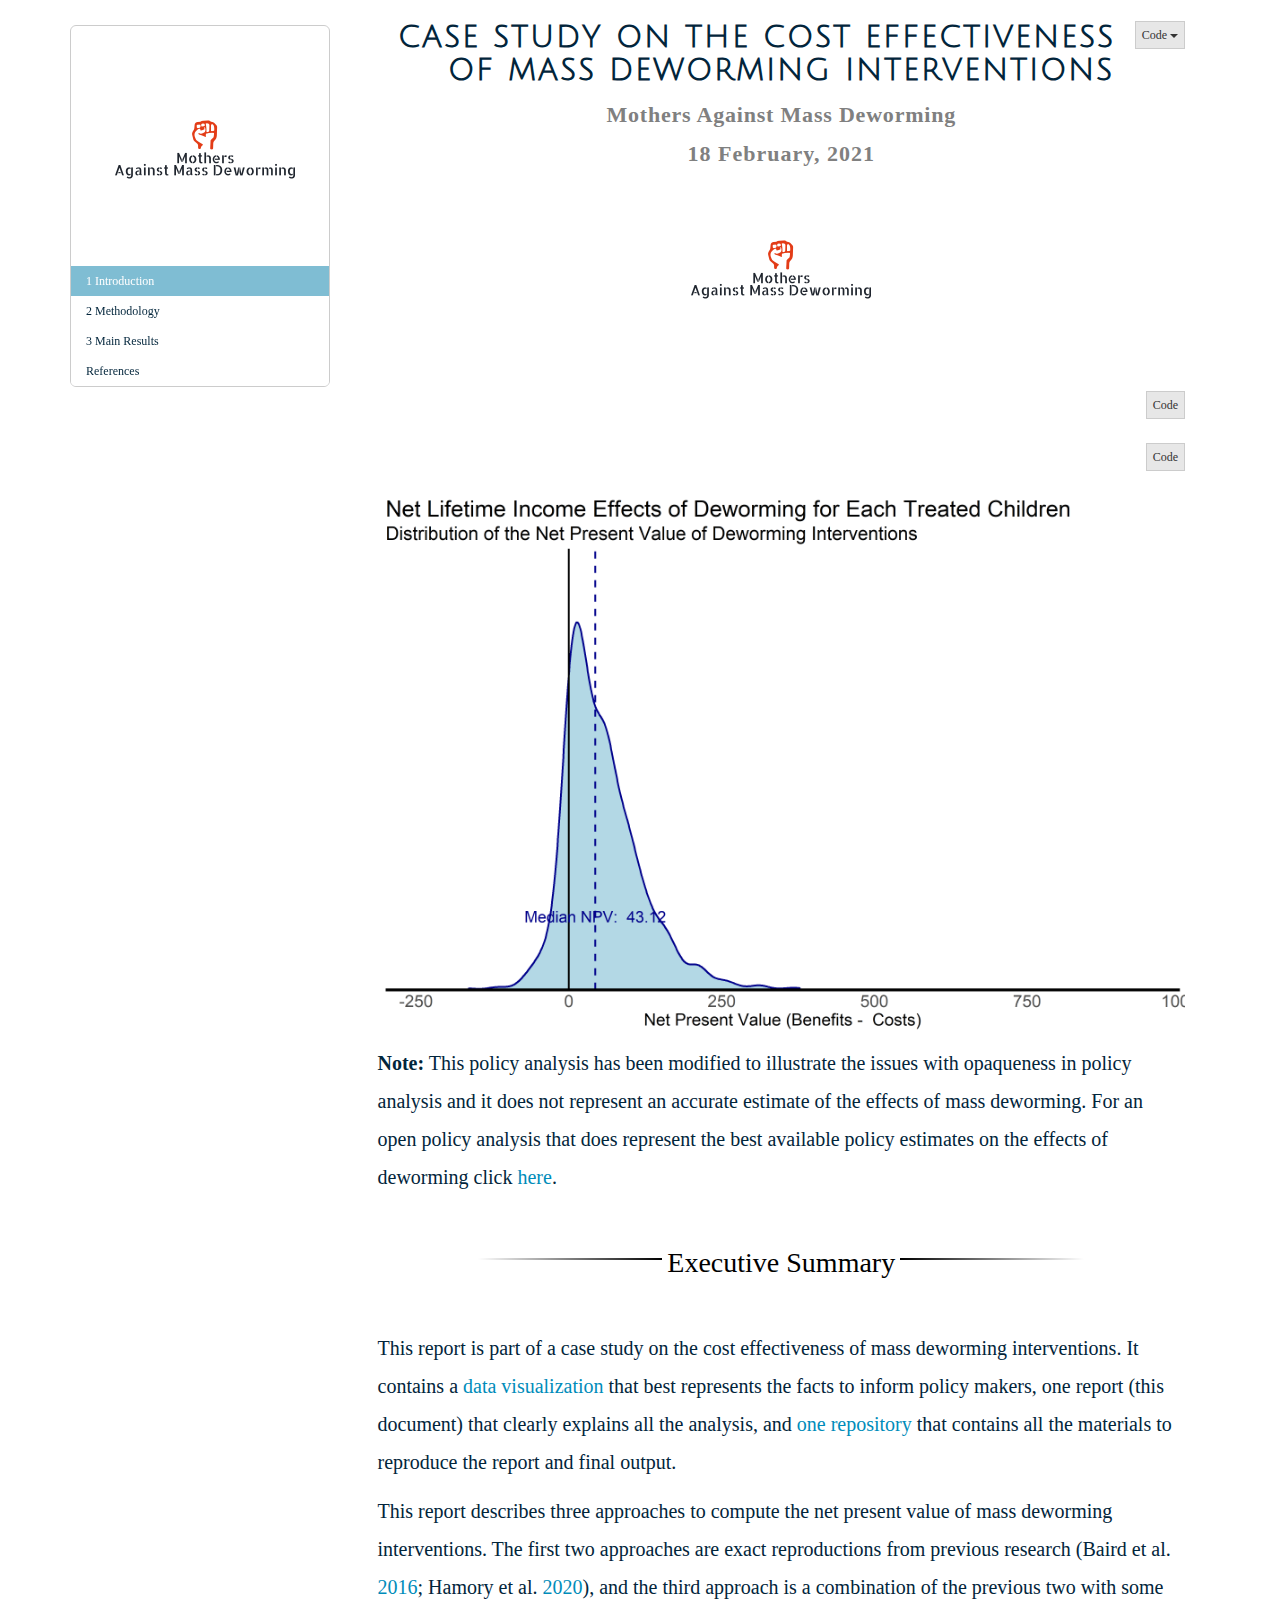
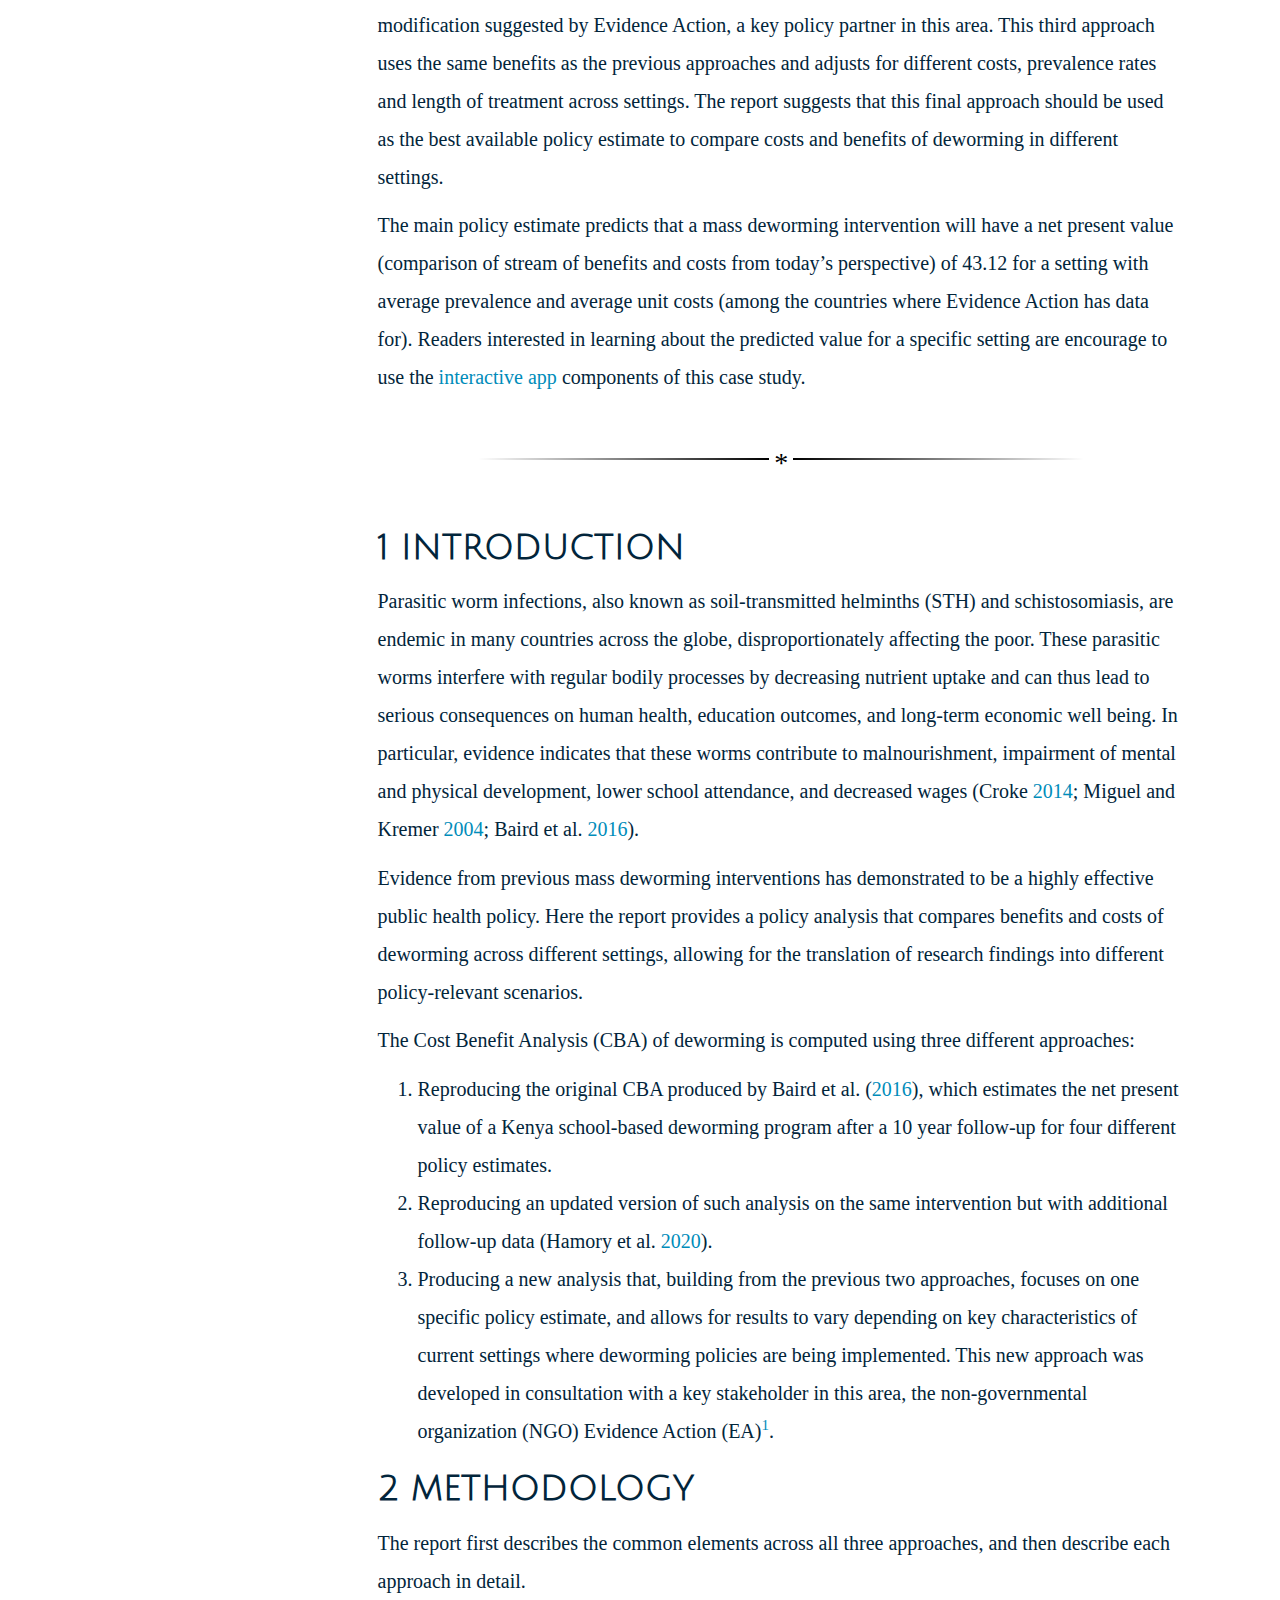
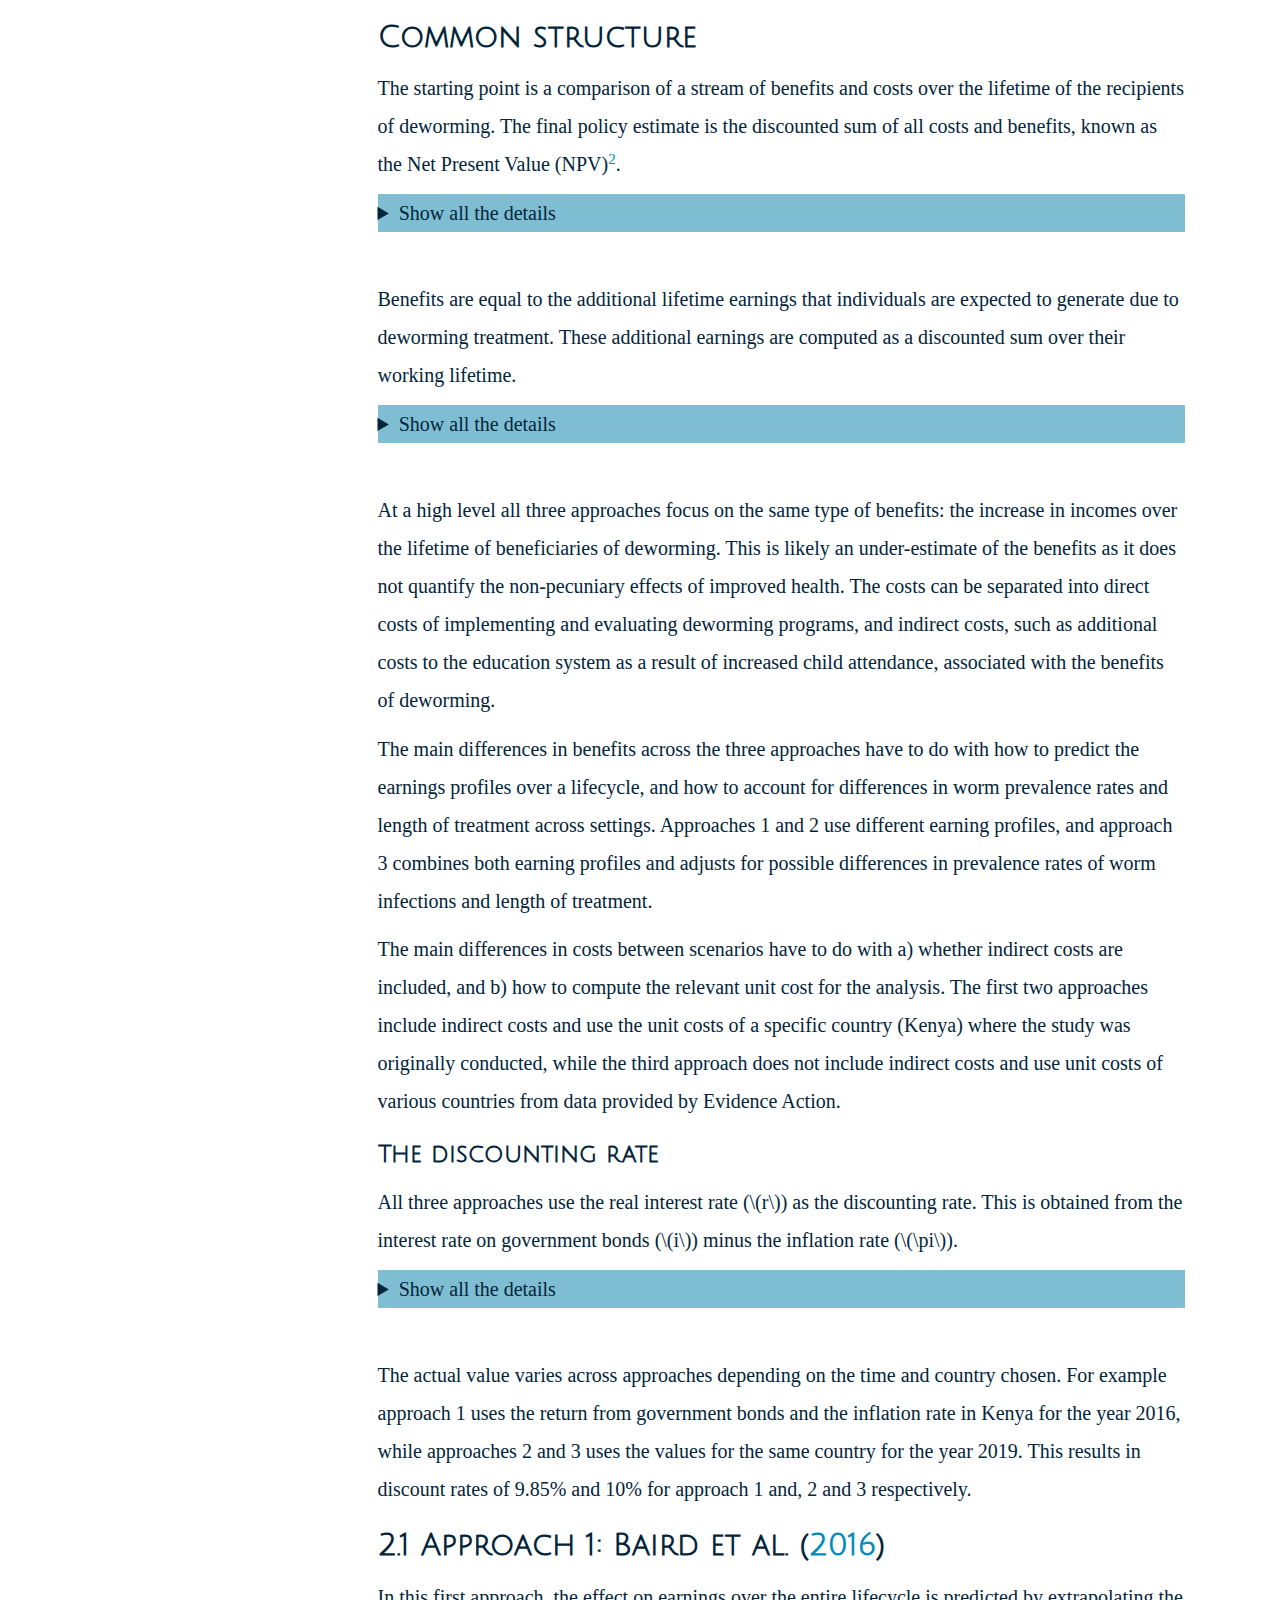
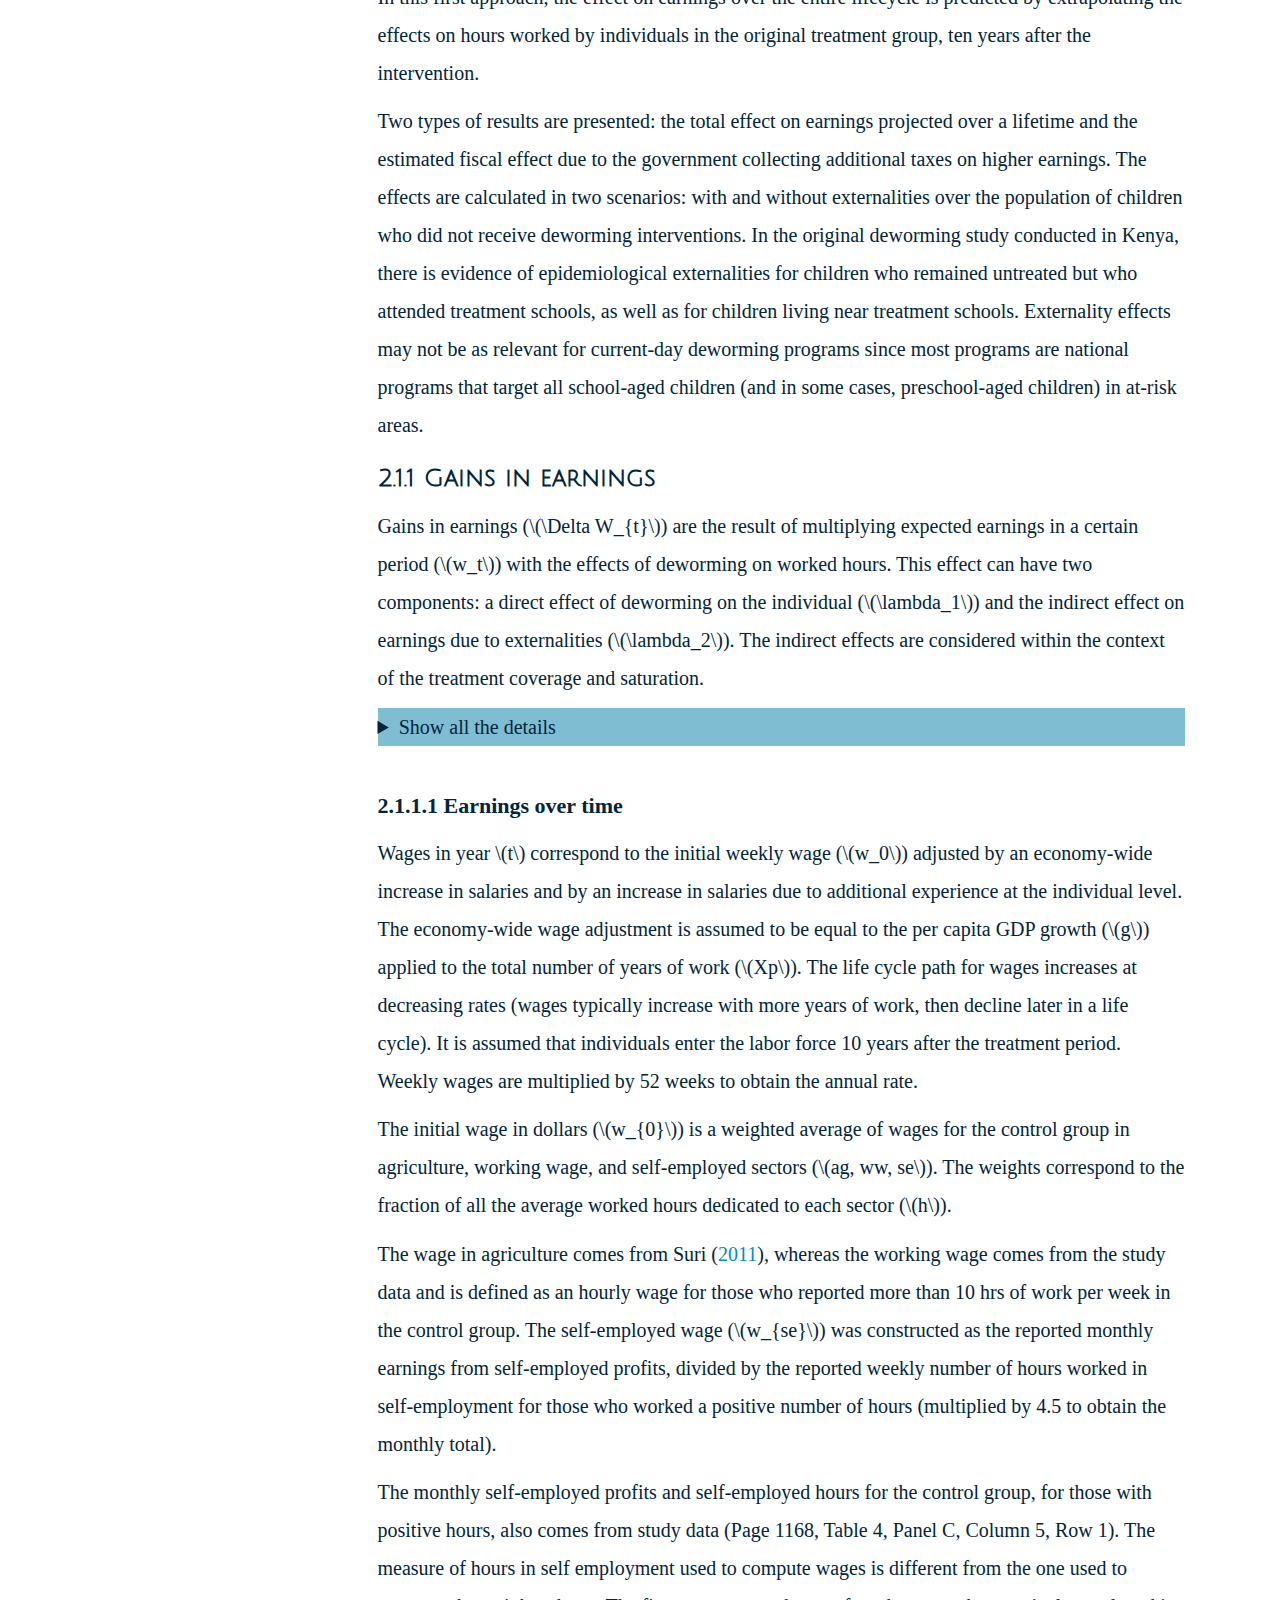
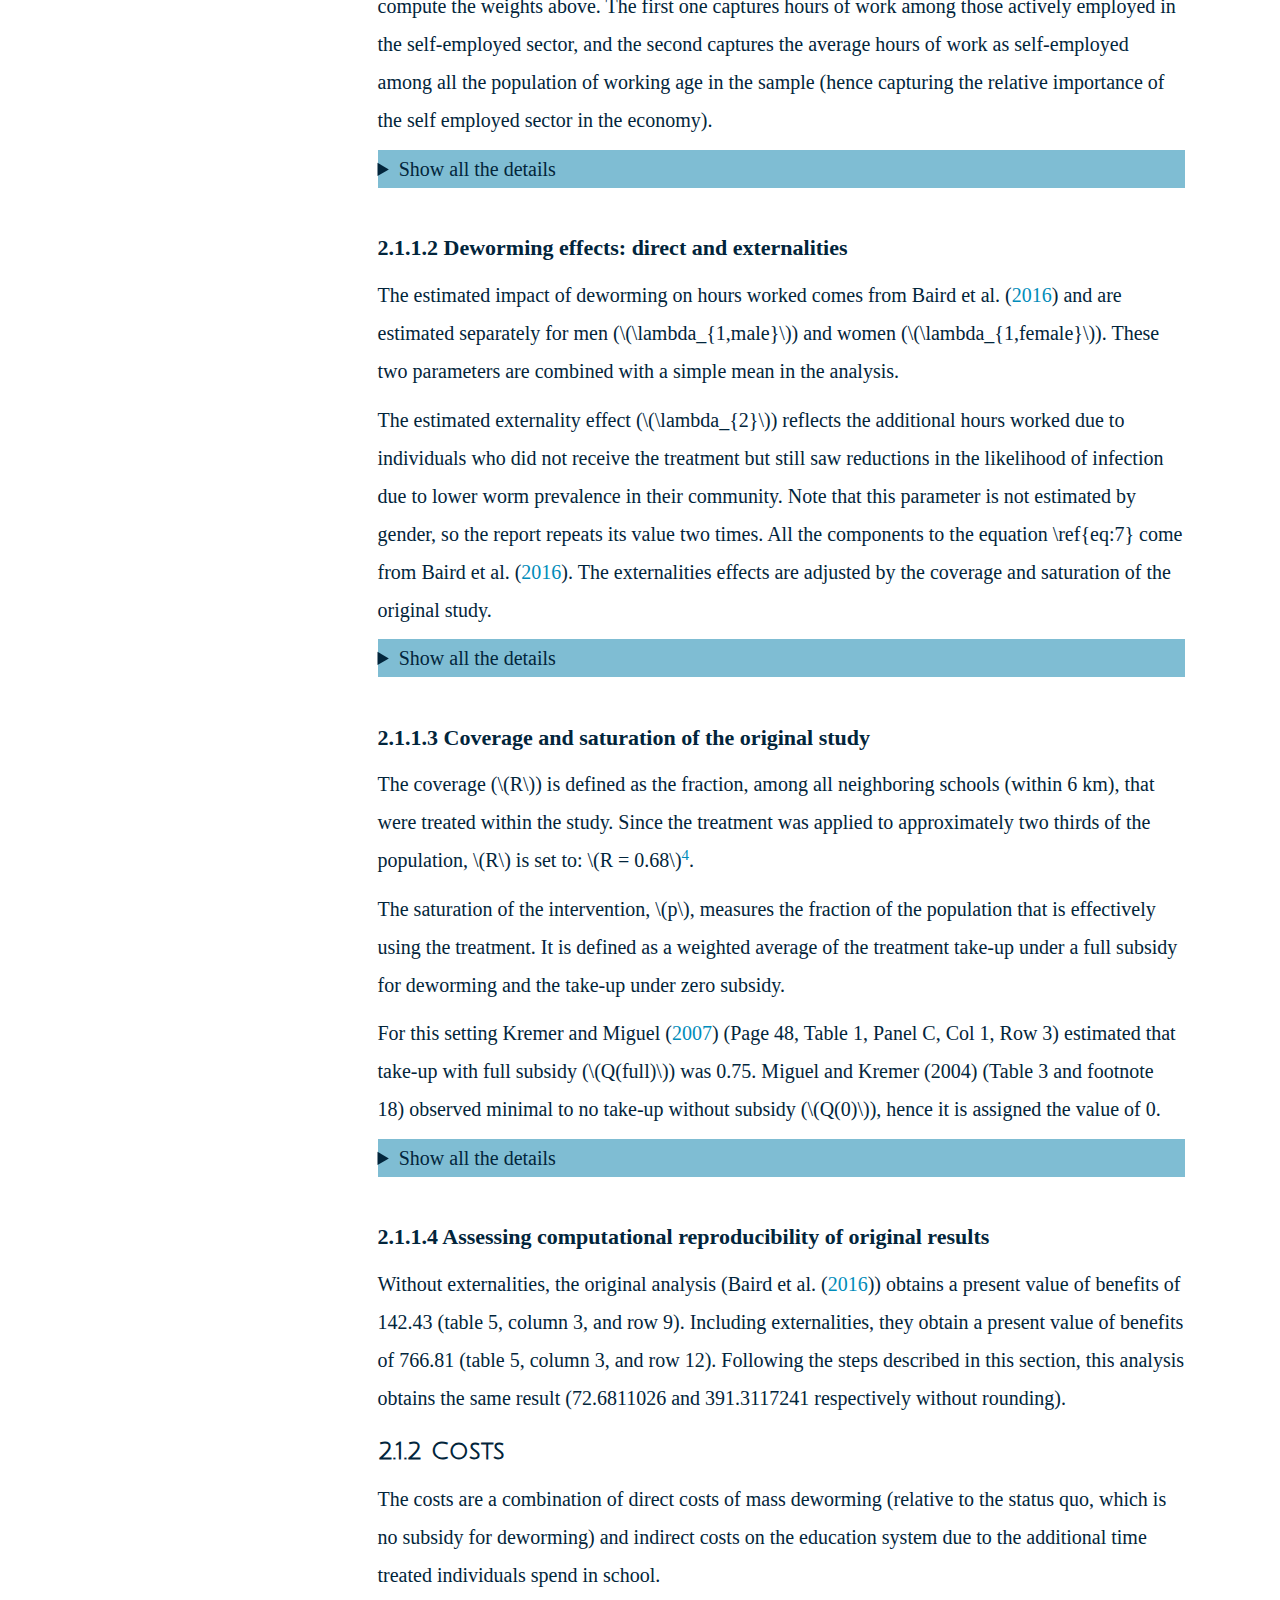
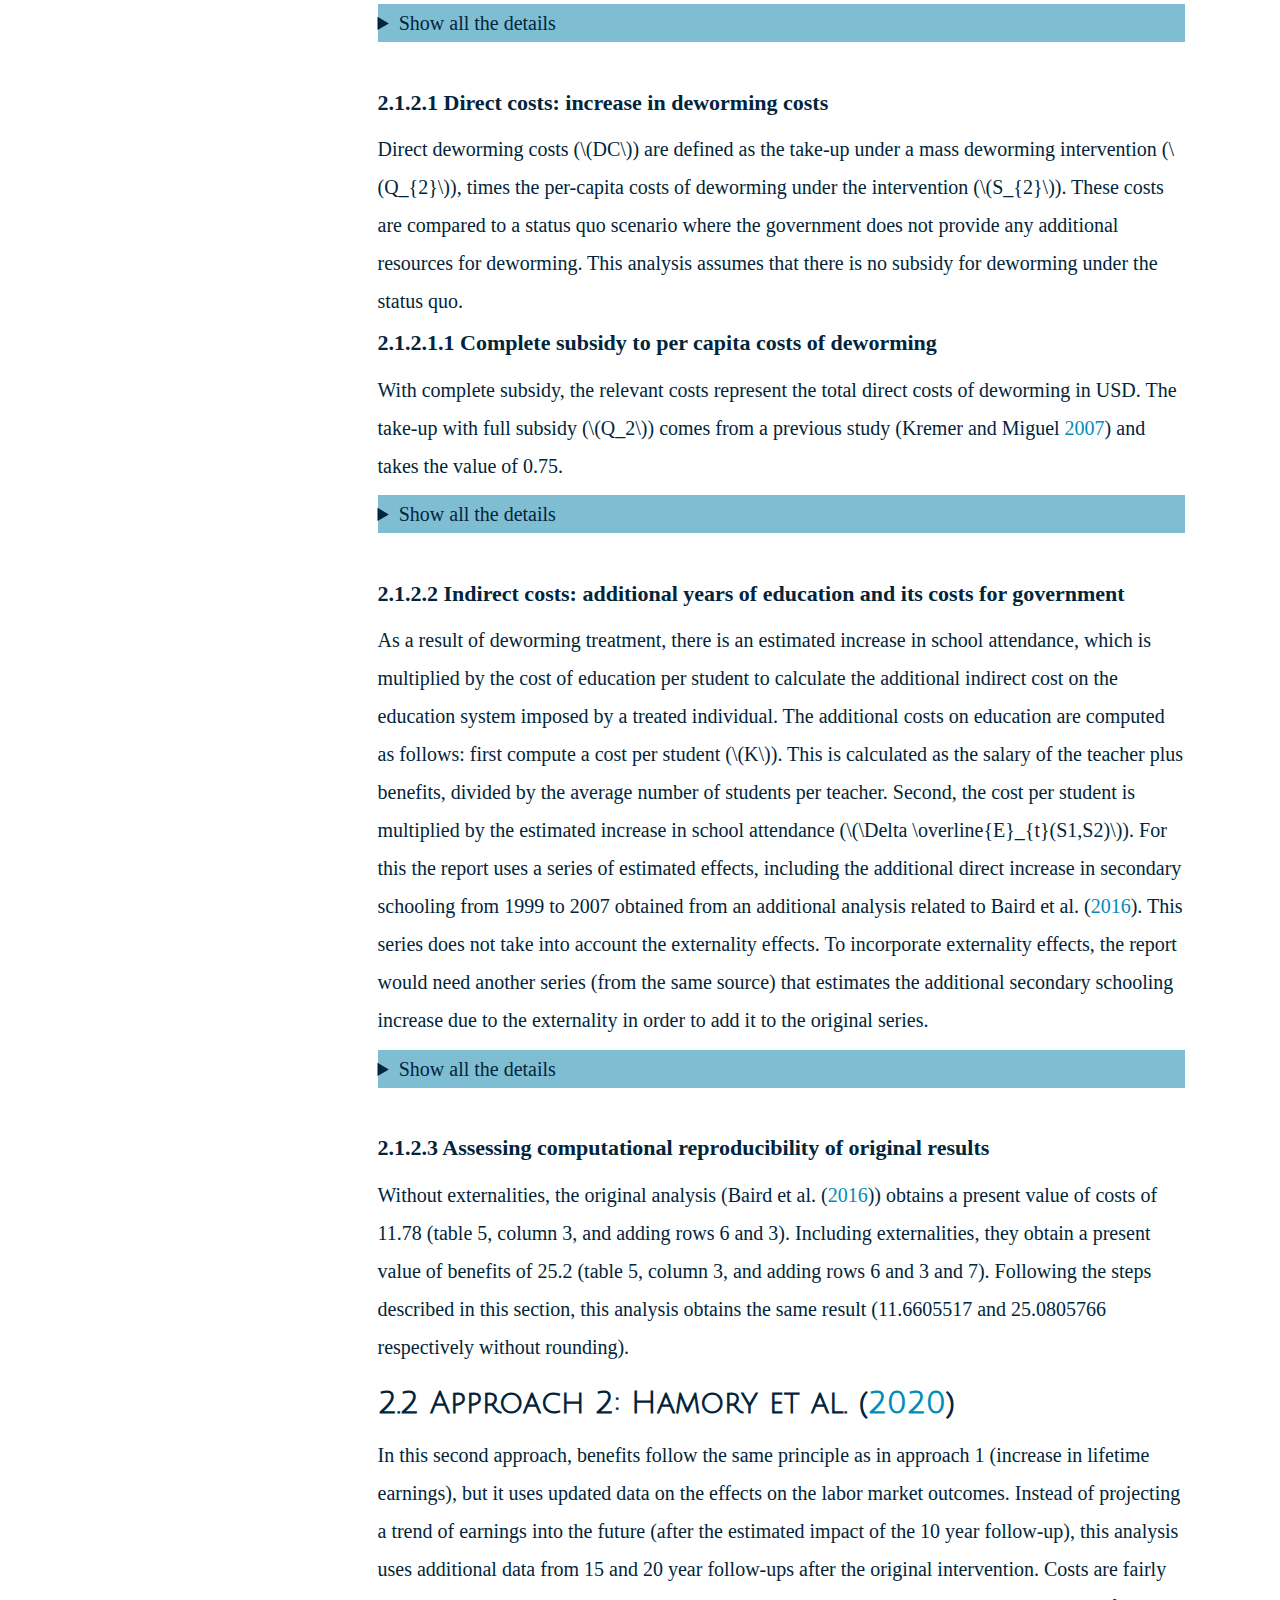
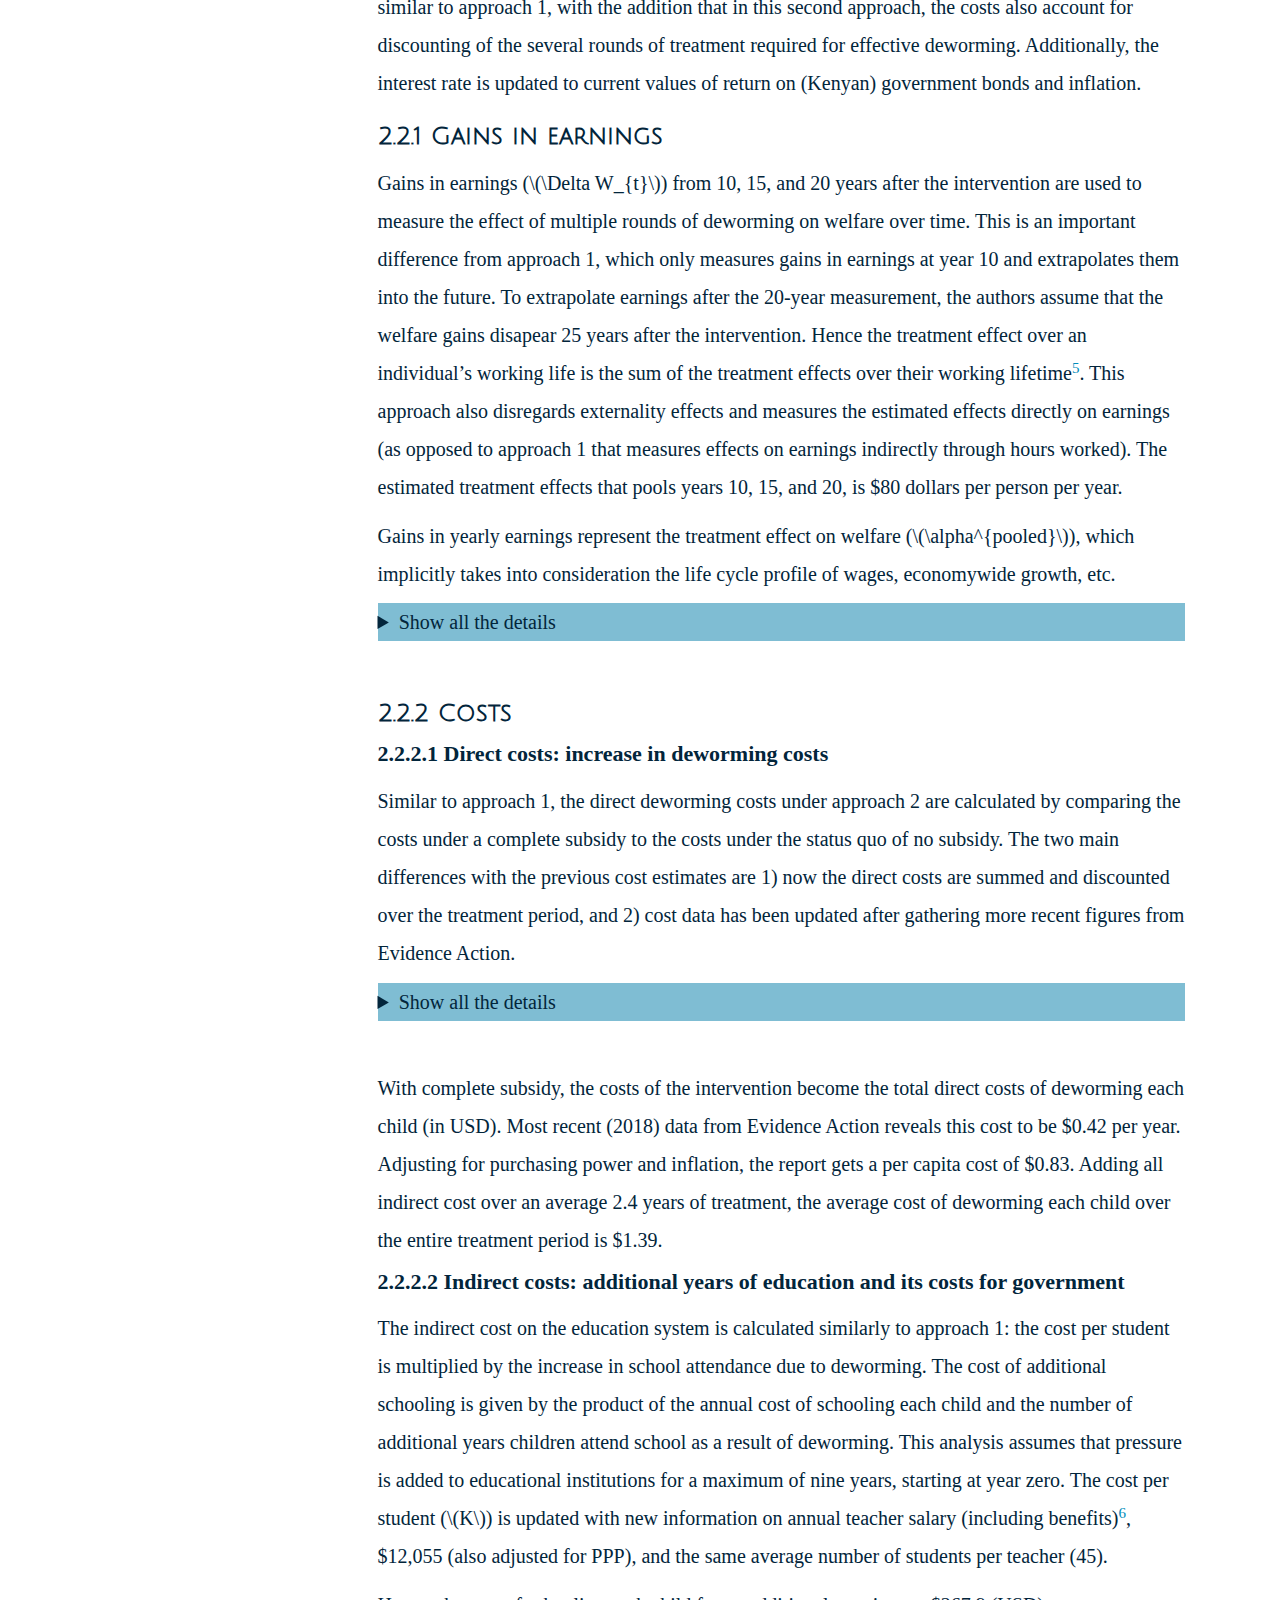
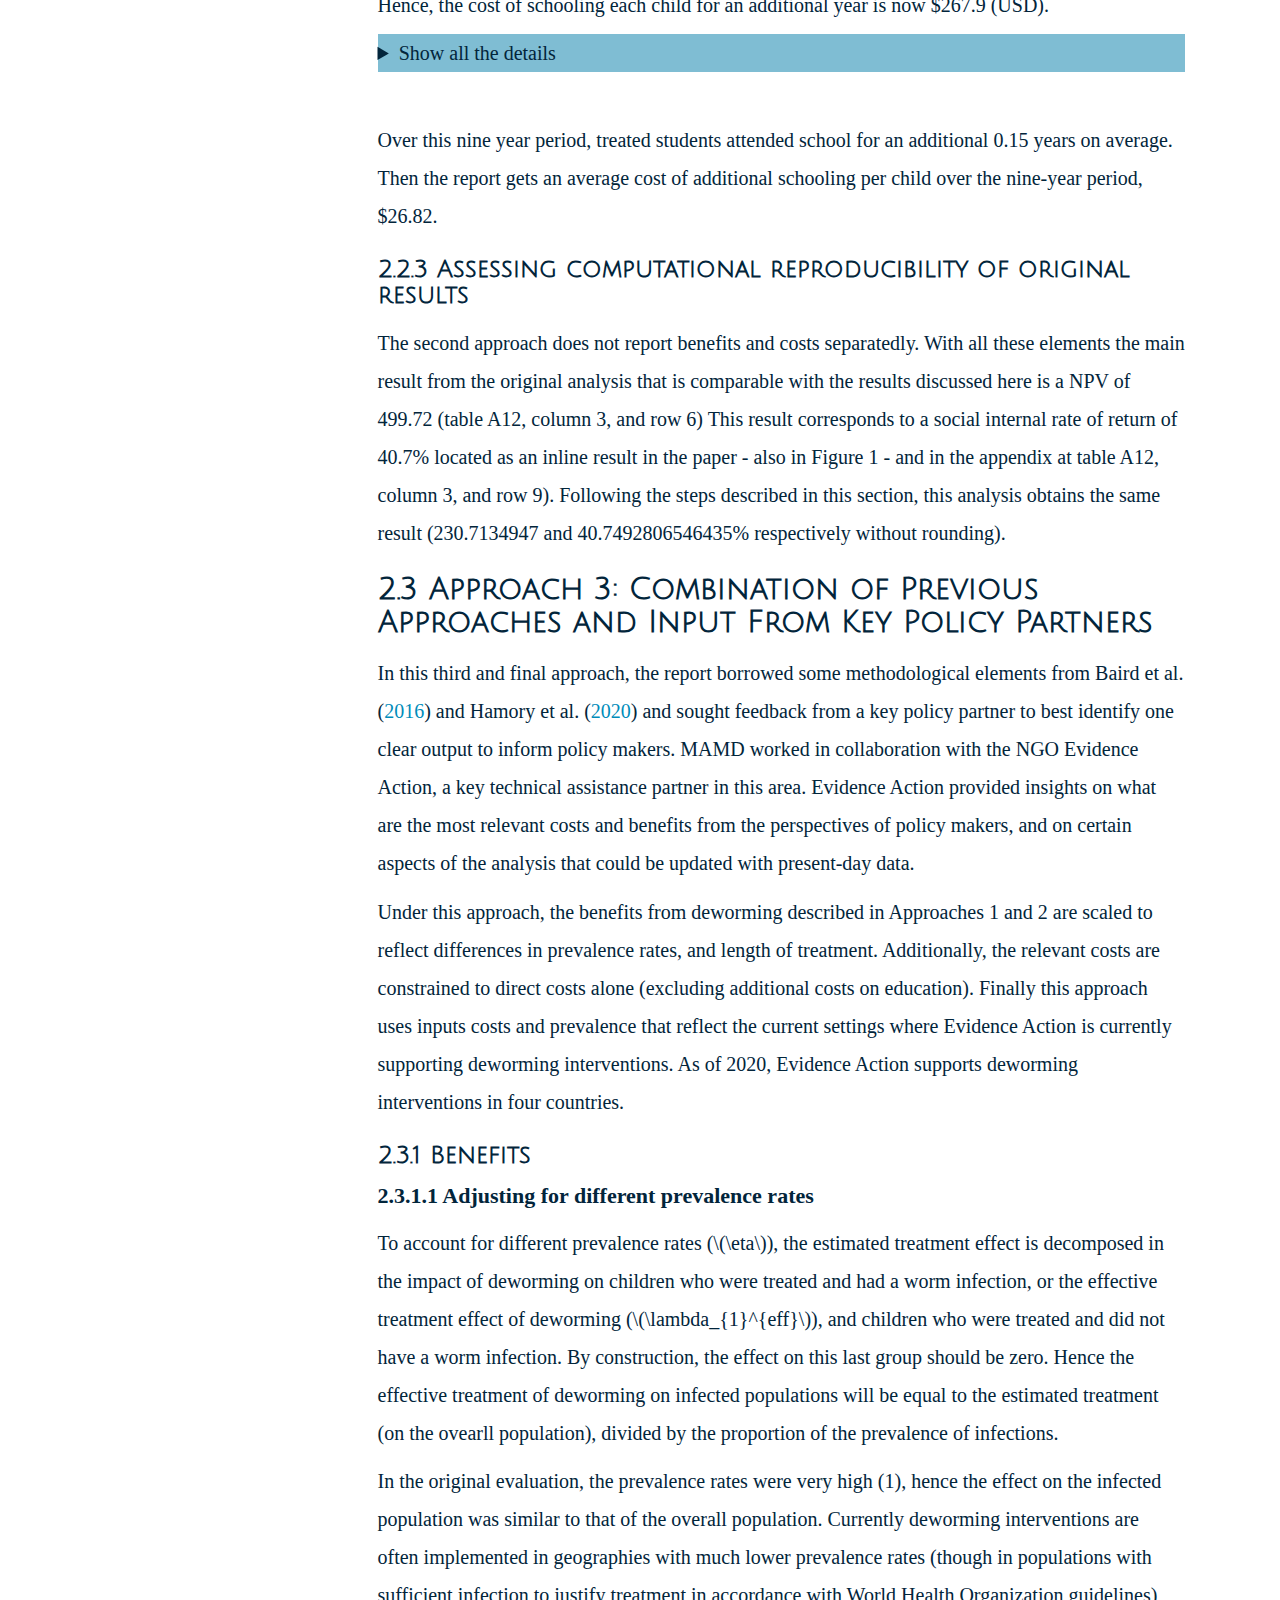
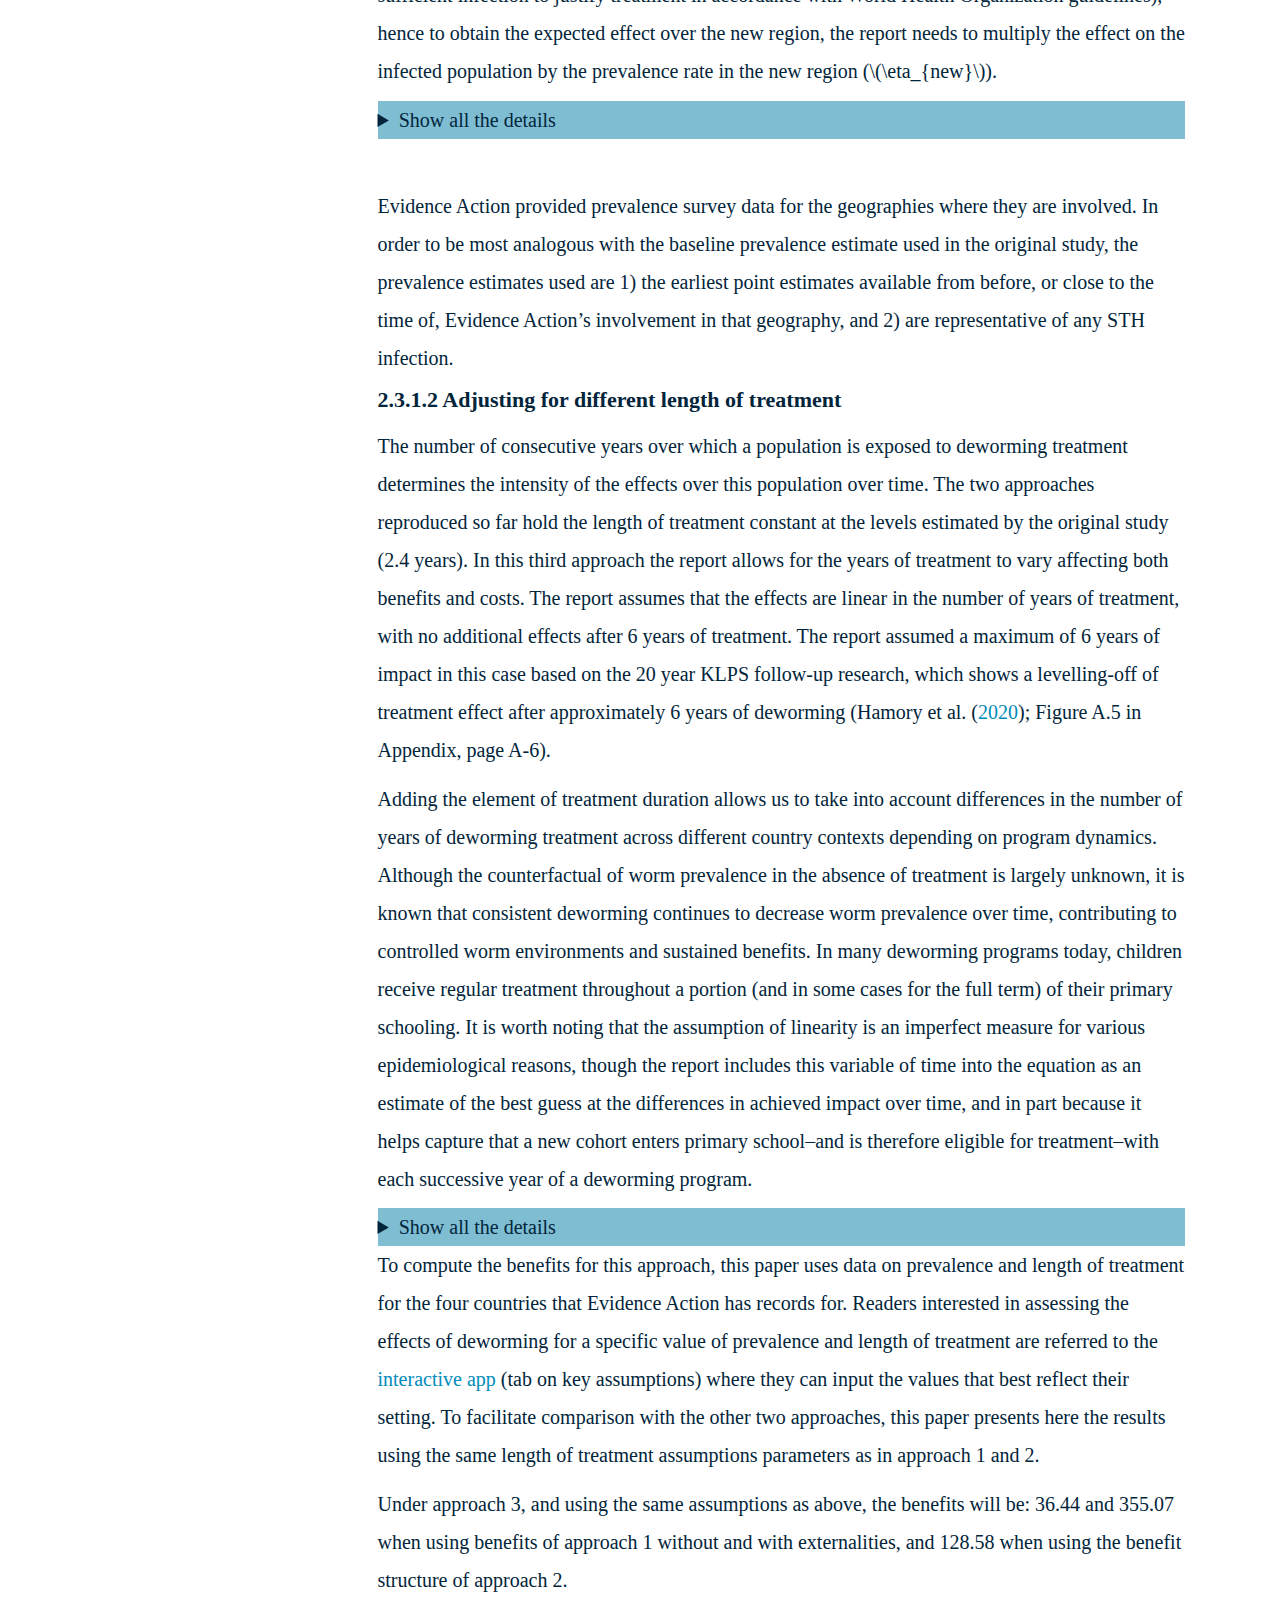
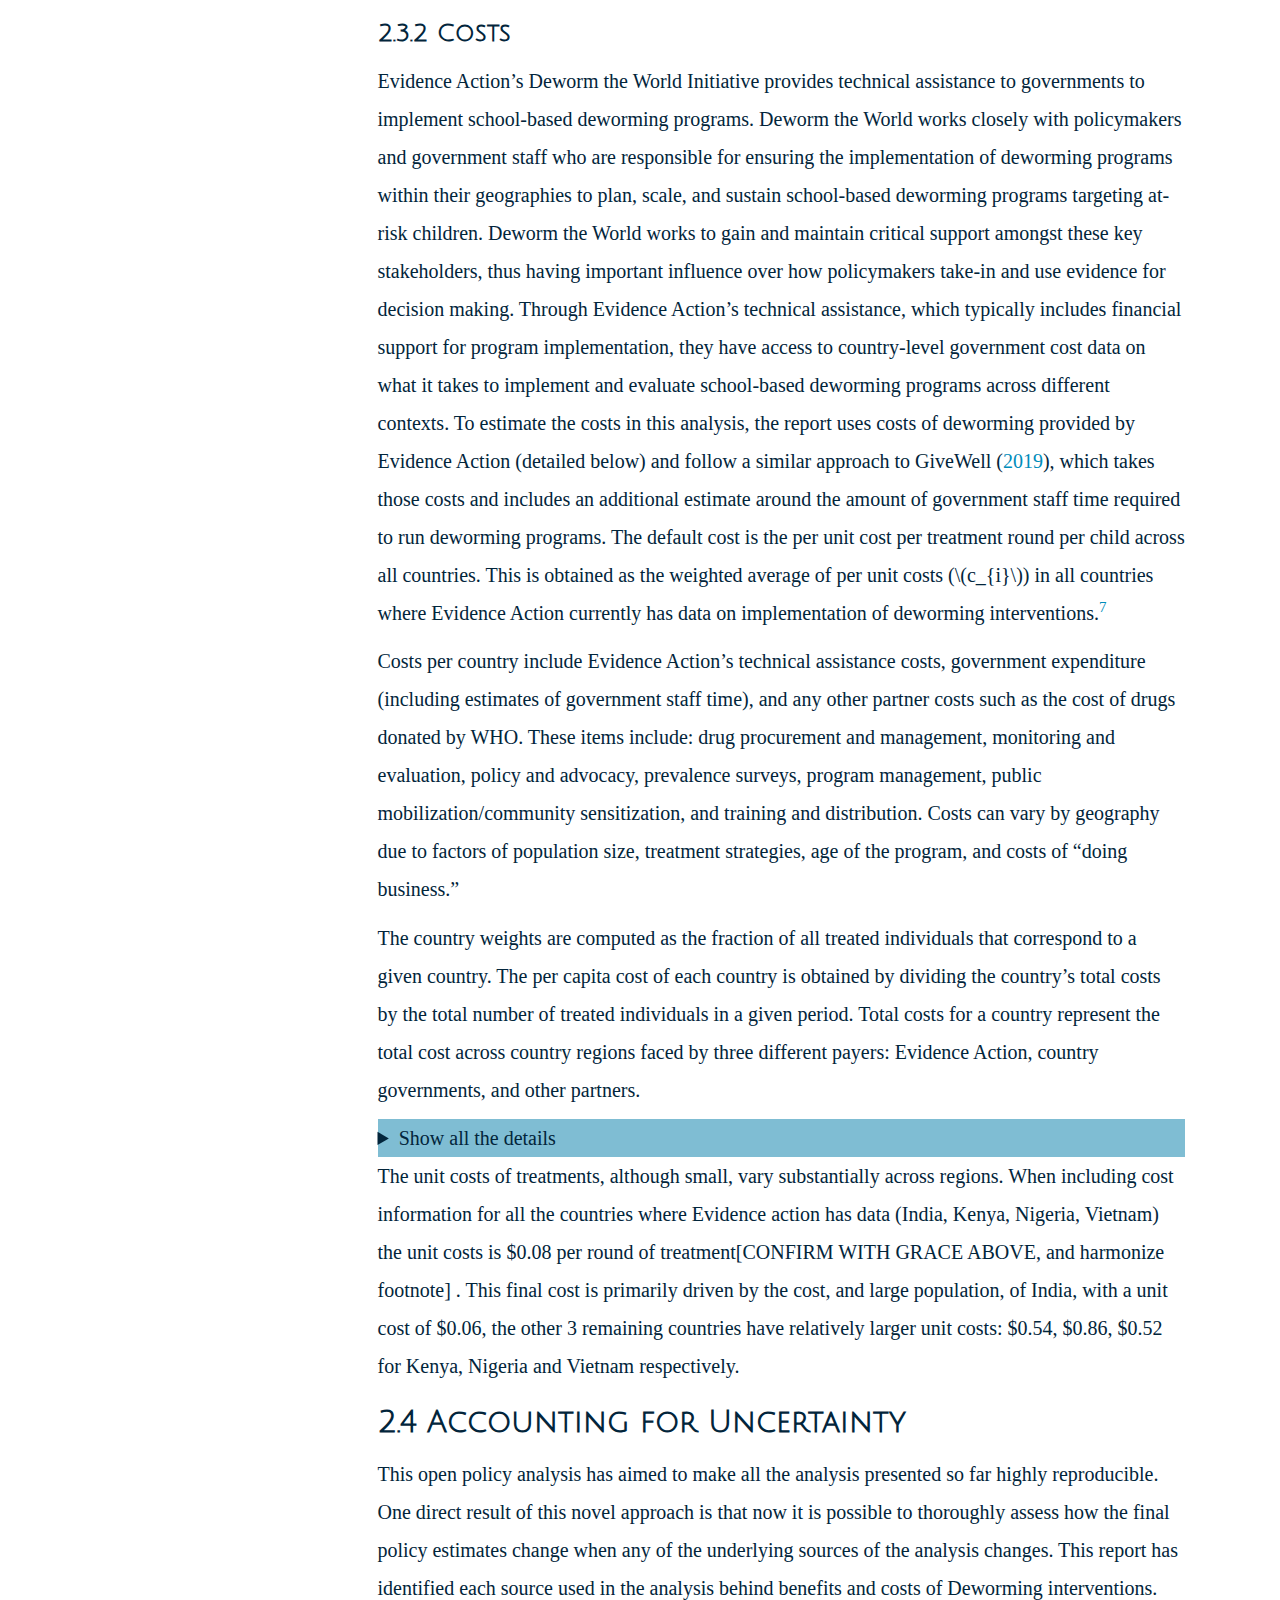
